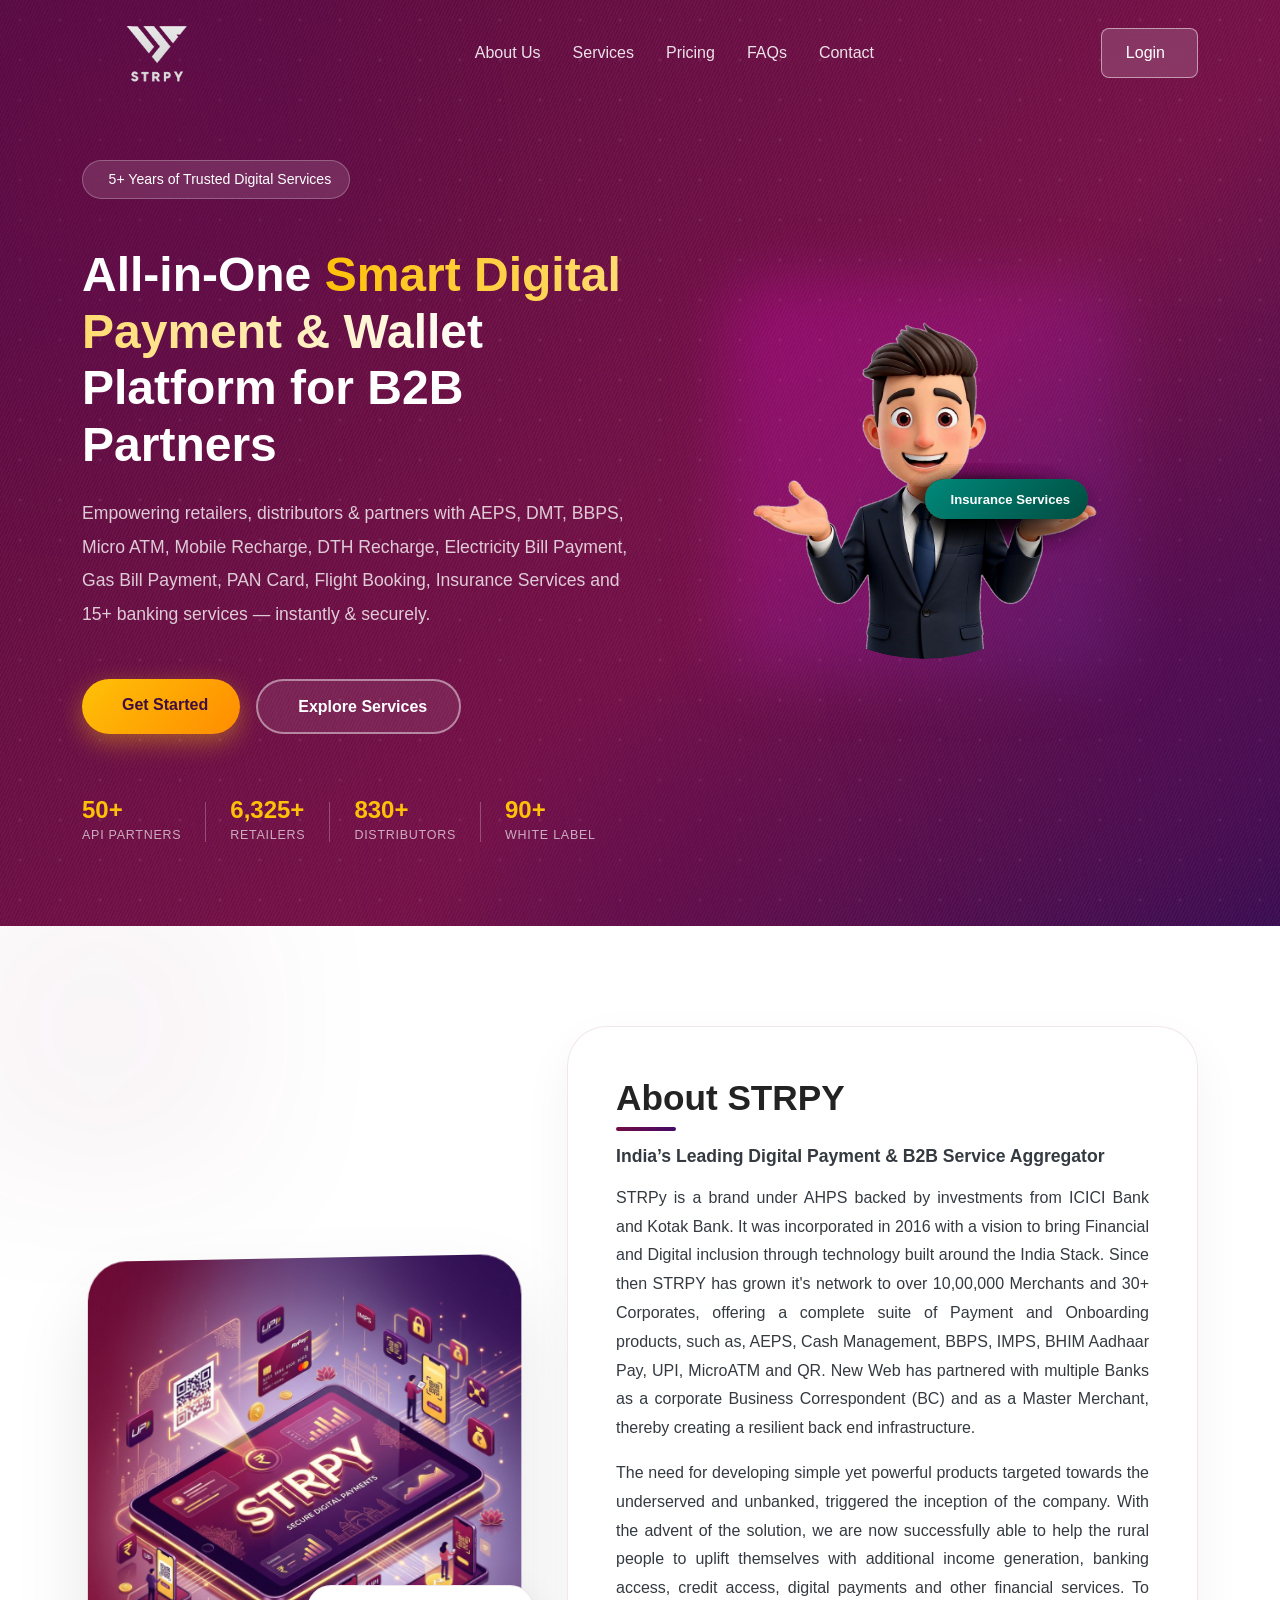
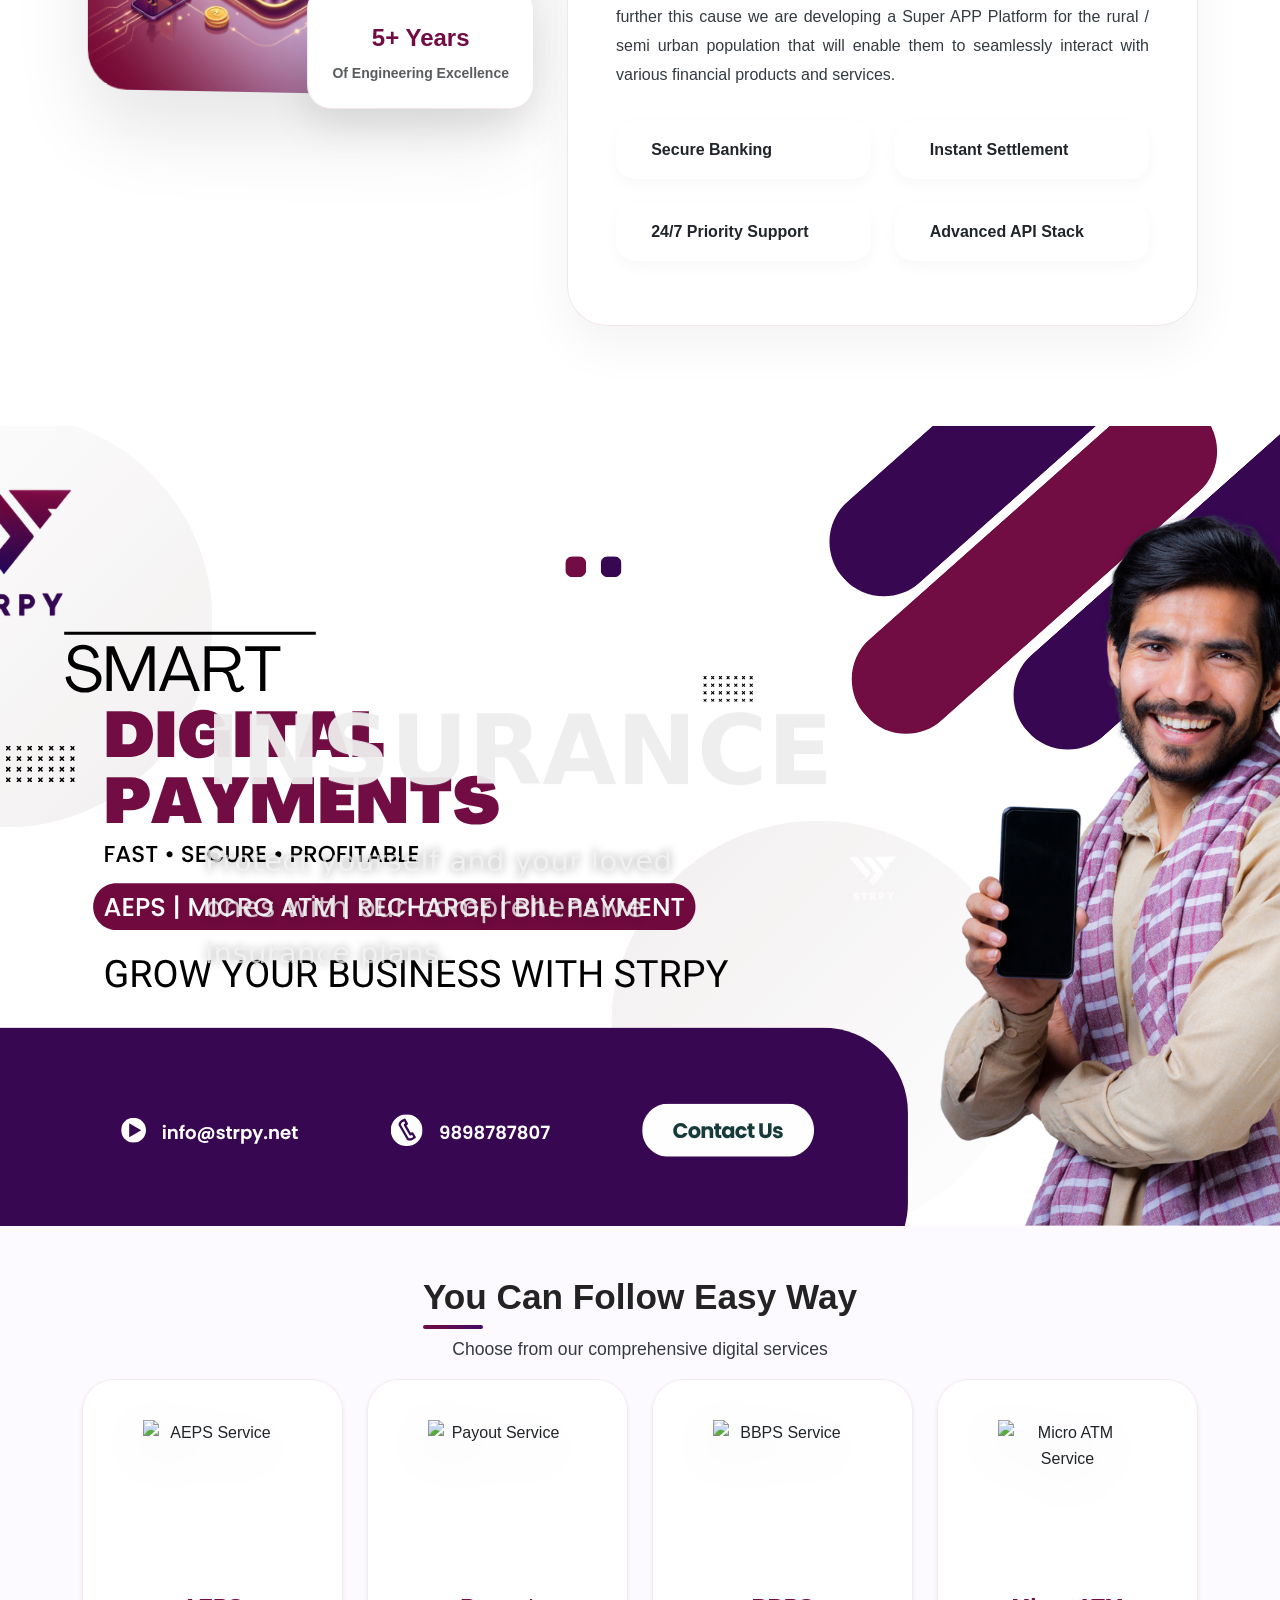
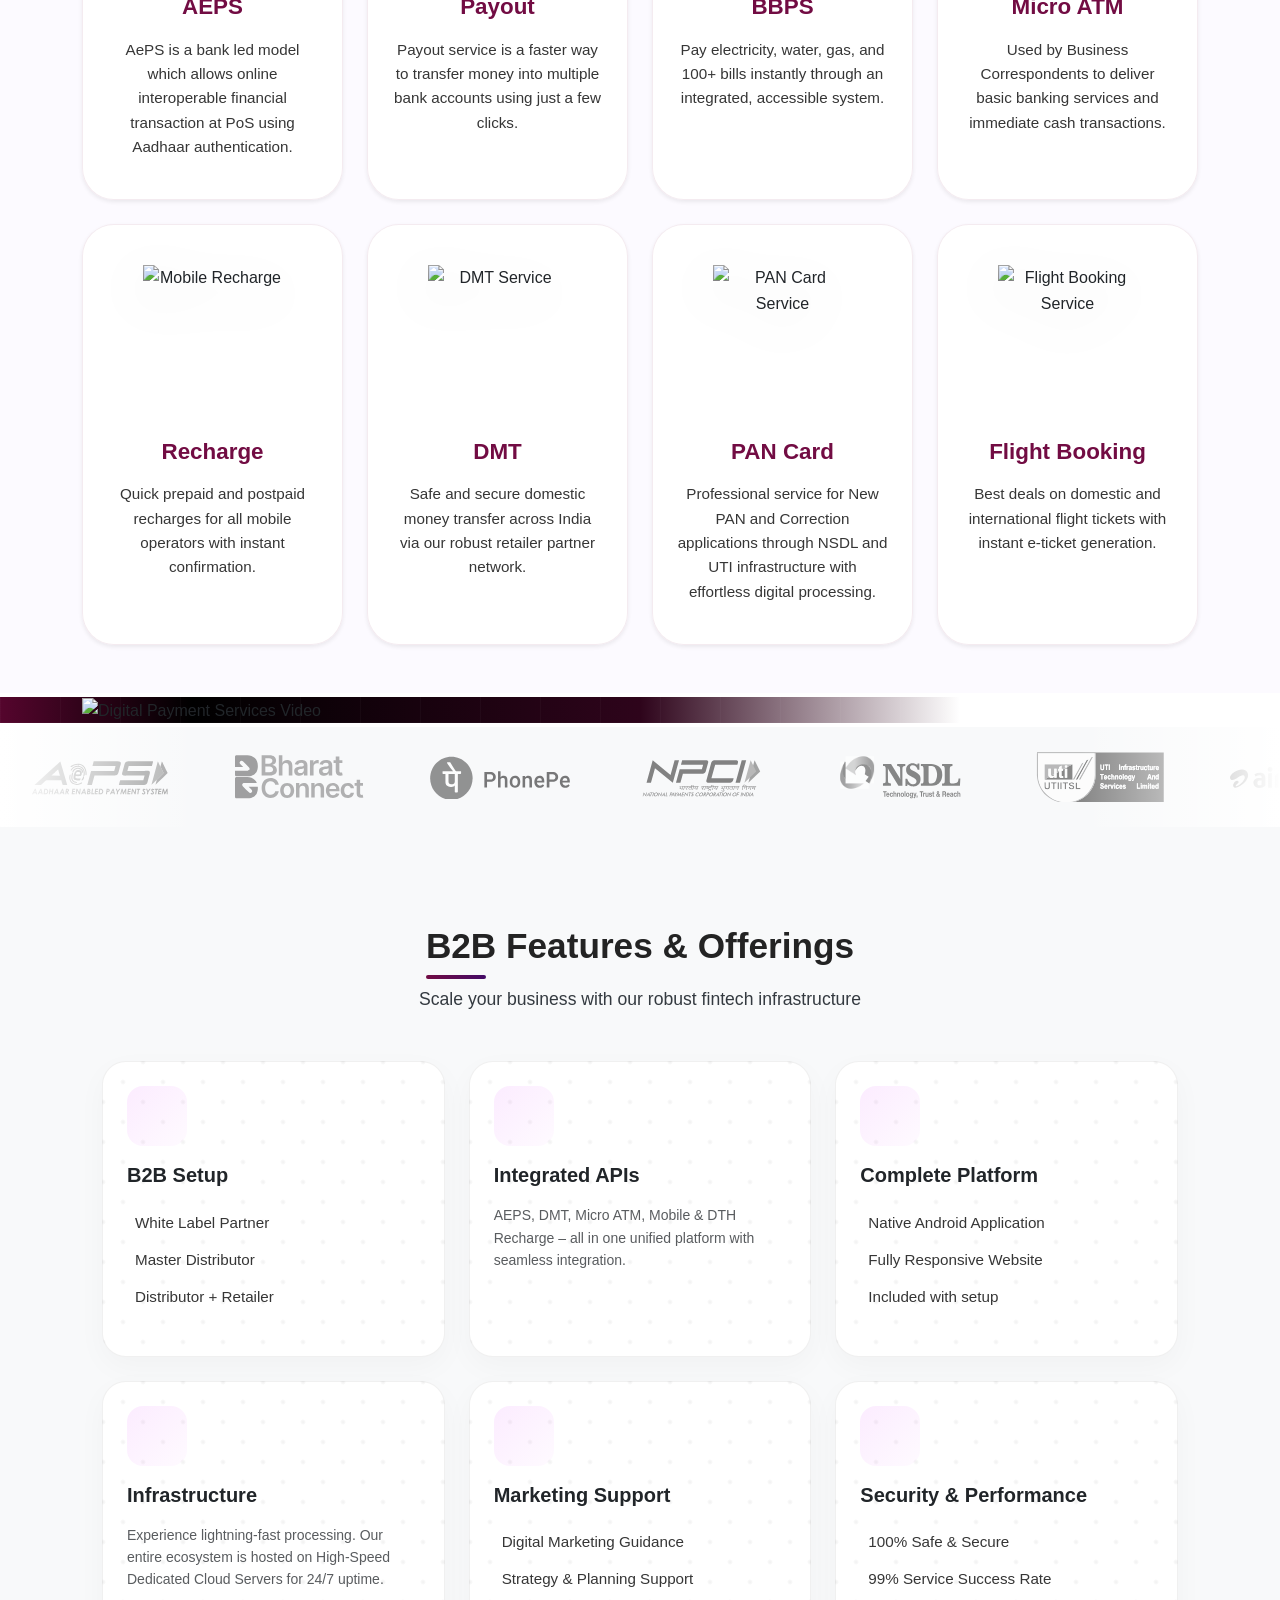
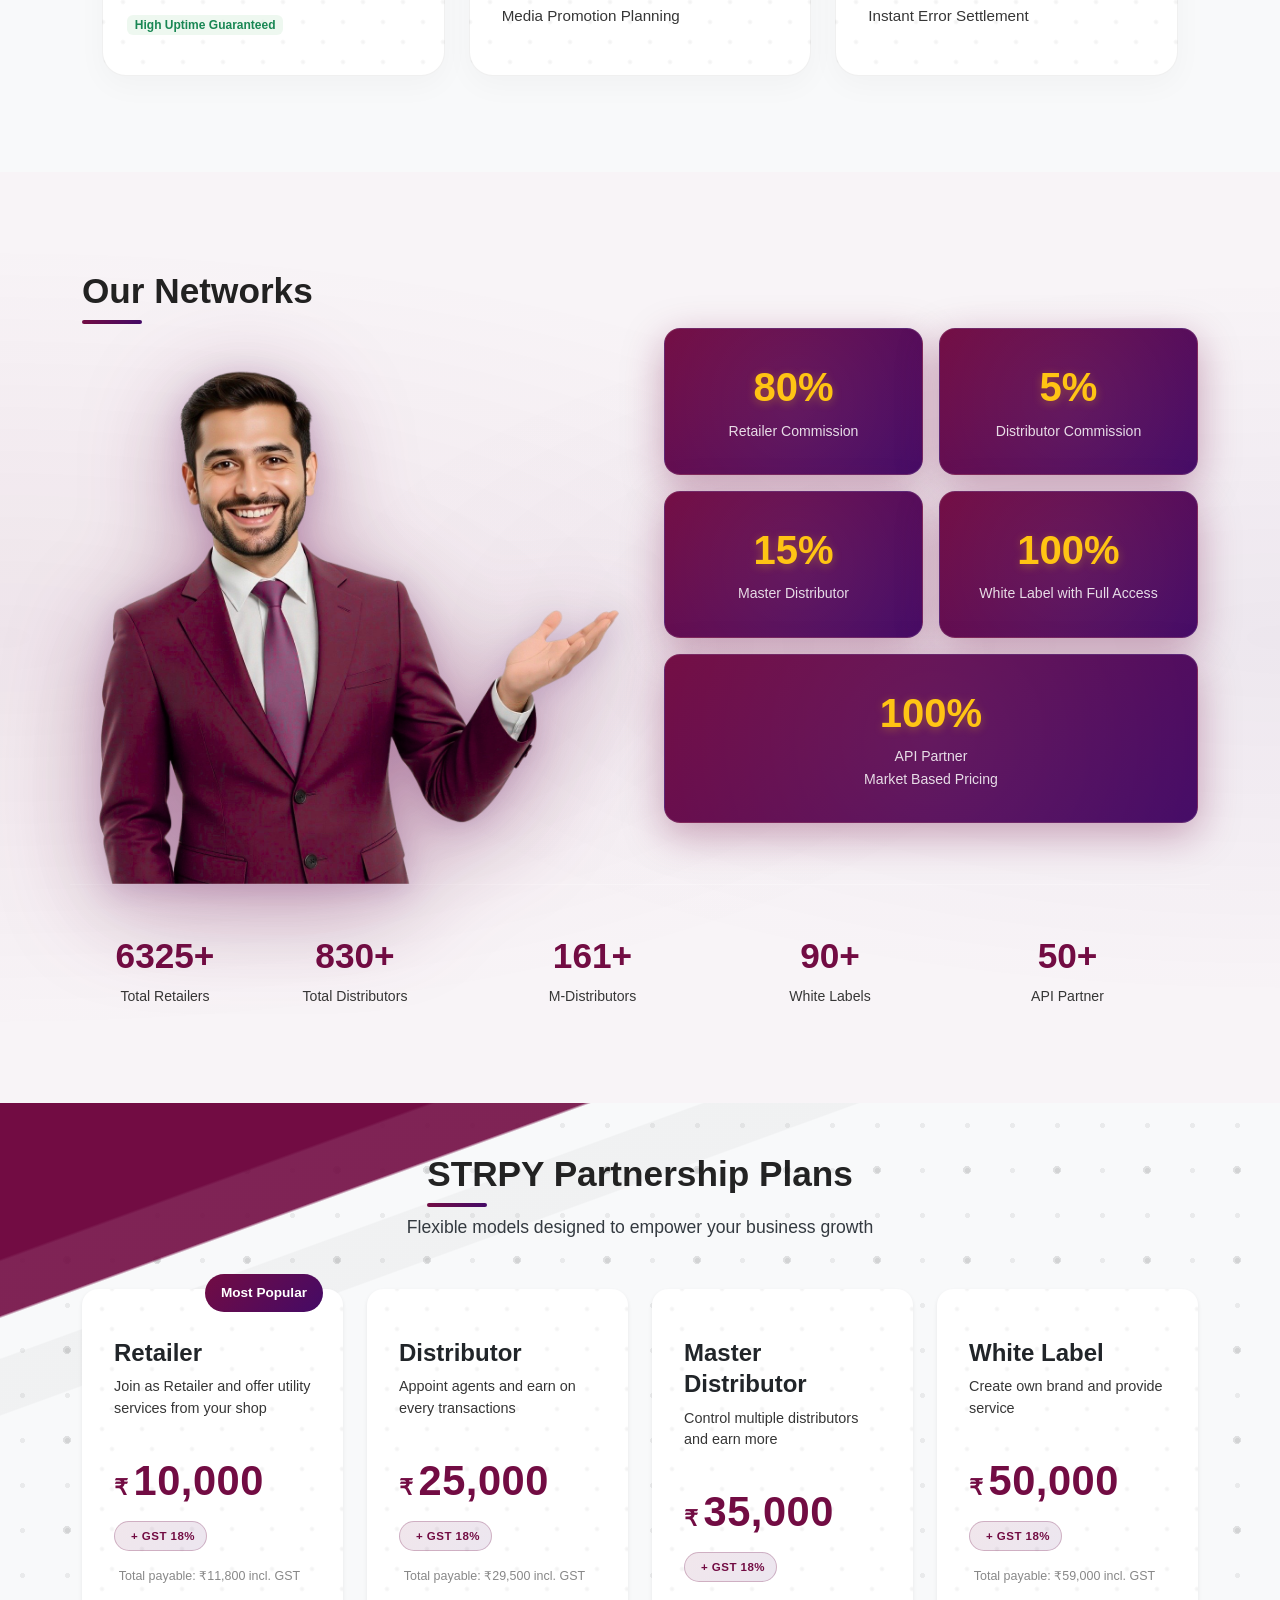
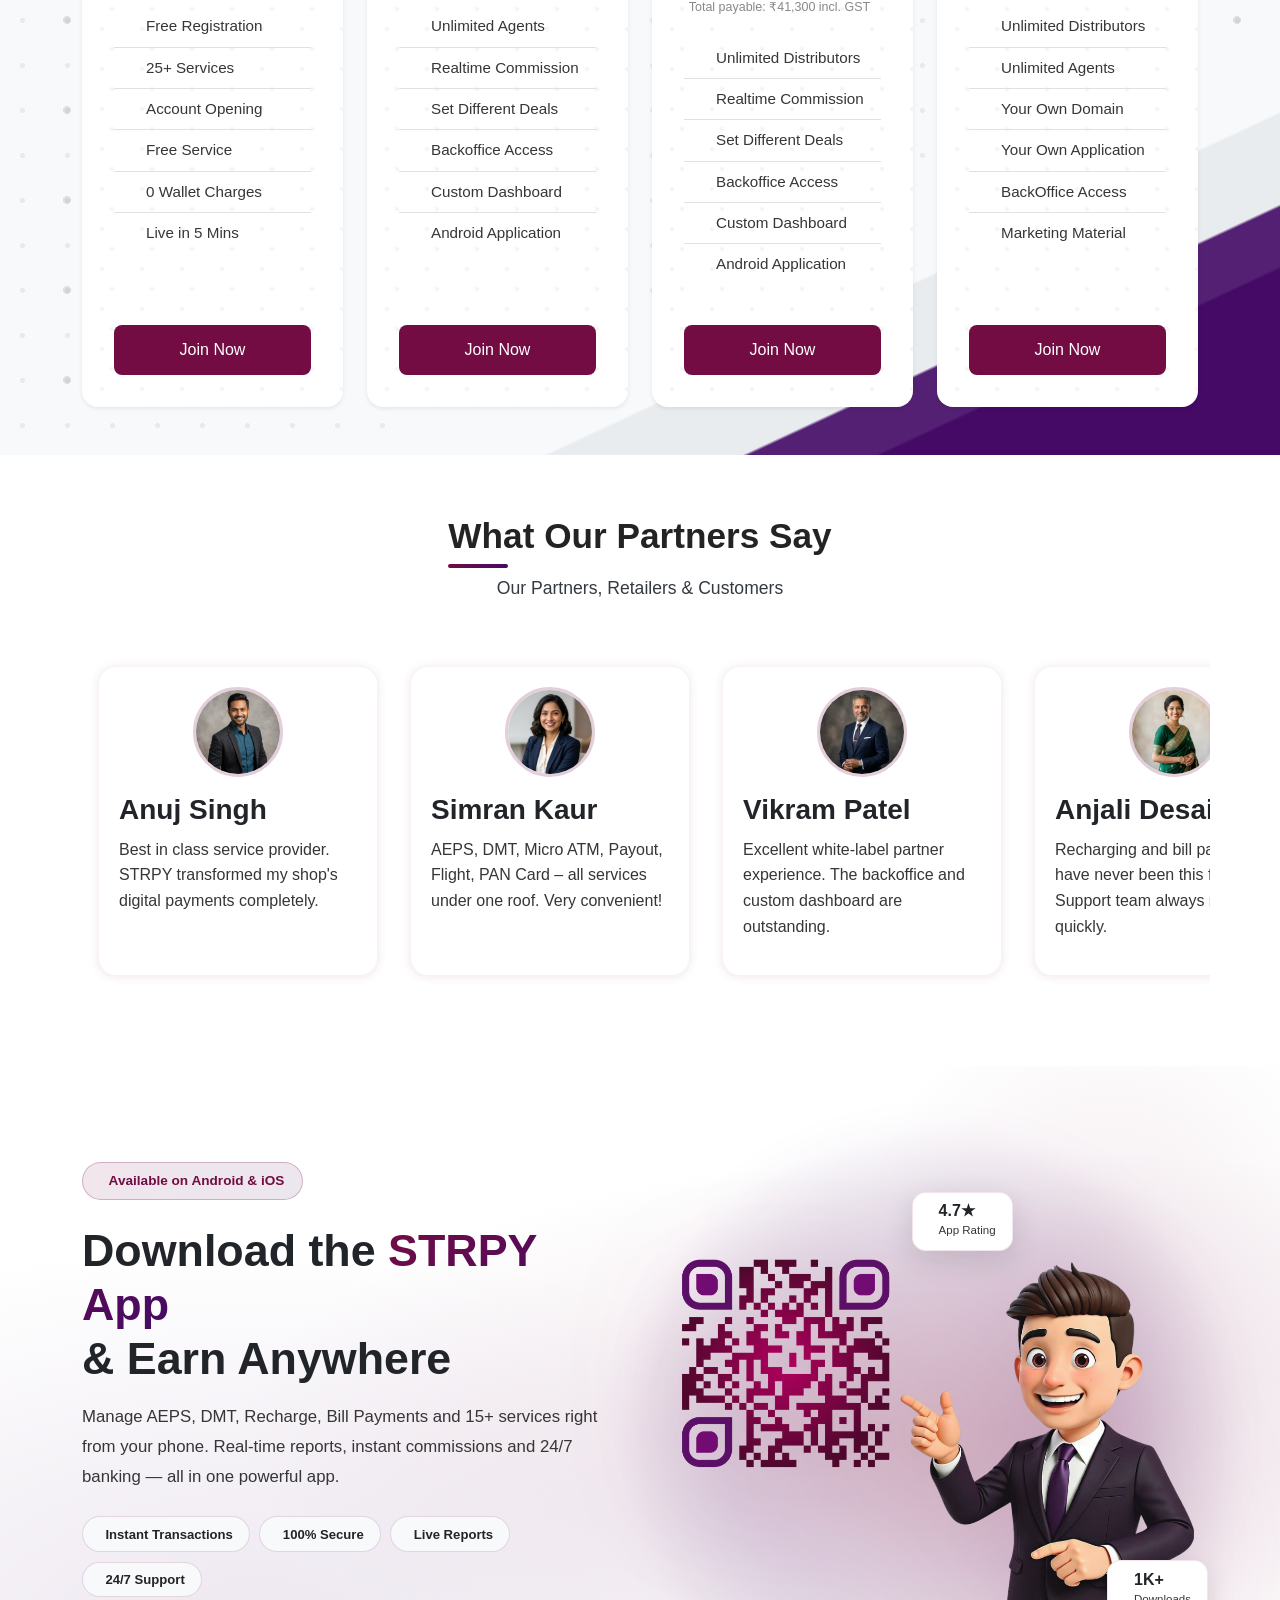
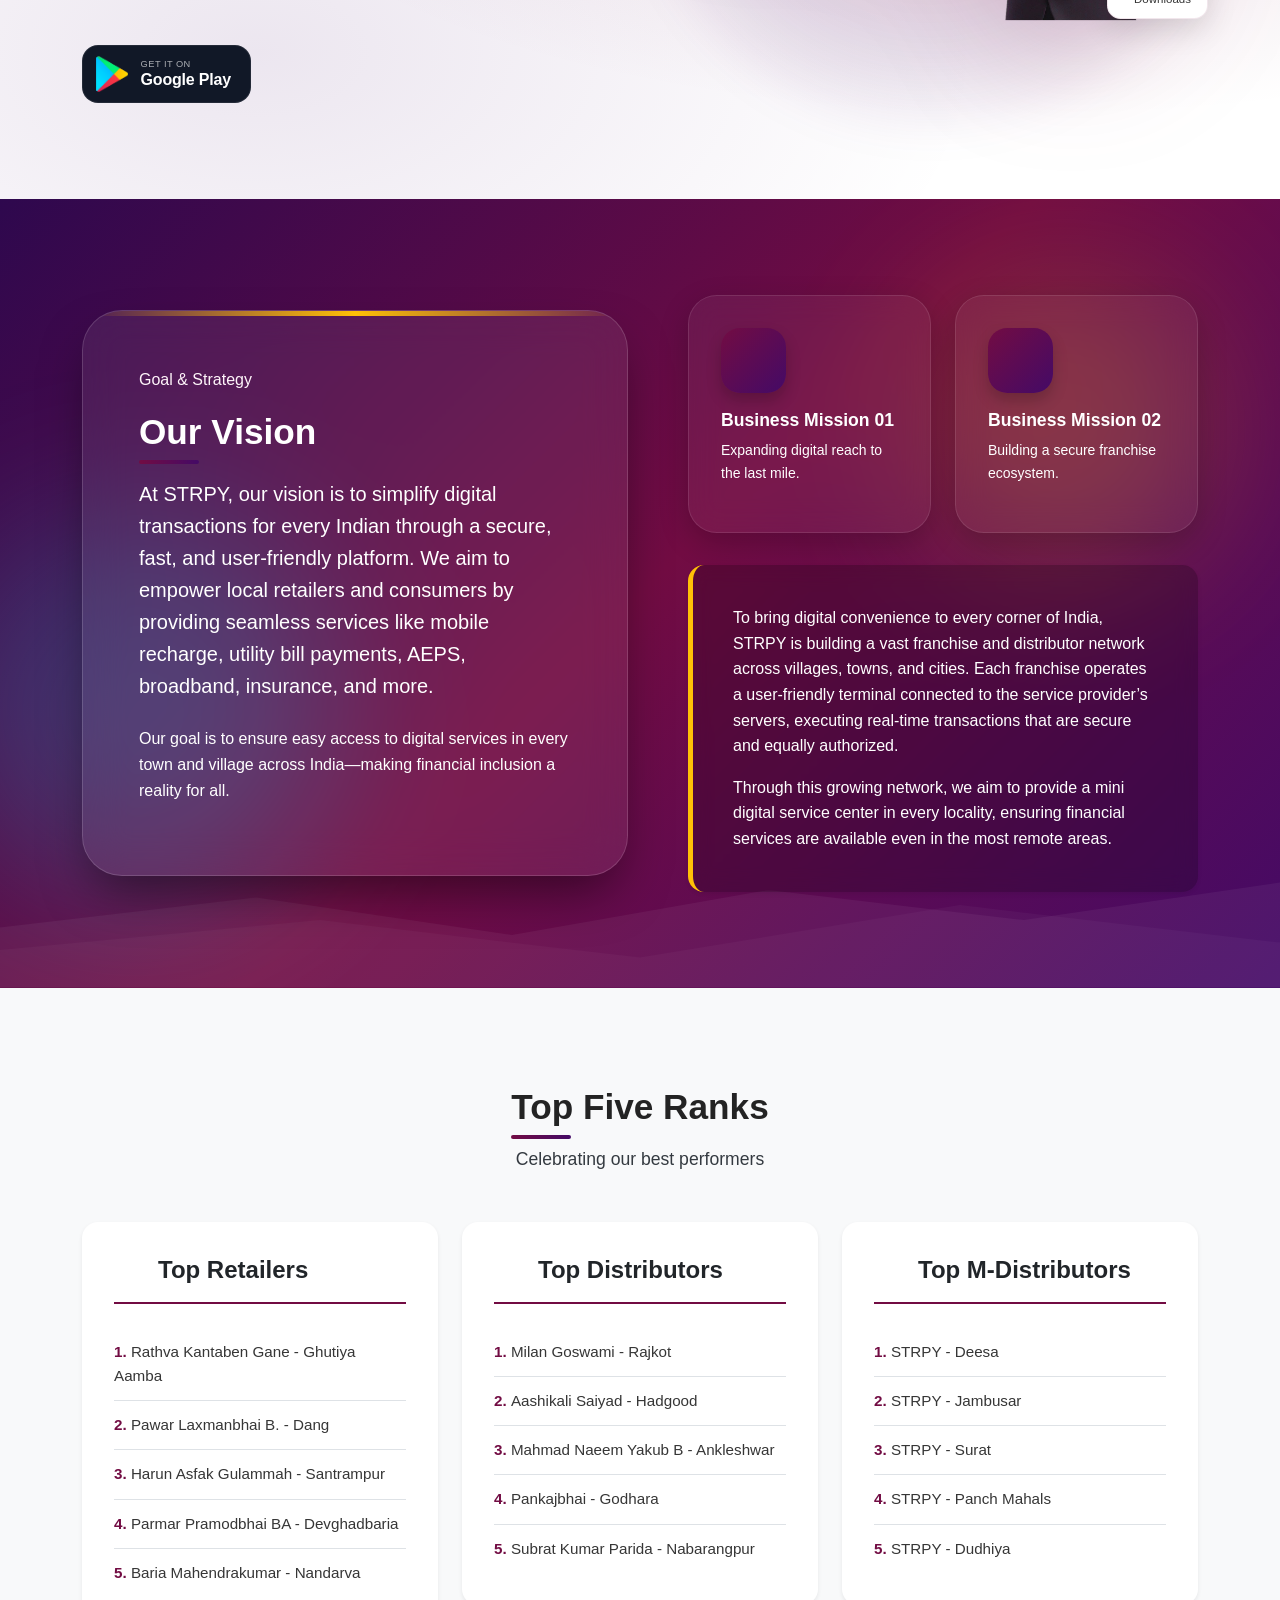
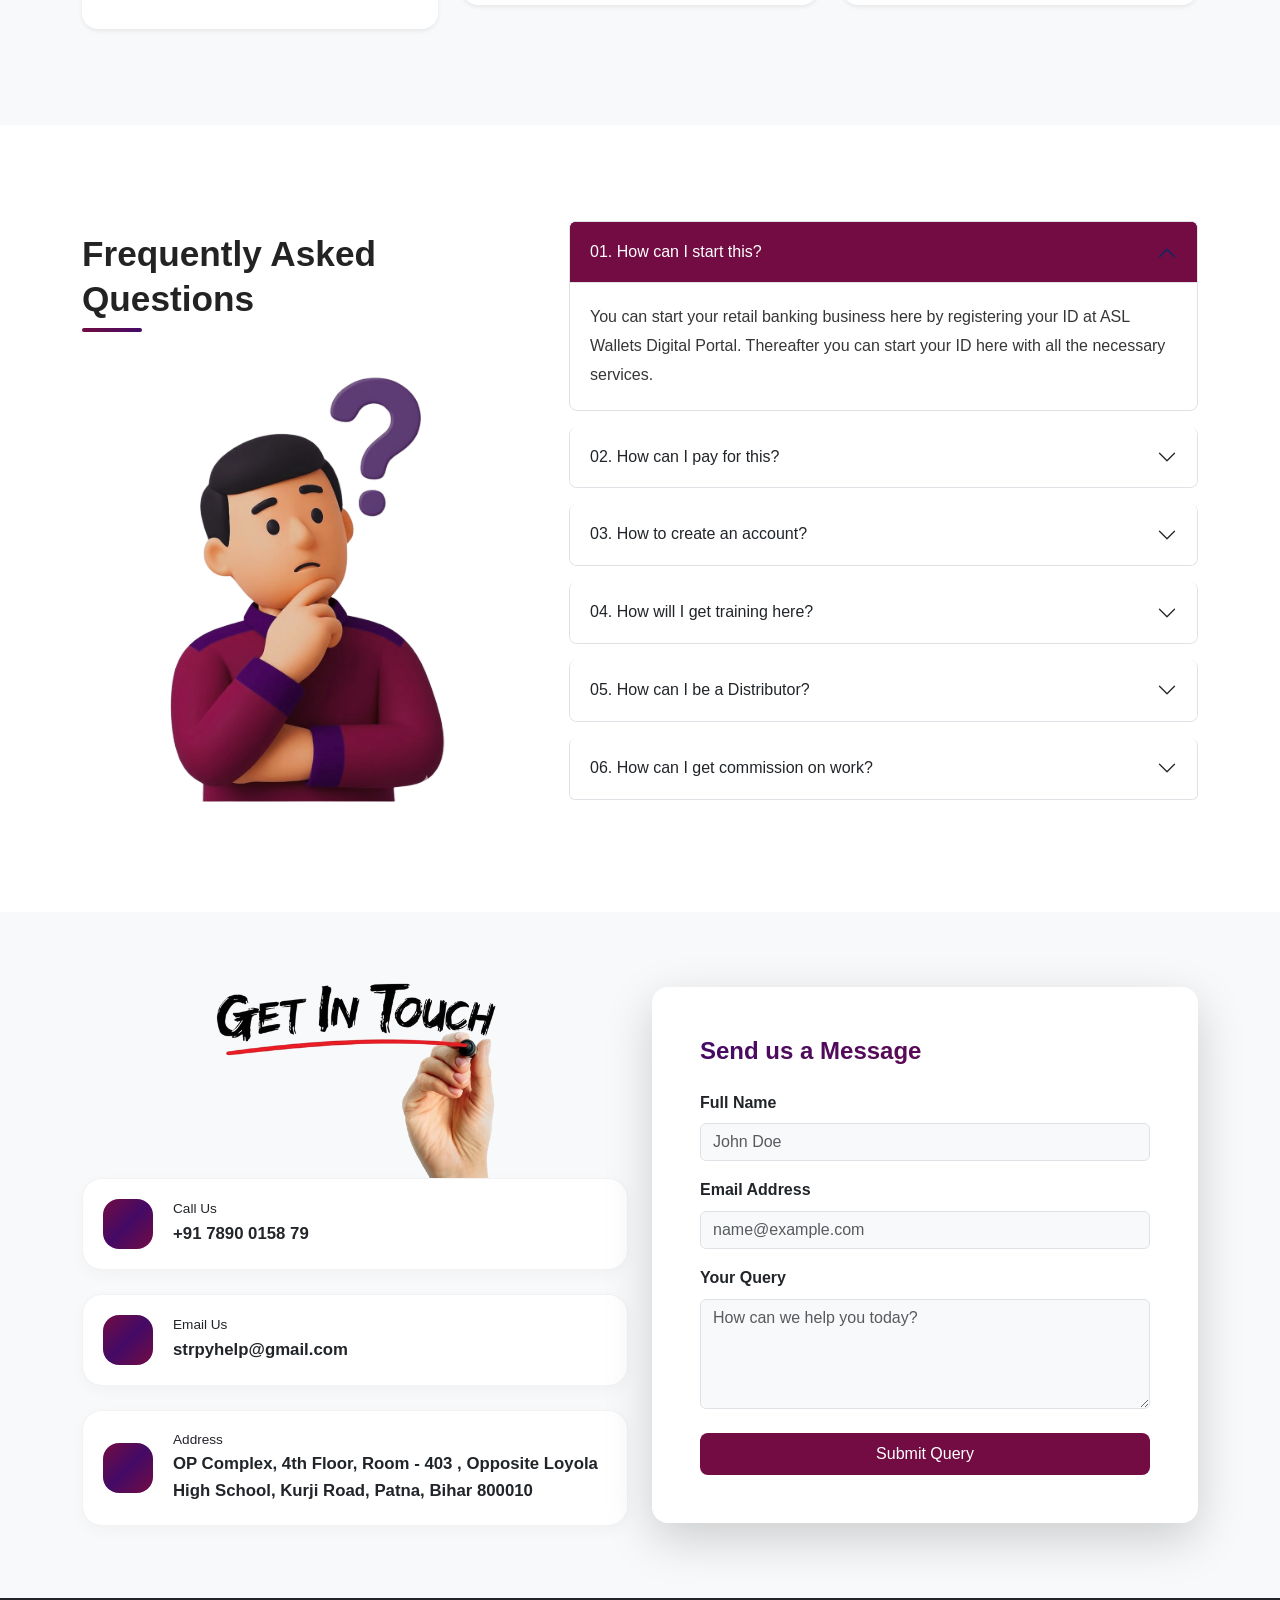
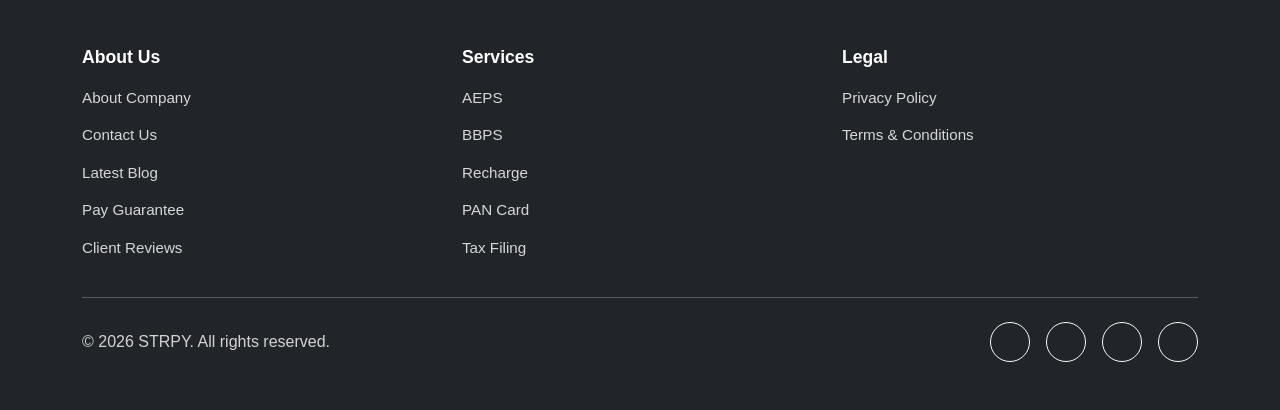
==== index.html @ 4ec5fd1d "changes added for mobile view" ====
<!DOCTYPE html>
<html lang="en">

<head>
    <meta charset="UTF-8">
    <meta name="viewport" content="width=device-width, initial-scale=1.0">
    <title>STRPY - Digital Payments Service Provider</title>

    <!-- Bootstrap 5 CSS -->
    <link href="https://cdn.jsdelivr.net/npm/bootstrap@5.3.0/dist/css/bootstrap.min.css" rel="stylesheet">

    <!-- bootstrap Icons -->
    <link rel="stylesheet" href="https://cdnjs.cloudflare.com/ajax/libs/font-awesome/7.0.1/css/all.min.css"
        integrity="sha512-2SwdPD6INVrV/lHTZbO2nodKhrnDdJK9/kg2XD1r9uGqPo1cUbujc+IYdlYdEErWNu69gVcYgdxlmVmzTWnetw=="
        crossorigin="anonymous" referrerpolicy="no-referrer" />

    <!-- Custom CSS -->
    <link rel="stylesheet" href="index.css">
</head>

<body>
    <!-- ==================== NAVBAR SECTION ==================== -->
    <nav id="mainNavbar" class="navbar navbar-expand-lg navbar-dark navbar-transparent">
        <div class="container-lg position-relative">
            <a class="navbar-brand fw-bold text-primary" href="#home">
                <img src="./assets/logo.png" alt="Logo" class="brand-logo">

            </a>
            <button class="navbar-toggler border-0" type="button" data-bs-toggle="collapse" data-bs-target="#navbarNav">
                <span class="navbar-toggler-icon"></span>
            </button>

            <div class="collapse navbar-collapse" id="navbarNav">
                <ul class="navbar-nav mx-auto text-center mt-3 mt-lg-0">
                    <li class="nav-item"><a class="nav-link" href="#about">About Us</a></li>
                    <li class="nav-item"><a class="nav-link" href="#services">Services</a></li>
                    <li class="nav-item"><a class="nav-link" href="#pricing">Pricing</a></li>
                    <li class="nav-item"><a class="nav-link" href="#faq">FAQs</a></li>
                    <li class="nav-item"><a class="nav-link" href="#contact">Contact</a></li>
                </ul>
                <div class="d-flex justify-content-center mt-3 mt-lg-0">
                    <a href="#" class="btn btn-primary px-4">Login<i
                            class="fa-solid fa-up-right-from-square ms-2"></i></a>
                </div>
            </div>
        </div>
    </nav>

    <!-- ==================== HERO SECTION ==================== -->
    <section id="home" class="hero-section ">
        <!-- Decorative background orbs -->
        <div class="hero-orb hero-orb-1"></div>
        <div class="hero-orb hero-orb-2"></div>
        <div class="hero-orb hero-orb-3"></div>

        <div class="container-lg hero-container">
            <div class="row align-items-center md-g-5">
                <!-- Left: Text -->
                <div class="col-lg-6 pt-lg-0">
                    <div class="hero-badge mt-5 my-lg-5">
                        <i class="fa-solid fa-bolt"></i>
                        <span>5+ Years of Trusted Digital Services</span>
                    </div>
                    <h1 class="hero-title mb-4">
                        All-in-One <span class="hero-highlight">Smart Digital Payment & Wallet</span> Platform for B2B
                        Partners
                    </h1>
                    <p class="hero-subtitle mb-5 text-justify">
                        Empowering retailers, distributors &amp; partners with AEPS, DMT, BBPS, Micro ATM, Mobile
                        Recharge, DTH Recharge, Electricity Bill Payment, Gas Bill Payment, PAN Card, Flight Booking,
                        Insurance Services and
                        15+ banking services — instantly &amp; securely.
                    </p>
                    <div class="hero-cta-group mb-5">
                        <a href="#pricing" class="btn btn-primary btn-hero-primary">
                            <i class="fa-solid fa-rocket me-2"></i>Get Started
                        </a>
                        <a href="#services" class="btn btn-hero-outline">
                            <i class="fa-solid fa-circle-play me-2"></i>Explore Services
                        </a>
                    </div>
                    <!-- Trust stats -->
                    <div class="hero-trust-row">
                        <div class="hero-trust-item">
                            <span class="hero-trust-num">50+</span>
                            <span class="hero-trust-label">API Partners</span>
                        </div>
                        <div class="hero-trust-divider"></div>
                        <div class="hero-trust-item">
                            <span class="hero-trust-num">6,325+</span>
                            <span class="hero-trust-label">Retailers</span>
                        </div>
                        <div class="hero-trust-divider"></div>
                        <div class="hero-trust-item">
                            <span class="hero-trust-num">830+</span>
                            <span class="hero-trust-label">Distributors</span>
                        </div>
                       
                        <!-- <div class="hero-trust-item">
                            <span class="hero-trust-num">20+</span>
                            <span class="hero-trust-label">Admins</span>
                        </div> -->
                        <div class="hero-trust-divider"></div>
                        <div class="hero-trust-item">
                            <span class="hero-trust-num">90+</span>
                            <span class="hero-trust-label">White Label</span>
                        </div>
                    </div>
                </div>

                <!-- Right: Visual -->
                <div class="col-lg-6 d-flex justify-content-center position-relative">
                    <div class="hero-img-wrapper">
                        <img src="./assets/p1.png" alt="Digital Banking Services" class="hero-main-img">
                        <!-- Floating service badges -->
                        <div class="hero-float-badge badge-aeps">
                            <i class="fa-solid fa-fingerprint"></i> AEPS
                        </div>
                        <div class="hero-float-badge badge-dmt">
                            <i class="fa-solid fa-paper-plane"></i> DMT
                        </div>
                        <div class="hero-float-badge badge-bbps">
                            <i class="fa-solid fa-file-invoice"></i> BBPS
                        </div>
                        <div class="hero-float-badge badge-micro-atm">
                            <i class="fa-solid fa-tablet"></i> Micro ATM
                        </div>
                        <div class="hero-float-badge badge-recharge">
                            <i class="fa-solid fa-mobile"></i> Mobile Recharge
                        </div>
                        <div class="hero-float-badge badge-dth-recharge">
                            <i class="fa-solid fa-tv"></i> DTH Recharge
                        </div>
                        <div class="hero-float-badge badge-electricity">
                            <i class="fa-solid fa-bolt"></i> Electricity Bill
                        </div>
                        <div class="hero-float-badge badge-gas">
                            <i class="fa-solid fa-fire"></i> Gas Bill
                        </div>
                        <div class="hero-float-badge badge-pan">
                            <i class="fa-solid fa-pen"></i> PAN Card
                        </div>
                        <div class="hero-float-badge badge-flight">
                            <i class="fa-solid fa-plane"></i> Flight Booking
                        </div>
                        <div class="hero-float-badge badge-insurance">
                            <i class="fa-solid fa-shield"></i> Insurance Services
                        </div>

                        <!-- Glow ring -->
                        <div class="hero-glow-ring"></div>
                    </div>
                </div>
            </div>
        </div>
    </section>

    <!-- ==================== ABOUT SECTION ==================== -->
    <section id="about" class="about-section px-2 px-md-0">
        <div class="about-orb"></div>
        <div class="container-lg">
            <div class="row align-items-center justify-content-between g-5">
                <div class="col-lg-5">
                    <div class="about-img-container">
                        <div class="about-img-wrapper">
                            <img src="./assets/about_strpy.png" alt="About STRPY" class="about-img">
                        </div>
                        <!-- Floating Badge -->
                        <div class="about-stat-badge">
                            <i class="fa-solid fa-award text-warning mb-1" style="font-size: 1.5rem;"></i>
                            <span class="about-stat-num">5+ Years</span>
                            <small class="text-muted fw-bold">Of Engineering Excellence</small>
                        </div>
                    </div>
                </div>
                <div class="col-lg-7">
                    <div class="about-content-card">
                        <h2 class="section-title mb-4">About STRPY</h2>
                        <h5 class="section-subtitle">India’s Leading Digital Payment & B2B Service Aggregator</h5>
                        <p class="section-text">
                            STRPy is a brand under AHPS backed by investments from ICICI Bank and Kotak Bank. It was incorporated in 2016 with a vision to bring Financial and Digital inclusion through technology built around the India Stack. Since then STRPY has grown it's network to over 10,00,000 Merchants and 30+ Corporates, offering a complete suite of Payment and Onboarding products, such as, AEPS, Cash Management, BBPS, IMPS, BHIM Aadhaar Pay, UPI, MicroATM and QR. New Web has partnered with multiple Banks as a corporate Business Correspondent (BC) and as a Master Merchant, thereby creating a resilient back end infrastructure.
                        </p>
                        <p class="section-text">
                            The need for developing simple yet powerful products targeted towards the underserved and unbanked, triggered the inception of the company. With the advent of the solution, we are now successfully able to help the rural people to uplift themselves with additional income generation, banking access, credit access, digital payments and other financial services. To further this cause we are developing a Super APP Platform for the rural / semi urban population that will enable them to seamlessly interact with various financial products and services.
                        </p>
                        <ul class="about-features list-unstyled">
                            <li><i class="fa-solid fa-shield-halved"></i> Secure Banking</li>
                            <li><i class="fa-solid fa-bolt"></i> Instant Settlement</li>
                            <li><i class="fa-solid fa-headset"></i> 24/7 Priority Support</li>
                            <li><i class="fa-solid fa-microchip"></i> Advanced API Stack</li>
                        </ul>
                    </div>
                </div>
            </div>
        </div>
    </section>

    <!-- ====================== Carousel ======================== -->
    <section id="carousel" class="py-5 container-slider mx-auto">
        <div class="container-lg">

            <div class="slide">
                <div class="item" style="
            background-image: url('/assets/carousel1.png');
          ">
                    <div class="content">
                        <!-- <div class="name">Flight Booking</div>
                    <div class="des">
                        Book your flights with STRPY and get the best deals on domestic and international flights.
                    </div> -->
                    </div>
                </div>

                <div class="item" style="
            background-image: url('/assets/insurance_carousel.png');
          ">
                    <div class="content">
                        <div class="name">Insurance</div>
                        <div class="des">
                            Protect yourself and your loved ones with our comprehensive insurance plans.
                        </div>
                    </div>
                </div>

                <div class="item" style="
            background-image: url('/assets/insurance_carousel.png');
          ">
                    <div class="content">
                        <div class="name">Insurance</div>
                        <div class="des">
                            Protect yourself and your loved ones with our comprehensive insurance plans.
                        </div>
                    </div>
                </div>

                <div class="item" style="
            background-image: url('https://images.unsplash.com/photo-1477346611705-65d1883cee1e?q=80&w=2070&auto=format&fit=crop&ixlib=rb-4.1.0&ixid=M3wxMjA3fDB8MHxwaG90by1wYWdlfHx8fGVufDB8fHx8fA%3D%3D');
          ">
                    <div class="content">
                        <div class="name">Japan</div>
                        <div class="des">
                            Discover serene mountain temples shrouded in dusk and ancient forest trails.
                        </div>
                    </div>
                </div>
            </div>

        </div>
    </section>

    <!-- ==================== SERVICES SECTION ==================== -->
    <section id="services" class="services-section py-5">
        <div class="container-lg">
            <div class="text-center md-mb-5">
                <h2 class="section-title mb-3">You Can Follow Easy Way</h2>
                <p class="section-subtitle">Choose from our comprehensive digital services</p>
            </div>
            <div
                class="row row-cols-1 row-cols-sm-2 row-cols-md-3 row-cols-lg-4 row-cols-xl-4 justify-content-center g-4">
                <!-- Service Card 1: AEPS -->
                <div class="col">
                    <div class="service-card shadow-sm">
                        <div class="service-icon"><i class="fa-solid fa-fingerprint"></i></div>
                        <div class="service-images">
                            <img src="https://img.icons8.com/3d-fluency/200/touch-id.png" alt="AEPS Service">
                        </div>
                        <div class="card-body px-0">
                            <h4 class="service-title">AEPS</h4>
                            <p class="service-text">AePS is a bank led model which allows online interoperable financial transaction at PoS using Aadhaar authentication.</p>
                        </div>
                    </div>
                </div>

                <!-- Service Card 2: Payout -->
                <div class="col">
                    <div class="service-card shadow-sm">
                        <div class="service-icon"><i class="fa-solid fa-wallet"></i></div>
                        <div class="service-images">
                            <img src="https://img.icons8.com/3d-fluency/200/cash-in-hand.png" alt="Payout Service">
                        </div>
                        <div class="card-body px-0">
                            <h4 class="service-title">Payout</h4>
                            <p class="service-text">Payout service is a faster way to transfer money into multiple bank accounts using just a few clicks.</p>
                        </div>
                    </div>
                </div>

                <!-- Service Card 3: BBPS -->
                <div class="col">
                    <div class="service-card shadow-sm">
                        <div class="service-icon"><i class="fa-solid fa-file-invoice"></i></div>
                        <div class="service-images">
                            <img src="https://img.icons8.com/3d-fluency/200/bill.png" alt="BBPS Service">
                        </div>
                        <div class="card-body px-0">
                            <h4 class="service-title">BBPS</h4>
                            <p class="service-text">Pay electricity, water, gas, and 100+ bills instantly through an integrated, accessible system.</p>
                        </div>
                    </div>
                </div>

                <!-- Service Card 4: Micro ATM -->
                <div class="col">
                    <div class="service-card shadow-sm">
                        <div class="service-icon"><i class="fa-solid fa-tablet"></i></div>
                        <div class="service-images">
                            <img src="https://img.icons8.com/3d-fluency/200/pos-terminal.png" alt="Micro ATM Service">
                        </div>
                        <div class="card-body px-0">
                            <h4 class="service-title">Micro ATM</h4>
                            <p class="service-text">Used by Business Correspondents to deliver basic banking services and immediate cash transactions.</p>
                        </div>
                    </div>
                </div>

                <!-- Service Card 5: Mobile Recharge -->
                <div class="col">
                    <div class="service-card shadow-sm">
                        <div class="service-icon"><i class="fa-solid fa-mobile-screen"></i></div>
                        <div class="service-images">
                            <img src="https://img.icons8.com/3d-fluency/200/smartphone.png" alt="Mobile Recharge">
                        </div>
                        <div class="card-body px-0">
                            <h4 class="service-title">Recharge</h4>
                            <p class="service-text">Quick prepaid and postpaid recharges for all mobile operators with instant confirmation.</p>
                        </div>
                    </div>
                </div>

                <!-- Service Card 6: DMT -->
                <div class="col">
                    <div class="service-card shadow-sm">
                        <div class="service-icon"><i class="fa-solid fa-money-bill-transfer"></i></div>
                        <div class="service-images">
                            <img src="https://img.icons8.com/3d-fluency/200/money-transfer.png" alt="DMT Service">
                        </div>
                        <div class="card-body px-0">
                            <h4 class="service-title">DMT</h4>
                            <p class="service-text">Safe and secure domestic money transfer across India via our robust retailer partner network.</p>
                        </div>
                    </div>
                </div>

                <!-- Service Card 7: PAN Card -->
                <div class="col">
                    <div class="service-card shadow-sm">
                        <div class="service-icon"><i class="fa-solid fa-id-card"></i></div>
                        <div class="service-images">
                            <img src="https://img.icons8.com/3d-fluency/200/debit-card.png" alt="PAN Card Service">
                        </div>
                        <div class="card-body px-0">
                            <h4 class="service-title">PAN Card</h4>
                            <p class="service-text">Professional service for New PAN and Correction applications through NSDL and UTI infrastructure with effortless digital processing.</p>
                        </div>
                    </div>
                </div>

                <!-- Service Card 8: Flight Booking -->
                <div class="col">
                    <div class="service-card shadow-sm">
                        <div class="service-icon"><i class="fa-solid fa-plane-departure"></i></div>
                        <div class="service-images">
                            <img src="https://img.icons8.com/3d-fluency/200/airplane-take-off.png" alt="Flight Booking Service">
                        </div>
                        <div class="card-body px-0">
                            <h4 class="service-title">Flight Booking</h4>
                            <p class="service-text">Best deals on domestic and international flight tickets with instant e-ticket generation.</p>
                        </div>
                    </div>
                </div>

                <!-- Service Card 11: Insurance Services -->
                <!-- <div class="col">
                    <div class="service-card">
                        <div class="service-icon">
                            <i class="fa-solid fa-shield-heart"></i>
                        </div>
                        <div class="service-images">
                            <img src="assets/insurance.png" alt="Insurance" onerror="this.style.display='none'; this.nextElementSibling.style.display='block'">
                            <i class="fa-solid fa-user-shield" style="display:none"></i>
                        </div>
                        <div class="service-overlay">
                            <h5 class="service-title">Insurance Services</h5>
                            <p class="service-text">Life, Health, and Motor insurance with leading providers.</p>
                        </div>
                    </div>
                </div> -->
            </div>
        </div>
    </section>


    <!-- ==================== VGIF SECTION ==================== -->
    <section class="vgif-img-section py-1">
        <div class="vgif-section-bg">
            <div class="container-lg">
                <div class="row align-items-center justify-content-center">
                    <div class="video-mockup-frame">
                        <img src="./assets/vid.gif" alt="Digital Payment Services Video" class="img-fluid">
                    </div>
                </div>
            </div>
        </div>
    </section>

    <!-- ==================== SLIDER COMPANY PARTNER SECTION  ==================== -->
    <section class="slider bg-light">
        <div class="slide-track">
            <!-- 11 Partner Logos -->
            <div class="slide"><img src="assets/aeps.svg" alt="AEPS" /></div>
            <div class="slide"><img src="assets/bharat_connect.svg" alt="Bharat Connect" /></div>
            <div class="slide"><img src="assets/phonepe.svg" alt="PhonePe" /></div>
            <div class="slide"><img src="assets/npci.svg" alt="NPCI" /></div>
            <div class="slide"><img src="assets/nsdl.svg" alt="NSDL" /></div>
            <div class="slide"><img src="assets/uti.svg" alt="UTI" /></div>
            <div class="slide"><img src="assets/airtel-payment.svg" alt="Airtel" /></div>
            <div class="slide"><img src="assets/hdfc.svg" alt="HDFC" /></div>
            <div class="slide"><img src="assets/yesbank.svg" alt="Yes Bank" /></div>
            <div class="slide"><img src="assets/idfc.svg" alt="IDFC" /></div>
            <div class="slide"><img src="assets/dbs.svg" alt="DBS" /></div>

            <!-- Duplicates for seamless scroll -->
            <div class="slide"><img src="assets/aeps.svg" alt="AEPS" /></div>
            <div class="slide"><img src="assets/bharat_connect.svg" alt="Bharat Connect" /></div>
            <div class="slide"><img src="assets/phonepe.svg" alt="PhonePe" /></div>
            <div class="slide"><img src="assets/npci.svg" alt="NPCI" /></div>
            <div class="slide"><img src="assets/nsdl.svg" alt="NSDL" /></div>
            <div class="slide"><img src="assets/uti.svg" alt="UTI" /></div>
            <div class="slide"><img src="assets/airtel-payment.svg" alt="Airtel" /></div>
            <div class="slide"><img src="assets/hdfc.svg" alt="HDFC" /></div>
            <div class="slide"><img src="assets/yesbank.svg" alt="Yes Bank" /></div>
            <div class="slide"><img src="assets/idfc.svg" alt="IDFC" /></div>
            <div class="slide"><img src="assets/dbs.svg" alt="DBS" /></div>
        </div>
    </section>

    <!-- ==================== B2B FEATURES & OFFERINGS ==================== -->
    <section id="b2b-offerings" class="b2b-section py-4 py-md-7 bg-light">
        <div class="container-lg">
            <div class="text-center mb-md-5">
                <h2 class="section-title mb-3">B2B Features & Offerings</h2>
                <p class="section-subtitle">Scale your business with our robust fintech infrastructure</p>
            </div>

            <div class="row g-4 mx-2">
                <!-- Card 1: B2B -->
                <div class="col-md-6 col-lg-4">
                    <div class="b2b-card h-100 p-4">
                        <div class="b2b-icon-box mb-3">
                            <i class="fa-solid fa-users-gear"></i>
                        </div>
                        <h5 class="b2b-card-title">B2B Setup</h5>
                        <ul class="b2b-list list-unstyled mt-3">
                            <!-- <li><i class="fa-solid fa-check-circle text-success me-2"></i> Master Admin</li> -->
                            <li><i class="fa-solid fa-check-circle text-success me-2"></i> White Label Partner</li>
                            <li><i class="fa-solid fa-check-circle text-success me-2"></i> Master Distributor</li>
                            <li><i class="fa-solid fa-check-circle text-success me-2"></i> Distributor + Retailer</li>
                        </ul>
                    </div>
                </div>

                <!-- Card 2: APIs -->
                <div class="col-md-6 col-lg-4">
                    <div class="b2b-card h-100 p-4">
                        <div class="b2b-icon-box mb-3">
                            <i class="fa-solid fa-code-branch"></i>
                        </div>
                        <h5 class="b2b-card-title">Integrated APIs</h5>
                        <p class="text-muted small mt-3">AEPS, DMT, Micro ATM, Mobile & DTH Recharge – all in one
                            unified platform with seamless integration.</p>
                    </div>
                </div>

                <!-- Card 3: Platform -->
                <div class="col-md-6 col-lg-4">
                    <div class="b2b-card h-100 p-4">
                        <div class="b2b-icon-box mb-3">
                            <i class="fa-solid fa-display"></i>
                        </div>
                        <h5 class="b2b-card-title">Complete Platform</h5>
                        <ul class="b2b-list list-unstyled mt-3">
                            <li><i class="fa-solid fa-check-circle text-success me-2"></i> Native Android Application
                            </li>
                            <li><i class="fa-solid fa-check-circle text-success me-2"></i> Fully Responsive Website</li>
                            <li><i class="fa-solid fa-check-circle text-success me-2"></i> Included with setup</li>
                        </ul>
                    </div>
                </div>

                <!-- Card 4: Infrastructure -->
                <div class="col-md-6 col-lg-4">
                    <div class="b2b-card h-100 p-4">
                        <div class="b2b-icon-box mb-3">
                            <i class="fa-solid fa-server"></i>
                        </div>
                        <h5 class="b2b-card-title">Infrastructure</h5>
                        <p class="text-muted small mt-3">Experience lightning-fast processing. Our entire ecosystem is
                            hosted on High-Speed Dedicated Cloud Servers for 24/7 uptime.</p>
                        <div class="badge bg-success-soft text-success mt-2">High Uptime Guaranteed</div>
                    </div>
                </div>

                <!-- Card 5: Marketing Support -->
                <div class="col-md-6 col-lg-4">
                    <div class="b2b-card h-100 p-4">
                        <div class="b2b-icon-box mb-3">
                            <i class="fa-solid fa-bullhorn"></i>
                        </div>
                        <h5 class="b2b-card-title">Marketing Support</h5>
                        <ul class="b2b-list list-unstyled mt-3">
                            <li><i class="fa-solid fa-check-circle text-success me-2"></i> Digital Marketing Guidance
                            </li>
                            <li><i class="fa-solid fa-check-circle text-success me-2"></i> Strategy & Planning Support
                            </li>
                            <li><i class="fa-solid fa-check-circle text-success me-2"></i> Media Promotion Planning</li>
                        </ul>
                    </div>
                </div>

                <!-- Card 6: Security -->
                <div class="col-md-6 col-lg-4">
                    <div class="b2b-card h-100 p-4">
                        <div class="b2b-icon-box mb-3">
                            <i class="fa-solid fa-shield-halved"></i>
                        </div>
                        <h5 class="b2b-card-title">Security & Performance</h5>
                        <ul class="b2b-list list-unstyled mt-3">
                            <li><i class="fa-solid fa-check-circle text-success me-2"></i> 100% Safe & Secure</li>
                            <li><i class="fa-solid fa-check-circle text-success me-2"></i> 99% Service Success Rate</li>
                            <li><i class="fa-solid fa-check-circle text-success me-2"></i> Instant Error Settlement</li>
                        </ul>
                    </div>
                </div>
            </div>
        </div>
    </section>

    <!-- ==================== STATISTICS SECTION ==================== -->
    <section class="stats-section py-4 py-md-7">
        <div class="container-lg">
            <div class="row justify-content-between align-items-center">
                <div class="col-md-6 mb-4 mb-lg-0">
                    <h2 class="section-title mb-4">Our Networks</h2>
                    <img src="./assets/works.png" alt="User Network" class="stats-network-img">
                </div>
                <div class="col-md-6 ps-md-4">
                    <div class="row g-3">
                        <!-- Stat Card 1 -->
                        <div class="col-sm-6">
                            <div class="stat-card">
                                <h3 class="stat-number">80%</h3>
                                <p class="stat-label">Retailer Commission</p>
                            </div>
                        </div>
                        <!-- Stat Card 2 -->
                        <div class="col-sm-6">
                            <div class="stat-card">
                                <h3 class="stat-number">5%</h3>
                                <p class="stat-label">Distributor Commission</p>
                            </div>
                        </div>
                        <!-- Stat Card 3 -->
                        <div class="col-sm-6">
                            <div class="stat-card">
                                <h3 class="stat-number">15%</h3>
                                <p class="stat-label">Master Distributor</p>
                            </div>
                        </div>
                        <!-- Stat Card 4 -->
                        <div class="col-sm-6">
                            <div class="stat-card">
                                <h3 class="stat-number">100%</h3>
                                <p class="stat-label">White Label with Full Access</p>
                            </div>
                        </div>
                        <!-- Stat Card 5 -->
                        <!-- <div class="col-sm-6">
                            <div class="stat-card">
                                <h3 class="stat-number">45%</h3>
                                <p class="stat-label">Admin Commission</p>
                            </div>
                        </div> -->
                        <!-- Stat Card 5 -->
                        <div class="col-sm-6 col-md-12">
                            <div class="stat-card">
                                <h3 class="stat-number">100%</h3>
                                <p class="stat-label">API Partner</p>
                                <p class="stat-label">Market Based Pricing</p>
                            </div>
                        </div>
                    </div>
                </div>
            </div>

            <!-- User Count Summary -->
            <div class="row pt-5 border-top border-white border-opacity-25">
                <div class="col-6 col-sm-4 col-lg-2 mb-3 mb-lg-0 text-center">
                    <h4 class="counter">6325+</h4>
                    <p class="counter-label">Total Retailers</p>
                </div>
                <div class="col-6 col-sm-4 col-lg-2 mb-3 mb-lg-0 text-center">
                    <h4 class="counter">830+</h4>
                    <p class="counter-label">Total Distributors</p>
                </div>
                <div class="col-6 col-sm-4 col-lg-3 mb-3 mb-lg-0 text-center">
                    <h4 class="counter">161+</h4>
                    <p class="counter-label">M-Distributors</p>
                </div>
                <div class="col-6 col-sm-4 col-lg-2 mb-3 mb-lg-0 text-center">
                    <h4 class="counter">90+</h4>
                    <p class="counter-label">White Labels</p>
                </div>
                <div class="col-sm-4 col-lg-3 mb-3 mb-lg-0 text-center">
                    <h4 class="counter">50+</h4>
                    <p class="counter-label">API Partner</p>
                </div>
                <!-- <div class="col-sm-6 col-lg-2 text-center">
                    <h4 class="counter">18</h4>
                    <p class="counter-label">Sub Admins</p>
                </div> -->
            </div>
        </div>
    </section>

    <!-- ==================== PRICING SECTION ==================== -->
    <section id="pricing" class="pricing-section py-4 py-md-5 bg-light mx-1 mx-md-auto">
        <div class="container-lg">
            <div class="text-center mb-5">
                <h2 class="section-title mb-3">STRPY Partnership Plans</h2>
                <p class="section-subtitle">Flexible models designed to empower your business growth</p>
            </div>

            <div class="row g-4">
                <!-- Pricing Card 1: Retailer -->
                <div class="col-md-6 col-lg-3">
                    <div class="pricing-card">
                        <div class="pricing-badge">Most Popular</div>
                        <h4 class="pricing-title">Retailer</h4>
                        <p class="pricing-subtitle mb-md-3">Join as Retailer and offer utility services from your shop</p>
                        <div class="pricing-amount">
                            <div class="pricing-amount-row">
                                <span class="currency">₹</span>
                                <span class="amount">10,000</span>
                            </div>
                            <div class="gst-wrapper">
                                <span class="gst"><i class="gst-icon fa-solid fa-receipt"></i> + GST 18%</span>
                                <div class="gst-tooltip">
                                    <div class="tooltip-row"><span>Base Price</span><span>₹10,000</span></div>
                                    <div class="tooltip-row"><span>GST (18%)</span><span>₹1,800</span></div>
                                    <div class="tooltip-row"><span>Total Payable</span><span>₹11,800</span></div>
                                </div>
                            </div>
                        </div>
                        <p class="pricing-total-note"><i class="fa-solid fa-circle-info"></i> Total payable: ₹11,800 incl. GST</p>
                        <ul class="pricing-features list-unstyled">
                            <li><i class="feature-check fa-solid fa-check"></i> Free Registration</li>
                            <li><i class="feature-check fa-solid fa-check"></i> 25+ Services</li>
                            <li><i class="feature-check fa-solid fa-check"></i> Account Opening</li>
                            <li><i class="feature-check fa-solid fa-check"></i> Free Service</li>
                            <li><i class="feature-check fa-solid fa-check"></i> 0 Wallet Charges</li>
                            <li><i class="feature-check fa-solid fa-check"></i> Live in 5 Mins</li>
                        </ul>
                        <a href="#" class="btn btn-anchor w-100 mt-md-4 mt-1">Join Now</a>
                    </div>
                </div>

                <!-- Pricing Card 2: Distributor -->
                <div class="col-md-6 col-lg-3">
                    <div class="pricing-card">
                        <h4 class="pricing-title">Distributor</h4>
                        <p class="pricing-subtitle mb-3">Appoint agents and earn on every transactions</p>
                        <div class="pricing-amount">
                            <div class="pricing-amount-row">
                                <span class="currency">₹</span>
                                <span class="amount">25,000</span>
                            </div>
                            <div class="gst-wrapper">
                                <span class="gst"><i class="gst-icon fa-solid fa-receipt"></i> + GST 18%</span>
                                <div class="gst-tooltip">
                                    <div class="tooltip-row"><span>Base Price</span><span>₹25,000</span></div>
                                    <div class="tooltip-row"><span>GST (18%)</span><span>₹4,500</span></div>
                                    <div class="tooltip-row"><span>Total Payable</span><span>₹29,500</span></div>
                                </div>
                            </div>
                        </div>
                        <p class="pricing-total-note"><i class="fa-solid fa-circle-info"></i> Total payable: ₹29,500 incl. GST</p>
                        <ul class="pricing-features list-unstyled">
                            <li><i class="feature-check fa-solid fa-check"></i> Unlimited Agents</li>
                            <li><i class="feature-check fa-solid fa-check"></i> Realtime Commission</li>
                            <li><i class="feature-check fa-solid fa-check"></i> Set Different Deals</li>
                            <li><i class="feature-check fa-solid fa-check"></i> Backoffice Access</li>
                            <li><i class="feature-check fa-solid fa-check"></i> Custom Dashboard</li>
                            <li><i class="feature-check fa-solid fa-check"></i> Android Application</li>
                        </ul>
                        <a href="#" class="btn btn-anchor w-100 mt-md-4 mt-1">Join Now</a>
                    </div>
                </div>

                <!-- Pricing Card 3: Master Distributor -->
                <div class="col-md-6 col-lg-3">
                    <div class="pricing-card">
                        <h4 class="pricing-title">Master Distributor</h4>
                        <p class="pricing-subtitle mb-3">Control multiple distributors and earn more</p>
                        <div class="pricing-amount">
                            <div class="pricing-amount-row">
                                <span class="currency">₹</span>
                                <span class="amount">35,000</span>
                            </div>
                            <div class="gst-wrapper">
                                <span class="gst"><i class="gst-icon fa-solid fa-receipt"></i> + GST 18%</span>
                                <div class="gst-tooltip">
                                    <div class="tooltip-row"><span>Base Price</span><span>₹35,000</span></div>
                                    <div class="tooltip-row"><span>GST (18%)</span><span>₹6,300</span></div>
                                    <div class="tooltip-row"><span>Total Payable</span><span>₹41,300</span></div>
                                </div>
                            </div>
                        </div>
                        <p class="pricing-total-note"><i class="fa-solid fa-circle-info"></i> Total payable: ₹41,300 incl. GST</p>
                        <ul class="pricing-features list-unstyled">
                            <li><i class="feature-check fa-solid fa-check"></i> Unlimited Distributors</li>
                            <li><i class="feature-check fa-solid fa-check"></i> Realtime Commission</li>
                            <li><i class="feature-check fa-solid fa-check"></i> Set Different Deals</li>
                            <li><i class="feature-check fa-solid fa-check"></i> Backoffice Access</li>
                            <li><i class="feature-check fa-solid fa-check"></i> Custom Dashboard</li>
                            <li><i class="feature-check fa-solid fa-check"></i> Android Application</li>
                        </ul>
                        <a href="#" class="btn btn-anchor w-100 mt-md-4 mt-1">Join Now</a>
                    </div>
                </div>

                <!-- Pricing Card 4: White Label -->
                <div class="col-md-6 col-lg-3">
                    <div class="pricing-card">
                        <h4 class="pricing-title">White Label</h4>
                        <p class="pricing-subtitle mb-3">Create own brand and provide service</p>
                        <div class="pricing-amount">
                            <div class="pricing-amount-row">
                                <span class="currency">₹</span>
                                <span class="amount">50,000</span>
                            </div>
                            <div class="gst-wrapper">
                                <span class="gst"><i class="gst-icon fa-solid fa-receipt"></i> + GST 18%</span>
                                <div class="gst-tooltip">
                                    <div class="tooltip-row"><span>Base Price</span><span>₹50,000</span></div>
                                    <div class="tooltip-row"><span>GST (18%)</span><span>₹9,000</span></div>
                                    <div class="tooltip-row"><span>Total Payable</span><span>₹59,000</span></div>
                                </div>
                            </div>
                        </div>
                        <p class="pricing-total-note"><i class="fa-solid fa-circle-info"></i> Total payable: ₹59,000 incl. GST</p>
                        <ul class="pricing-features list-unstyled">
                            <li><i class="feature-check fa-solid fa-check"></i> Unlimited Distributors</li>
                            <li><i class="feature-check fa-solid fa-check"></i> Unlimited Agents</li>
                            <li><i class="feature-check fa-solid fa-check"></i> Your Own Domain</li>
                            <li><i class="feature-check fa-solid fa-check"></i> Your Own Application</li>
                            <li><i class="feature-check fa-solid fa-check"></i> BackOffice Access</li>
                            <li><i class="feature-check fa-solid fa-check"></i> Marketing Material</li>
                        </ul>
                        <a href="#" class="btn btn-anchor w-100 mt-md-4 mt-1">Join Now</a>
                    </div>
                </div>
            </div>
        </div>
    </section>

    <!-- ==================== TESTIMONIALS =================== -->
    <section class="testimonials-section py-4 py-md-5">
        <div class="container-lg">
            <div class="text-center mb-md-5 mb-1">
                <h2 class="section-title mb-3">What Our Partners Say</h2>
                <p class="section-subtitle">Our Partners, Retailers &amp; Customers</p>
            </div>
        </div>
        <main class="carousel-wrapper container-lg ">
            <ul class="carousel">

                <!-- Testimonial 1: Anuj Singh -->
                <li class="card">
                    <div class="img-wrapper">
                        <img src="assets/t1.png" alt="Anuj Singh">
                    </div>
                    <div class="card-content">
                        <h3>Anuj Singh</h3>
                        <div class="rating mb-2">
                            <i class="fa-solid fa-star"></i>
                            <i class="fa-solid fa-star"></i>
                            <i class="fa-solid fa-star"></i>
                            <i class="fa-solid fa-star"></i>
                            <i class="fa-solid fa-star"></i>
                        </div>
                        <p>Best in class service provider. STRPY transformed my shop's digital payments
                            completely.</p>
                    </div>
                </li>

                <!-- Testimonial 2: Simran Kaur -->
                <li class="card">
                    <div class="img-wrapper">
                        <img src="assets/t2.png" alt="Simran Kaur">
                    </div>
                    <div class="card-content">
                        <h3>Simran Kaur</h3>
                        <div class="rating mb-2">
                            <i class="fa-solid fa-star"></i>
                            <i class="fa-solid fa-star"></i>
                            <i class="fa-solid fa-star"></i>
                            <i class="fa-solid fa-star"></i>
                            <i class="fa-regular fa-star"></i>
                        </div>
                        <p>AEPS, DMT, Micro ATM, Payout, Flight, PAN Card – all services under one roof. Very
                            convenient!</p>
                    </div>
                </li>

                <!-- Testimonial 3: Vikram Patel -->
                <li class="card">
                    <div class="img-wrapper">
                        <img src="assets/t3.png" alt="Vikram Patel">
                    </div>
                    <div class="card-content">
                        <h3>Vikram Patel</h3>
                        <div class="rating mb-2">
                            <i class="fa-solid fa-star"></i>
                            <i class="fa-solid fa-star"></i>
                            <i class="fa-solid fa-star"></i>
                            <i class="fa-solid fa-star"></i>
                            <i class="fa-solid fa-star"></i>
                        </div>
                        <p>Excellent white-label partner experience. The backoffice and custom dashboard are
                            outstanding.</p>
                    </div>
                </li>

                <!-- Testimonial 4: Anjali Desai -->
                <li class="card">
                    <div class="img-wrapper">
                        <img src="assets/t4.png" alt="Anjali Desai">
                    </div>
                    <div class="card-content">
                        <h3>Anjali Desai</h3>
                        <div class="rating mb-2">
                            <i class="fa-solid fa-star"></i>
                            <i class="fa-solid fa-star"></i>
                            <i class="fa-solid fa-star"></i>
                            <i class="fa-solid fa-star"></i>
                            <i class="fa-regular fa-star"></i>
                        </div>
                        <p>Recharging and bill payments have never been this fast. Support team always responds quickly.
                        </p>
                    </div>
                </li>

                <!-- Testimonial 5: Amit Kumar -->
                <li class="card">
                    <div class="img-wrapper">
                        <img src="assets/t5.png" alt="Amit Kumar">
                    </div>
                    <div class="card-content">
                        <h3>Amit Kumar</h3>
                        <div class="rating mb-2">
                            <i class="fa-solid fa-star"></i>
                            <i class="fa-solid fa-star"></i>
                            <i class="fa-solid fa-star"></i>
                            <i class="fa-solid fa-star"></i>
                            <i class="fa-solid fa-star"></i>
                        </div>
                        <p>The best digital service company. Their uninterrupted system makes banking work a total
                            breeze.</p>
                    </div>
                </li>

            </ul>
        </main>
    </section>

    <!-- ==================== DOWNLOAD APP SECTION ==================== -->
    <section id="download-app" class="download-app-section py-4 py-md-7">
        <div class="app-section-bg"></div>
        <div class="container-lg position-relative">
            <div class="row align-items-center g-5 download-app-img-wrapper">
                <!-- Left: Text Content -->
                <div class="col-lg-6">
                    <div class="app-text-content">
                        <div class="app-badge mb-4">
                            <i class="fa-solid fa-mobile-screen-button"></i>
                            <span>Available on Android & iOS</span>
                        </div>
                        <h2 class="app-heading mb-3">
                            Download the <span class="app-heading-highlight">STRPY App</span><br>
                            & Earn Anywhere
                        </h2>
                        <p class="app-subtext mb-4">
                            Manage AEPS, DMT, Recharge, Bill Payments and 15+ services right from your phone.
                            Real-time reports, instant commissions and 24/7 banking — all in one powerful app.
                        </p>
                        <!-- Feature pills -->
                        <div class="app-features mb-5">
                            <span class="app-pill"><i class="fa-solid fa-bolt"></i> Instant Transactions</span>
                            <span class="app-pill"><i class="fa-solid fa-shield-halved"></i> 100% Secure</span>
                            <span class="app-pill"><i class="fa-solid fa-chart-line"></i> Live Reports</span>
                            <span class="app-pill"><i class="fa-solid fa-headset"></i> 24/7 Support</span>
                        </div>
                        <!-- Store Buttons -->
                        <div class="app-store-btns">
                            <a href="https://play.google.com/store/apps/details?id=com.tech.aslwallet&pcampaignid=web_share" target="_blank" class="store-badge-link" id="playstore-link" aria-label="Get it on Google Play">
                                <div class="store-card">
                                    <img src="./assets/playstore.png" alt="Get it on Google Play" class="store-card-img">
                                    <div class="store-card-text">
                                        <span class="store-card-label">GET IT ON</span>
                                        <span class="store-card-name">Google Play</span>
                                    </div>
                                </div>
                            </a>
                            <!-- <a href="#" target="_blank" class="store-badge-link" id="appstore-link" aria-label="Download on the App Store">
                                <div class="store-card">
                                    <img src="./assets/ios.png" alt="Download on the App Store" class="store-card-img">
                                    <div class="store-card-text">
                                        <span class="store-card-label">DOWNLOAD ON THE</span>
                                        <span class="store-card-name">App Store</span>
                                    </div>
                                </div>
                            </a> -->
                        </div>
                    </div>
                </div>
                <!-- Right: Phone Mockup Image -->
                <div class="col-lg-6 d-flex justify-content-center align-items-center">
                    <div class="app-img-wrapper">
                        <div class="app-img-glow"></div>
                        <img src="./assets/pointLeft.png" alt="STRPY Mobile App" class="app-phone-img">
                        <!-- Floating stat badges -->
                        <div class="app-float-stat app-float-stat-1">
                            <i class="fa-solid fa-star text-warning"></i>
                            <div>
                                <span class="app-stat-val">4.7★</span>
                                <span class="app-stat-lbl">App Rating</span>
                            </div>
                        </div>
                        <div class="app-float-stat app-float-stat-2">
                            <i class="fa-solid fa-download"></i>
                            <div>
                                <span class="app-stat-val">1K+</span>
                                <span class="app-stat-lbl">Downloads</span>
                            </div>
                        </div>
                    </div>
                </div>
            </div>
        </div>
    </section>

    <!-- ==================== MISSION & VISION SECTION ==================== -->
    <section id="mission-vision" class="mission-vision-section py-3 py-md-7">
        <!-- Floating Decorative Orbs -->
        <div class="mv-orb mv-orb-1"></div>
        <div class="mv-orb mv-orb-2"></div>
        
        <!-- Liquid Waves -->
        <div class="mv-wave mv-wave-1"></div>
        <div class="mv-wave mv-wave-2"></div>

        <div class="container-lg position-relative" style="z-index: 2;">

            <div class="row align-items-center">
                <!-- Vision Column -->
                <div class="col-lg-6 mb-5 mb-lg-0">
                    <div class="vision-box p-4 p-md-5">
                        <div class="section-badge mb-3" style="color: hsl(330, 100%, 98%);">Goal & Strategy</div>
                        <h2 class="section-title mb-4" style="color: hsl(330, 100%, 98%);">Our Vision</h2>
                        <p class="vision-text lead mb-4">
                            At STRPY, our vision is to simplify digital transactions for every Indian through a secure,
                            fast, and user-friendly platform. We aim to empower local retailers and consumers by
                            providing seamless services like mobile recharge, utility bill payments, AEPS, broadband,
                            insurance, and more.
                        </p>
                        <p class="vision-text">
                            Our goal is to ensure easy access to digital services in every town and village across
                            India—making financial inclusion a reality for all.
                        </p>
                    </div>
                </div>

                <!-- Mission Column -->
                <div class="col-lg-6 ps-lg-5">
                    <div class="row g-4 mb-4 px-2 px-md-0">
                        <div class="col-sm-6">
                            <div class="mission-card p-4">
                                <div class="mission-icon mb-3">
                                    <i class="fa-solid fa-bullseye"></i>
                                </div>
                                <h4 class="mission-title">Business Mission 01</h4>
                                <p class="mission-desc small">Expanding digital reach to the last mile.</p>
                            </div>
                        </div>
                        <div class="col-sm-6">
                            <div class="mission-card p-4">
                                <div class="mission-icon mb-3">
                                    <i class="fa-solid fa-rocket"></i>
                                </div>
                                <h4 class="mission-title">Business Mission 02</h4>
                                <p class="mission-desc small">Building a secure franchise ecosystem.</p>
                            </div>
                        </div>
                    </div>

                    <div class="mission-detail-box rounded-4 border-start border-primary border-4 shadow-sm mx-2 mx-md-0">
                        <p class="mb-3">
                            To bring digital convenience to every corner of India, STRPY is building a vast franchise
                            and distributor network across villages, towns, and cities. Each franchise operates a
                            user-friendly terminal connected to the service provider’s servers, executing real-time
                            transactions that are secure and equally authorized.
                        </p>
                        <p class="mb-0">
                            Through this growing network, we aim to provide a mini digital service center in every
                            locality, ensuring financial services are available even in the most remote areas.
                        </p>
                    </div>
                </div>
            </div>
        </div>
    </section>

    <!-- ==================== RANKINGS SECTION ==================== -->
    <section class="rankings-section py-4 py-md-7 bg-light px-3 px-md-auto">
        <div class="container-lg">
            <div class="text-center mb-5">
                <h2 class="section-title mb-3">Top Five Ranks</h2>
                <p class="section-subtitle">Celebrating our best performers</p>
            </div>

            <div class="row g-4">
                <!-- Top Retailers -->
                <div class="col-lg-4">
                    <div class="ranking-card">
                        <div class="ranking-header">
                            <i class="fa-solid fa-award"></i>
                            <h4 class="top-retailers">Top Retailers</h4>
                        </div>
                        <ol class="ranking-list">
                            <li>Rathva Kantaben Gane - Ghutiya Aamba</li>
                            <li>Pawar Laxmanbhai B. - Dang</li>
                            <li>Harun Asfak Gulammah - Santrampur</li>
                            <li>Parmar Pramodbhai BA - Devghadbaria</li>
                            <li>Baria Mahendrakumar - Nandarva</li>
                        </ol>
                    </div>
                </div>

                <!-- Top Distributors -->
                <div class="col-lg-4">
                    <div class="ranking-card">
                        <div class="ranking-header">
                            <i class="fa-solid fa-trophy"></i>
                            <h4 class="top-retailers">Top Distributors</h4>
                        </div>
                        <ol class="ranking-list">
                            <li>Milan Goswami - Rajkot</li>
                            <li>Aashikali Saiyad - Hadgood</li>
                            <li>Mahmad Naeem Yakub B - Ankleshwar</li>
                            <li>Pankajbhai - Godhara</li>
                            <li>Subrat Kumar Parida - Nabarangpur</li>
                        </ol>
                    </div>
                </div>

                <!-- Top Master Distributors -->
                <div class="col-lg-4">
                    <div class="ranking-card">
                        <div class="ranking-header">
                            <i class="fa-solid fa-star"></i>
                            <h4 class="top-retailers">Top M-Distributors</h4>
                        </div>
                        <ol class="ranking-list">
                            <li>STRPY - Deesa</li>
                            <li>STRPY - Jambusar</li>
                            <li>STRPY - Surat</li>
                            <li>STRPY - Panch Mahals</li>
                            <li>STRPY - Dudhiya</li>
                        </ol>
                    </div>
                </div>
            </div>
        </div>
    </section>

    <!-- ==================== FAQ SECTION ==================== -->
    <section id="faq" class="faq-section py-4 py-md-7">
        <div class="container-lg">
            <div class="row align-items-center">
                <div class="col-lg-5 mb-4 mb-lg-0">
                    <h2 class="section-title mb-4">Frequently Asked Questions</h2>
                    <img src="assets/p2.svg" alt="FAQ" class="img-fluid rounded-3 faq-main-img">
                </div>
                <div class="col-lg-7 ps-lg-4">
                    <div class="accordion" id="faqAccordion">
                        <!-- FAQ Item 1 -->
                        <div class="accordion-item">
                            <h2 class="accordion-header">
                                <button class="accordion-button" type="button" data-bs-toggle="collapse"
                                    data-bs-target="#faq1">
                                    01. How can I start this?
                                </button>
                            </h2>
                            <div id="faq1" class="accordion-collapse collapse show" data-bs-parent="#faqAccordion">
                                <div class="accordion-body">
                                    You can start your retail banking business here by registering your ID at ASL
                                    Wallets Digital Portal.
                                    Thereafter you can start your ID here with all the necessary services.
                                </div>
                            </div>
                        </div>

                        <!-- FAQ Item 2 -->
                        <div class="accordion-item">
                            <h2 class="accordion-header">
                                <button class="accordion-button collapsed" type="button" data-bs-toggle="collapse"
                                    data-bs-target="#faq2">
                                    02. How can I pay for this?
                                </button>
                            </h2>
                            <div id="faq2" class="accordion-collapse collapse" data-bs-parent="#faqAccordion">
                                <div class="accordion-body">
                                    After registering your ID at portal, for activation of all services you will need to
                                    pay for services.
                                    You have to call your sales person or given helpline number for payment details.
                                </div>
                            </div>
                        </div>

                        <!-- FAQ Item 3 -->
                        <div class="accordion-item">
                            <h2 class="accordion-header">
                                <button class="accordion-button collapsed" type="button" data-bs-toggle="collapse"
                                    data-bs-target="#faq3">
                                    03. How to create an account?
                                </button>
                            </h2>
                            <div id="faq3" class="accordion-collapse collapse" data-bs-parent="#faqAccordion">
                                <div class="accordion-body">
                                    You can easily create your account by visiting our portal and thereafter: Register →
                                    Fill
                                    Details → Submit Details → Receive Password via SMS.
                                </div>
                            </div>
                        </div>

                        <!-- FAQ Item 4 -->
                        <div class="accordion-item">
                            <h2 class="accordion-header">
                                <button class="accordion-button collapsed" type="button" data-bs-toggle="collapse"
                                    data-bs-target="#faq4">
                                    04. How will I get training here?
                                </button>
                            </h2>
                            <div id="faq4" class="accordion-collapse collapse" data-bs-parent="#faqAccordion">
                                <div class="accordion-body">
                                    Once your ID has been created and work has been started, you will be provided
                                    complete training
                                    about our services and how to work at portal. Our team will guide you through every
                                    step.
                                </div>
                            </div>
                        </div>

                        <!-- FAQ Item 5 -->
                        <div class="accordion-item">
                            <h2 class="accordion-header">
                                <button class="accordion-button collapsed" type="button" data-bs-toggle="collapse"
                                    data-bs-target="#faq5">
                                    05. How can I be a Distributor?
                                </button>
                            </h2>
                            <div id="faq5" class="accordion-collapse collapse" data-bs-parent="#faqAccordion">
                                <div class="accordion-body">
                                    Same procedure for distributor, to become our distributor you have to pay the
                                    required charges
                                    and thereafter contact your sales person for further details.
                                </div>
                            </div>
                        </div>

                        <!-- FAQ Item 6 -->
                        <div class="accordion-item">
                            <h2 class="accordion-header">
                                <button class="accordion-button collapsed" type="button" data-bs-toggle="collapse"
                                    data-bs-target="#faq6">
                                    06. How can I get commission on work?
                                </button>
                            </h2>
                            <div id="faq6" class="accordion-collapse collapse" data-bs-parent="#faqAccordion">
                                <div class="accordion-body">
                                    The commission will be distributed as per given slabs, and will automatically be
                                    credited to
                                    your ID wallet. You can withdraw it anytime from your dashboard.
                                </div>
                            </div>
                        </div>
                    </div>
                </div>
            </div>
        </div>
    </section>


    <!-- ==================== CONTACT SECTION ==================== -->
    <section id="contact" class="contact-section py-md-5 bg-light">
        <div class="container-lg">
            <div class="row align-items-center">
                <div class="col-lg-6 mb- mb-lg-0">
                    <img src="./assets/get-in-touch.png" alt="contact us" class="img-fluid rounded-3 get-in-touch-img">

                    <div class="contact-info mb-4">
                        <div class="contact-item mb-3">
                            <i class="fa-solid fa-phone"></i>
                            <div>
                                <h6 class="contact-label">Call Us</h6>
                                <p class="contact-value">+91 7890 0158 79</p>
                            </div>
                        </div>
                        <div class="contact-item mb-3">
                            <i class="fa-solid fa-envelope"></i>
                            <div>
                                <h6 class="contact-label">Email Us</h6>
                                <p class="contact-value">strpyhelp@gmail.com</p>
                            </div>
                        </div>
                        <div class="contact-item">
                            <i class="fa-solid fa-location-dot"></i>
                            <div>
                                <h6 class="contact-label">Address</h6>
                                <p class="contact-value">OP Complex, 4th Floor, Room - 403 , Opposite Loyola High School, Kurji Road, Patna, Bihar 800010</p>
                            </div>
                        </div>
                    </div>
                </div>
                <div class="col-lg-6 contact-form-section">
                    <div class="card border-0 shadow-lg p-4 p-md-5 rounded-4 mt-4 mt-lg-0 ">
                        <h4 class="mb-4 text-contact fw-bold ">Send us a Message</h4>
                        <form id="contactForm">
                            <div class="mb-3">
                                <label for="userName" class="form-label fw-semibold">Full Name</label>
                                <input type="text" class="form-control bg-light" id="userName" placeholder="John Doe"
                                    required>
                            </div>
                            <div class="mb-3">
                                <label for="userEmail" class="form-label fw-semibold">Email Address</label>
                                <input type="email" class="form-control bg-light" id="userEmail"
                                    placeholder="name@example.com" required>
                            </div>
                            <div class="mb-4">
                                <label for="userQuery" class="form-label fw-semibold">Your Query</label>
                                <textarea class="form-control bg-light" id="userQuery" rows="4"
                                    placeholder="How can we help you today?" required></textarea>
                            </div>
                            <button type="submit" class="btn btn-anchor w-100 py-2">Submit Query</button>
                        </form>
                    </div>
                </div>
            </div>
        </div>
    </section>

    <!-- ==================== FOOTER SECTION ==================== -->
    <footer class="footer-section py-5 mx-auto bg-dark text-white">
        <div class="container-lg">
            <div class="row mb-4">
                <div class="col-md-4 col-6 mb-4 mb-md-0">
                    <h5 class="footer-title mb-3">About Us</h5>
                    <ul class="footer-links">
                        <li><a href="#about">About Company</a></li>
                        <li><a href="#contact">Contact Us</a></li>
                        <li><a href="#">Latest Blog</a></li>
                        <li><a href="#">Pay Guarantee</a></li>
                        <li><a href="#">Client Reviews</a></li>
                    </ul>
                </div>
                <div class="col-md-4 col-6 mb-4 mb-md-0">
                    <h5 class="footer-title mb-3">Services</h5>
                    <ul class="footer-links">
                        <li><a href="#services">AEPS</a></li>
                        <li><a href="#services">BBPS</a></li>
                        <li><a href="#services">Recharge</a></li>
                        <li><a href="#services">PAN Card</a></li>
                        <li><a href="#services">Tax Filing</a></li>
                    </ul>
                </div>
                <div class="col-md-4 col-6">
                    <h5 class="footer-title mb-3">Legal</h5>
                    <ul class="footer-links">
                        <li><a href="p&p.html">Privacy Policy</a></li>
                        <li><a href="t&c.html">Terms & Conditions</a></li>
                    </ul>
                </div>
            </div>

            <hr class="bg-white bg-opacity-25 my-4">

            <div class="row align-items-center">
                <div class="col-md-6 text-center text-md-start mb-3 mb-md-0">
                    <p class="mb-0">&copy; 2026 STRPY. All rights reserved.</p>
                </div>
                <div class="col-md-6 text-center text-md-end">
                    <div class="social-icons d-flex justify-content-center justify-content-md-end gap-3">
                        <a href="#"
                            class="btn btn-outline-light rounded-circle p-2 d-flex align-items-center justify-content-center"
                            style="width: 40px; height: 40px; transition: all 0.3s ease;"
                            onmouseover="this.style.backgroundColor='#1877F2'; this.style.borderColor='#1877F2'"
                            onmouseout="this.style.backgroundColor='transparent'; this.style.borderColor='var(--bs-light)'"
                            aria-label="Facebook">
                            <i class="fa-brands fa-facebook-f" style="font-size: 18px;"></i>
                        </a>
                        <a href="#"
                            class="btn btn-outline-light rounded-circle p-2 d-flex align-items-center justify-content-center"
                            style="width: 40px; height: 40px; transition: all 0.3s ease;"
                            onmouseover="this.style.backgroundColor='#1DA1F2'; this.style.borderColor='#1DA1F2'"
                            onmouseout="this.style.backgroundColor='transparent'; this.style.borderColor='var(--bs-light)'"
                            aria-label="Twitter">
                            <i class="fa-brands fa-x-twitter" style="font-size: 18px;"></i>
                        </a>
                        <a href="#"
                            class="btn btn-outline-light rounded-circle p-2 d-flex align-items-center justify-content-center"
                            style="width: 40px; height: 40px; transition: all 0.3s ease;"
                            onmouseover="this.style.backgroundColor='#E1306C'; this.style.borderColor='#E1306C'"
                            onmouseout="this.style.backgroundColor='transparent'; this.style.borderColor='var(--bs-light)'"
                            aria-label="Instagram">
                            <i class="fa-brands fa-instagram" style="font-size: 18px;"></i>
                        </a>
                        <a href="#"
                            class="btn btn-outline-light rounded-circle p-2 d-flex align-items-center justify-content-center"
                            style="width: 40px; height: 40px; transition: all 0.3s ease;"
                            onmouseover="this.style.backgroundColor='#0A66C2'; this.style.borderColor='#0A66C2'"
                            onmouseout="this.style.backgroundColor='transparent'; this.style.borderColor='var(--bs-light)'"
                            aria-label="LinkedIn">
                            <i class="fa-brands fa-linkedin-in" style="font-size: 18px;"></i>
                        </a>
                    </div>
                </div>
            </div>
        </div>
    </footer>

    <!-- Scroll to Top Button -->
    <button id="scrollTopBtn" class="scroll-top-btn1" aria-label="Scroll to top">
        <i class="fa-solid fa-arrow-up"></i>
    </button>

    <!-- Bootstrap 5 JS -->
    <script src="https://cdn.jsdelivr.net/npm/bootstrap@5.3.0/dist/js/bootstrap.bundle.min.js"></script>

    <!-- GSAP -->
    <script src="https://cdnjs.cloudflare.com/ajax/libs/gsap/3.10.4/gsap.min.js"></script>
    <script src="https://cdnjs.cloudflare.com/ajax/libs/gsap/3.10.4/ScrollTrigger.min.js"></script>

    <!-- Custom JS -->
    <script src="index.js"></script>
</body>

</html>
---- index.css ----
/* ==================== ROOT & GENERAL STYLES ==================== */
:root {
    --primary-color: #720c43;
    --secondary-color: #440a66;
    --gradient-main: linear-gradient(135deg, #440a66 0%, #720c43 100%);
    --gradient-accent: linear-gradient(135deg, #720c43 0%, #a21b61 100%);
    --info-color: #17a2b8;
    --light-color: #f8f9fa;
    --dark-color: #343a40;
    --white-color: #ffffff;
    --text-primary: #212529;
    --text-secondary: #363636;
    --border-color: #dee2e6;
    --shadow-sm: 0 0.125rem 0.25rem rgba(0, 0, 0, 0.075);
    --shadow-md: 0 0.5rem 1rem rgba(0, 0, 0, 0.15);
    --shadow-lg: 0 1rem 3rem rgba(0, 0, 0, 0.175);
    --transition: all 0.3s ease;
}

* {
    margin: 0;
    padding: 0;
    box-sizing: border-box;
}

html {
    scroll-behavior: smooth;
    scroll-padding-top: 80px;
    overflow-x: hidden;
}

body {
    font-family: 'Segoe UI', Tahoma, Geneva, Verdana, sans-serif;
    color: var(--text-primary);
    line-height: 1.6;
    overflow-x: hidden;
    background-color: var(--white-color);
}

/* ==================== TYPOGRAPHY ==================== */
h1,
h2,
h3,
h4,
h5,
h6 {
    font-weight: 600;
    line-height: 1.3;
}

h1 {
    font-size: 3rem;
}

h2 {
    font-size: 2.2rem;
}

h3 {
    font-size: 1.75rem;
}

h4 {
    font-size: 1.5rem;
}

h5 {
    font-size: 1.25rem;
}

p {
    color: var(--text-secondary);
    margin-bottom: 1rem;
}

/* ==================== BUTTONS ==================== */
.btn {
    padding: 0.75rem 1.5rem;
    font-weight: 500;
    border-radius: 0.5rem;
    transition: var(--transition);
}

.btn-primary {
    background-color: var(--primary-color);
    border-color: var(--primary-color);
}

.btn-primary:hover {
    background-color: #5d0936;
    border-color: #5d0936;
    transform: translateY(-2px);
    box-shadow: var(--shadow-lg);
}

.btn-outline-primary {
    color: var(--primary-color);
    border: 2px solid var(--primary-color);
}

.btn-outline-primary:hover {
    background-color: var(--primary-color);
    color: var(--white-color);
}

.btn-lg {
    padding: 0.875rem 2rem;
    font-size: 1.1rem;
}


/* ==================== SPACING ==================== */
.py-7 {
    padding-top: 6rem !important;
    padding-bottom: 6rem !important;
}

.py-md-7 {
    padding-top: 6rem !important;
    padding-bottom: 6rem !important;
}

@media (max-width: 768px) {
    .py-7 {
        padding-top: 3rem !important;
        padding-bottom: 3rem !important;
    }
}

@media (max-width: 576px) {
    .btn {
        padding: 0.6rem 1.2rem;
        font-size: 0.9rem;
    }
     .py-4 {
        padding-top: 1rem !important;
        padding-bottom: 1rem !important;
    }
    
}

/* ==================== NAVBAR STYLES ==================== */
.navbar {
    position: absolute;
    top: 0;
    left: 0;
    right: 0;
    z-index: 1050;
    transition: background 0.4s ease, box-shadow 0.4s ease, padding 0.3s ease, transform 0.4s ease;
    padding-top: 1.1rem;
    padding-bottom: 1.1rem;
}

/* --- Transparent state (over dark hero) --- */
.navbar.navbar-transparent {
    background: transparent !important;
    box-shadow: none;
}

.navbar.navbar-transparent .brand-logo {
    color: #ffffff !important;
    height: 60px;
    width: 150px;
    object-fit: contain;
}

@media (max-width: 991px) {
    .navbar.navbar-transparent .brand-logo {
        height: 48px;
        width: 130px;
    }
    
    .navbar .container-lg {
        padding-left: 20px;
        padding-right: 20px;
    }

    /* Modern Dropdown styles */
    .navbar .navbar-collapse {
        background: linear-gradient(135deg, #24021f 0%, #3d0628 100%);
        backdrop-filter: blur(20px);
        -webkit-backdrop-filter: blur(20px);
        border-radius: 1.5rem;
        padding: 2rem;
        margin-top: 1.5rem;
        border: 1px solid rgba(255, 255, 255, 0.1);
        box-shadow: 0 25px 50px -12px rgba(0, 0, 0, 0.5);
    }

    .navbar-scrolled .navbar-collapse {
        background: #ffffff !important;
        border: 1px solid rgba(0, 0, 0, 0.05);
    }

    .navbar-scrolled .navbar-collapse .nav-link {
        color: var(--text-primary) !important;
        border-bottom: 1px solid rgba(0, 0, 0, 0.05);
    }

    .navbar-scrolled .navbar-collapse .nav-link:hover {
        color: var(--primary-color) !important;
    }

}

.navbar.navbar-transparent .navbar-nav .nav-link {
    color: rgba(255, 255, 255, 0.88) !important;
}

.navbar.navbar-transparent .navbar-nav .nav-link:hover {
    color: #ffc107 !important;
}

.navbar.navbar-transparent .btn-primary {
    background: rgba(255, 255, 255, 0.15);
    border-color: rgba(255, 255, 255, 0.5);
    color: #fff;
    backdrop-filter: blur(8px);
}

.navbar.navbar-transparent .btn-primary:hover {
    background: #fff;
    color: var(--primary-color);
    border-color: #fff;
}

.navbar.navbar-transparent .navbar-toggler {
    border-color: rgba(255, 255, 255, 0.5);
}

.navbar.navbar-transparent .navbar-toggler-icon {
    filter: invert(1);
}

/* --- Scrolled state (over light sections) --- */
.navbar.navbar-scrolled {
    position: fixed;
    background: rgba(255, 255, 255, 0.8) !important;
    backdrop-filter: blur(10px);
    -webkit-backdrop-filter: blur(10px);
    box-shadow: 0 2px 20px rgba(0, 0, 0, 0.1);
    padding-top: 0.65rem;
    padding-bottom: 0.65rem;
    animation: slideDown 0.4s ease forwards;
}

@keyframes slideDown {
    from {
        transform: translateY(-100%);
    }

    to {
        transform: translateY(0);
    }
}

.navbar.navbar-scrolled .brand-logo {
    color: var(--primary-color) !important;
}

.navbar.navbar-scrolled .navbar-nav .nav-link {
    color: var(--text-primary) !important;
}

.navbar.navbar-scrolled .navbar-nav .nav-link:hover {
    color: var(--primary-color) !important;
}

.navbar.navbar-scrolled .btn-primary {
    background-color: var(--primary-color);
    border-color: var(--primary-color);
    color: #fff;
}

.navbar.navbar-scrolled .btn-primary:hover {
    background-color: #5d0936;
    border-color: #5d0936;
}

.navbar.navbar-scrolled .navbar-toggler {
    border-color: var(--border-color);
}

.navbar.navbar-scrolled .navbar-toggler-icon {
    filter: none;
}

/* Active nav link */
.navbar-nav .nav-link.active {
    color: #ffc107 !important;
    font-weight: 600;
}

.navbar-scrolled .navbar-nav .nav-link.active {
    color: var(--primary-color) !important;
}

.brand-logo {
    font-size: 1.5rem;
    font-weight: 700;
    transition: color 0.4s ease;
}

.navbar.navbar-transparent .navbar-nav .nav-link:hover {
    color: #ffc107 !important;
}

.navbar-nav .nav-link {
    margin: 0 0.5rem;
    font-weight: 500;
    transition: color 0.3s ease;
}


@media (max-width: 576px) {
    .navbar.navbar-transparent .navbar-collapse.show,
    .navbar.navbar-transparent .navbar-collapse.collapsing {
        padding: 1.5rem;
    }
    
    .navbar-nav .nav-link {
        font-size: 1rem !important;
    }
}

/* Mobile collapsed menu styles consolidated above */



/* ==================== HERO SECTION ==================== */
.hero-section {
    position: relative;
    min-height: 100vh;
    background:
        repeating-linear-gradient(115deg,
            rgba(255, 255, 255, 0.05) 0px,
            rgba(255, 255, 255, 0.05) 1px,
            rgba(0, 0, 0, 0) 3px,
            rgba(0, 0, 0, 0) 1px),
        radial-gradient(circle, rgba(255, 255, 255, 0.08) 1px, transparent 2px) 0 0 / 40px 40px,
        linear-gradient(135deg, #55053a 0%, #720c43 60%, #35084e 100%);
    display: flex;
    align-items: center;
    overflow: hidden;
    padding: 7rem 0 5rem;
}

/* Animated background orbs */
.hero-orb {
    position: absolute;
    border-radius: 50%;
    filter: blur(80px);
    opacity: 0.35;
    animation: orbFloat 8s ease-in-out infinite;
    pointer-events: none;
}

.hero-orb-1 {
    width: 500px;
    height: 500px;
    background: radial-gradient(circle, #720c43, #440a66);
    top: -100px;
    left: -150px;
    animation-delay: 0s;
}

.hero-orb-2 {
    width: 400px;
    height: 400px;
    background: radial-gradient(circle, #440a66, #720c43);
    top: 50%;
    right: -100px;
    animation-delay: 3s;
}

.hero-orb-3 {
    width: 300px;
    height: 300px;
    background: radial-gradient(circle, #720c43, #440a66);
    bottom: -80px;
    left: 40%;
    animation-delay: 5s;
}

@keyframes orbFloat {

    0%,
    100% {
        transform: translateY(0) scale(1);
    }

    50% {
        transform: translateY(-30px) scale(1.07);
    }
}

.hero-container {
    position: relative;
    z-index: 2;
}

/* Pill badge */
.hero-badge {
    display: inline-flex;
    align-items: center;
    gap: 0.5rem;
    background: rgba(255, 255, 255, 0.12);
    border: 1px solid rgba(255, 255, 255, 0.25);
    color: #fff;
    padding: 0.45rem 1.1rem;
    border-radius: 50px;
    font-size: 0.88rem;
    font-weight: 500;
    backdrop-filter: blur(10px);
    animation: fadeSlideDown 0.7s ease both;
}

.hero-badge i {
    color: #ffc107;
    font-size: 0.9rem;
}

/* Title */
.hero-title {
    font-size: clamp(2rem, 5vw, 3rem);
    color: #ffffff;
    line-height: 1.18;
    font-weight: 800;
    animation: fadeSlideUp 0.8s ease 0.1s both;
}

.hero-highlight {
    background: linear-gradient(90deg, #ffc107, #fff);
    -webkit-background-clip: text;
    -webkit-text-fill-color: transparent;
    background-clip: text;
}

/* Subtitle */
.hero-subtitle {
    font-size: 1.1rem;
    color: rgba(255, 255, 255, 0.78);
    line-height: 1.9;
    animation: fadeSlideUp 0.8s ease 0.2s both;
}

/* CTA buttons */
.hero-cta-group {
    display: flex;
    gap: 1rem;
    flex-wrap: wrap;
    animation: fadeSlideUp 0.8s ease 0.3s both;
}

.btn-hero-primary {
    background: linear-gradient(135deg, #ffc107, #ff8c00);
    border: none;
    color: #400d3d;
    font-weight: 700;
    padding: 0.85rem 2rem;
    border-radius: 50px;
    font-size: 1rem;
    box-shadow: 0 8px 25px rgba(255, 193, 7, 0.4);
    transition: all 0.3s ease;
}

.btn-hero-primary:hover {
    transform: translateY(-3px);
    box-shadow: 0 14px 35px rgba(255, 193, 7, 0.55);
    color: #0d1440;
}

.btn-hero-outline {
    border: 2px solid rgba(255, 255, 255, 0.45);
    color: #fff;
    font-weight: 600;
    padding: 0.85rem 2rem;
    border-radius: 50px;
    font-size: 1rem;
    background: rgba(255, 255, 255, 0.08);
    backdrop-filter: blur(8px);
    transition: all 0.3s ease;
}

.btn-hero-outline:hover {
    background: rgba(255, 255, 255, 0.18);
    border-color: #fff;
    color: #fff;
    transform: translateY(-3px);
}

/* Trust stats bar */
.hero-trust-row {
    display: flex;
    align-items: center;
    gap: 1.5rem;
    padding-top: 1rem;
    animation: fadeSlideUp 0.8s ease 0.4s both;
}

.hero-trust-item {
    display: flex;
    flex-direction: column;
    gap: 4px;
}

.hero-trust-num {
    font-size: 1.5rem;
    font-weight: 800;
    color: #ffc107;
    line-height: 1;
}

.hero-trust-label {
    font-size: 0.78rem;
    color: rgba(255, 255, 255, 0.65);
    text-transform: uppercase;
    letter-spacing: 0.06em;
}

.hero-trust-divider {
    width: 1px;
    height: 40px;
    background: rgba(255, 255, 255, 0.25);
}

/* Image wrapper */
.hero-img-wrapper {
    position: relative;
    display: inline-block;
    animation: fadeSlideUp 0.9s ease 0.2s both;

}

.hero-main-img {
    width: 100%;
    height: 360px;
    max-width: 360px;
    border-radius: 100%;
    display: block;
    object-fit: contain;
    aspect-ratio: 1/1;
    /* Soft edge blending using mask */
    -webkit-mask-image: radial-gradient(circle, rgb(53, 0, 49) 85%, transparent 100%);
    mask-image: radial-gradient(circle, rgb(34, 1, 20) 85%, transparent 100%);
    /* Remove harsh edge shadow */
    box-shadow: none;
    transition: all 0.5s cubic-bezier(0.4, 0, 0.2, 1);
    cursor: pointer;
}

.hero-main-img:hover {
    transform: scale(1.05) perspective(1000px) rotateX(4deg) rotateY(-4deg) translateY(-10px);
    filter: drop-shadow(0 40px 60px rgba(0, 0, 0, 0.1));
}

/* Glow ring behind image */
.hero-glow-ring {
    position: absolute;
    inset: -20px;
    border-radius: 2.5rem;
    background: linear-gradient(135deg, rgba(255, 0, 221, 0.25), rgba(111, 66, 193, 0.2));
    filter: blur(30px);
    z-index: -1;
}

/* Circular orbital animation for hero badges */
.hero-float-badge {
    position: absolute;
    top: 50%;
    left: 50%;
    display: flex;
    align-items: center;
    gap: 0.5rem;
    padding: 0.6rem 1.1rem;
    border-radius: 50px;
    font-size: 0.82rem;
    font-weight: 700;
    color: #fff;
    backdrop-filter: blur(12px);
    box-shadow: 0 10px 25px rgba(0, 0, 0, 0.3);
    white-space: nowrap;
    z-index: 10;
    pointer-events: auto;
    transition: transform 0.3s ease;
    /* Shared orbital animation */
    animation: badgeOrbit 40s linear infinite;
}

.hero-float-badge:hover {
    animation-play-state: running;
    z-index: 100;
    transform: translate(-50%, -50%) rotate(var(--start-angle)) translate(var(--radius)) scale(1.15);
}

@keyframes badgeOrbit {
    from {
        transform: translate(-50%, -50%) rotate(var(--start-angle)) translateX(var(--radius)) rotate(calc(-1 * var(--start-angle)));
    }

    to {
        transform: translate(-50%, -50%) rotate(calc(var(--start-angle) + 360deg)) translateX(var(--radius)) rotate(calc(-1 * (var(--start-angle) + 360deg)));
    }
}

/* Base orbital radius */
.hero-float-badge {
    --radius: 240px;
}

/* Individual angles (360 / 11 items = ~32.7deg) */
.badge-aeps {
    background: linear-gradient(135deg, #7e1a71, #521ca8);
    --start-angle: 0deg;
}

.badge-dmt {
    background: linear-gradient(135deg, #1a6f7e, #2c0d40);
    --start-angle: 32.7deg;
}

.badge-bbps {
    background: linear-gradient(135deg, #7b1fa2, #4a148c);
    --start-angle: 65.4deg;
}

.badge-micro-atm {
    background: linear-gradient(135deg, #ff8c00, #ff5b00);
    --start-angle: 98.1deg;
}

.badge-recharge {
    background: linear-gradient(135deg, #ffb300, #ff6f00);
    --start-angle: 130.8deg;
}

.badge-dth-recharge {
    background: linear-gradient(135deg, #7cb342, #33691e);
    --start-angle: 163.5deg;
}

.badge-electricity {
    background: linear-gradient(135deg, #0ec076, #115e91);
    --start-angle: 196.2deg;
}

.badge-gas {
    background: linear-gradient(135deg, #fb8c00, #e65100);
    --start-angle: 228.9deg;
}

.badge-pan {
    background: linear-gradient(135deg, #d81b60, #880e4f);
    --start-angle: 261.6deg;
}

.badge-flight {
    background: linear-gradient(135deg, #18360a, #48771b);
    --start-angle: 294.3deg;
}

.badge-insurance {
    background: linear-gradient(135deg, #00897b, #004d40);
    --start-angle: 327deg;
}

/* Mobile adjustments (smaller orbit or hide) */
@media (max-width: 991px) {
    .hero-float-badge {
        --radius: 180px;
        font-size: 0.72rem;
        padding: 0.4rem 0.75rem;
    }

    .hero-main-img {
        max-width: 300px;
        height: 300px;
        margin-top: 2rem;
    }
}

@media (max-width: 576px) {
    .hero-float-badge {
        --radius: 170px;
    }
}

/* Entrance animations */
@keyframes fadeSlideUp {
    from {
        opacity: 0;
        transform: translateY(30px);
    }

    to {
        opacity: 1;
        transform: translateY(0);
    }
}

@keyframes fadeSlideDown {
    from {
        opacity: 0;
        transform: translateY(-20px);
    }

    to {
        opacity: 1;
        transform: translateY(0);
    }
}

/* Responsive */
@media (max-width: 991px) {
    .hero-section {
        padding: 6rem 0 4rem;
        min-height: auto;
    }

    .hero-main-img {
        max-width: 100%;
    }

    .hero-float-badge {
        font-size: 0.75rem;
        padding: 0.4rem 0.75rem;
    }

    .badge-aeps {
        left: 0;
    }

    .badge-dmt {
        right: 0;
    }

    .badge-bbps {
        left: 0;
    }

    .badge-recharge {
        right: 0;
    }
}

@media (max-width: 576px) {
    .hero-section {
        padding: 6rem 0 3rem;
    }

    .hero-title {
        font-size: 1.85rem !important;
        line-height: 1.3;
        margin-top: 1rem;
    }

    .hero-subtitle {
        font-size: 0.95rem;
        line-height: 1.6;
        margin-bottom: 2rem !important;
    }

    .hero-cta-group {
        flex-direction: column;
        width: 100%;
    }

    .hero-cta-group .btn {
        width: 100%;
        text-align: center;
    }

    .hero-trust-row {
        flex-wrap: wrap;
        justify-content: center;
        gap: 1.5rem;
    }

    .hero-trust-item {
        align-items: center;
        text-align: center;
        flex: 1 1 35%;
        padding: 0.5rem;
    }

    .hero-trust-divider {
        display: none;
    }

    .hero-float-badge {
        display: none;
    }

    .hero-main-img {
        max-width: 340px;
        height: 380px;
        margin: 0;
        padding: 0;
    }
}



/* ==================== SECTION STYLES ==================== */
.section-title {
    color: #050505e0;
    font-weight: 700;
    margin-bottom: 1rem;
    position: relative;
    display: inline-block;
}

.section-title::after {
    content: '';
    position: absolute;
    bottom: -10px;
    left: 0;
    width: 60px;
    height: 4px;
    background: linear-gradient(90deg, var(--primary-color), var(--secondary-color));
    border-radius: 2px;
}

.section-subtitle {
    font-size: 1.1rem;
    color: var(--dark-color) !important;
    margin-bottom: 1rem;
}

.section-text {
    font-size: 1rem;
    color: var(--dark-color);
    line-height: 1.8;
    text-align: justify;
}

.about-section {
    position: relative;
    padding: 100px 0;
    background: #ffffff;
    overflow: hidden;
    z-index: 1;
}

.about-orb {
    position: absolute;
    width: 400px;
    height: 400px;
    background: radial-gradient(circle, rgba(114, 12, 67, 0.05), transparent);
    top: -100px;
    left: -100px;
    filter: blur(50px);
    z-index: -1;
}

.about-img-container {
    position: relative;
    padding: 1px;
    perspective: 1000px;
}

.about-img-wrapper {
    position: relative;
    z-index: 10;
    border-radius: 2.5rem;
    overflow: hidden;
    box-shadow: 0 40px 80px rgba(0,0,0,0.1);
    transform: rotateY(-5deg);
    transition: all 0.6s cubic-bezier(0.4, 0, 0.2, 1);
}

.about-img-wrapper:hover {
    transform: rotateY(0deg) translateY(-10px);
    box-shadow: 0 50px 100px rgba(114, 12, 67, 0.2);
}

.about-img {
    width: 100%;
    height: auto;
    display: block;
    object-fit: cover;
}

.about-stat-badge {
    position: absolute;
    bottom: -15px;
    right: -15px;
    background: #ffffff;
    padding: 1.5rem;
    border-radius: 1.5rem;
    box-shadow: 0 15px 40px rgba(0,0,0,0.1);
    z-index: 20;
    border: 1px solid rgba(114,12,67,0.1);
    display: flex;
    flex-direction: column;
    align-items: center;
    gap: 0.3rem;
}

.about-stat-num {
    font-size: 1.5rem;
    font-weight: 800;
    color: var(--primary-color);
}

.about-content-card {
    background: rgba(255, 255, 255, 0.7);
    backdrop-filter: blur(20px);
    border: 1px solid rgba(114,12,67,0.1);
    border-radius: 2.5rem;
    padding: 3rem !important;
    position: relative;
    box-shadow: 0 20px 50px rgba(0,0,0,0.05);
}

@media (max-width: 991px) {
    .about-section {
        padding: 60px 0;
    }

    .about-img-wrapper {
        transform: rotateY(0);
        border-radius: 1.5rem;
    }

    .about-content-card {
        padding: 2rem !important;
        border-radius: 1.5rem;
        margin-top: 2rem;
    }

    .about-stat-badge {
        right: 10px;
        bottom: 10px;
        padding: 1rem;
    }

    .section-text {
        text-align: left;
    }
}

.about-features {
    display: grid;
    grid-template-columns: repeat(auto-fit, minmax(200px, 1fr));
    gap: 1.5rem;
    margin-top: 2rem;
}

.about-features li {
    display: flex;
    align-items: center;
    gap: 1rem;
    font-weight: 600;
    color: var(--text-primary);
    background: white;
    padding: 1rem 1.2rem;
    border-radius: 1.2rem;
    box-shadow: 0 5px 15px rgba(0,0,0,0.03);
    transition: all 0.3s ease;
}

.about-features li:hover {
    transform: translateX(8px);
    background: var(--primary-color);
    color: white;
}

.about-features i {
    font-size: 1.2rem;
    color: var(--primary-color);
    transition: color 0.3s ease;
}

.about-features li:hover i {
    color: white;
}

/* ==================== SERVICE CARDS REDESIGN ==================== */
.services-section {
    padding: 100px 0;
    background: #fcfaff;
    position: relative;
}

.service-card {
    background: rgba(255, 255, 255, 0.9);
    border-radius: 2rem;
    padding: 2.5rem 1.5rem;
    text-align: center;
    transition: all 0.5s cubic-bezier(0.175, 0.885, 0.32, 1.275);
    border: 1px solid rgba(114, 12, 67, 0.08);
    height: 100%;
    position: relative;
    overflow: hidden;
    cursor: pointer;
    display: flex;
    flex-direction: column;
    align-items: center;
    box-shadow: 0 10px 30px rgba(0, 0, 0, 0.03);
}

.service-card:hover {
    transform: translateY(-15px) scale(1.02);
    background: #ffffff;
    box-shadow: 0 40px 90px rgba(114, 12, 67, 0.12);
    border-color: rgba(114, 12, 67, 0.2);
}

.service-images {
    width: 140px;
    height: 140px;
    margin-bottom: 2rem;
    display: flex;
    align-items: center;
    justify-content: center;
    transition: transform 0.6s cubic-bezier(0.165, 0.84, 0.44, 1);
    position: relative;
    z-index: 10;
}

.service-images img {
    width: 100%;
    height: 100%;
    object-fit: contain;
    filter: drop-shadow(0 15px 25px rgba(0,0,0,0.1));
    transition: all 0.5s ease;
}

.service-card:hover .service-images {
    transform: scale(1.15) rotate(5deg);
}

.service-card:hover .service-images img {
    filter: drop-shadow(0 15px 15px rgba(0,0,0,0.15)) 
            drop-shadow(0 30px 45px rgba(114, 12, 67, 0.25));
    transform: translateY(-5px);
}

.service-icon {
    position: absolute;
    top: 20px;
    right: 20px;
    font-size: 1.5rem;
    color: var(--primary-color);
    opacity: 0.15;
    transition: all 0.4s ease;
}

.service-card:hover .service-icon {
    opacity: 1;
    transform: scale(1.2);
}

.service-title {
    font-size: 1.4rem;
    font-weight: 800;
    color: var(--primary-color);
    margin-bottom: 1rem;
    transition: all 0.3s ease;
}

.service-text {
    font-size: 0.95rem;
    color: var(--text-secondary);
    line-height: 1.6;
    margin: 0;
    transition: all 0.3s ease;
}

.service-card::after {
    content: '';
    position: absolute;
    bottom: 0;
    left: 0;
    width: 100%;
    height: 4px;
    background: linear-gradient(90deg, var(--primary-color), var(--secondary-color));
    transform: scaleX(0);
    transition: transform 0.4s ease;
    transform-origin: right;
}

.service-card:hover::after {
    transform: scaleX(1);
    transform-origin: left;
}


/* --- VGIF SECTION --- */
.vgif-section-bg {
    background:
        linear-gradient(to right, #55052d 0%, #000000 15%, #2e041b 50%, #ffffff 75%, #ffffff 100%),
        repeating-linear-gradient(0deg, rgba(255, 255, 255, 0.06) 0px, transparent 1px, transparent 60px),
        repeating-linear-gradient(90deg, rgba(255, 255, 255, 0.06) 0px, transparent 1px, transparent 60px);
    background-blend-mode: overlay;
    position: relative;
    overflow: hidden;
}

.video-glow {
    position: absolute;
    inset: 50px;
    background: var(--primary-color);
    filter: blur(80px);
    opacity: 0.3;
    z-index: -1;
}


@media (max-width: 768px) {
    .video-play-overlay {
        width: 60px;
        height: 60px;
        font-size: 1.5rem;
    }

    .video-mockup-frame {
        border-width: 4px;
    }
}

/* ==================== STATISTICS SECTION ==================== */
.stats-section {
    background:
        radial-gradient(ellipse at 0% 50%, rgba(114, 12, 67, 0.07) 0%, transparent 60%),
        radial-gradient(ellipse at 100% 50%, rgba(68, 10, 102, 0.06) 0%, transparent 55%),
        #f8f4f7;
    color: var(--text-primary);
}

/* Image shadow/glow effect */
.stats-network-img {
    width: 100%;
    border-radius: 1.25rem;
    display: block;
    filter:
        drop-shadow(0 20px 50px rgba(114, 12, 67, 0.35))
        drop-shadow(0 6px 15px rgba(68, 10, 102, 0.2));
    transition: filter 0.4s ease, transform 0.4s ease;
}

.stats-network-img:hover {
    filter:
        drop-shadow(0 28px 70px rgba(114, 12, 67, 0.5))
        drop-shadow(0 10px 25px rgba(68, 10, 102, 0.3));
    transform: translateY(-6px) scale(1.01);
}

.stat-card {
    background: linear-gradient(135deg, #720c43, #440a66);
    padding: 2rem;
    border-radius: 1rem;
    border: 1px solid rgba(255, 255, 255, 0.12);
    box-shadow: 0 12px 40px rgba(114, 12, 67, 0.35);
    text-align: center;
    backdrop-filter: blur(10px);
    transition: var(--transition);
    position: relative;
    overflow: hidden;
    cursor: pointer;
}

.stat-card::before {
    content: '';
    position: absolute;
    top: -50%;
    left: -50%;
    width: 200%;
    height: 200%;
    background: radial-gradient(circle, rgba(255,255,255,0.06) 0%, transparent 60%);
    pointer-events: none;
}

.stat-card:hover {
    background: linear-gradient(135deg, #5d0936, #35084e);
    transform: translateY(-6px);
    box-shadow: 0 20px 50px rgba(114, 12, 67, 0.5);
}

.stat-number {
    font-size: 2.5rem;
    font-weight: 800;
    margin-bottom: 0.4rem;
    color: #ffc107;
    text-shadow: 0 2px 10px rgba(255, 193, 7, 0.3);
}

.stat-label {
    font-size: 0.88rem;
    opacity: 1;
    color: rgba(255, 255, 255, 0.85);
    margin: 0;
    font-weight: 500;
}

.counter {
    font-size: 2.2rem;
    font-weight: 800;
    margin-bottom: 0.4rem;
    color: var(--primary-color);
}

.counter-label {
    font-size: 0.88rem;
    font-weight: 500;
    margin: 0;
    color: var(--text-secondary);
}

.section-title.text-white::after {
    background: linear-gradient(90deg, var(--primary-color), var(--secondary-color));
}

/* ==================== PRICING SECTION ==================== */
.pricing-section {
    background-color: #ffffff;
    position: relative;
    overflow: hidden;
    z-index: 1;
}

.pricing-section::before {
    content: '';
    position: absolute;
    top: 0;
    left: 0;
    width: 100%;
    height: 100%;
    z-index: -1;
    background: 
        /* Top Left Corner Shapes (Listed first to be ON TOP of dots) */
        linear-gradient(160deg, var(--primary-color) 11%, transparent 11.2%),
        linear-gradient(160deg, rgba(114, 12, 67, 0.9) 15%, transparent 15.2%),
        /* Bottom Right Corner Shapes (The multi-layered ribbons) */
        linear-gradient(-25deg, var(--secondary-color) 12%, transparent 12.2%),
        linear-gradient(-25deg, rgba(68, 10, 102, 0.9) 16%, transparent 16.2%),
        linear-gradient(-25deg, #e9ecef 22%, transparent 22.2%),
        linear-gradient(-25deg, #f8f9fa 28%, transparent 28.2%),
        /* Top Left Accent Stripe */
        linear-gradient(160deg, transparent 18%, rgba(0,0,0,0.03) 18.1%, rgba(0,0,0,0.03) 22%, transparent 22.1%),
        /* Big Gray Dot Pattern (Moved to bottom of stack) */
        radial-gradient(rgba(0, 0, 0, 0.06) 2.5px, transparent 0) 0 0 / 45px 45px,
        /* Overlapping offset large dots (Moved to bottom of stack) */
        radial-gradient(rgba(0, 0, 0, 0.1) 4px, transparent 0) 22px 22px / 90px 90px;
}

.pricing-section .container-lg {
    position: relative;
    z-index: 2;
}

.pricing-card {
    background: radial-gradient(circle, rgba(163, 163, 163, 0.12) 1px, transparent 3px) 0 0 / 40px 40px,
        radial-gradient(circle, rgba(163, 163, 163, 0.12) 1px, transparent 3px) 210px 20px / 40px 40px,
        #ffffff;
    padding: 2rem;
    border-radius: 1rem;
    transition: var(--transition);
    box-shadow: var(--shadow-sm);
    position: relative;
    height: 100%;
    display: flex;
    flex-direction: column;
}

.btn-anchor {
    background-color: var(--primary-color);
    color: var(--white-color);
    text-decoration: none;
}

.btn-anchor:hover {
    background-color: #5d0936 !important;
    color: var(--white-color) !important;
    text-decoration: none !important;
}

.btn-anchor:active {
    background-color: var(--secondary-color) !important;
    color: var(--white-color) !important;
    text-decoration: none !important;
    transition: scale(1.1) !important;
}

.pricing-card:hover {
    transform: translateY(-15px);
    box-shadow: var(--shadow-lg);
}

.pricing-badge {
    position: absolute;
    top: -15px;
    right: 20px;
    background: linear-gradient(135deg, var(--primary-color), var(--secondary-color));
    color: var(--white-color);
    padding: 0.5rem 1rem;
    border-radius: 2rem;
    font-size: 0.85rem;
    font-weight: 600;
}

.pricing-title {
    color: var(--text-primary);
    font-weight: 600;
    margin-bottom: 0.5rem;
    margin-top: 1rem;
}

.pricing-subtitle {
    color: var(--text-secondary);
    font-size: 0.9rem;
    line-height: 1.5;
}

.pricing-amount {
    margin: 1.5rem 0 0.5rem;
    display: flex;
    flex-direction: column;
    gap: 0.25rem;
}

.pricing-amount-row {
    display: flex;
    align-items: baseline;
    gap: 0.25rem;
    flex-wrap: wrap;
}

.currency {
    font-size: 1.4rem;
    font-weight: 700;
    color: var(--primary-color);
    line-height: 1;
    margin-right: 0.1rem;
}

.amount {
    font-size: 2.6rem;
    font-weight: 700;
    color: var(--primary-color);
    line-height: 1;
    letter-spacing: 0.5px;
}

/* ---- GST Badge (Professional) ---- */
.gst {
    display: inline-flex;
    align-items: center;
    gap: 0.3rem;
    font-size: 0.72rem;
    font-weight: 700;
    letter-spacing: 0.04em;
    text-transform: uppercase;
    padding: 0.28rem 0.7rem;
    border-radius: 50px;
    background: linear-gradient(135deg, rgba(114,12,67,0.1), rgba(68,10,102,0.1));
    color: var(--primary-color);
    border: 1px solid rgba(114,12,67,0.25);
    position: relative;
    transition: all 0.3s ease;
    cursor: default;
    white-space: nowrap;
    margin-top: 1rem;
    align-self: flex-start;
}

.gst::before {
    content: '%';
    display: none;
}

.gst-icon {
    font-size: 0.7rem;
    color: var(--primary-color);
    opacity: 0.85;
}

/* Tooltip on hover showing GST breakup */
.gst-wrapper {
    position: relative;
    display: inline-block;
}

.gst-tooltip {
    visibility: hidden;
    opacity: 0;
    position: absolute;
    bottom: calc(100% + 10px);
    left: 50%;
    transform: translateX(-50%) translateY(5px);
    width: 200px;
    background: #1a0a2e;
    color: #fff;
    border-radius: 0.75rem;
    padding: 0.85rem 1rem;
    font-size: 0.78rem;
    line-height: 1.6;
    z-index: 100;
    pointer-events: none;
    transition: all 0.25s ease;
    box-shadow: 0 8px 25px rgba(0,0,0,0.3);
    border: 1px solid rgba(255,255,255,0.1);
}

.gst-tooltip::after {
    content: '';
    position: absolute;
    top: 100%;
    left: 50%;
    transform: translateX(-50%);
    border: 7px solid transparent;
    border-top-color: #1a0a2e;
}

.gst-tooltip .tooltip-row {
    display: flex;
    justify-content: space-between;
    padding: 0.2rem 0;
    border-bottom: 1px solid rgba(255,255,255,0.08);
}

.gst-tooltip .tooltip-row:last-child {
    border-bottom: none;
    font-weight: 700;
    color: #ffc107;
    padding-top: 0.4rem;
    margin-top: 0.2rem;
    border-top: 1px solid rgba(255,255,255,0.15);
}

.gst-wrapper:hover .gst-tooltip {
    visibility: visible;
    opacity: 1;
    transform: translateX(-50%) translateY(0);
}

.gst-wrapper:hover .gst {
    background: linear-gradient(135deg, var(--primary-color), var(--secondary-color));
    color: #fff;
    border-color: transparent;
    box-shadow: 0 4px 12px rgba(114,12,67,0.35);
}

.pricing-total-note {
    font-size: 0.78rem;
    color: #888;
    margin-top: 0.5rem;
    margin-bottom: 0;
    display: flex;
    align-items: center;
    gap: 0.3rem;
}

.pricing-total-note i {
    color: var(--primary-color);
    font-size: 0.75rem;
}

.pricing-features {
    flex-grow: 1;
    margin-top: 1.25rem;
}

.pricing-features li {
    display: flex;
    align-items: center;
    gap: 0.75rem;
    color: var(--text-secondary);
    font-size: 0.95rem;
    padding: 0.5rem 0;
    border-bottom: 1px solid var(--border-color);
}

.pricing-features li:last-child {
    border-bottom: none;
}

.feature-check {
    width: 20px;
    height: 20px;
    color: var(--success-color);
    flex-shrink: 0;
}

/* ==================== FAQ SECTION ==================== */
.faq-section {
    padding-top: 5rem;
    padding-bottom: 5rem;
    margin: auto;
}

.faq-main-img {
    width: 100%;
    height: 460px;
    max-width: 460px;
    border-radius: 100%;
    display: block;
    object-fit: contain;
    aspect-ratio: 1/1;
     animation: statBobble 3.5s ease-in-out infinite;

}

.faq-main-img:hover {
    transform: perspective(1000px) rotateY(10deg);

    transition: all 1s ease;
    box-shadow: 0 12px 30px rgba(255, 255, 255, 0.15);
}

.accordion-item {
    border: 1px solid var(--border-color);
    border-radius: 0.5rem;
    margin-bottom: 1rem;
    overflow: hidden;
}

.accordion-button {
    background-color: var(--white-color);
    color: var(--text-primary);
    font-weight: 500;
    padding: 1.25rem;
}

.accordion-button:not(.collapsed) {
    background-color: var(--primary-color);
    color: var(--white-color);
}

.accordion-button:focus {
    box-shadow: 0 0 0 0.25rem rgba(114, 12, 67, 0.25);
}

.accordion-body {
    padding: 1.25rem;
    color: var(--text-secondary);
    line-height: 1.8;
}

@keyframes statBobble {
    0%, 100% {
        transform: translateY(0);
    }

    50% {
        transform: translateY(-8px);
    }
}

/* ==================== RANKINGS SECTION ==================== */
.rankings-section {
    background-color: transparent;
    background-image: url("./assets/bg-2.png");
    /* background-blend-mode: soft-light; */
    background-size: cover;
    background-position: center;
    background-attachment: fixed;
}

.ranking-card {
    background: var(--white-color);
    padding: 2rem;
    border-radius: 1rem;
    box-shadow: var(--shadow-sm);
    transition: var(--transition);
}

.ranking-card:hover {
    transform: translateY(-10px);
    box-shadow: var(--shadow-lg);
}

.ranking-header {
    display: flex;
    align-items: center;
    gap: 0.75rem;
    margin-bottom: 1.5rem;
    padding-bottom: 1rem;
    border-bottom: 2px solid var(--primary-color);
}

.ranking-header i {
    width: 32px;
    height: 32px;
    color: var(--primary-color);
}

.ranking-header h4 {
    margin: 0;
    color: var(--text-primary);
}

.ranking-list {
    list-style-position: inside;
    margin: 0;
    padding: 0;
}

.ranking-list li {
    color: var(--text-secondary);
    padding: 0.75rem 0;
    border-bottom: 1px solid var(--border-color);
    font-size: 0.95rem;
}

.ranking-list li:last-child {
    border-bottom: none;
}

.ranking-list li::marker {
    color: var(--primary-color);
    font-weight: 600;
}

/* ==================== CONTACT SECTION ==================== */
.contact-section {
    padding: 3rem 0;
    position: relative;
    background-color: var(--light-color);
}

.get-in-touch-img {
    width: 60%;
    max-width: 500px;
    margin: 0 auto 0rem;
    display: block;
    border-radius: 1.5rem;
    position: relative;
    /* No longer absolute */
    z-index: 2;
    transition: all 0.5s ease;
}

.get-in-touch-img:hover {
    transform: perspective(1000px) rotateY(5deg) scale(1);
}

.contact-info {
    display: flex;
    flex-direction: column;
    gap: 0.5rem;
}

.contact-item {
    display: flex;
    gap: 1.25rem;
    align-items: center;
    background: #ffffff;
    padding: 1.25rem;
    border-radius: 1.25rem;
    box-shadow: 0 5px 15px rgba(0, 0, 0, 0.03);
    transition: all 0.3s ease;
    border: 1px solid rgba(0, 0, 0, 0.05);
}

.contact-item:hover {
    transform: translateX(4px);
    border-color: var(--primary-color);
    box-shadow: 0 8px 25px rgba(0, 0, 0, 0.08);
}

.contact-item i {
    width: 50px;
    height: 50px;
    background: linear-gradient(135deg, var(--primary-color), var(--secondary-color), var(--primary-color));
    color: var(--white-color);
    border-radius: 1rem;
    display: flex;
    align-items: center;
    justify-content: center;
    flex-shrink: 0;
    font-size: 1.25rem;
}

.text-contact {
    background: var(--gradient-main);
    background-clip: text;
    -webkit-text-fill-color: transparent;
}

.contact-label {
    /* color: var(--text-secondary); */
    font-size: 0.85rem;
    font-weight: 500;
    margin-bottom: 0.15rem;
    display: block;
}

.contact-value {
    color: var(--text-primary);
    font-weight: 600;
    font-size: 1.05rem;
    margin: 0;
}

/* ==================== FOOTER SECTION ==================== */
.footer-section {
    background-image: url("./assets/footer-bg.png");
    background-blend-mode: soft-overlay;
    background-size: cover;
    background-position: center;
    background-attachment: fixed;

    color: var(--white-color);
}

.footer-title {
    color: var(--white-color);
    font-weight: 600;
    font-size: 1.1rem;
}

.footer-links {
    list-style: none;
    margin: 0;
    padding: 0;
}

.footer-section p {
    color: #d3d3d3;
}

.footer-links li {
    margin-bottom: 0.75rem;
}

.footer-links a {
    color: rgba(255, 255, 255, 0.815);
    text-decoration: none;
    transition: var(--transition);
    font-size: 0.95rem;
}

.footer-links a:hover {
    color: var(--white-color);
    margin-left: 0.25rem;
}

/* ==================== Carousel ==================== */

.container-slider {
    position: relative;
    width: 100%;
    height: 800px;
    background: #f5f5f5;
    box-shadow: 0 30px 50px #dbdbdb;
}

.container-slider .slide .item {
    width: 200px;
    height: 250px;
    position: absolute;
    top: 50%;
    transform: translate(100%, -50%);
    border-radius: 20px;
    background-position: 50% 50%;
    background-size: cover;
    background-repeat: no-repeat;
    display: inline-block;
    transition: all 0.5s;
}

.slide .item:nth-child(1),
.slide .item:nth-child(2) {
    top: 0;
    left: 0;
    transform: translate(0, 0);
    border-radius: 0;
    width: 100%;
    height: 100%;
    transition: all .5s;
}

.slide .item:nth-child(3) {
    left: 50%;
}

.slide .item:nth-child(4) {
    left: calc(50% + 220px);
}

.slide .item:nth-child(5) {
    left: calc(50% + 440px);
}

.slide .item:nth-child(n + 6) {
    left: calc(50% + 660px);
    opacity: 0;
}

.item .content {
    position: relative;
    top: 50%;
    margin-left: 16%;
    width: 480px;
    text-align: left;
    color: #eee;
    transform: translate(0, -50%);
    font-family: system-ui;
    display: none;
}

.slide .item:nth-child(2) .content {
    display: block;
}

.content .name {
    font-size: 6rem;
    text-transform: uppercase;
    font-weight: bold;
    opacity: 0.95 !important;
    animation: animate 1s ease-in-out 1 forwards;
}

.content .des {
    margin-top: 10px;
    margin-bottom: 20px;
    text-shadow: 0 0 10px rgba(0, 0, 0, 0.5);
    font-size: 1.8rem;
    opacity: 0.8 !important;
    font-weight: 500;
    letter-spacing: 0.5px;
    animation: animate 1s ease-in-out 0.3s 1 forwards;
}


.content button {
    padding: 10px 20px;
    border: none;
    cursor: pointer;
    opacity: 0;
    border-radius: 10px;
    background-color: rgba(255, 255, 255, 0.673);
    transition: all 0.5s;
    animation: animate 1s ease-in-out 0.6s 1 forwards;
}

.content button:hover {
    background-color: rgb(255, 255, 255);
}

@keyframes animate {
    from {
        opacity: 0;
        transform: translate(0, 100px);
        filter: blur(33px);
    }

    to {
        opacity: 1;
        transform: translate(0);
        filter: blur(0);
    }
}

/* ==================== MISSION & VISION SECTION ==================== */
.mission-vision-section {
    position: relative;
    padding: 8rem 0;
    background: linear-gradient(135deg, #2e084e 0%, #720c43 50%, #440a66 100%);
    overflow: hidden;
    z-index: 1;
}

/* Background floating orbs for depth */
.mv-orb {
    position: absolute;
    border-radius: 50%;
    filter: blur(80px);
    opacity: 0.2;
    z-index: -1;
    animation: mvOrbFloat 15s ease-in-out infinite;
}
.mv-orb-1 { width: 300px; height: 300px; background: #ffc107; top: 10%; right: 5%; }
.mv-orb-2 { width: 400px; height: 400px; background: #00d2ff; bottom: 10%; left: -5%; animation-delay: -5s; }

@keyframes mvOrbFloat {
    0%, 100% { transform: translate(0, 0) scale(1); }
    50% { transform: translate(-30px, 40px) scale(1.1); }
}

/* Liquid waves at the bottom */
.mv-wave {
    position: absolute;
    bottom: 0;
    left: 0;
    width: 100%;
    height: 150px;
    z-index: -1;
}
.mv-wave-1 { background: rgba(255, 255, 255, 0.05); clip-path: polygon(0 60%, 20% 40%, 40% 65%, 60% 35%, 80% 55%, 100% 30%, 100% 100%, 0 100%); }
.mv-wave-2 { background: rgba(255, 255, 255, 0.03); clip-path: polygon(0 75%, 25% 55%, 50% 80%, 75% 45%, 100% 70%, 100% 100%, 0 100%); }

.mission-vision-section .section-title,
.mission-vision-section .vision-text,
.mission-vision-section h2, .mission-vision-section h4, .mission-vision-section p {
    color: #ffffff !important;
}

.vision-box {
    background: rgba(255, 255, 255, 0.07);
    backdrop-filter: blur(20px);
    -webkit-backdrop-filter: blur(20px);
    border: 1px solid rgba(255, 255, 255, 0.15);
    border-radius: 2.5rem;
    padding: 3.5rem !important;
    height: 100%;
    transition: all 0.5s cubic-bezier(0.175, 0.885, 0.32, 1.275);
    position: relative;
    overflow: hidden;
    box-shadow: 0 25px 50px -12px rgba(0, 0, 0, 0.5);
}

.vision-box::before {
    content: '';
    position: absolute;
    top: 0;
    left: 0;
    width: 100%;
    height: 5px;
    background: linear-gradient(90deg, transparent, #ffc107, transparent);
}

.vision-box:hover {
    transform: translateY(-12px) scale(1.02);
    border-color: rgba(255, 255, 255, 0.3);
    background: rgba(255, 255, 255, 0.1);
}

.mission-card {
    background: rgba(255, 255, 255, 0.05);
    backdrop-filter: blur(15px);
    -webkit-backdrop-filter: blur(15px);
    border: 1px solid rgba(255, 255, 255, 0.1);
    border-radius: 1.8rem;
    padding: 2rem !important;
    transition: all 0.4s ease;
    height: 100%;
    box-shadow: 0 10px 30px rgba(0, 0, 0, 0.2);
}

.mission-card:hover {
    transform: translateY(-8px);
    background: rgba(255, 255, 255, 0.1);
    border-color: #ffc107;
    box-shadow: 0 20px 40px rgba(0, 0, 0, 0.3);
}

.mission-icon {
    width: 65px;
    height: 65px;
    background: linear-gradient(135deg, #720c43, #440a66);
    border-radius: 1.2rem;
    display: flex;
    align-items: center;
    justify-content: center;
    font-size: 1.8rem;
    color: #ffc107 !important;
    margin-bottom: 1.5rem;
    box-shadow: 0 8px 15px rgba(0, 0, 0, 0.2);
}

.mission-title {
    font-weight: 700;
    font-size: 1.1rem;
    color: #ffffff !important;
}

.mission-detail-box {
    background: rgba(0, 0, 0, 0.2) !important;
    backdrop-filter: blur(10px);
    -webkit-backdrop-filter: blur(10px);
    border-left: 5px solid #ffc107 !important;
    border-radius: 1.2rem;
    padding: 2.5rem !important;
    margin-top: 2rem;
    box-shadow: 0 15px 35px rgba(0, 0, 0, 0.2);
    transition: transform 0.3s ease;
}

.mission-detail-box:hover {
    transform: perspective(1000px) rotateX(2deg);
}

/* ==================== B2B SECTION ==================== */
.b2b-section {
    background-repeat: no-repeat;
    position: relative;
    background:
        repeating-linear-gradient(60deg,
            rgba(192, 192, 192, 0.05) 0px,
            rgba(192, 192, 192, 0.05) 2px,
            transparent 2px,
            transparent 20px),
        repeating-linear-gradient(-60deg,
            rgba(192, 192, 192, 0.05) 0px,
            rgba(192, 192, 192, 0.05) 2px,
            transparent 2px,
            transparent 20px),
        linear-gradient(135deg, #fffefe, #f7f4f4 60%, #35084e 100%);
    background-size: 400% 400%, cover;
    background-position: 0% 50%, center;
    background-attachment: fixed;
    background-repeat: no-repeat;
    z-index: 1;
}

.b2b-card {
    background:
        radial-gradient(circle, rgba(163, 163, 163, 0.12) 1px, transparent 3px) 0 0 / 40px 40px,
        radial-gradient(circle, rgba(163, 163, 163, 0.12) 1px, transparent 3px) 20px 20px / 40px 40px,
        #ffffff;
    border-radius: 1.5rem;
    border: 1px solid rgba(0, 0, 0, 0.06);
    box-shadow: 0 10px 30px rgba(0, 0, 0, 0.03);
    transition: all 0.3s cubic-bezier(0.4, 0, 0.2, 1);
}

.b2b-card:hover {
    transform: translateY(-8px);
    box-shadow: 0 15px 45px rgba(114, 12, 67, 0.1);
    border-color: rgba(114, 12, 67, 0.2);
}

.b2b-icon-box {
    width: 60px;
    height: 60px;
    background: linear-gradient(135deg, rgba(213, 13, 253, 0.08), rgba(225, 13, 253, 0.02));
    border-radius: 1rem;
    display: flex;
    align-items: center;
    justify-content: center;
    font-size: 1.6rem;
    color: var(--primary-color);
}

.b2b-card-title {
    font-weight: 700;
    color: var(--text-primary);
    margin-bottom: 0;
}

.b2b-list li {
    padding: 0.4rem 0;
    font-size: 0.95rem;
    color: var(--text-secondary);
    display: flex;
    align-items: center;
}

.bg-primary-soft {
    background-color: rgba(114, 12, 67, 0.08);
}

.bg-success-soft {
    background-color: rgba(40, 167, 69, 0.08);
}

/* ==================== SLIDER COMPANY PARTNER CSS ==================== */

@keyframes scroll {
    0% {
        transform: translateX(0);
    }

    100% {
        transform: translateX(calc(-250px * 11));
        /* 11 partners x 250px */
    }
}

/* Styling */
.slider {
    background: #FFFFFF;
    /* box-shadow: 0 1px 10px -5px rgba(0, 0, 0, 0.125); */
    height: 100px;
    margin: auto;
    overflow: hidden;
    position: relative;
    width: 100%;
    max-width: 1290px;
}

.slider::before,
.slider::after {
    background: linear-gradient(to right, rgba(255, 255, 255, 1) 0%, rgba(255, 255, 255, 0) 100%);
    content: "";
    height: 100px;
    position: absolute;
    width: 200px;
    z-index: 2;
}

.slider::after {
    right: 0;
    top: 0;
    transform: rotateZ(180deg);
}

.slider::before {
    left: 0;
    top: 0;
}

.slider .slide-track {
    animation: scroll 40s linear infinite;
    display: flex;
    width: calc(200px * 22);
    /* 11 items * 2 = 22 slides */
}

.slider .slide {
    height: 100px;
    width: 250px;
    display: flex;
    align-items: center;
    justify-content: center;
    padding: 0 30px;
}

.slider .slide img {
    height: 50px;
    /* Uniform height for same-size look */
    width: auto;
    max-width: 100%;
    object-fit: contain;
    filter: grayscale(1) opacity(0.6);
    transition: all 0.4s ease;
}

.slider .slide:hover img {
    filter: grayscale(0) opacity(1);
    transform: scale(1.1);
}


/* ==================== APP DOWNLOAD CTA SECTION ==================== */
.app-cta-section {
    background: transparent;
}

.app-cta-card {
    position: relative;
    background: linear-gradient(135deg, #720c43 0%, #5a0a35 40%, #440a66 100%);
    border-radius: 2rem;
    padding: 4rem 3rem;
    overflow: hidden;
    box-shadow: 0 30px 180px rgba(114, 12, 67, 0.35);
}

/* Decorative blobs */
.app-cta-blob {
    position: absolute;
    border-radius: 50%;
    filter: blur(0px);
    pointer-events: none;
    opacity: 0.18;
}

.app-cta-blob-1 {
    width: 380px;
    height: 380px;
    background: rgba(255, 255, 255, 0.12);
    top: -120px;
    left: -80px;
    clip-path: ellipse(55% 70% at 40% 40%);
    border-radius: 62% 38% 46% 54% / 60% 44% 56% 40%;
}

.app-cta-blob-2 {
    width: 300px;
    height: 300px;
    background: rgba(255, 255, 255, 0.1);
    bottom: -100px;
    right: -60px;
    border-radius: 30% 70% 70% 30% / 30% 30% 70% 70%;
}

.app-cta-blob-3 {
    width: 180px;
    height: 180px;
    background: rgba(255, 255, 255, 0.08);
    top: 30%;
    right: 15%;
    border-radius: 50%;
}

.app-cta-content {
    position: relative;
    z-index: 2;
}

.app-cta-eyebrow {
    color: rgba(255, 255, 255, 0.75);
    font-size: 0.95rem;
    font-weight: 500;
    letter-spacing: 0.08em;
    text-transform: uppercase;
    margin-bottom: 0.5rem;
}

.app-cta-heading {
    color: #ffffff;
    font-size: clamp(2rem, 4vw, 2.8rem);
    font-weight: 800;
    margin-bottom: 1rem;
    line-height: 1.2;
}

.app-cta-desc {
    color: rgba(255, 255, 255, 0.82);
    font-size: 1rem;
    line-height: 1.8;
    max-width: 550px;
    margin: 0 auto 2.5rem;
}

.app-cta-buttons {
    display: flex;
    gap: 1rem;
    justify-content: center;
    flex-wrap: wrap;
}

.app-store-btn {
    display: flex;
    align-items: center;
    gap: 0.75rem;
    background: #0d0d0d;
    color: #ffffff;
    text-decoration: none;
    padding: 0.75rem 1.6rem;
    border-radius: 0.75rem;
    border: 1px solid rgba(255, 255, 255, 0.12);
    transition: all 0.3s ease;
    min-width: 160px;
}

.app-store-btn:hover {
    background: #1a1a1a;
    transform: translateY(-3px);
    box-shadow: 0 12px 30px rgba(0, 0, 0, 0.4);
    color: #ffffff;
    border-color: rgba(255, 255, 255, 0.25);
}

.app-btn-icon {
    font-size: 2rem;
    color: #ffffff;
    flex-shrink: 0;
}

.app-btn-text {
    display: flex;
    flex-direction: column;
    text-align: left;
}

.app-btn-label {
    font-size: 0.65rem;
    color: rgba(255, 255, 255, 0.7);
    text-transform: uppercase;
    letter-spacing: 0.05em;
    line-height: 1;
    margin-bottom: 2px;
}

.app-btn-name {
    font-size: 1.05rem;
    font-weight: 700;
    color: #ffffff;
    line-height: 1.2;
}

@media (max-width: 576px) {
    .app-cta-card {
        padding: 3rem 1.5rem;
        border-radius: 1.25rem;
    }

    .app-cta-buttons {
        flex-direction: column;
        align-items: center;
    }

    .app-store-btn {
        width: 100%;
        max-width: 220px;
        justify-content: center;
    }
}

/* ==================== SCROLL TO TOP BUTTON ==================== */

.scroll-top-btn1 {
    position: fixed;
    bottom: 30px;
    right: 30px;
    width: 50px;
    height: 50px;
    background: var(--gradient-main);
    color: var(--white-color);
    border: none;
    border-radius: 50%;
    display: flex;
    align-items: center;
    justify-content: center;
    font-size: 1.25rem;
    cursor: pointer;
    box-shadow: var(--shadow-md);
    opacity: 0;
    pointer-events: none;
    transform: translateY(20px);
    transition: all 0.3s cubic-bezier(0.175, 0.885, 0.32, 1.275);
    z-index: 1000;
}

.scroll-top-btn1.visible {
    opacity: 1;
    pointer-events: auto;
    transform: translateY(0);
}

.scroll-top-btn1:hover {
    box-shadow: var(--shadow-lg);
    transform: translateY(-5px);
}


/* =================== TESTIMONIALS CSS =================== */
.testimonials-section {
    background: #ffffff;
    margin: 10px auto !important;
}

/* Carousel wrapper */
.carousel-wrapper {
    width: 100%;
    overflow: hidden;
    position: relative;
}

/* Carousel list */
.carousel {
    display: flex;
    gap: 2rem;
    padding: 1rem;
    list-style: none;
    animation: scroll 22s linear infinite;
}

/* Pause on hover */
.carousel-wrapper:hover .carousel {
    animation-play-state: paused;
}

/* Easter Card Style */
.card {
    min-width: 280px;
    background: #fff;
    padding: 20px;
    border-radius: 18px;
    box-shadow: 0 1px 10px rgba(114, 12, 67, 0.1);
    border: 1px solid rgba(114, 12, 67, 0.05);
    transition: 0.3s ease;
}

.card:hover {
    transform: translateY(-6px);
    box-shadow: 0 4px 14px rgba(114, 12, 67, 0.2);
}

/* Image styling */
.img-wrapper {
    width: 90px;
    height: 90px;
    border-radius: 50%;
    overflow: hidden;
    margin: 0 auto 15px;
    border: 3px solid rgba(114, 12, 67, 0.2);
}

.img-wrapper img {
    width: 100%;
}

/* Carousel infinite scroll */
@keyframes scroll {
    from {
        transform: translateX(0);
    }

    to {
        transform: translateX(-50%);
    }
}

.carousel {
    animation: scroll 20s linear infinite;
}

.carousel::after {
    content: "";
    flex-shrink: 0;
    /* width: calc(280px * 10 + 2rem * 10);  */
}


/* ==================== RESPONSIVE DESIGN ==================== */
/* Consolidated Responsive Design at the bottom or via specific blocks above */
@media (max-width: 991px) {
    .navbar.navbar-scrolled .brand-logo {
        height: 45px;
        width: 120px;
    }
    
    .navbar-collapse {
        margin-top: 1rem;
    }

    .hero-section {
        padding: 5rem 0 3rem;
        text-align: center;
    }

    .hero-title {
        font-size: 2.2rem;
    }

    .hero-cta-group {
        justify-content: center;
    }

    .hero-trust-row {
        justify-content: center;
    }
}


@media (max-width: 768px) {
    .hero-section {
        padding-top: 4rem;
        padding-bottom: 2rem;
    }

    .hero-title {
        font-size: 2rem;
    }

    .service-card {
        padding: 2rem 1rem;
    }

    .pricing-card {
        padding: 1.5rem;
    }

    .stat-card {
        padding: 1.5rem;
    }

    .stat-number {
        font-size: 2rem;
    }

    .section-title {
        font-size: 1.5rem;
    }

    .contact-section {
        padding-top: 3rem;
        padding-bottom: 3rem;
    }

    .faq-section {
        padding-top: 3rem;
        padding-bottom: 3rem;
    }
    .section-text {
        text-align: justify;
    }
}

@media (max-width: 576px) {
    .hero-title {
        font-size: 1.5rem;
    }

    .section-title {
        font-size: 1.25rem;
    }

    .btn-lg {
        padding: 0.6rem 1.2rem;
        font-size: 0.9rem;
    }

    .pricing-amount {
        font-size: 2rem;
    }

    .stat-number {
        font-size: 1.75rem;
    }

    .counter {
        font-size: 2rem;
    }

    .service-icon {
        width: 60px;
        height: 60px;
        font-size: 1.5rem;
    }

    .ranking-card {
        padding: 1.5rem 1rem;
    }

    .accordion-button {
        padding: 1rem;
        font-size: 0.9rem;
    }

    .faq-section {
        padding: 2rem 0.5rem;
    }

    .faq-main-img {
        margin: auto;
        width: 100%;
        height: 100%;
        max-width: 300px;
        max-height: 300px;
    }

    .footer-section {
        padding: 2rem 1rem;
    }

    .contact-section {
        padding: 2rem 1rem;
    }

    .contact-item {
        padding: 1rem;
    }

    .contact-item:hover {
        transform: translateX(0.5px);
    }

    .section-text {
        text-align: justify;
    }
      .about-section {
        padding: 25px 0;
    }
     .about-content-card {
        margin-top: 0rem;
    }
.services-section {
    padding: 25px 0;
}
   .service-card {
       width: 90%;
       margin: auto;
       height: 100%;
   }
   

.service-card:hover {
    transform: translateY(-6px) scale(1.02);
}
.service-images {
    width: 110px;
    height: 110px;
    margin-bottom: 0.8rem;
}
.service-card:hover .service-images {
    transform: scale(1.1) rotate(2deg);
}
.slider .slide-track {
    width: calc(160px * 22);
    /* 11 items * 2 = 22 slides */
}
.stats-section{
    padding: 25px 10px;
}
.stats-network-img{
        display: none;
    }

.pricing-amount{
    margin-top: 2px;
}
.pricing-card{
    margin: 0 10px;
}
.pricing-card:hover{
    transform: translateY(-6px) scale(1.02);
}
.download-app-img-wrapper {
    padding: 0 10px !important;
}
.app-heading{
    font-size: 26px !important;
}

.app-phone-img{
    max-width:500px;
    max-height: 500px;
    margin: 0;
}
.vision-box {
    padding: 1.4rem !important;
    margin: 0 10px;
}

.vision-text{
   font-size: 16px !important;
}
.top-retailers{
    font-size: 22px !important;
    margin: auto;
}
.accordion-body {
    font-size: 0.9rem !important;
}
.contact-value{
    font-size: 0.9rem !important;
}
.contact-form-section{
    font-size: 0.9rem !important;
}

    /* ==================== UTILITY CLASSES ==================== */
    .text-primary {
        color: var(--primary-color) !important;
    }

    .text-success {
        color: var(--success-color) !important;
    }

    .bg-light {
        background-color: var(--light-color) !important;
    }

    .bg-primary {
        background-color: var(--primary-color) !important;
    }

    .shadow {
        box-shadow: var(--shadow-md) !important;
    }

    .shadow-sm {
        box-shadow: var(--shadow-sm) !important;
    }

    .shadow-lg {
        box-shadow: var(--shadow-lg) !important;
    }

    .rounded-3 {
        border-radius: 1rem !important;
    }

    .gap-3 {
        gap: 1rem !important;
    }

    .gap-4 {
        gap: 1.5rem !important;
    }

    .fw-bold {
        font-weight: 700 !important;
    }

    /* ==================== ANIMATIONS ==================== */
    @keyframes fadeInUp {
        from {
            opacity: 0;
            transform: translateY(30px);
        }

        to {
            opacity: 1;
            transform: translateY(0);
        }
    }

    @keyframes slideInRight {
        from {
            opacity: 0;
            transform: translateX(30px);
        }

        to {
            opacity: 1;
            transform: translateX(0);
        }
    }

    .fade-in-up {
        animation: fadeInUp 0.6s ease;
    }

    .slide-in-right {
        animation: slideInRight 0.6s ease;
    }

}

/* ==================== DOWNLOAD APP SECTION ==================== */
.download-app-section {
    background:
        radial-gradient(ellipse at 80% 50%, rgba(114, 12, 67, 0.12) 0%, transparent 55%),
        radial-gradient(ellipse at 20% 80%, rgba(68, 10, 102, 0.10) 0%, transparent 50%),
        #ffffff;
    position: relative;
    overflow: hidden;
}

.download-app-section::before {
    content: '';
    position: absolute;
    top: -80px;
    right: -80px;
    width: 500px;
    height: 500px;
    background: radial-gradient(circle, rgba(114, 12, 67, 0.07) 0%, transparent 70%);
    border-radius: 50%;
    pointer-events: none;
}

/* Badge */
.app-badge {
    display: inline-flex;
    align-items: center;
    gap: 0.5rem;
    background: linear-gradient(135deg, rgba(114,12,67,0.1), rgba(68,10,102,0.1));
    border: 1px solid rgba(114,12,67,0.25);
    color: var(--primary-color);
    padding: 0.45rem 1.1rem;
    border-radius: 50px;
    font-size: 0.85rem;
    font-weight: 600;
}

.app-badge i {
    font-size: 0.9rem;
}

/* Heading */
.app-heading {
    font-size: clamp(2rem, 4vw, 2.8rem);
    font-weight: 800;
    color: var(--text-primary);
    line-height: 1.2;
}

.app-heading-highlight {
    background: linear-gradient(135deg, var(--primary-color), var(--secondary-color));
    -webkit-background-clip: text;
    -webkit-text-fill-color: transparent;
    background-clip: text;
}

.app-subtext {
    font-size: 1.05rem;
    color: var(--text-secondary);
    line-height: 1.8;
    margin: 0;
}

/* Feature Pills */
.app-features {
    display: flex;
    flex-wrap: wrap;
    gap: 0.6rem;
}

.app-pill {
    display: inline-flex;
    align-items: center;
    gap: 0.4rem;
    background: #f8f9fa;
    border: 1px solid rgba(114, 12, 67, 0.15);
    color: var(--text-primary);
    font-size: 0.82rem;
    font-weight: 600;
    padding: 0.4rem 1rem;
    border-radius: 50px;
    transition: all 0.3s ease;
}

.app-pill:hover {
    background: linear-gradient(135deg, var(--primary-color), var(--secondary-color));
    color: #fff;
    border-color: transparent;
    transform: translateY(-2px);
    box-shadow: 0 6px 18px rgba(114,12,67,0.25);
}

.app-pill i {
    font-size: 0.78rem;
    color: var(--primary-color);
    transition: color 0.3s ease;
}

.app-pill:hover i {
    color: #fff;
}

/* Store Badge Buttons */
.app-store-btns {
    display: flex;
    gap: 1rem;
    flex-wrap: wrap;
    align-items: center;
}

.store-badge-link {
    display: inline-block;
    text-decoration: none;
    transition: all 0.3s ease;
    border-radius: 1rem;
}

.store-badge-link:hover {
    transform: translateY(-5px);
    box-shadow: 0 16px 40px rgba(114, 12, 67, 0.3);
}

.store-badge-link:hover .store-card {
    background: linear-gradient(135deg, var(--primary-color), var(--secondary-color));
}

/* Card Container */
.store-card {
    display: flex;
    align-items: center;
    gap: 0.65rem;
    background: #111827;
    border: 1px solid rgba(255,255,255,0.08);
    border-radius: 1rem;
    padding: 0.6rem 1.2rem 0.6rem 0.7rem;
    min-width: 155px;
    transition: background 0.3s ease;
}

.store-card:hover {
    background: linear-gradient(135deg, var(--primary-color), var(--secondary-color));
    transition-duration: 1.5s;
}

/* Image fills a fixed square box */
.store-card-img {
    width: 36px;
    height: 36px;
    object-fit: contain;
    object-position: center;
    flex-shrink: 0;
    border-radius: 0.35rem;
    background: transparent;
}

/* Text labels */
.store-card-text {
    display: flex;
    flex-direction: column;
    line-height: 1.2;
}

.store-card-label {
    font-size: 0.58rem;
    font-weight: 500;
    color: rgba(255,255,255,0.65);
    letter-spacing: 0.05em;
    text-transform: uppercase;
}

.store-card-name {
    font-size: 1rem;
    font-weight: 700;
    color: #ffffff;
    letter-spacing: -0.2px;
    white-space: nowrap;
}

/* Phone Image Wrapper */
.app-img-wrapper {
    position: relative;
    display: inline-flex;
    justify-content: center;
    align-items: center;
}

.app-img-glow {
    position: absolute;
    inset: -30px;
    background: radial-gradient(circle, rgba(114,12,67,0.2) 0%, rgba(68,10,102,0.12) 50%, transparent 80%);
    border-radius: 50%;
    filter: blur(20px);
    z-index: 0;
    animation: appGlowPulse 4s ease-in-out infinite;
}

@keyframes appGlowPulse {
    0%, 100% { opacity: 0.7; transform: scale(1); }
    50% { opacity: 1; transform: scale(1.06); }
}

.app-phone-img {
    width: 100%;
    max-width: 580px;
    height: auto;
    object-fit: contain;
    position: relative;
    z-index: 1;
    filter: drop-shadow(0 30px 60px rgba(114, 12, 67, 0.2));
    animation: appPhoneFloat 5s ease-in-out infinite;
}

@keyframes appPhoneFloat {
    0%, 100% { transform: translateY(0px); }
    50% { transform: translateY(-10px); }
}

/* Floating Stat Badges */
.app-float-stat {
    position: absolute;
    z-index: 10;
    display: flex;
    align-items: center;
    gap: 0.6rem;
    background: #fff;
    border-radius: 0.85rem;
    padding: 0.65rem 1rem;
    box-shadow: 0 10px 30px rgba(0,0,0,0.12);
    border: 1px solid rgba(114,12,67,0.1);
    animation: statBobble 3.5s ease-in-out infinite;
}

.app-float-stat-1 {
    top: 5%;
    left: 15.5rem;
    animation-delay: 0s;
}

.app-float-stat-2 {
    bottom: 15%;
    right: -10px;
    animation-delay: 1.5s;
}

@keyframes statBobble {
    0%, 100% { transform: translateY(0); }
    50% { transform: translateY(-8px); }
}

.app-float-stat i {
    font-size: 1.3rem;
    color: var(--primary-color);
}

.app-stat-val {
    display: block;
    font-size: 1rem;
    font-weight: 800;
    color: var(--text-primary);
    line-height: 1;
}

.app-stat-lbl {
    display: block;
    font-size: 0.72rem;
    color: var(--text-secondary);
    margin-top: 2px;
}

/* Responsive */
@media (max-width: 991px) {
    .app-float-stat-1 { left: 10px; top: 5%; }
    .app-float-stat-2 { right: 10px; bottom: 5%; }
    .app-phone-img { max-width: 280px; }
}

@media (max-width: 576px) {
    .app-store-btns { flex-direction: column; align-items: flex-start; }
    .store-card { min-width: 140px; }
    .app-float-stat { display: none; }
}
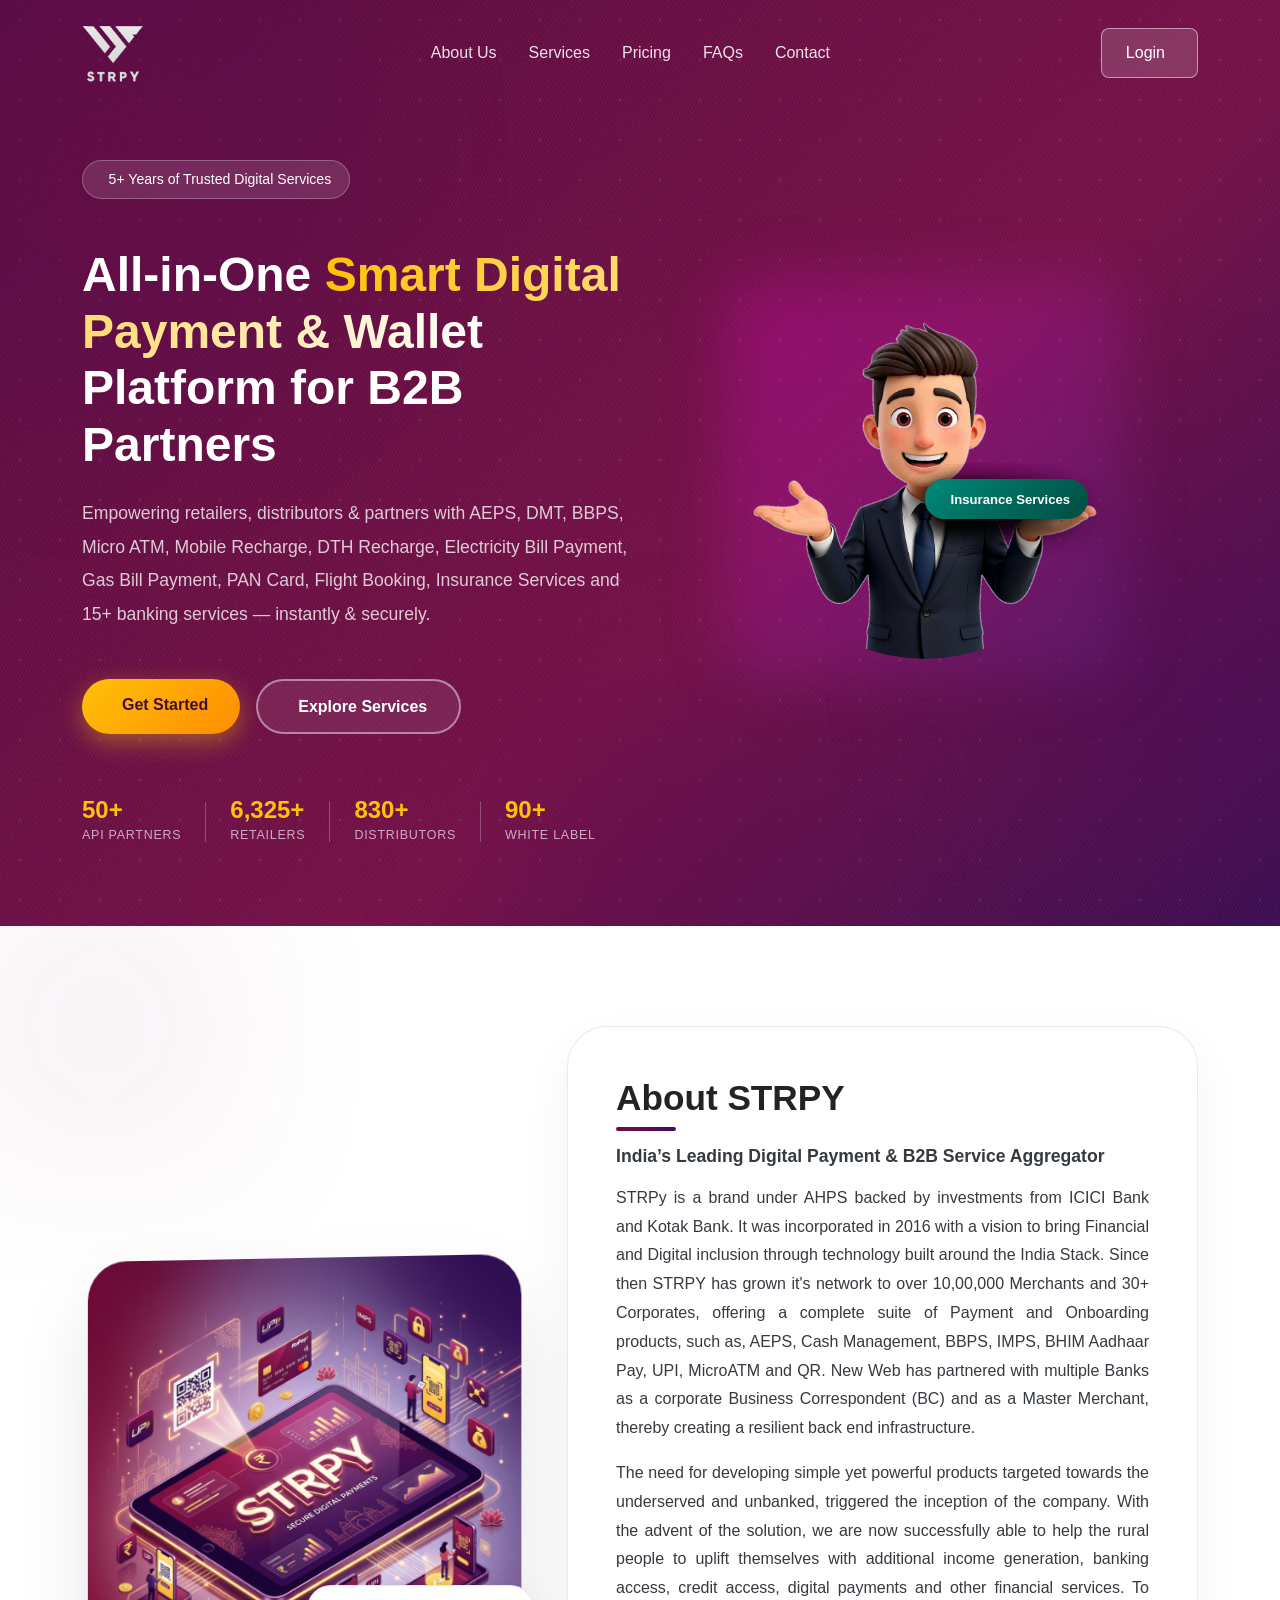
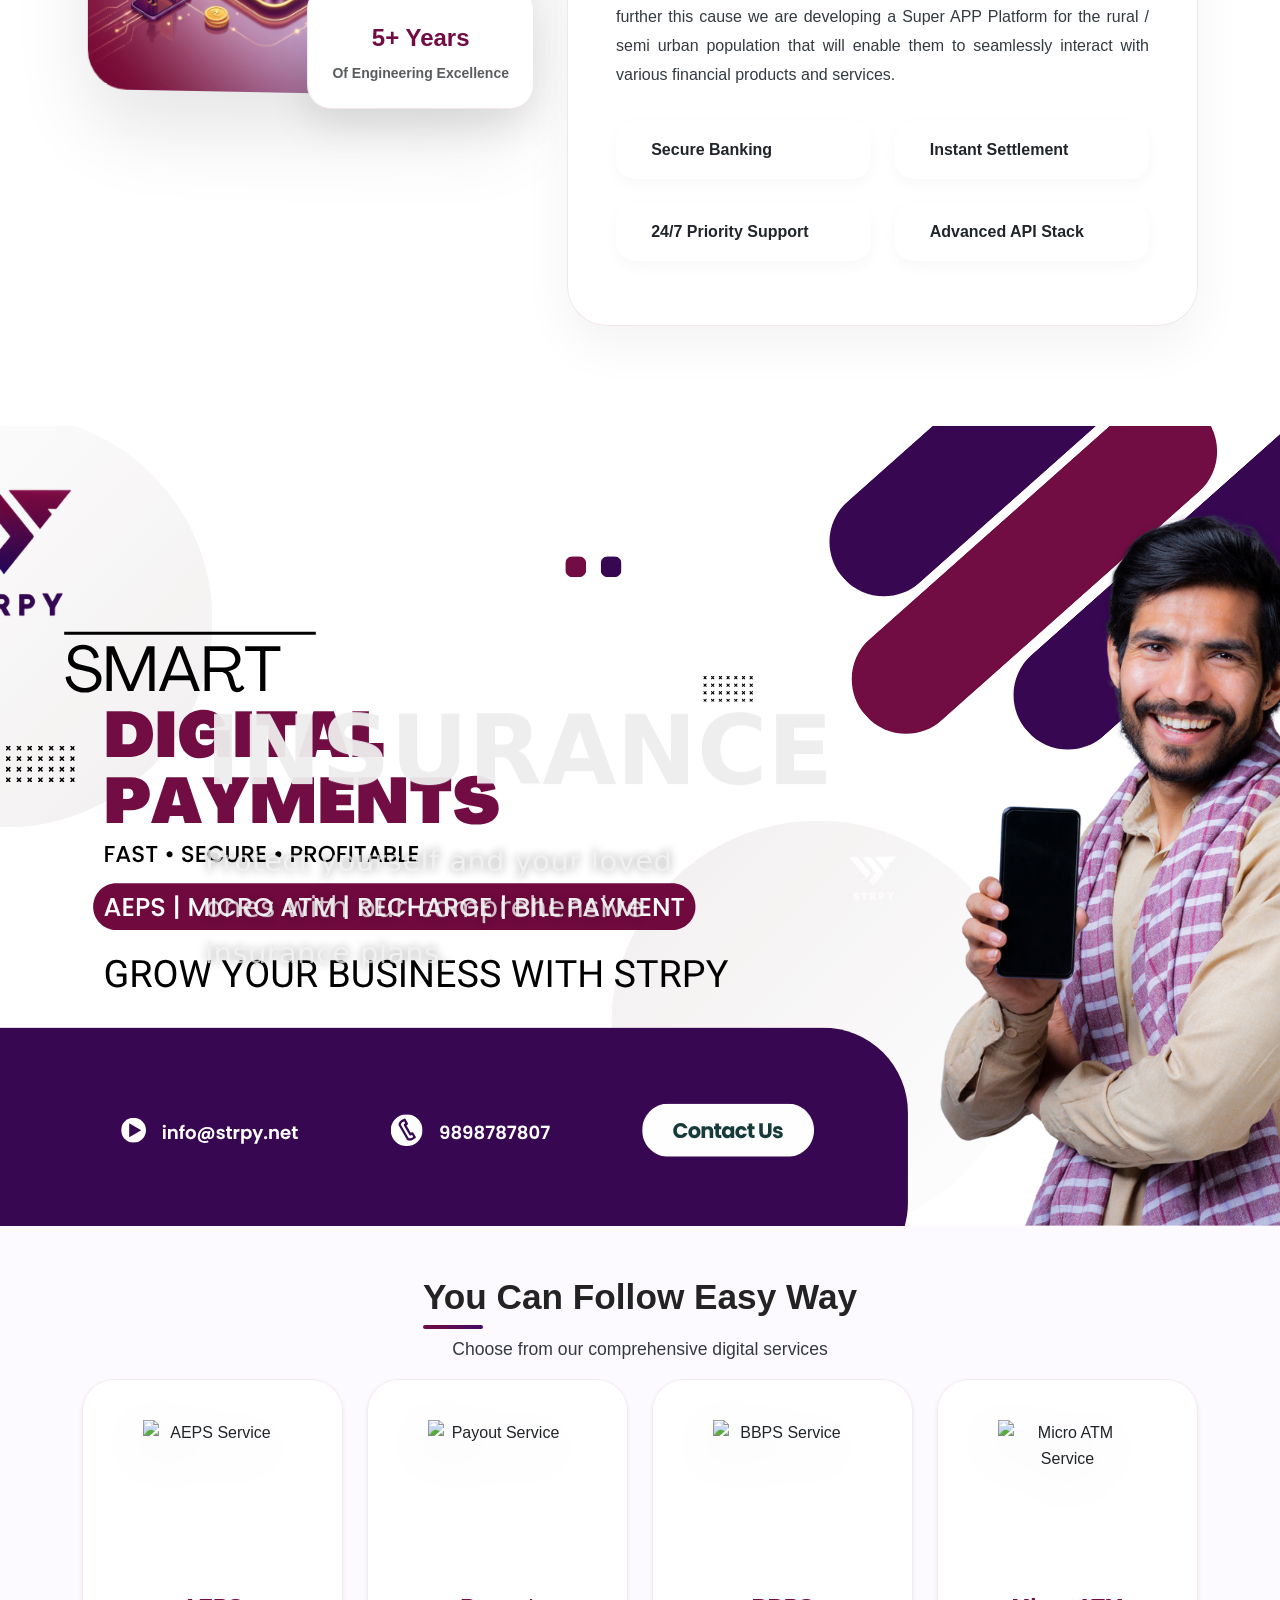
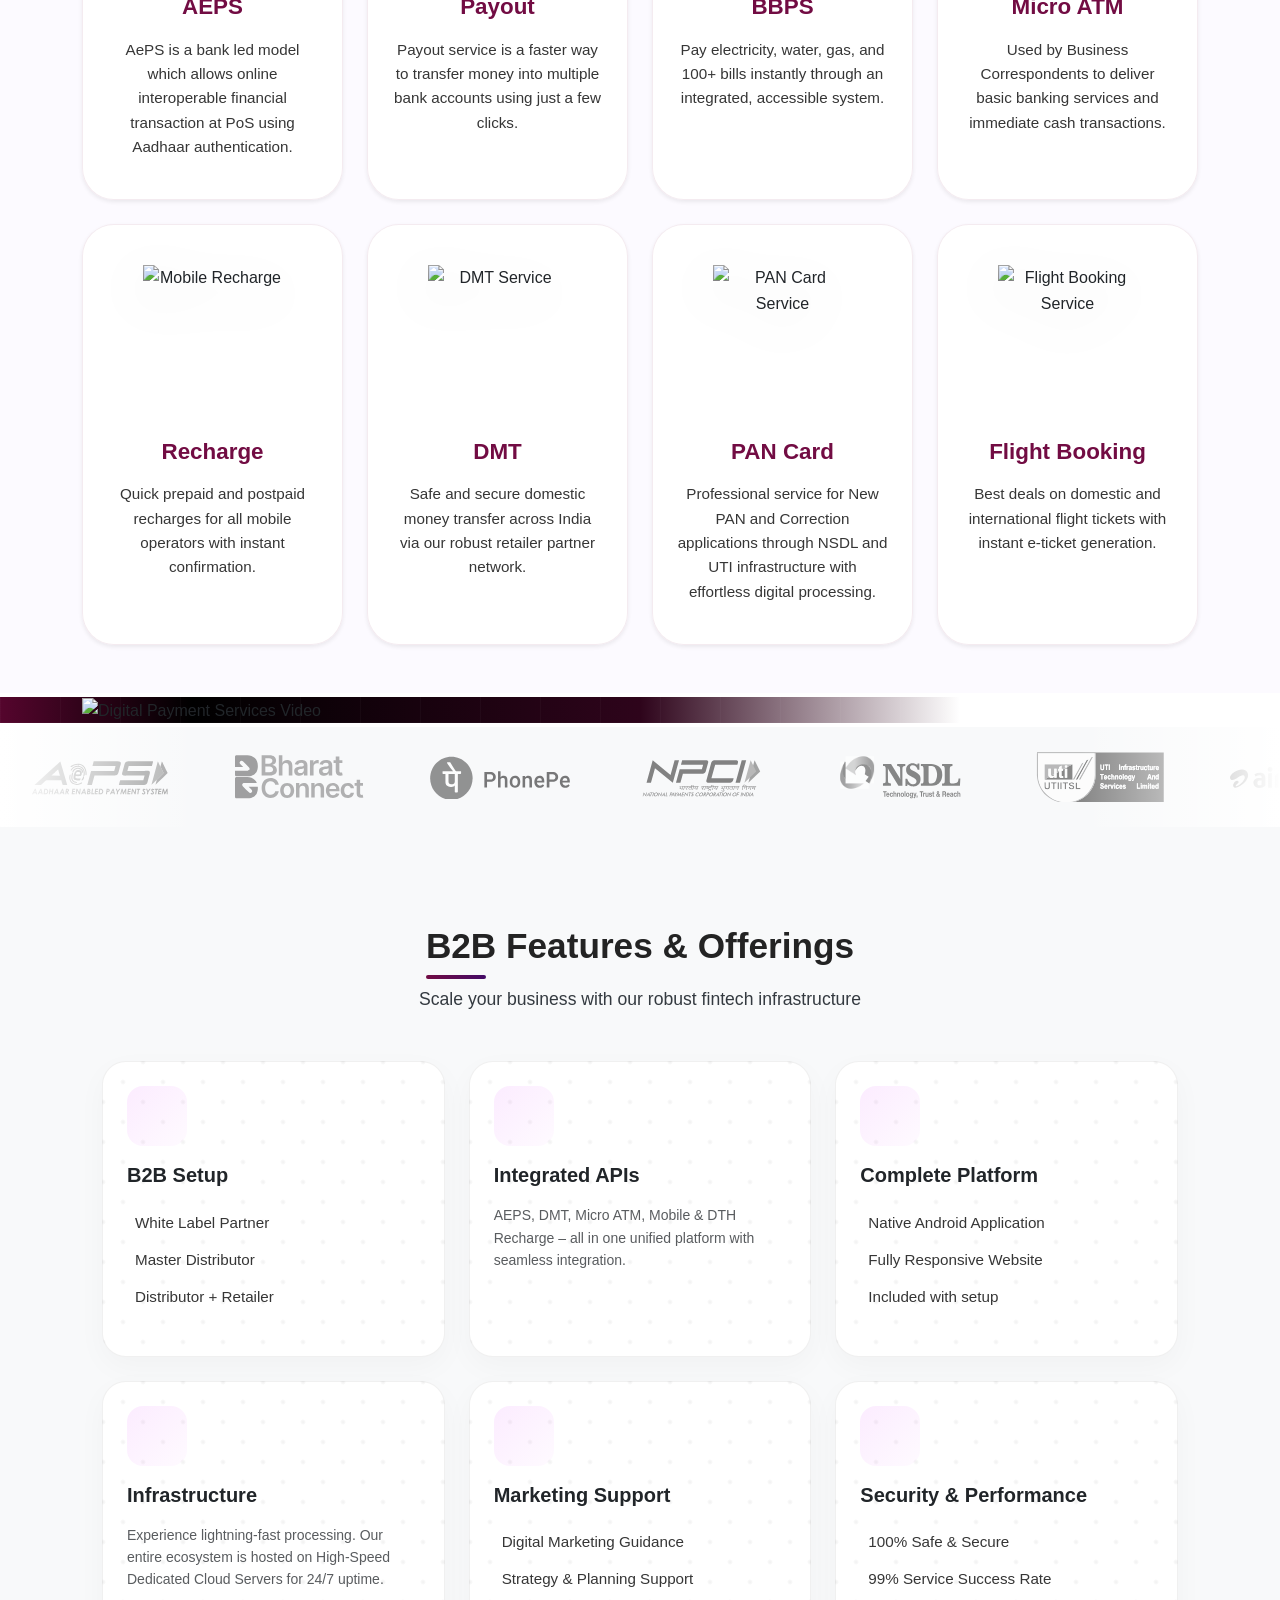
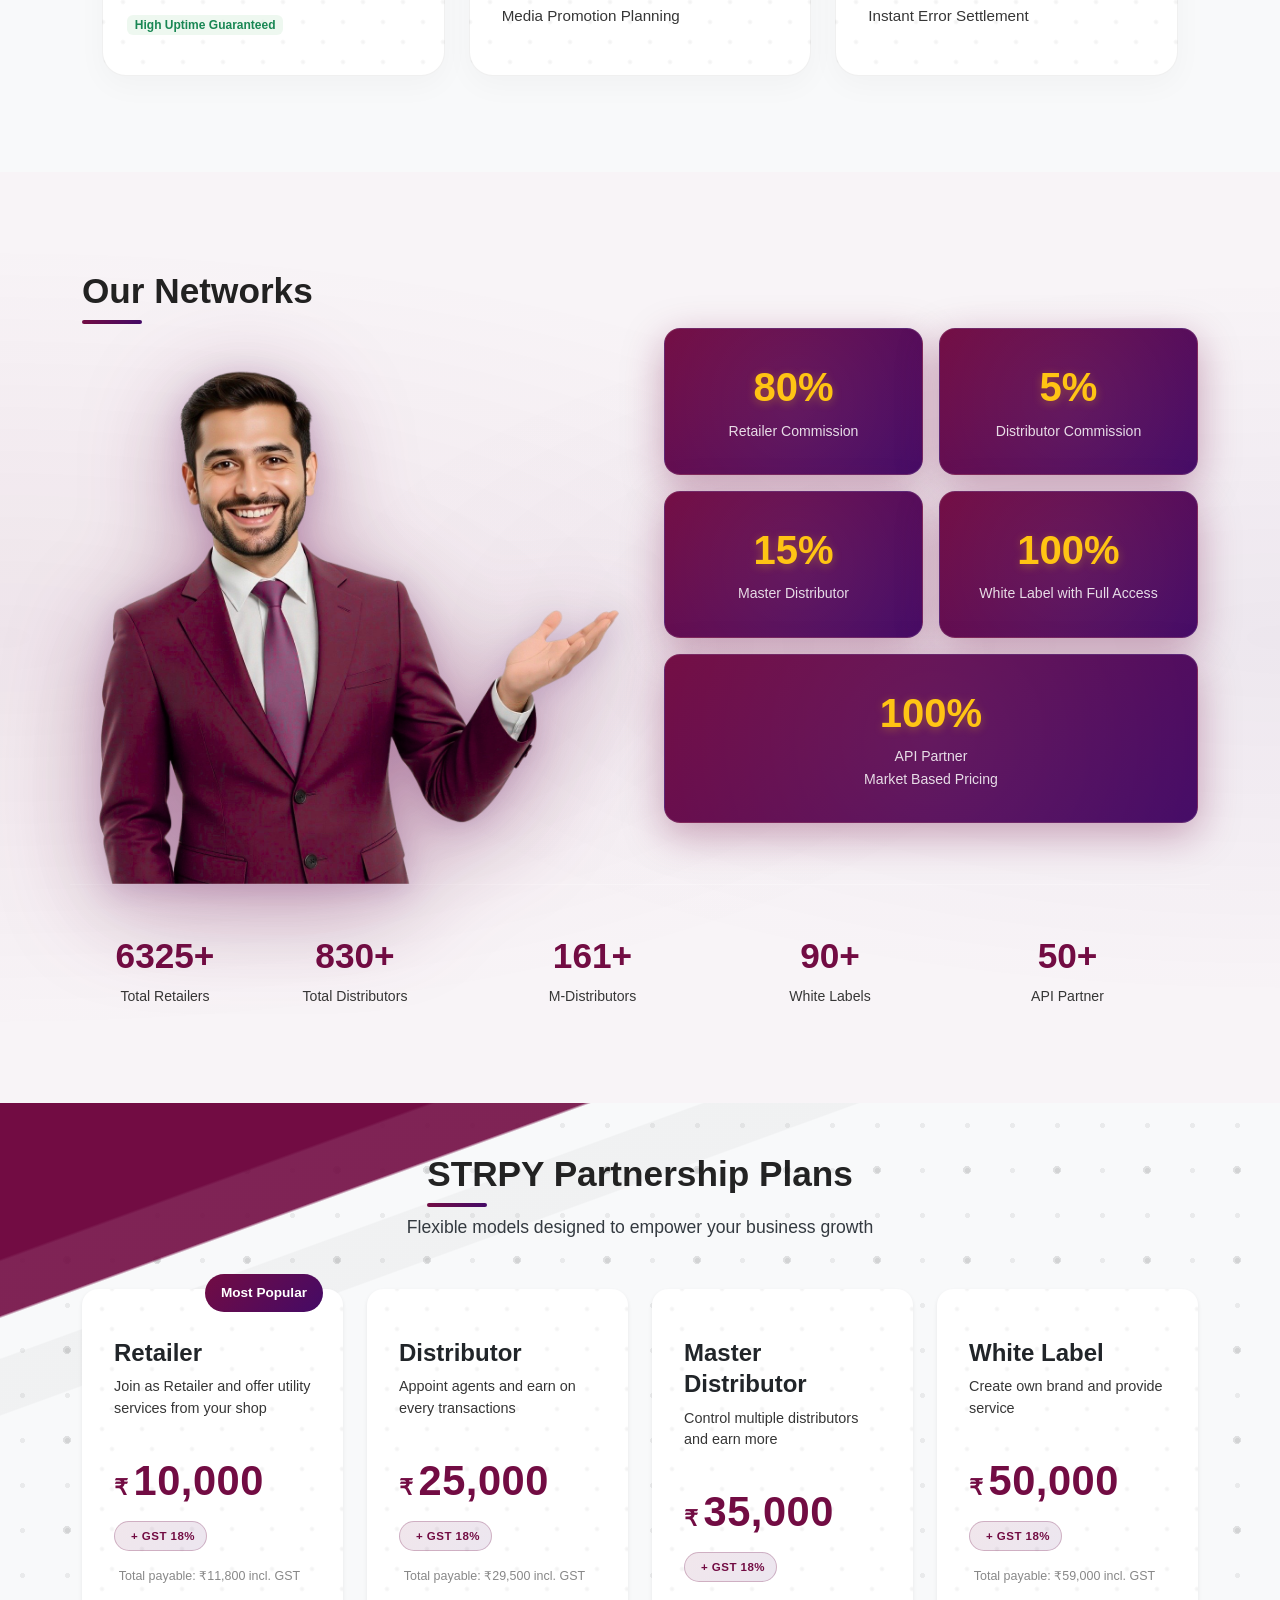
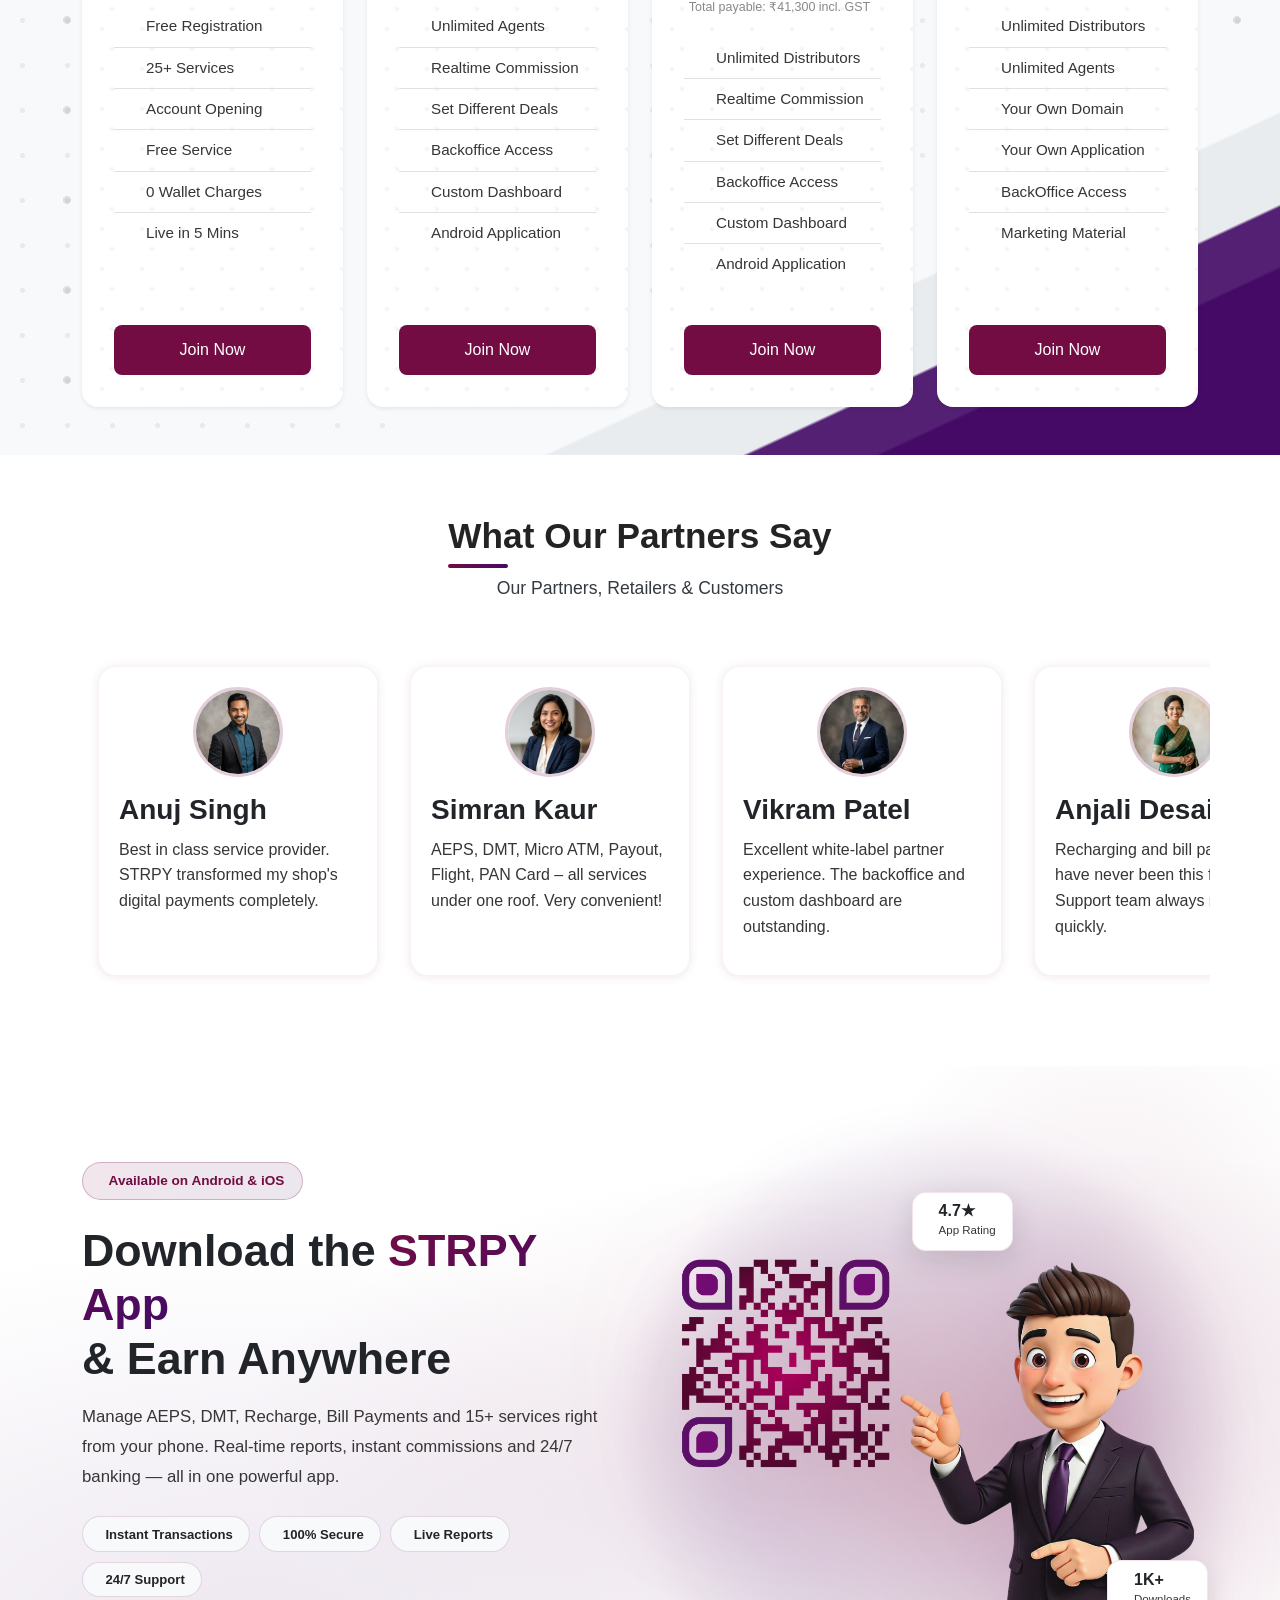
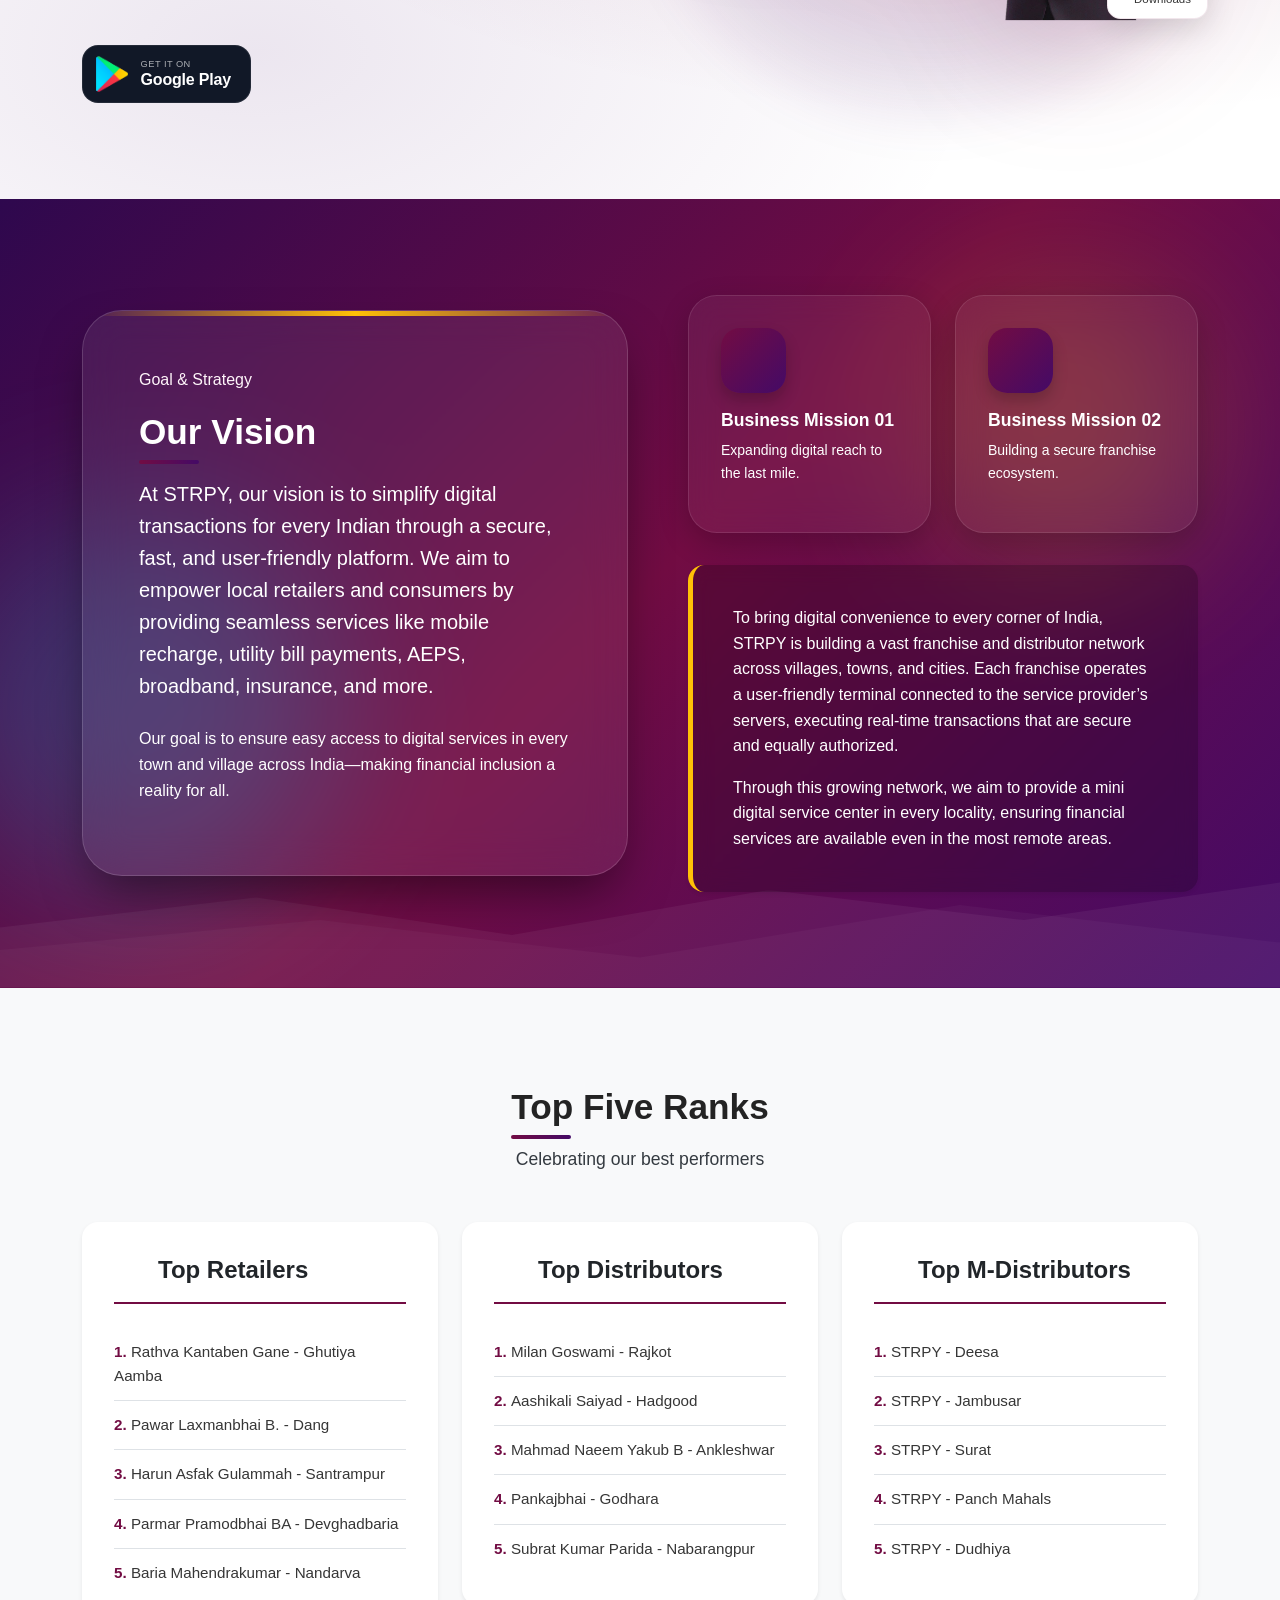
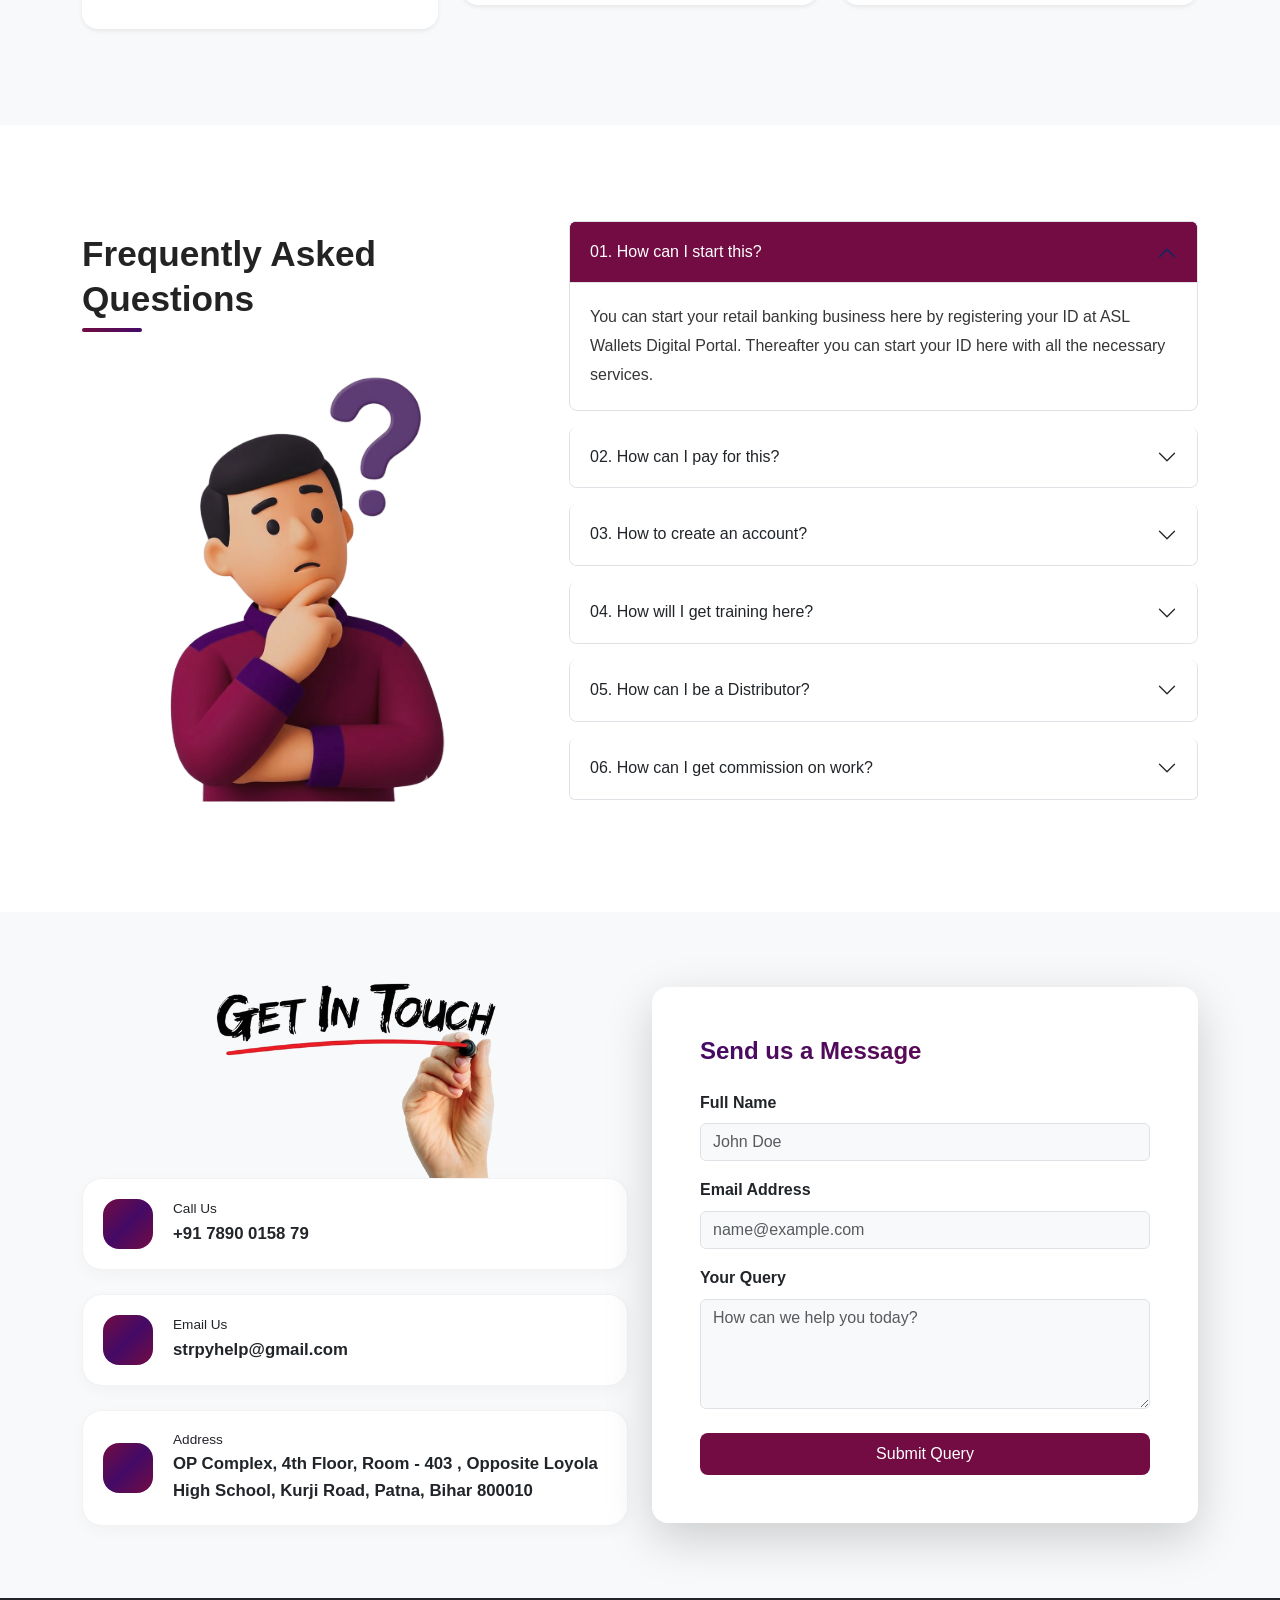
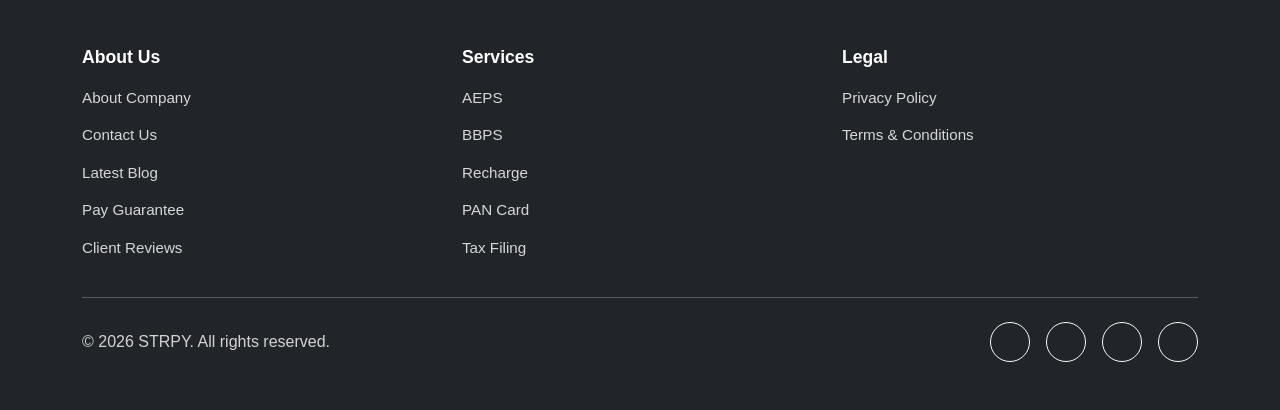
==== commit fc137187: "changes added for mobile view" ====
--- a/index.html
+++ b/index.html
@@ -65,7 +65,7 @@
                         All-in-One <span class="hero-highlight">Smart Digital Payment & Wallet</span> Platform for B2B
                         Partners
                     </h1>
-                    <p class="hero-subtitle mb-5 text-justify">
+                    <p class="hero-subtitle mb-5 text-justify mx-2 mx-md-auto">
                         Empowering retailers, distributors &amp; partners with AEPS, DMT, BBPS, Micro ATM, Mobile
                         Recharge, DTH Recharge, Electricity Bill Payment, Gas Bill Payment, PAN Card, Flight Booking,
                         Insurance Services and
--- a/index.css
+++ b/index.css
@@ -132,11 +132,12 @@
         padding: 0.6rem 1.2rem;
         font-size: 0.9rem;
     }
-     .py-4 {
+
+    .py-4 {
         padding-top: 1rem !important;
         padding-bottom: 1rem !important;
     }
-    
+
 }
 
 /* ==================== NAVBAR STYLES ==================== */
@@ -160,19 +161,13 @@
 .navbar.navbar-transparent .brand-logo {
     color: #ffffff !important;
     height: 60px;
-    width: 150px;
     object-fit: contain;
 }
 
 @media (max-width: 991px) {
     .navbar.navbar-transparent .brand-logo {
         height: 48px;
-        width: 130px;
-    }
-    
-    .navbar .container-lg {
-        padding-left: 20px;
-        padding-right: 20px;
+        width: 90px;
     }
 
     /* Modern Dropdown styles */
@@ -228,9 +223,9 @@
     border-color: rgba(255, 255, 255, 0.5);
 }
 
-.navbar.navbar-transparent .navbar-toggler-icon {
+/* .navbar.navbar-transparent .navbar-toggler-icon {
     filter: invert(1);
-}
+} */
 
 /* --- Scrolled state (over light sections) --- */
 .navbar.navbar-scrolled {
@@ -313,14 +308,17 @@
 
 
 @media (max-width: 576px) {
+
     .navbar.navbar-transparent .navbar-collapse.show,
     .navbar.navbar-transparent .navbar-collapse.collapsing {
         padding: 1.5rem;
     }
-    
+
     .navbar-nav .nav-link {
         font-size: 1rem !important;
     }
+
+    
 }
 
 /* Mobile collapsed menu styles consolidated above */
@@ -766,8 +764,9 @@
     }
 
     .hero-cta-group .btn {
-        width: 100%;
+        width: 85%;
         text-align: center;
+        margin: 0 auto;
     }
 
     .hero-trust-row {
@@ -864,7 +863,7 @@
     z-index: 10;
     border-radius: 2.5rem;
     overflow: hidden;
-    box-shadow: 0 40px 80px rgba(0,0,0,0.1);
+    box-shadow: 0 40px 80px rgba(0, 0, 0, 0.1);
     transform: rotateY(-5deg);
     transition: all 0.6s cubic-bezier(0.4, 0, 0.2, 1);
 }
@@ -888,9 +887,9 @@
     background: #ffffff;
     padding: 1.5rem;
     border-radius: 1.5rem;
-    box-shadow: 0 15px 40px rgba(0,0,0,0.1);
+    box-shadow: 0 15px 40px rgba(0, 0, 0, 0.1);
     z-index: 20;
-    border: 1px solid rgba(114,12,67,0.1);
+    border: 1px solid rgba(114, 12, 67, 0.1);
     display: flex;
     flex-direction: column;
     align-items: center;
@@ -906,11 +905,11 @@
 .about-content-card {
     background: rgba(255, 255, 255, 0.7);
     backdrop-filter: blur(20px);
-    border: 1px solid rgba(114,12,67,0.1);
+    border: 1px solid rgba(114, 12, 67, 0.1);
     border-radius: 2.5rem;
     padding: 3rem !important;
     position: relative;
-    box-shadow: 0 20px 50px rgba(0,0,0,0.05);
+    box-shadow: 0 20px 50px rgba(0, 0, 0, 0.05);
 }
 
 @media (max-width: 991px) {
@@ -956,7 +955,7 @@
     background: white;
     padding: 1rem 1.2rem;
     border-radius: 1.2rem;
-    box-shadow: 0 5px 15px rgba(0,0,0,0.03);
+    box-shadow: 0 5px 15px rgba(0, 0, 0, 0.03);
     transition: all 0.3s ease;
 }
 
@@ -1023,7 +1022,7 @@
     width: 100%;
     height: 100%;
     object-fit: contain;
-    filter: drop-shadow(0 15px 25px rgba(0,0,0,0.1));
+    filter: drop-shadow(0 15px 25px rgba(0, 0, 0, 0.1));
     transition: all 0.5s ease;
 }
 
@@ -1032,8 +1031,7 @@
 }
 
 .service-card:hover .service-images img {
-    filter: drop-shadow(0 15px 15px rgba(0,0,0,0.15)) 
-            drop-shadow(0 30px 45px rgba(114, 12, 67, 0.25));
+    filter: drop-shadow(0 15px 15px rgba(0, 0, 0, 0.15)) drop-shadow(0 30px 45px rgba(114, 12, 67, 0.25));
     transform: translateY(-5px);
 }
 
@@ -1135,15 +1133,13 @@
     border-radius: 1.25rem;
     display: block;
     filter:
-        drop-shadow(0 20px 50px rgba(114, 12, 67, 0.35))
-        drop-shadow(0 6px 15px rgba(68, 10, 102, 0.2));
+        drop-shadow(0 20px 50px rgba(114, 12, 67, 0.35)) drop-shadow(0 6px 15px rgba(68, 10, 102, 0.2));
     transition: filter 0.4s ease, transform 0.4s ease;
 }
 
 .stats-network-img:hover {
     filter:
-        drop-shadow(0 28px 70px rgba(114, 12, 67, 0.5))
-        drop-shadow(0 10px 25px rgba(68, 10, 102, 0.3));
+        drop-shadow(0 28px 70px rgba(114, 12, 67, 0.5)) drop-shadow(0 10px 25px rgba(68, 10, 102, 0.3));
     transform: translateY(-6px) scale(1.01);
 }
 
@@ -1168,7 +1164,7 @@
     left: -50%;
     width: 200%;
     height: 200%;
-    background: radial-gradient(circle, rgba(255,255,255,0.06) 0%, transparent 60%);
+    background: radial-gradient(circle, rgba(255, 255, 255, 0.06) 0%, transparent 60%);
     pointer-events: none;
 }
 
@@ -1228,7 +1224,7 @@
     width: 100%;
     height: 100%;
     z-index: -1;
-    background: 
+    background:
         /* Top Left Corner Shapes (Listed first to be ON TOP of dots) */
         linear-gradient(160deg, var(--primary-color) 11%, transparent 11.2%),
         linear-gradient(160deg, rgba(114, 12, 67, 0.9) 15%, transparent 15.2%),
@@ -1238,7 +1234,7 @@
         linear-gradient(-25deg, #e9ecef 22%, transparent 22.2%),
         linear-gradient(-25deg, #f8f9fa 28%, transparent 28.2%),
         /* Top Left Accent Stripe */
-        linear-gradient(160deg, transparent 18%, rgba(0,0,0,0.03) 18.1%, rgba(0,0,0,0.03) 22%, transparent 22.1%),
+        linear-gradient(160deg, transparent 18%, rgba(0, 0, 0, 0.03) 18.1%, rgba(0, 0, 0, 0.03) 22%, transparent 22.1%),
         /* Big Gray Dot Pattern (Moved to bottom of stack) */
         radial-gradient(rgba(0, 0, 0, 0.06) 2.5px, transparent 0) 0 0 / 45px 45px,
         /* Overlapping offset large dots (Moved to bottom of stack) */
@@ -1354,9 +1350,9 @@
     text-transform: uppercase;
     padding: 0.28rem 0.7rem;
     border-radius: 50px;
-    background: linear-gradient(135deg, rgba(114,12,67,0.1), rgba(68,10,102,0.1));
+    background: linear-gradient(135deg, rgba(114, 12, 67, 0.1), rgba(68, 10, 102, 0.1));
     color: var(--primary-color);
-    border: 1px solid rgba(114,12,67,0.25);
+    border: 1px solid rgba(114, 12, 67, 0.25);
     position: relative;
     transition: all 0.3s ease;
     cursor: default;
@@ -1399,8 +1395,8 @@
     z-index: 100;
     pointer-events: none;
     transition: all 0.25s ease;
-    box-shadow: 0 8px 25px rgba(0,0,0,0.3);
-    border: 1px solid rgba(255,255,255,0.1);
+    box-shadow: 0 8px 25px rgba(0, 0, 0, 0.3);
+    border: 1px solid rgba(255, 255, 255, 0.1);
 }
 
 .gst-tooltip::after {
@@ -1417,7 +1413,7 @@
     display: flex;
     justify-content: space-between;
     padding: 0.2rem 0;
-    border-bottom: 1px solid rgba(255,255,255,0.08);
+    border-bottom: 1px solid rgba(255, 255, 255, 0.08);
 }
 
 .gst-tooltip .tooltip-row:last-child {
@@ -1426,7 +1422,7 @@
     color: #ffc107;
     padding-top: 0.4rem;
     margin-top: 0.2rem;
-    border-top: 1px solid rgba(255,255,255,0.15);
+    border-top: 1px solid rgba(255, 255, 255, 0.15);
 }
 
 .gst-wrapper:hover .gst-tooltip {
@@ -1439,7 +1435,7 @@
     background: linear-gradient(135deg, var(--primary-color), var(--secondary-color));
     color: #fff;
     border-color: transparent;
-    box-shadow: 0 4px 12px rgba(114,12,67,0.35);
+    box-shadow: 0 4px 12px rgba(114, 12, 67, 0.35);
 }
 
 .pricing-total-note {
@@ -1498,7 +1494,7 @@
     display: block;
     object-fit: contain;
     aspect-ratio: 1/1;
-     animation: statBobble 3.5s ease-in-out infinite;
+    animation: statBobble 3.5s ease-in-out infinite;
 
 }
 
@@ -1539,7 +1535,9 @@
 }
 
 @keyframes statBobble {
-    0%, 100% {
+
+    0%,
+    100% {
         transform: translateY(0);
     }
 
@@ -1872,12 +1870,34 @@
     z-index: -1;
     animation: mvOrbFloat 15s ease-in-out infinite;
 }
-.mv-orb-1 { width: 300px; height: 300px; background: #ffc107; top: 10%; right: 5%; }
-.mv-orb-2 { width: 400px; height: 400px; background: #00d2ff; bottom: 10%; left: -5%; animation-delay: -5s; }
+
+.mv-orb-1 {
+    width: 300px;
+    height: 300px;
+    background: #ffc107;
+    top: 10%;
+    right: 5%;
+}
+
+.mv-orb-2 {
+    width: 400px;
+    height: 400px;
+    background: #00d2ff;
+    bottom: 10%;
+    left: -5%;
+    animation-delay: -5s;
+}
 
 @keyframes mvOrbFloat {
-    0%, 100% { transform: translate(0, 0) scale(1); }
-    50% { transform: translate(-30px, 40px) scale(1.1); }
+
+    0%,
+    100% {
+        transform: translate(0, 0) scale(1);
+    }
+
+    50% {
+        transform: translate(-30px, 40px) scale(1.1);
+    }
 }
 
 /* Liquid waves at the bottom */
@@ -1889,12 +1909,22 @@
     height: 150px;
     z-index: -1;
 }
-.mv-wave-1 { background: rgba(255, 255, 255, 0.05); clip-path: polygon(0 60%, 20% 40%, 40% 65%, 60% 35%, 80% 55%, 100% 30%, 100% 100%, 0 100%); }
-.mv-wave-2 { background: rgba(255, 255, 255, 0.03); clip-path: polygon(0 75%, 25% 55%, 50% 80%, 75% 45%, 100% 70%, 100% 100%, 0 100%); }
+
+.mv-wave-1 {
+    background: rgba(255, 255, 255, 0.05);
+    clip-path: polygon(0 60%, 20% 40%, 40% 65%, 60% 35%, 80% 55%, 100% 30%, 100% 100%, 0 100%);
+}
+
+.mv-wave-2 {
+    background: rgba(255, 255, 255, 0.03);
+    clip-path: polygon(0 75%, 25% 55%, 50% 80%, 75% 45%, 100% 70%, 100% 100%, 0 100%);
+}
 
 .mission-vision-section .section-title,
 .mission-vision-section .vision-text,
-.mission-vision-section h2, .mission-vision-section h4, .mission-vision-section p {
+.mission-vision-section h2,
+.mission-vision-section h4,
+.mission-vision-section p {
     color: #ffffff !important;
 }
 
@@ -2414,7 +2444,7 @@
         height: 45px;
         width: 120px;
     }
-    
+
     .navbar-collapse {
         margin-top: 1rem;
     }
@@ -2477,6 +2507,7 @@
         padding-top: 3rem;
         padding-bottom: 3rem;
     }
+
     .section-text {
         text-align: justify;
     }
@@ -2554,86 +2585,104 @@
     .section-text {
         text-align: justify;
     }
-      .about-section {
+
+    .about-section {
         padding: 25px 0;
     }
-     .about-content-card {
+
+    .about-content-card {
         margin-top: 0rem;
     }
-.services-section {
-    padding: 25px 0;
-}
-   .service-card {
-       width: 90%;
-       margin: auto;
-       height: 100%;
-   }
-   
-
-.service-card:hover {
-    transform: translateY(-6px) scale(1.02);
-}
-.service-images {
-    width: 110px;
-    height: 110px;
-    margin-bottom: 0.8rem;
-}
-.service-card:hover .service-images {
-    transform: scale(1.1) rotate(2deg);
-}
-.slider .slide-track {
-    width: calc(160px * 22);
-    /* 11 items * 2 = 22 slides */
-}
-.stats-section{
-    padding: 25px 10px;
-}
-.stats-network-img{
+
+    .services-section {
+        padding: 25px 0;
+    }
+
+    .service-card {
+        width: 90%;
+        margin: auto;
+        height: 100%;
+    }
+
+
+    .service-card:hover {
+        transform: translateY(-6px) scale(1.02);
+    }
+
+    .service-images {
+        width: 110px;
+        height: 110px;
+        margin-bottom: 0.8rem;
+    }
+
+    .service-card:hover .service-images {
+        transform: scale(1.1) rotate(2deg);
+    }
+
+    .slider .slide-track {
+        width: calc(160px * 22);
+        /* 11 items * 2 = 22 slides */
+    }
+
+    .stats-section {
+        padding: 25px 10px;
+    }
+
+    .stats-network-img {
         display: none;
     }
 
-.pricing-amount{
-    margin-top: 2px;
-}
-.pricing-card{
-    margin: 0 10px;
-}
-.pricing-card:hover{
-    transform: translateY(-6px) scale(1.02);
-}
-.download-app-img-wrapper {
-    padding: 0 10px !important;
-}
-.app-heading{
-    font-size: 26px !important;
-}
-
-.app-phone-img{
-    max-width:500px;
-    max-height: 500px;
-    margin: 0;
-}
-.vision-box {
-    padding: 1.4rem !important;
-    margin: 0 10px;
-}
-
-.vision-text{
-   font-size: 16px !important;
-}
-.top-retailers{
-    font-size: 22px !important;
-    margin: auto;
-}
-.accordion-body {
-    font-size: 0.9rem !important;
-}
-.contact-value{
-    font-size: 0.9rem !important;
-}
-.contact-form-section{
-    font-size: 0.9rem !important;
-}
+    .pricing-amount {
+        margin-top: 2px;
+    }
+
+    .pricing-card {
+        margin: 0 10px;
+    }
+
+    .pricing-card:hover {
+        transform: translateY(-6px) scale(1.02);
+    }
+
+    .download-app-img-wrapper {
+        padding: 0 10px !important;
+    }
+
+    .app-heading {
+        font-size: 26px !important;
+    }
+
+    .app-phone-img {
+        max-width: 500px;
+        max-height: 500px;
+        margin: 0;
+    }
+
+    .vision-box {
+        padding: 1.4rem !important;
+        margin: 0 10px;
+    }
+
+    .vision-text {
+        font-size: 16px !important;
+    }
+
+    .top-retailers {
+        font-size: 22px !important;
+        margin: auto;
+    }
+
+    .accordion-body {
+        font-size: 0.9rem !important;
+    }
+
+    .contact-value {
+        font-size: 0.9rem !important;
+    }
+
+    .contact-form-section {
+        font-size: 0.9rem !important;
+    }
 
     /* ==================== UTILITY CLASSES ==================== */
     .text-primary {
@@ -2742,8 +2791,8 @@
     display: inline-flex;
     align-items: center;
     gap: 0.5rem;
-    background: linear-gradient(135deg, rgba(114,12,67,0.1), rgba(68,10,102,0.1));
-    border: 1px solid rgba(114,12,67,0.25);
+    background: linear-gradient(135deg, rgba(114, 12, 67, 0.1), rgba(68, 10, 102, 0.1));
+    border: 1px solid rgba(114, 12, 67, 0.25);
     color: var(--primary-color);
     padding: 0.45rem 1.1rem;
     border-radius: 50px;
@@ -2803,7 +2852,7 @@
     color: #fff;
     border-color: transparent;
     transform: translateY(-2px);
-    box-shadow: 0 6px 18px rgba(114,12,67,0.25);
+    box-shadow: 0 6px 18px rgba(114, 12, 67, 0.25);
 }
 
 .app-pill i {
@@ -2846,7 +2895,7 @@
     align-items: center;
     gap: 0.65rem;
     background: #111827;
-    border: 1px solid rgba(255,255,255,0.08);
+    border: 1px solid rgba(255, 255, 255, 0.08);
     border-radius: 1rem;
     padding: 0.6rem 1.2rem 0.6rem 0.7rem;
     min-width: 155px;
@@ -2879,7 +2928,7 @@
 .store-card-label {
     font-size: 0.58rem;
     font-weight: 500;
-    color: rgba(255,255,255,0.65);
+    color: rgba(255, 255, 255, 0.65);
     letter-spacing: 0.05em;
     text-transform: uppercase;
 }
@@ -2903,7 +2952,7 @@
 .app-img-glow {
     position: absolute;
     inset: -30px;
-    background: radial-gradient(circle, rgba(114,12,67,0.2) 0%, rgba(68,10,102,0.12) 50%, transparent 80%);
+    background: radial-gradient(circle, rgba(114, 12, 67, 0.2) 0%, rgba(68, 10, 102, 0.12) 50%, transparent 80%);
     border-radius: 50%;
     filter: blur(20px);
     z-index: 0;
@@ -2911,8 +2960,17 @@
 }
 
 @keyframes appGlowPulse {
-    0%, 100% { opacity: 0.7; transform: scale(1); }
-    50% { opacity: 1; transform: scale(1.06); }
+
+    0%,
+    100% {
+        opacity: 0.7;
+        transform: scale(1);
+    }
+
+    50% {
+        opacity: 1;
+        transform: scale(1.06);
+    }
 }
 
 .app-phone-img {
@@ -2927,8 +2985,15 @@
 }
 
 @keyframes appPhoneFloat {
-    0%, 100% { transform: translateY(0px); }
-    50% { transform: translateY(-10px); }
+
+    0%,
+    100% {
+        transform: translateY(0px);
+    }
+
+    50% {
+        transform: translateY(-10px);
+    }
 }
 
 /* Floating Stat Badges */
@@ -2941,8 +3006,8 @@
     background: #fff;
     border-radius: 0.85rem;
     padding: 0.65rem 1rem;
-    box-shadow: 0 10px 30px rgba(0,0,0,0.12);
-    border: 1px solid rgba(114,12,67,0.1);
+    box-shadow: 0 10px 30px rgba(0, 0, 0, 0.12);
+    border: 1px solid rgba(114, 12, 67, 0.1);
     animation: statBobble 3.5s ease-in-out infinite;
 }
 
@@ -2959,8 +3024,15 @@
 }
 
 @keyframes statBobble {
-    0%, 100% { transform: translateY(0); }
-    50% { transform: translateY(-8px); }
+
+    0%,
+    100% {
+        transform: translateY(0);
+    }
+
+    50% {
+        transform: translateY(-8px);
+    }
 }
 
 .app-float-stat i {
@@ -2985,13 +3057,32 @@
 
 /* Responsive */
 @media (max-width: 991px) {
-    .app-float-stat-1 { left: 10px; top: 5%; }
-    .app-float-stat-2 { right: 10px; bottom: 5%; }
-    .app-phone-img { max-width: 280px; }
+    .app-float-stat-1 {
+        left: 10px;
+        top: 5%;
+    }
+
+    .app-float-stat-2 {
+        right: 10px;
+        bottom: 5%;
+    }
+
+    .app-phone-img {
+        max-width: 280px;
+    }
 }
 
 @media (max-width: 576px) {
-    .app-store-btns { flex-direction: column; align-items: flex-start; }
-    .store-card { min-width: 140px; }
-    .app-float-stat { display: none; }
+    .app-store-btns {
+        flex-direction: column;
+        align-items: flex-start;
+    }
+
+    .store-card {
+        min-width: 140px;
+    }
+
+    .app-float-stat {
+        display: none;
+    }
 }
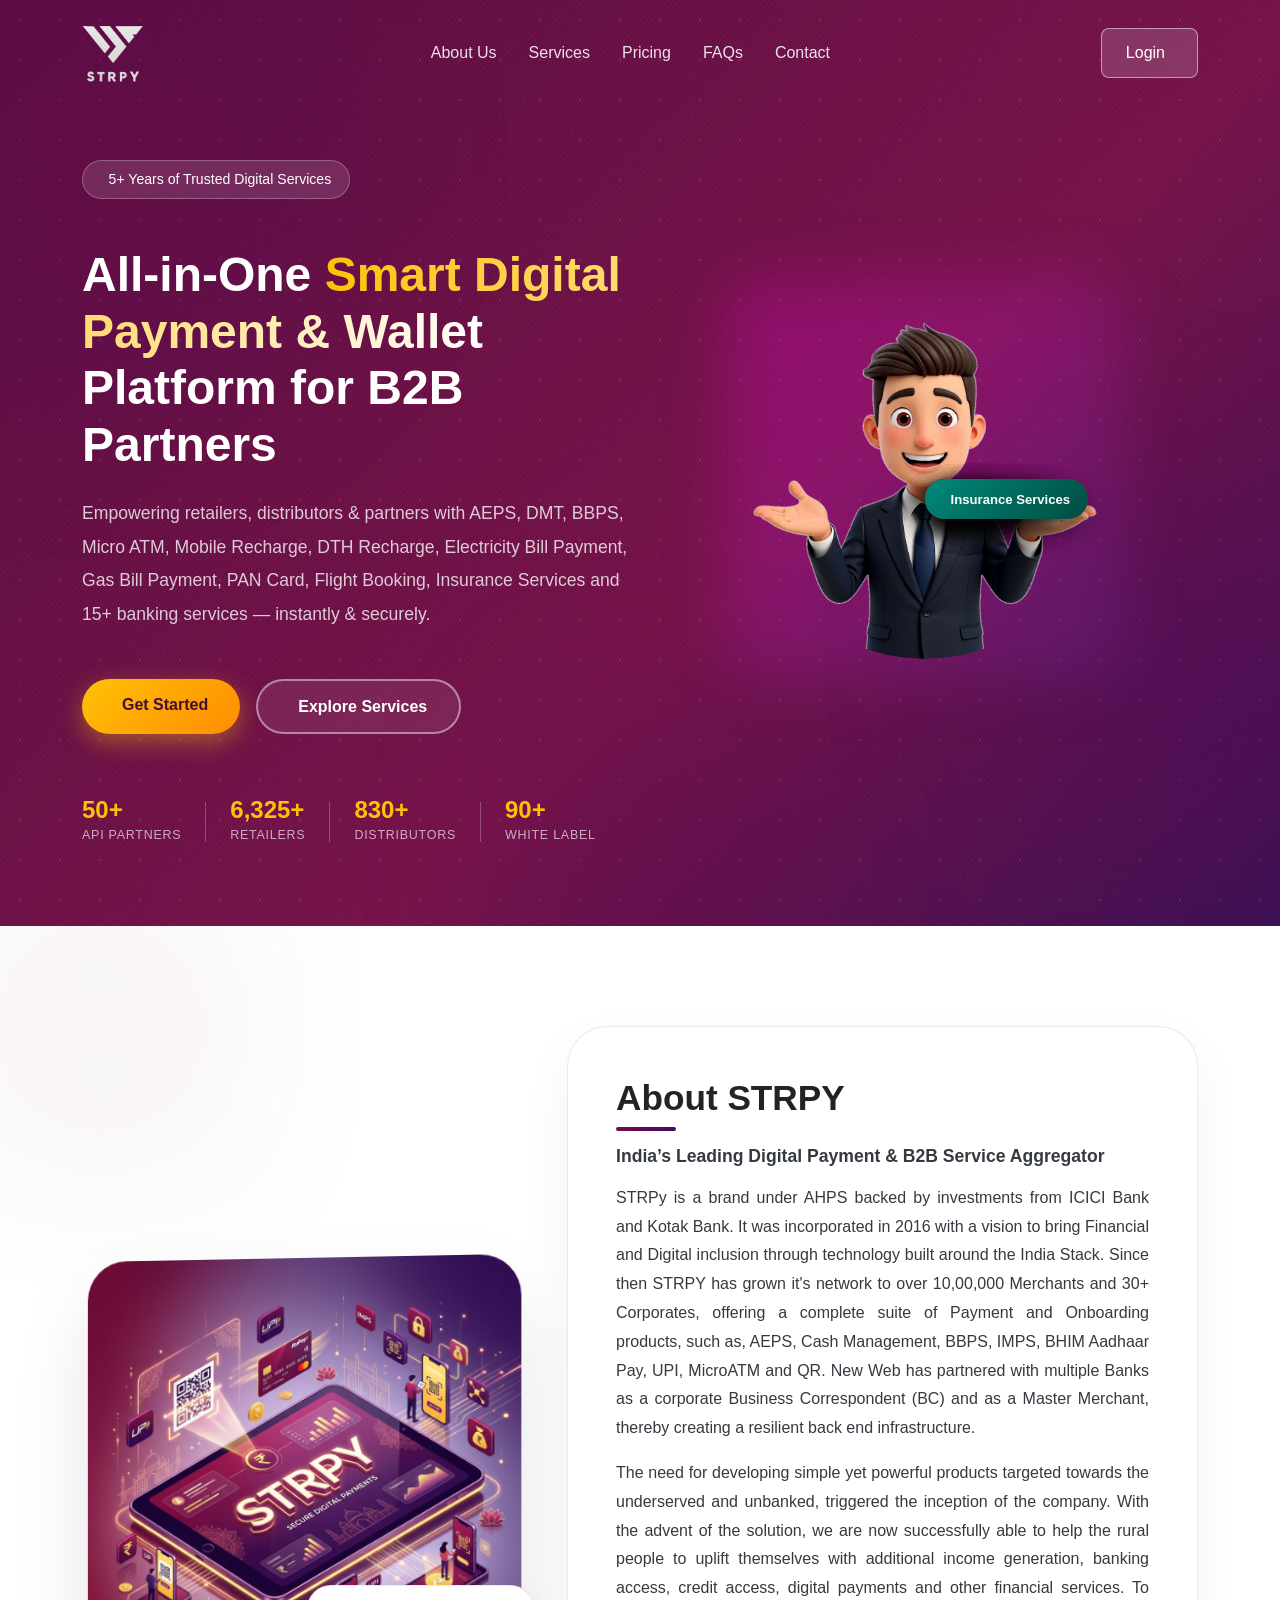
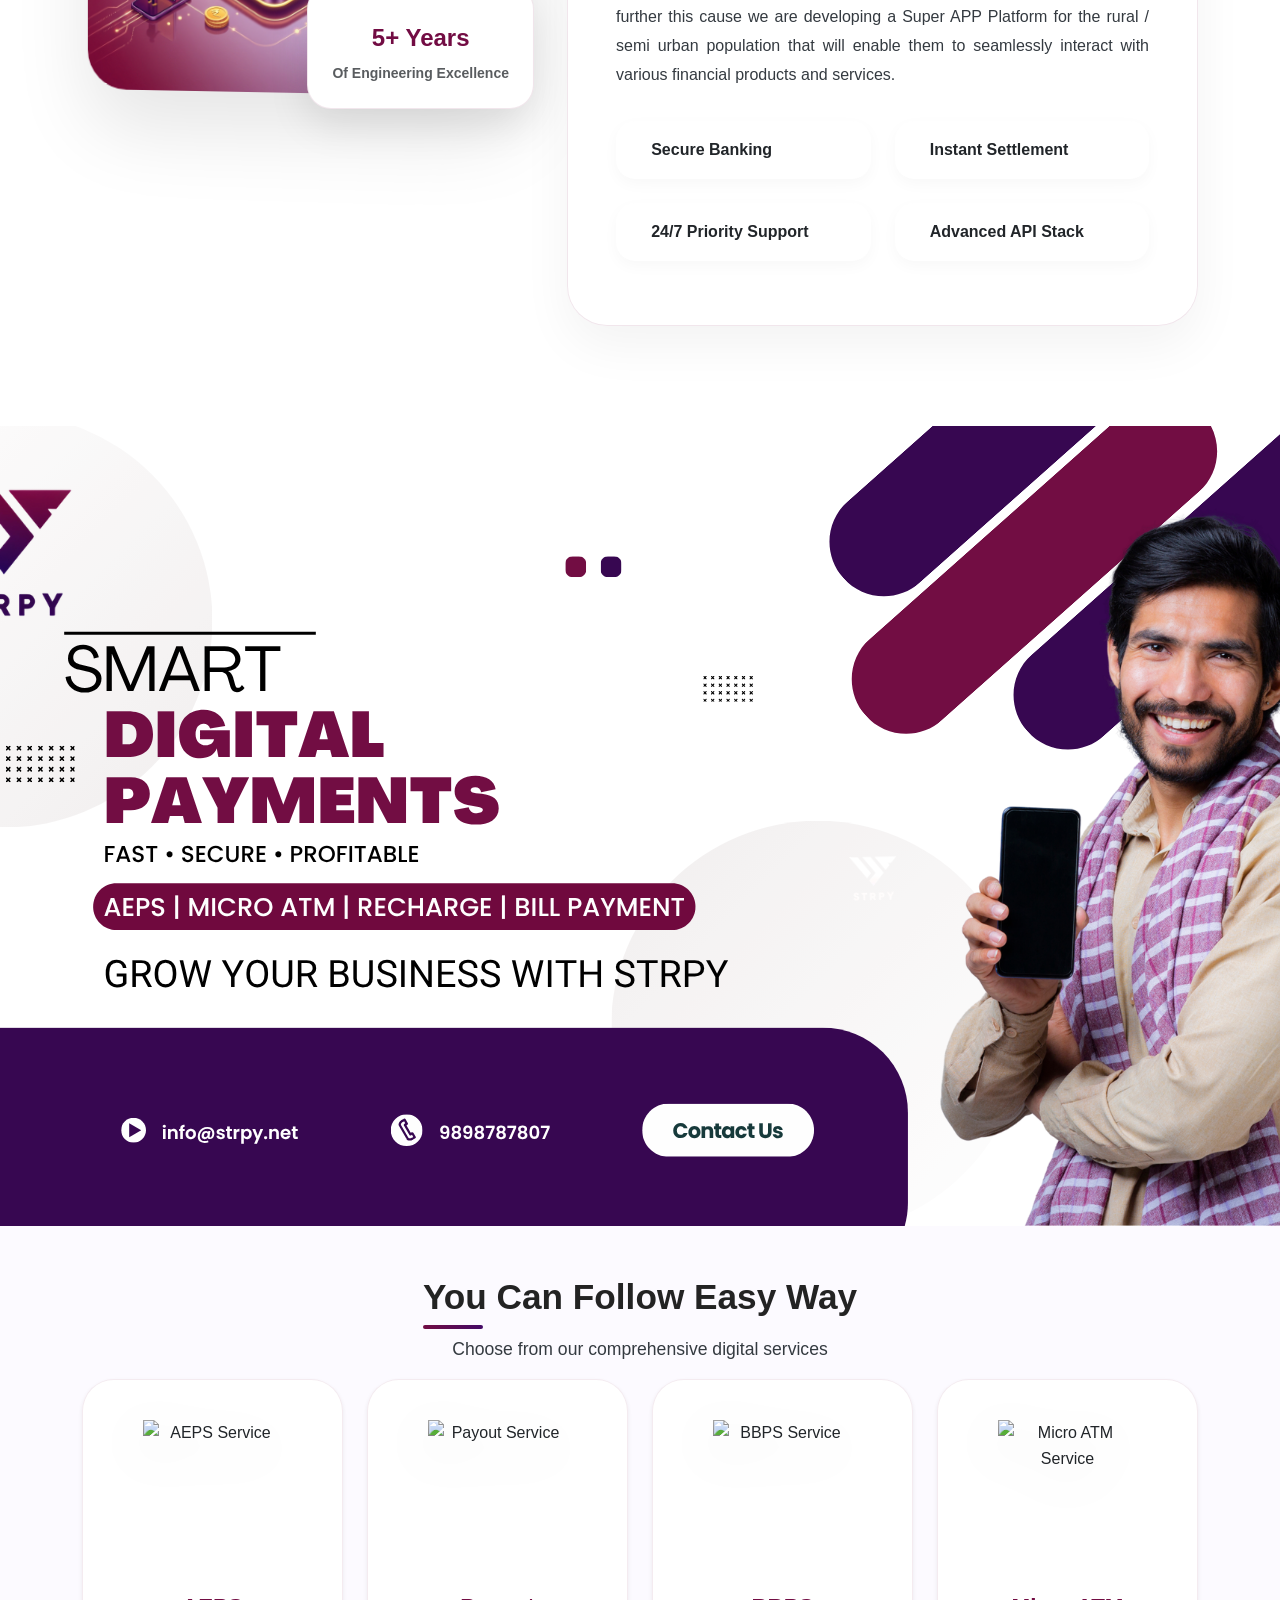
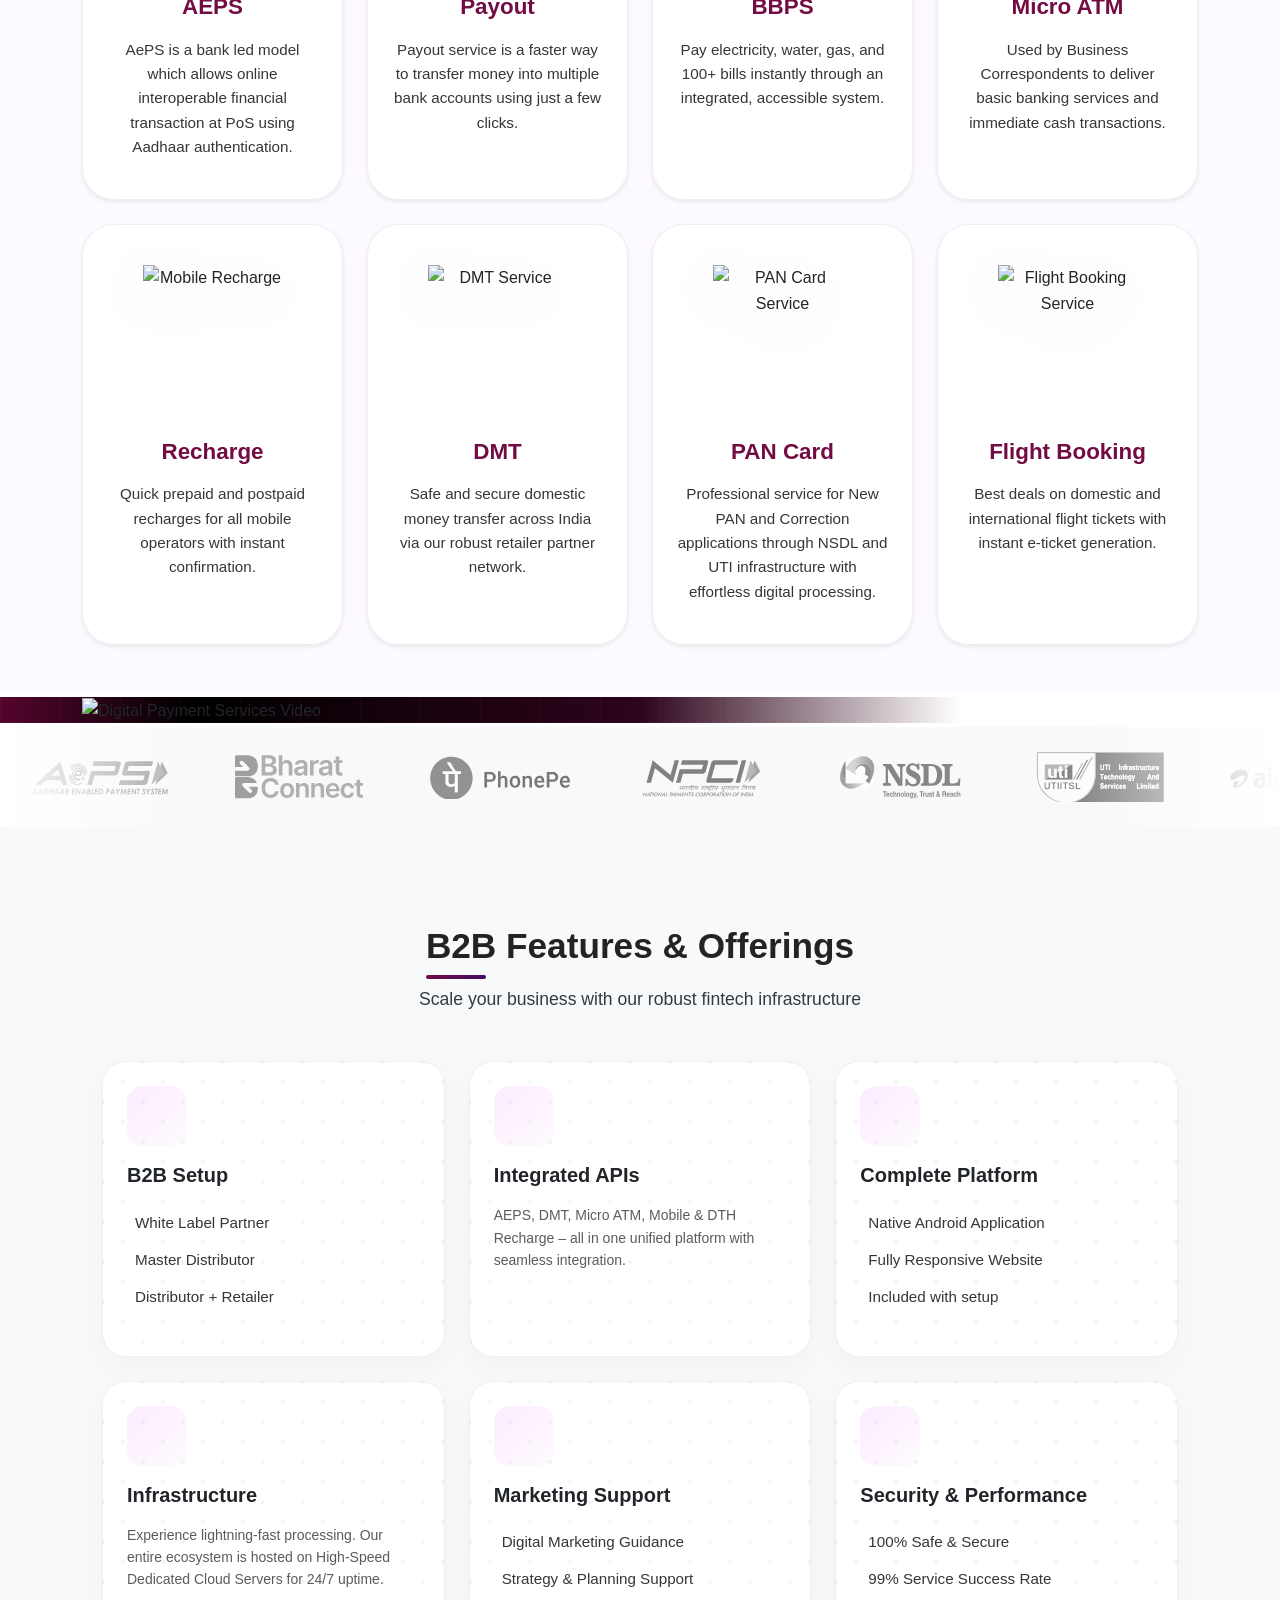
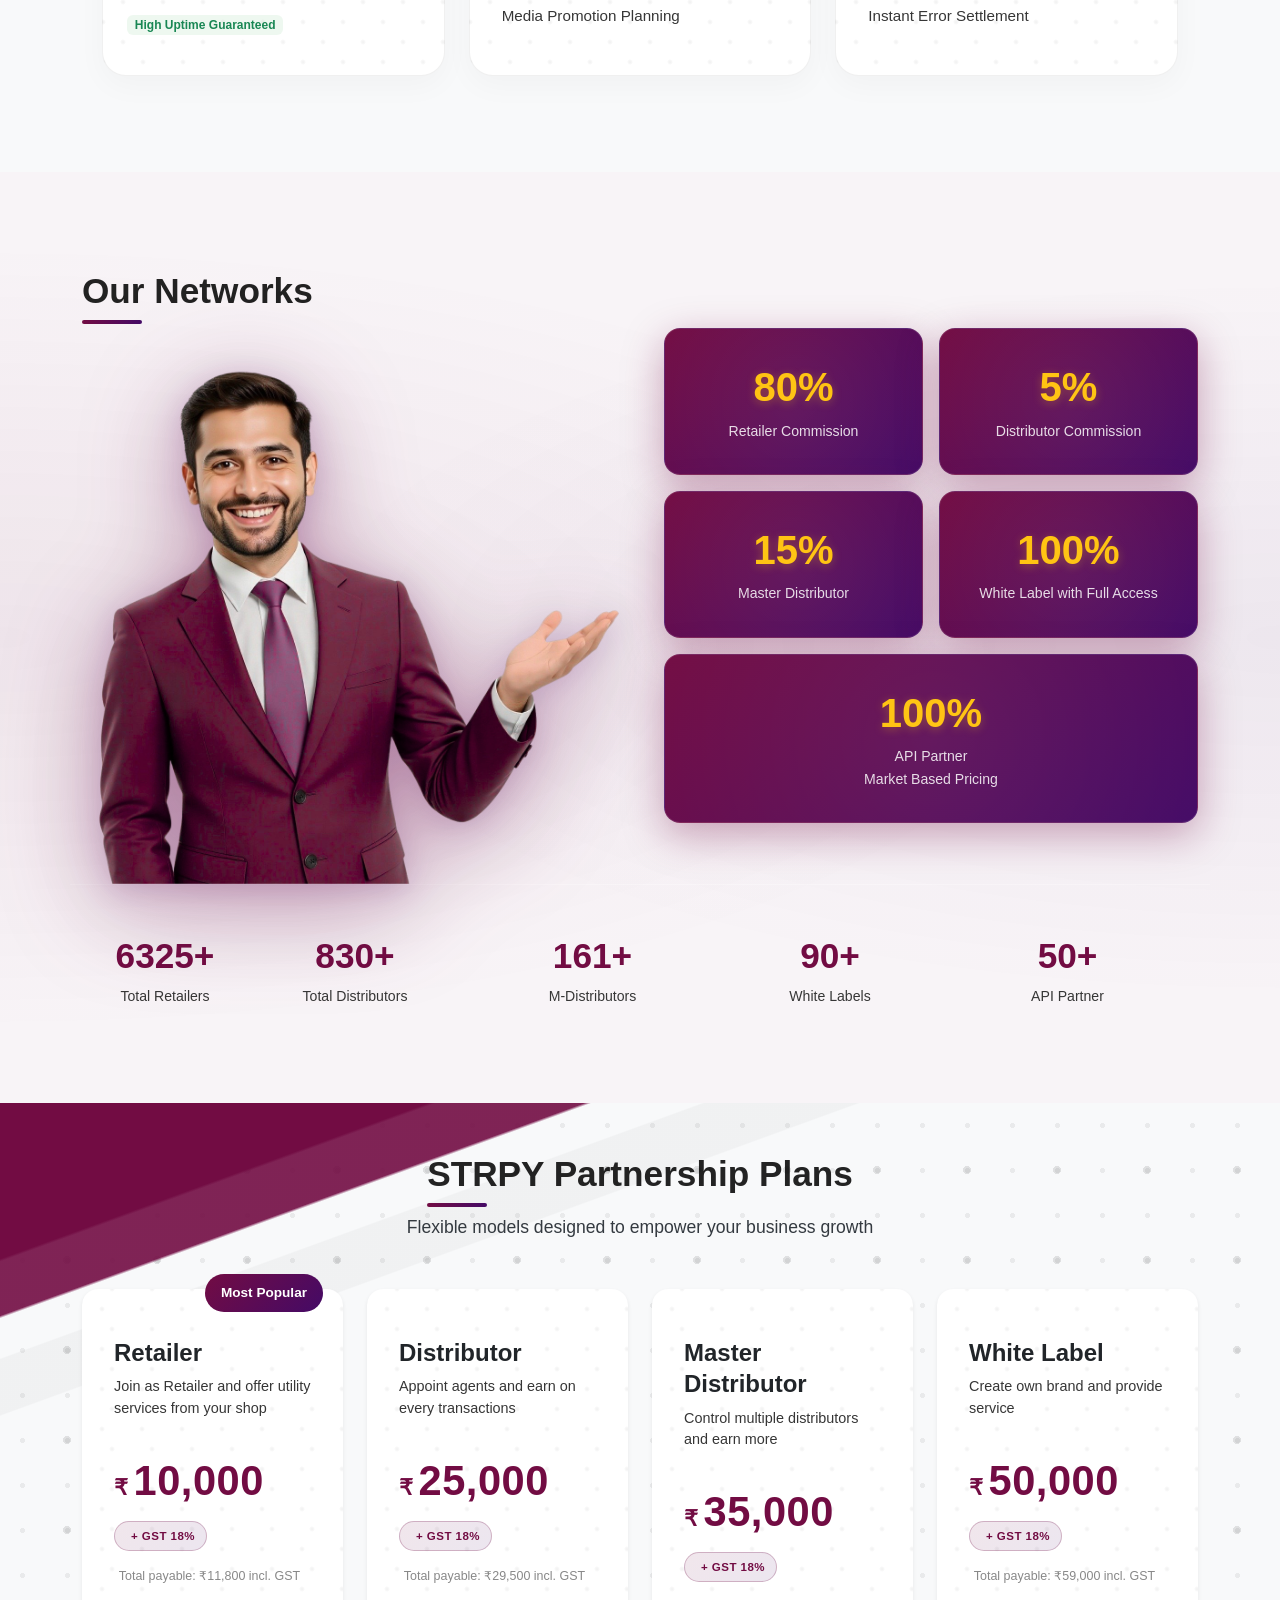
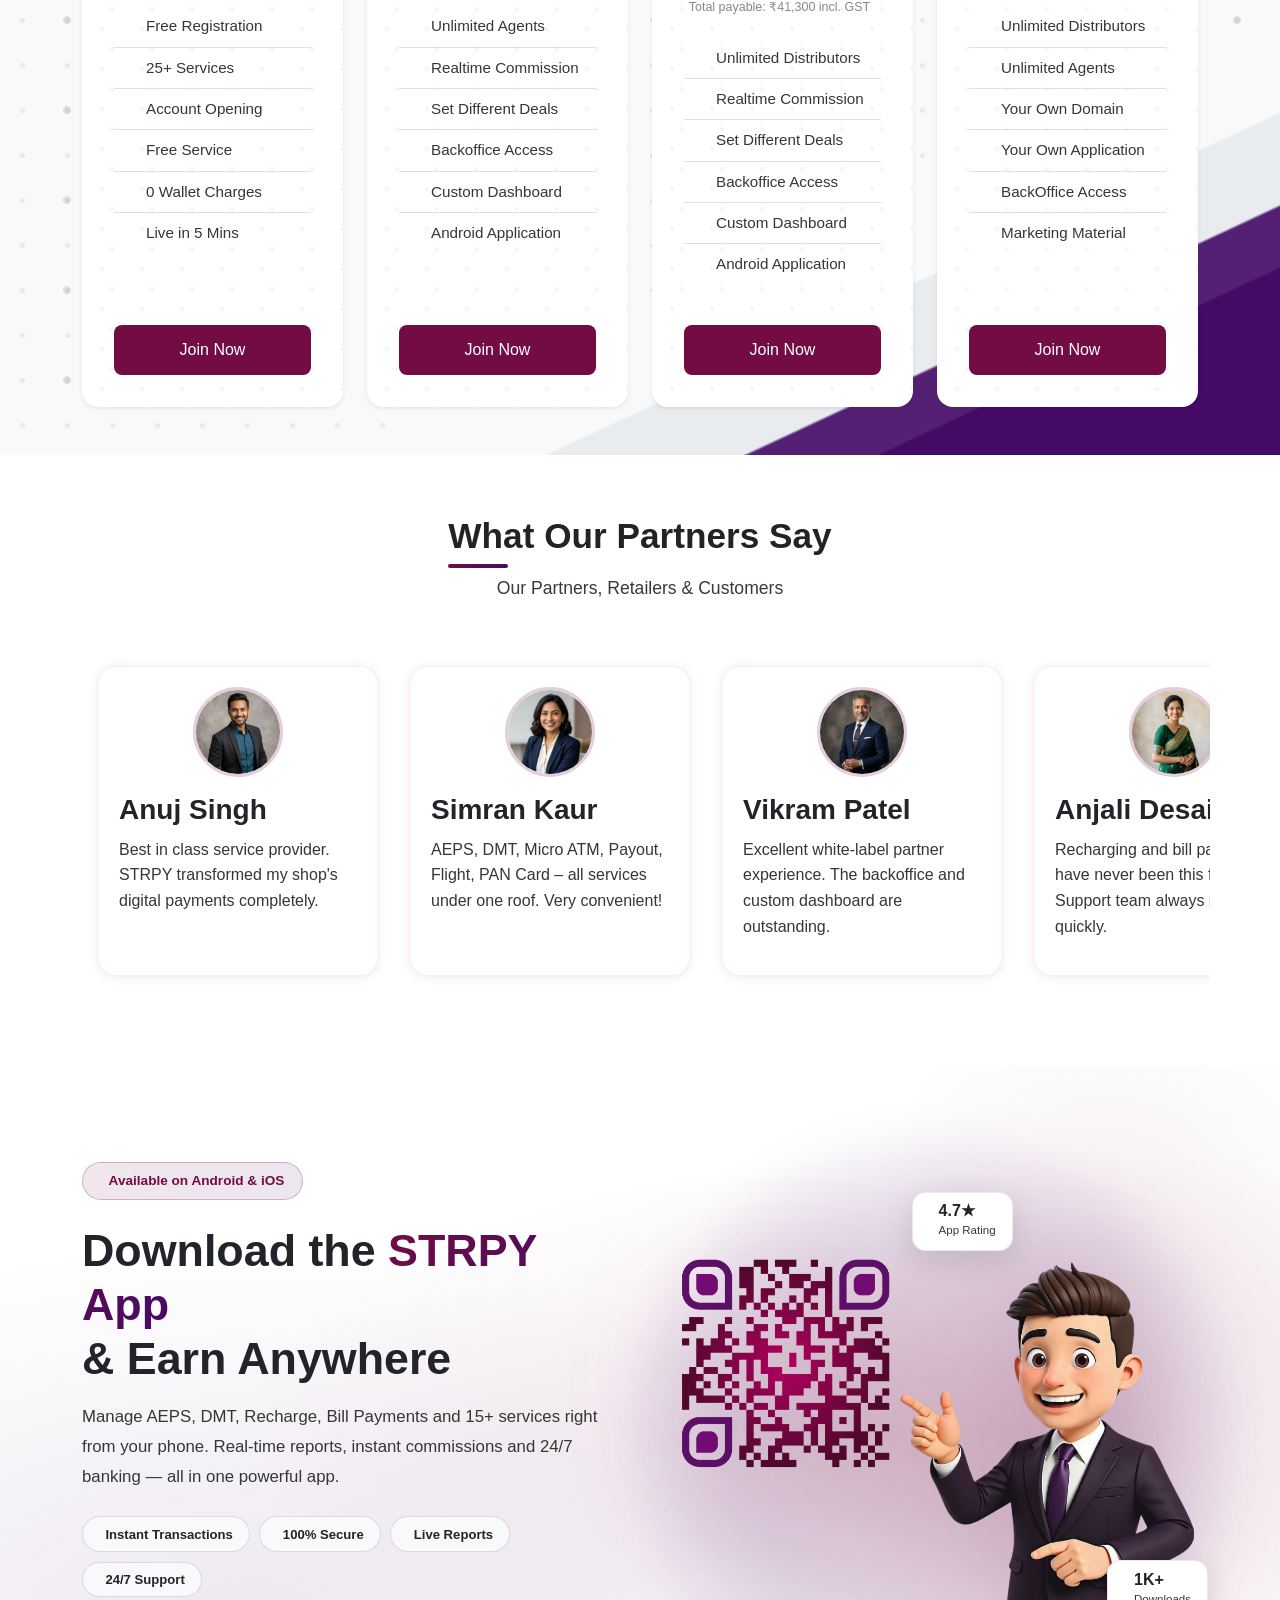
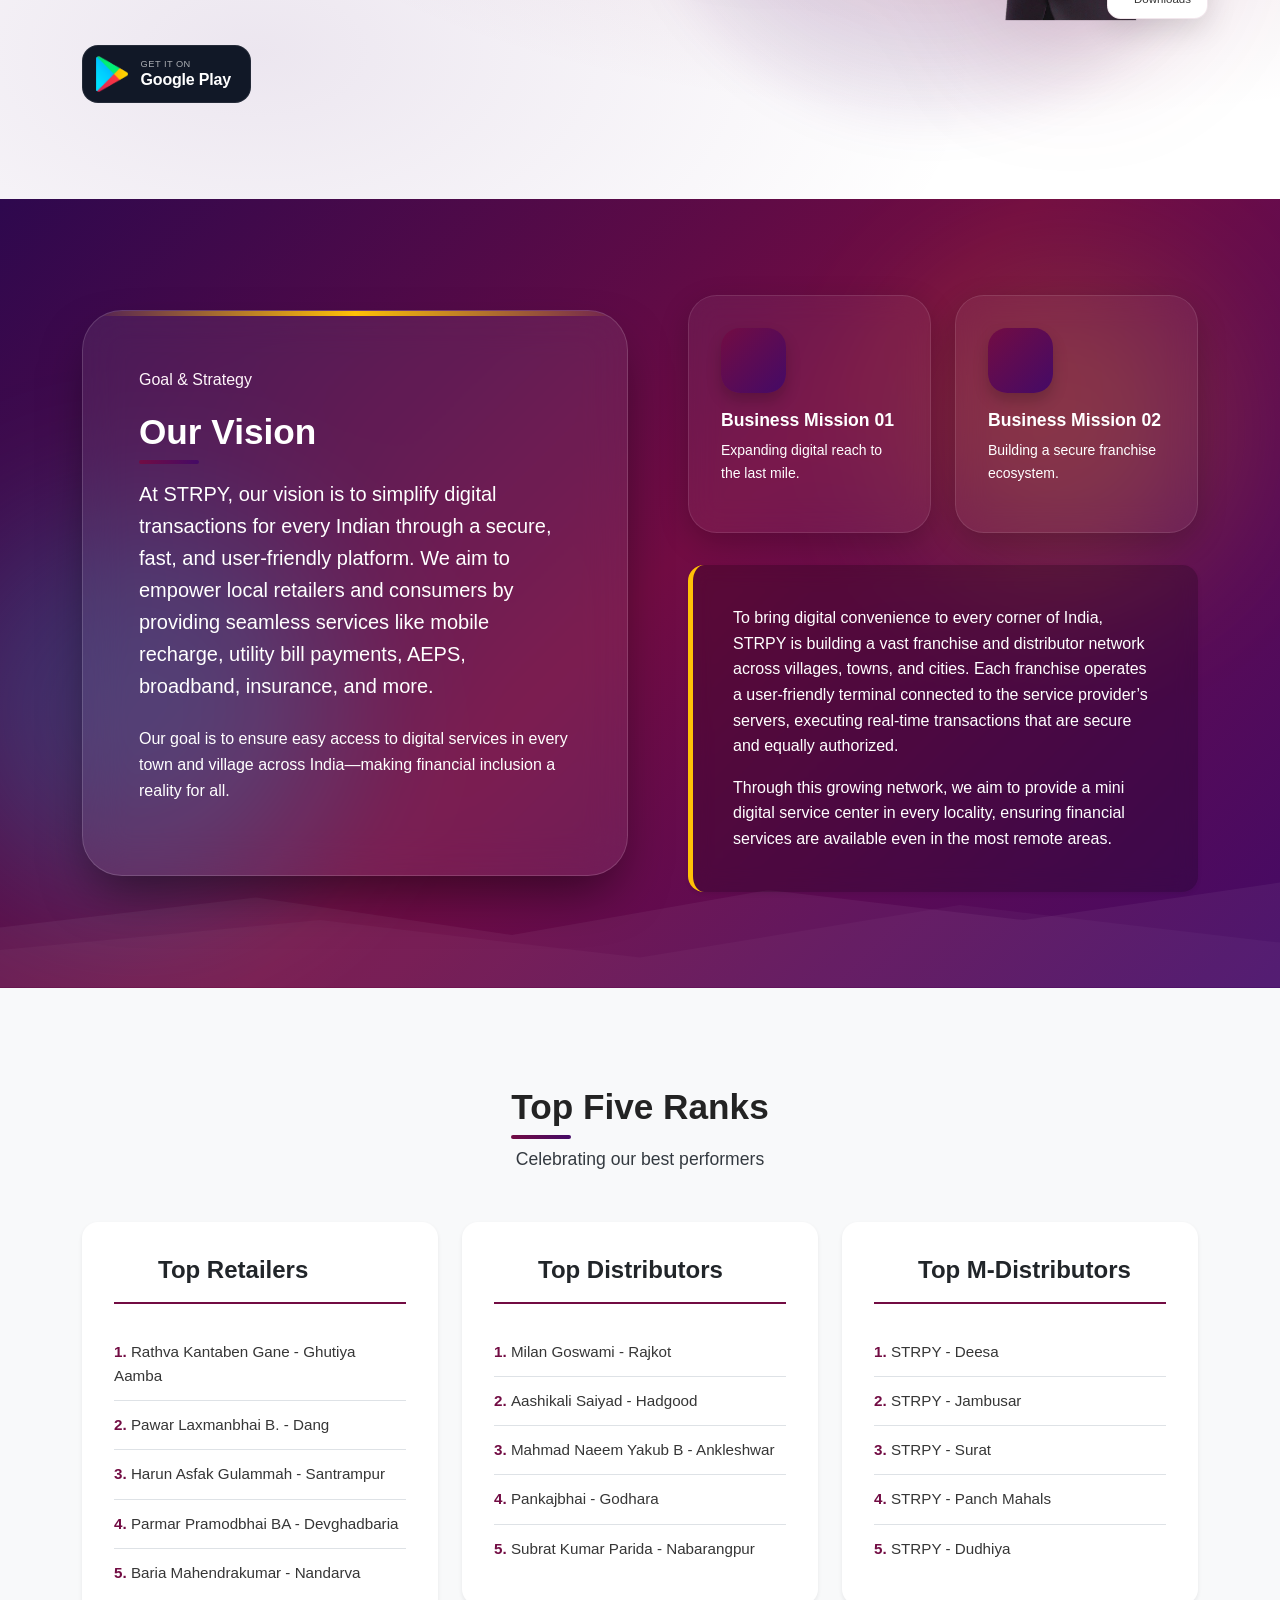
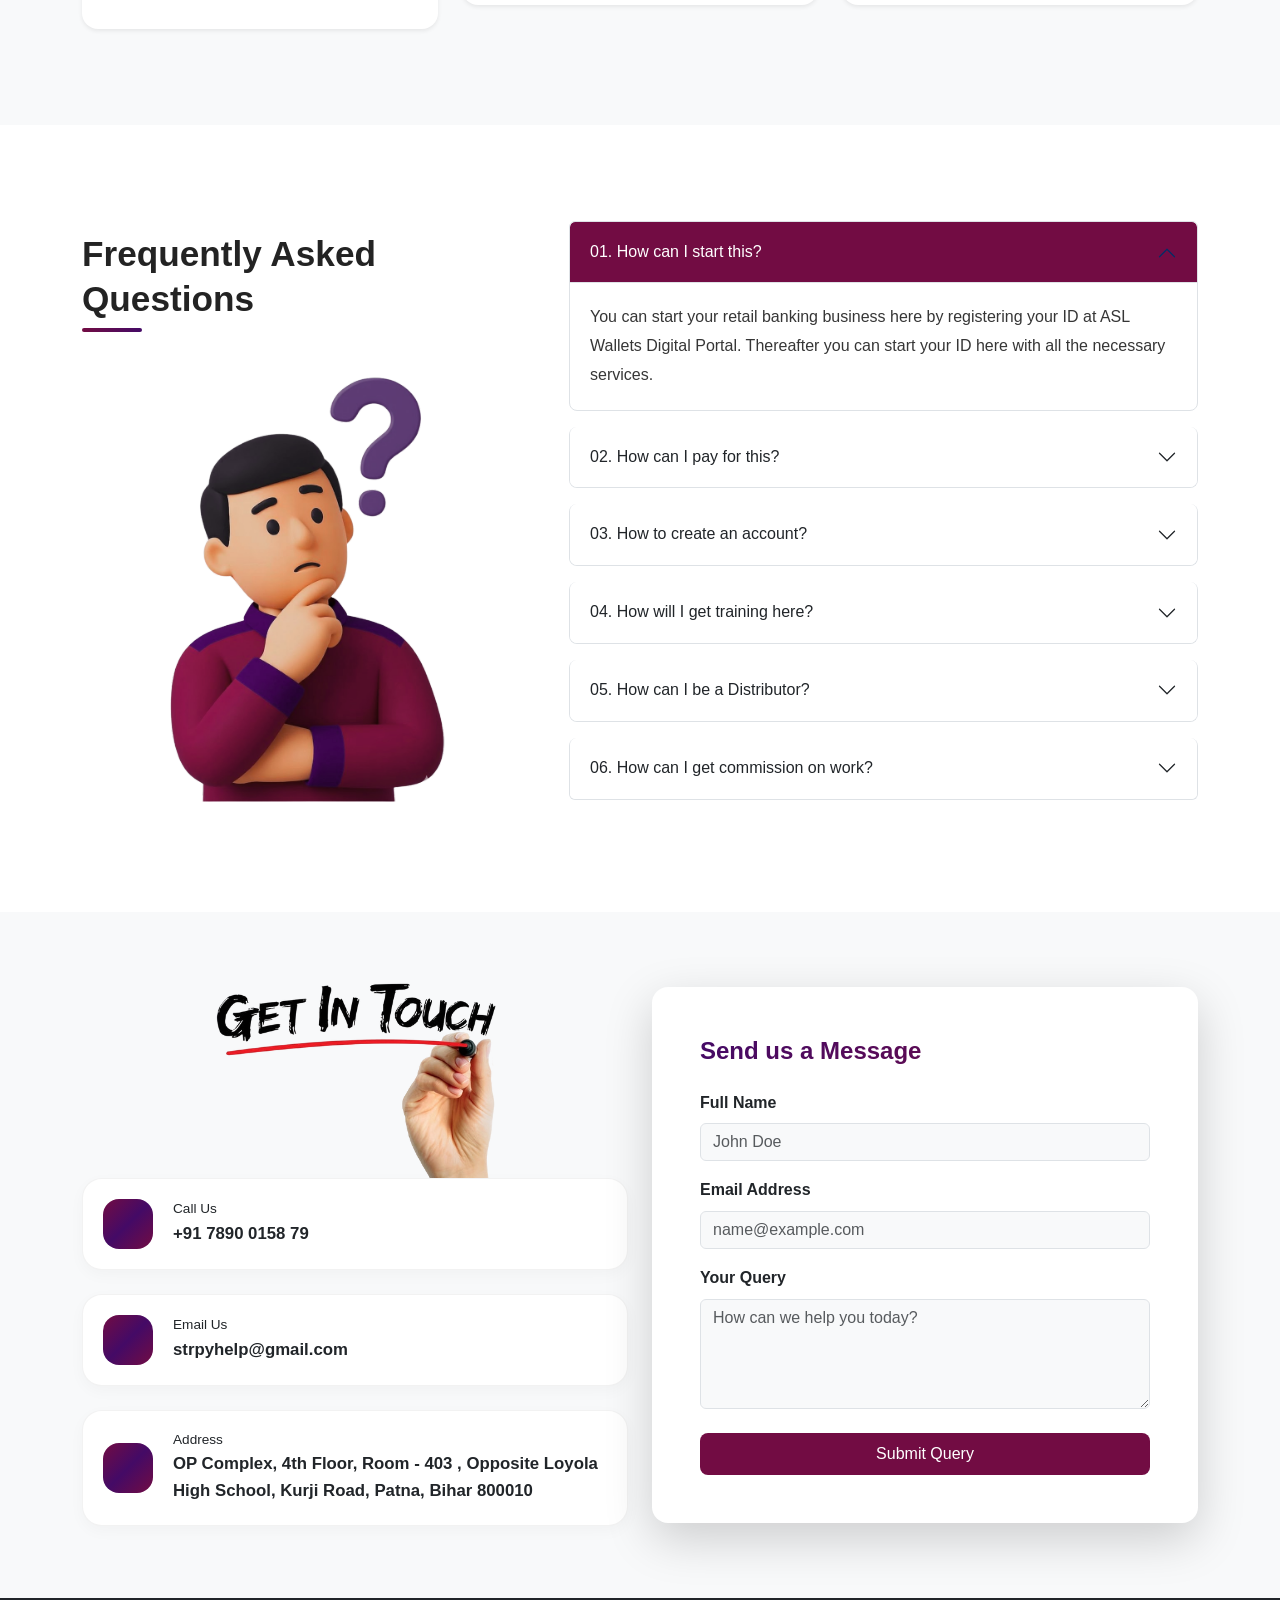
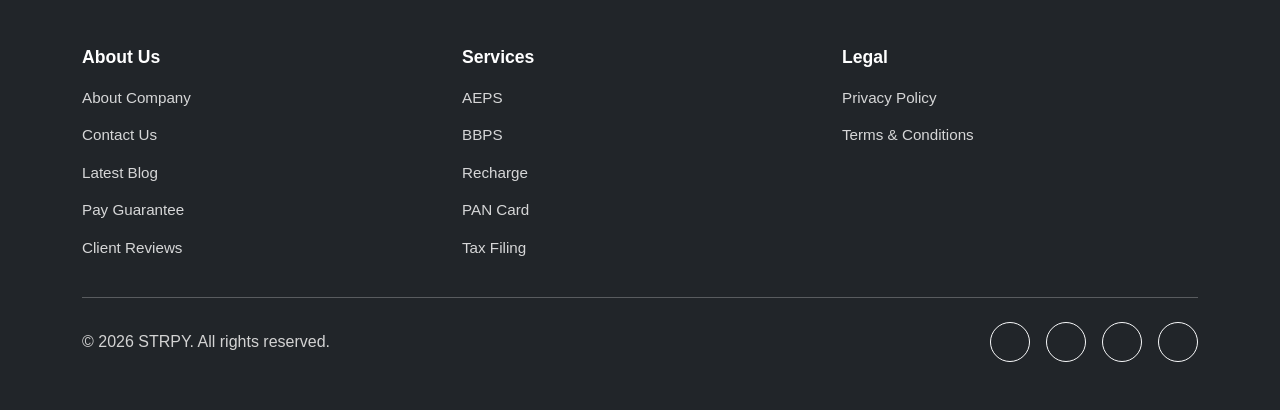
==== commit 01fb0927: "changes added for mobile view" ====
--- a/index.html
+++ b/index.html
@@ -95,7 +95,7 @@
                             <span class="hero-trust-num">830+</span>
                             <span class="hero-trust-label">Distributors</span>
                         </div>
-                       
+
                         <!-- <div class="hero-trust-item">
                             <span class="hero-trust-num">20+</span>
                             <span class="hero-trust-label">Admins</span>
@@ -178,10 +178,22 @@
                         <h2 class="section-title mb-4">About STRPY</h2>
                         <h5 class="section-subtitle">India’s Leading Digital Payment & B2B Service Aggregator</h5>
                         <p class="section-text">
-                            STRPy is a brand under AHPS backed by investments from ICICI Bank and Kotak Bank. It was incorporated in 2016 with a vision to bring Financial and Digital inclusion through technology built around the India Stack. Since then STRPY has grown it's network to over 10,00,000 Merchants and 30+ Corporates, offering a complete suite of Payment and Onboarding products, such as, AEPS, Cash Management, BBPS, IMPS, BHIM Aadhaar Pay, UPI, MicroATM and QR. New Web has partnered with multiple Banks as a corporate Business Correspondent (BC) and as a Master Merchant, thereby creating a resilient back end infrastructure.
+                            STRPy is a brand under AHPS backed by investments from ICICI Bank and Kotak Bank. It was
+                            incorporated in 2016 with a vision to bring Financial and Digital inclusion through
+                            technology built around the India Stack. Since then STRPY has grown it's network to over
+                            10,00,000 Merchants and 30+ Corporates, offering a complete suite of Payment and Onboarding
+                            products, such as, AEPS, Cash Management, BBPS, IMPS, BHIM Aadhaar Pay, UPI, MicroATM and
+                            QR. New Web has partnered with multiple Banks as a corporate Business Correspondent (BC) and
+                            as a Master Merchant, thereby creating a resilient back end infrastructure.
                         </p>
                         <p class="section-text">
-                            The need for developing simple yet powerful products targeted towards the underserved and unbanked, triggered the inception of the company. With the advent of the solution, we are now successfully able to help the rural people to uplift themselves with additional income generation, banking access, credit access, digital payments and other financial services. To further this cause we are developing a Super APP Platform for the rural / semi urban population that will enable them to seamlessly interact with various financial products and services.
+                            The need for developing simple yet powerful products targeted towards the underserved and
+                            unbanked, triggered the inception of the company. With the advent of the solution, we are
+                            now successfully able to help the rural people to uplift themselves with additional income
+                            generation, banking access, credit access, digital payments and other financial services. To
+                            further this cause we are developing a Super APP Platform for the rural / semi urban
+                            population that will enable them to seamlessly interact with various financial products and
+                            services.
                         </p>
                         <ul class="about-features list-unstyled">
                             <li><i class="fa-solid fa-shield-halved"></i> Secure Banking</li>
@@ -203,45 +215,45 @@
                 <div class="item" style="
             background-image: url('/assets/carousel1.png');
           ">
-                    <div class="content">
-                        <!-- <div class="name">Flight Booking</div>
-                    <div class="des">
-                        Book your flights with STRPY and get the best deals on domestic and international flights.
+                    <!-- <div class="content">
+                        <div class="name">Flight Booking</div>
+                        <div class="des">
+                            Book your flights with STRPY and get the best deals on domestic and international flights.
+                        </div>
                     </div> -->
-                    </div>
                 </div>
 
                 <div class="item" style="
             background-image: url('/assets/insurance_carousel.png');
           ">
-                    <div class="content">
+                    <!-- <div class="content">
                         <div class="name">Insurance</div>
                         <div class="des">
                             Protect yourself and your loved ones with our comprehensive insurance plans.
                         </div>
-                    </div>
+                    </div> -->
                 </div>
 
                 <div class="item" style="
             background-image: url('/assets/insurance_carousel.png');
           ">
-                    <div class="content">
+                    <!-- <div class="content">
                         <div class="name">Insurance</div>
                         <div class="des">
                             Protect yourself and your loved ones with our comprehensive insurance plans.
                         </div>
-                    </div>
+                    </div> -->
                 </div>
 
                 <div class="item" style="
             background-image: url('https://images.unsplash.com/photo-1477346611705-65d1883cee1e?q=80&w=2070&auto=format&fit=crop&ixlib=rb-4.1.0&ixid=M3wxMjA3fDB8MHxwaG90by1wYWdlfHx8fGVufDB8fHx8fA%3D%3D');
           ">
-                    <div class="content">
+                    <!-- <div class="content">
                         <div class="name">Japan</div>
                         <div class="des">
                             Discover serene mountain temples shrouded in dusk and ancient forest trails.
                         </div>
-                    </div>
+                    </div> -->
                 </div>
             </div>
 
@@ -266,7 +278,8 @@
                         </div>
                         <div class="card-body px-0">
                             <h4 class="service-title">AEPS</h4>
-                            <p class="service-text">AePS is a bank led model which allows online interoperable financial transaction at PoS using Aadhaar authentication.</p>
+                            <p class="service-text">AePS is a bank led model which allows online interoperable financial
+                                transaction at PoS using Aadhaar authentication.</p>
                         </div>
                     </div>
                 </div>
@@ -280,7 +293,8 @@
                         </div>
                         <div class="card-body px-0">
                             <h4 class="service-title">Payout</h4>
-                            <p class="service-text">Payout service is a faster way to transfer money into multiple bank accounts using just a few clicks.</p>
+                            <p class="service-text">Payout service is a faster way to transfer money into multiple bank
+                                accounts using just a few clicks.</p>
                         </div>
                     </div>
                 </div>
@@ -294,7 +308,8 @@
                         </div>
                         <div class="card-body px-0">
                             <h4 class="service-title">BBPS</h4>
-                            <p class="service-text">Pay electricity, water, gas, and 100+ bills instantly through an integrated, accessible system.</p>
+                            <p class="service-text">Pay electricity, water, gas, and 100+ bills instantly through an
+                                integrated, accessible system.</p>
                         </div>
                     </div>
                 </div>
@@ -308,7 +323,8 @@
                         </div>
                         <div class="card-body px-0">
                             <h4 class="service-title">Micro ATM</h4>
-                            <p class="service-text">Used by Business Correspondents to deliver basic banking services and immediate cash transactions.</p>
+                            <p class="service-text">Used by Business Correspondents to deliver basic banking services
+                                and immediate cash transactions.</p>
                         </div>
                     </div>
                 </div>
@@ -322,7 +338,8 @@
                         </div>
                         <div class="card-body px-0">
                             <h4 class="service-title">Recharge</h4>
-                            <p class="service-text">Quick prepaid and postpaid recharges for all mobile operators with instant confirmation.</p>
+                            <p class="service-text">Quick prepaid and postpaid recharges for all mobile operators with
+                                instant confirmation.</p>
                         </div>
                     </div>
                 </div>
@@ -336,7 +353,8 @@
                         </div>
                         <div class="card-body px-0">
                             <h4 class="service-title">DMT</h4>
-                            <p class="service-text">Safe and secure domestic money transfer across India via our robust retailer partner network.</p>
+                            <p class="service-text">Safe and secure domestic money transfer across India via our robust
+                                retailer partner network.</p>
                         </div>
                     </div>
                 </div>
@@ -350,7 +368,8 @@
                         </div>
                         <div class="card-body px-0">
                             <h4 class="service-title">PAN Card</h4>
-                            <p class="service-text">Professional service for New PAN and Correction applications through NSDL and UTI infrastructure with effortless digital processing.</p>
+                            <p class="service-text">Professional service for New PAN and Correction applications through
+                                NSDL and UTI infrastructure with effortless digital processing.</p>
                         </div>
                     </div>
                 </div>
@@ -360,11 +379,13 @@
                     <div class="service-card shadow-sm">
                         <div class="service-icon"><i class="fa-solid fa-plane-departure"></i></div>
                         <div class="service-images">
-                            <img src="https://img.icons8.com/3d-fluency/200/airplane-take-off.png" alt="Flight Booking Service">
+                            <img src="https://img.icons8.com/3d-fluency/200/airplane-take-off.png"
+                                alt="Flight Booking Service">
                         </div>
                         <div class="card-body px-0">
                             <h4 class="service-title">Flight Booking</h4>
-                            <p class="service-text">Best deals on domestic and international flight tickets with instant e-ticket generation.</p>
+                            <p class="service-text">Best deals on domestic and international flight tickets with instant
+                                e-ticket generation.</p>
                         </div>
                     </div>
                 </div>
@@ -636,7 +657,8 @@
                     <div class="pricing-card">
                         <div class="pricing-badge">Most Popular</div>
                         <h4 class="pricing-title">Retailer</h4>
-                        <p class="pricing-subtitle mb-md-3">Join as Retailer and offer utility services from your shop</p>
+                        <p class="pricing-subtitle mb-md-3">Join as Retailer and offer utility services from your shop
+                        </p>
                         <div class="pricing-amount">
                             <div class="pricing-amount-row">
                                 <span class="currency">₹</span>
@@ -651,7 +673,8 @@
                                 </div>
                             </div>
                         </div>
-                        <p class="pricing-total-note"><i class="fa-solid fa-circle-info"></i> Total payable: ₹11,800 incl. GST</p>
+                        <p class="pricing-total-note"><i class="fa-solid fa-circle-info"></i> Total payable: ₹11,800
+                            incl. GST</p>
                         <ul class="pricing-features list-unstyled">
                             <li><i class="feature-check fa-solid fa-check"></i> Free Registration</li>
                             <li><i class="feature-check fa-solid fa-check"></i> 25+ Services</li>
@@ -683,7 +706,8 @@
                                 </div>
                             </div>
                         </div>
-                        <p class="pricing-total-note"><i class="fa-solid fa-circle-info"></i> Total payable: ₹29,500 incl. GST</p>
+                        <p class="pricing-total-note"><i class="fa-solid fa-circle-info"></i> Total payable: ₹29,500
+                            incl. GST</p>
                         <ul class="pricing-features list-unstyled">
                             <li><i class="feature-check fa-solid fa-check"></i> Unlimited Agents</li>
                             <li><i class="feature-check fa-solid fa-check"></i> Realtime Commission</li>
@@ -715,7 +739,8 @@
                                 </div>
                             </div>
                         </div>
-                        <p class="pricing-total-note"><i class="fa-solid fa-circle-info"></i> Total payable: ₹41,300 incl. GST</p>
+                        <p class="pricing-total-note"><i class="fa-solid fa-circle-info"></i> Total payable: ₹41,300
+                            incl. GST</p>
                         <ul class="pricing-features list-unstyled">
                             <li><i class="feature-check fa-solid fa-check"></i> Unlimited Distributors</li>
                             <li><i class="feature-check fa-solid fa-check"></i> Realtime Commission</li>
@@ -747,7 +772,8 @@
                                 </div>
                             </div>
                         </div>
-                        <p class="pricing-total-note"><i class="fa-solid fa-circle-info"></i> Total payable: ₹59,000 incl. GST</p>
+                        <p class="pricing-total-note"><i class="fa-solid fa-circle-info"></i> Total payable: ₹59,000
+                            incl. GST</p>
                         <ul class="pricing-features list-unstyled">
                             <li><i class="feature-check fa-solid fa-check"></i> Unlimited Distributors</li>
                             <li><i class="feature-check fa-solid fa-check"></i> Unlimited Agents</li>
@@ -902,9 +928,12 @@
                         </div>
                         <!-- Store Buttons -->
                         <div class="app-store-btns">
-                            <a href="https://play.google.com/store/apps/details?id=com.tech.aslwallet&pcampaignid=web_share" target="_blank" class="store-badge-link" id="playstore-link" aria-label="Get it on Google Play">
+                            <a href="https://play.google.com/store/apps/details?id=com.tech.aslwallet&pcampaignid=web_share"
+                                target="_blank" class="store-badge-link" id="playstore-link"
+                                aria-label="Get it on Google Play">
                                 <div class="store-card">
-                                    <img src="./assets/playstore.png" alt="Get it on Google Play" class="store-card-img">
+                                    <img src="./assets/playstore.png" alt="Get it on Google Play"
+                                        class="store-card-img">
                                     <div class="store-card-text">
                                         <span class="store-card-label">GET IT ON</span>
                                         <span class="store-card-name">Google Play</span>
@@ -954,7 +983,7 @@
         <!-- Floating Decorative Orbs -->
         <div class="mv-orb mv-orb-1"></div>
         <div class="mv-orb mv-orb-2"></div>
-        
+
         <!-- Liquid Waves -->
         <div class="mv-wave mv-wave-1"></div>
         <div class="mv-wave mv-wave-2"></div>
@@ -1003,7 +1032,8 @@
                         </div>
                     </div>
 
-                    <div class="mission-detail-box rounded-4 border-start border-primary border-4 shadow-sm mx-2 mx-md-0">
+                    <div
+                        class="mission-detail-box rounded-4 border-start border-primary border-4 shadow-sm mx-2 mx-md-0">
                         <p class="mb-3">
                             To bring digital convenience to every corner of India, STRPY is building a vast franchise
                             and distributor network across villages, towns, and cities. Each franchise operates a
@@ -1201,7 +1231,6 @@
         </div>
     </section>
 
-
     <!-- ==================== CONTACT SECTION ==================== -->
     <section id="contact" class="contact-section py-md-5 bg-light">
         <div class="container-lg">
@@ -1228,7 +1257,8 @@
                             <i class="fa-solid fa-location-dot"></i>
                             <div>
                                 <h6 class="contact-label">Address</h6>
-                                <p class="contact-value">OP Complex, 4th Floor, Room - 403 , Opposite Loyola High School, Kurji Road, Patna, Bihar 800010</p>
+                                <p class="contact-value">OP Complex, 4th Floor, Room - 403 , Opposite Loyola High
+                                    School, Kurji Road, Patna, Bihar 800010</p>
                             </div>
                         </div>
                     </div>
--- a/index.css
+++ b/index.css
@@ -2684,6 +2684,10 @@
         font-size: 0.9rem !important;
     }
 
+    .pricing-section::before {
+        background: #fff5fa !important;
+    }
+
     /* ==================== UTILITY CLASSES ==================== */
     .text-primary {
         color: var(--primary-color) !important;
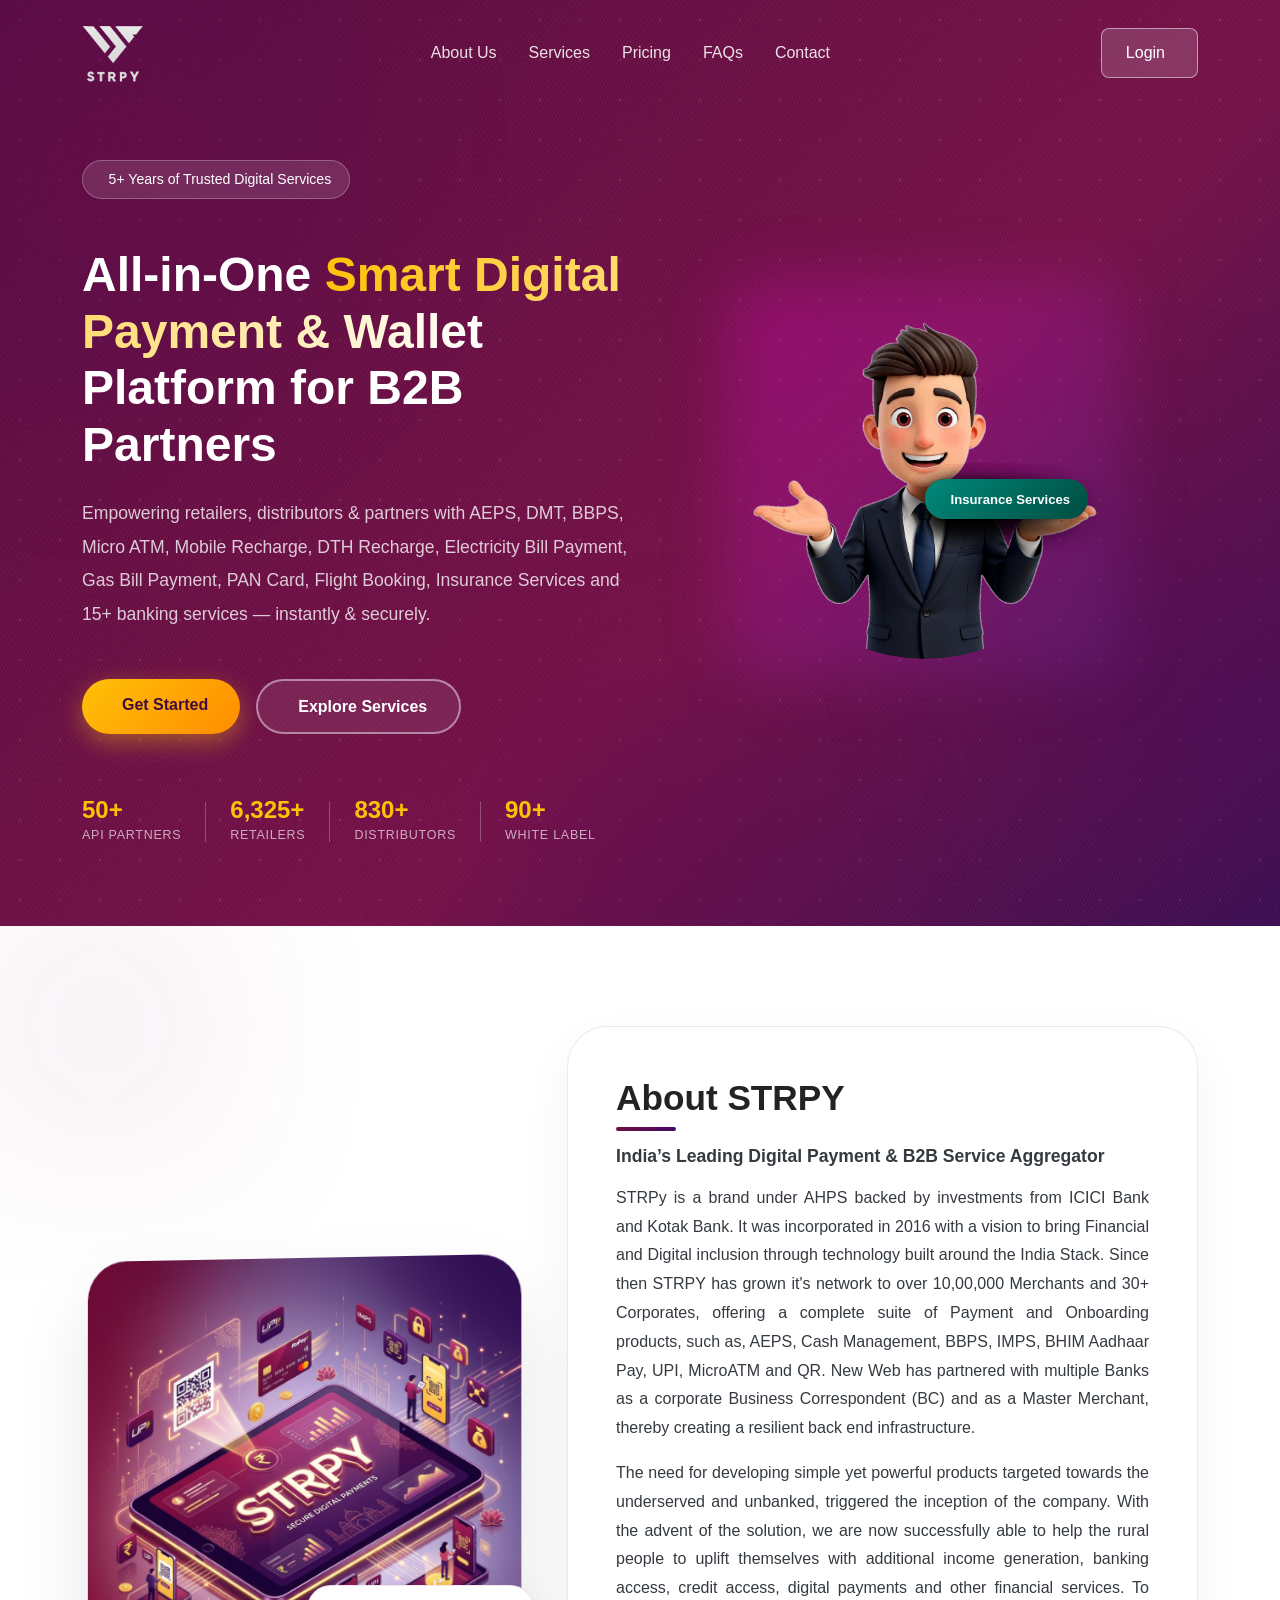
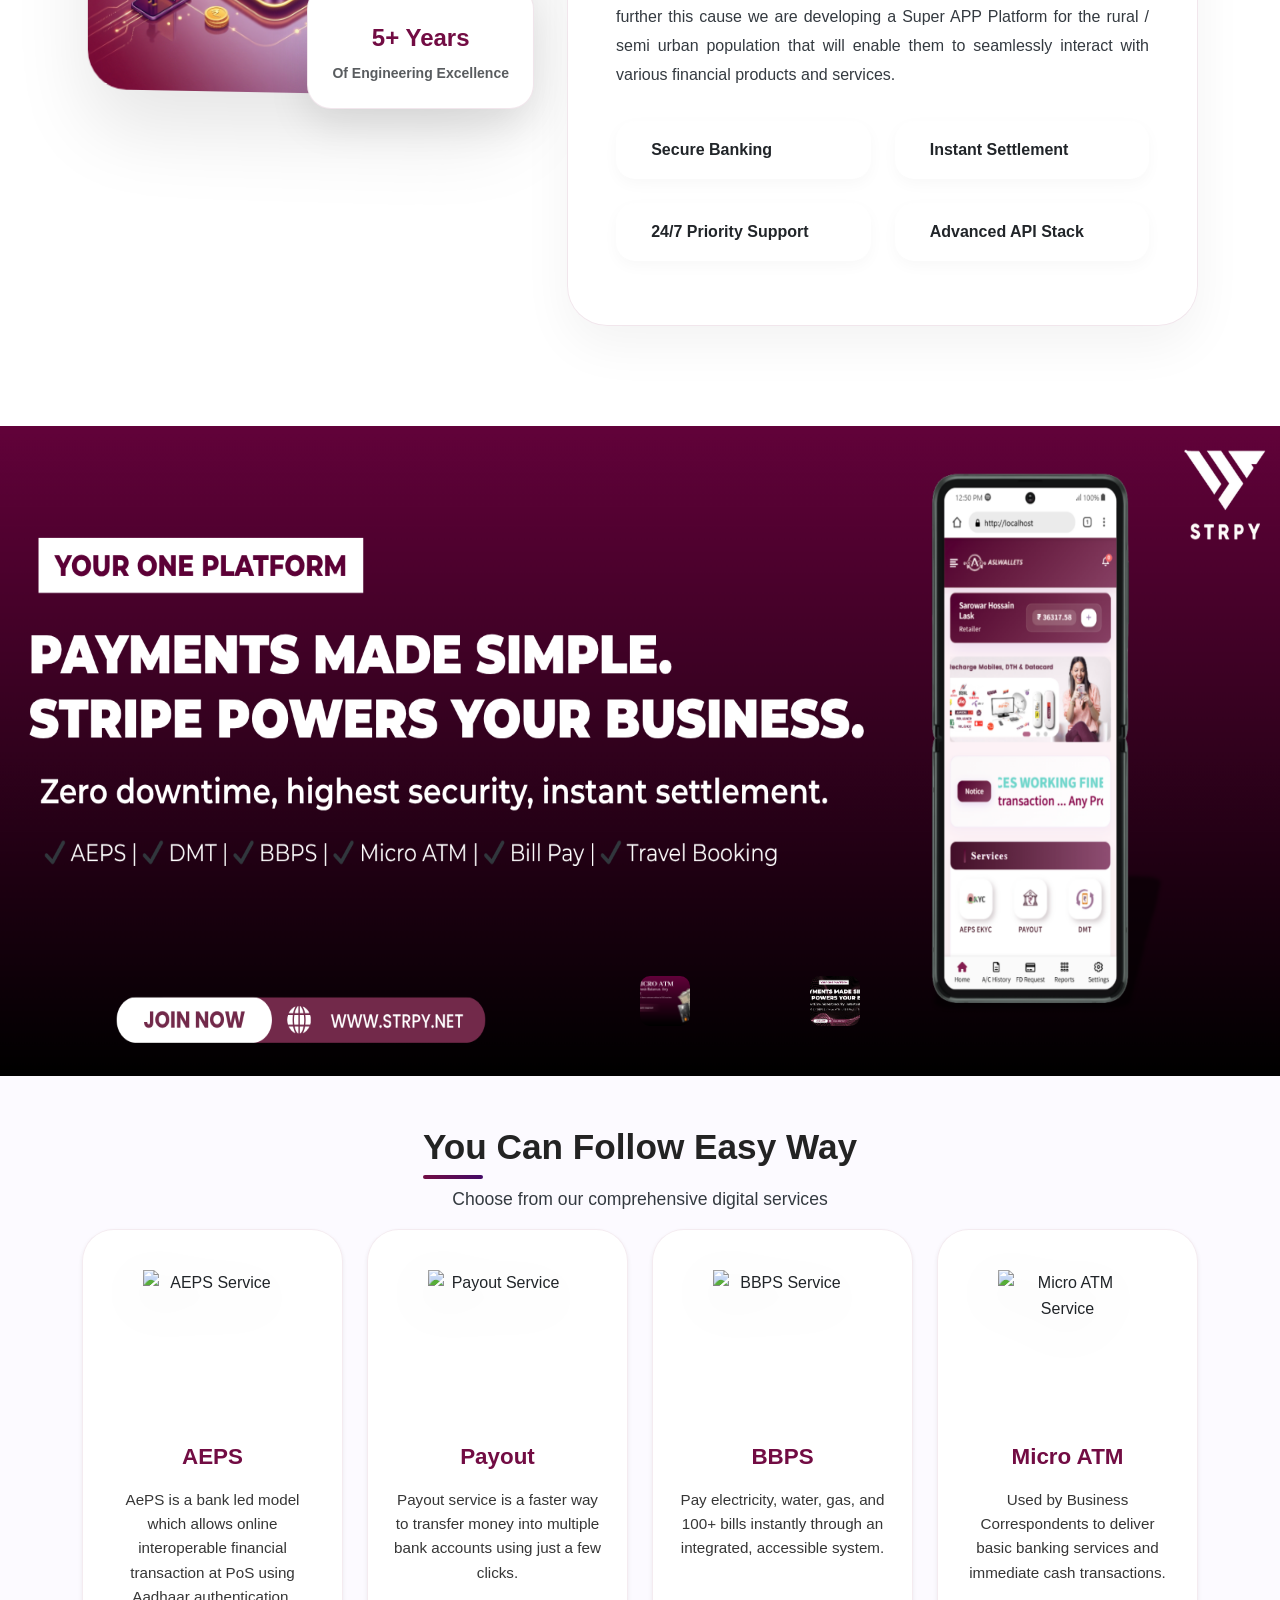
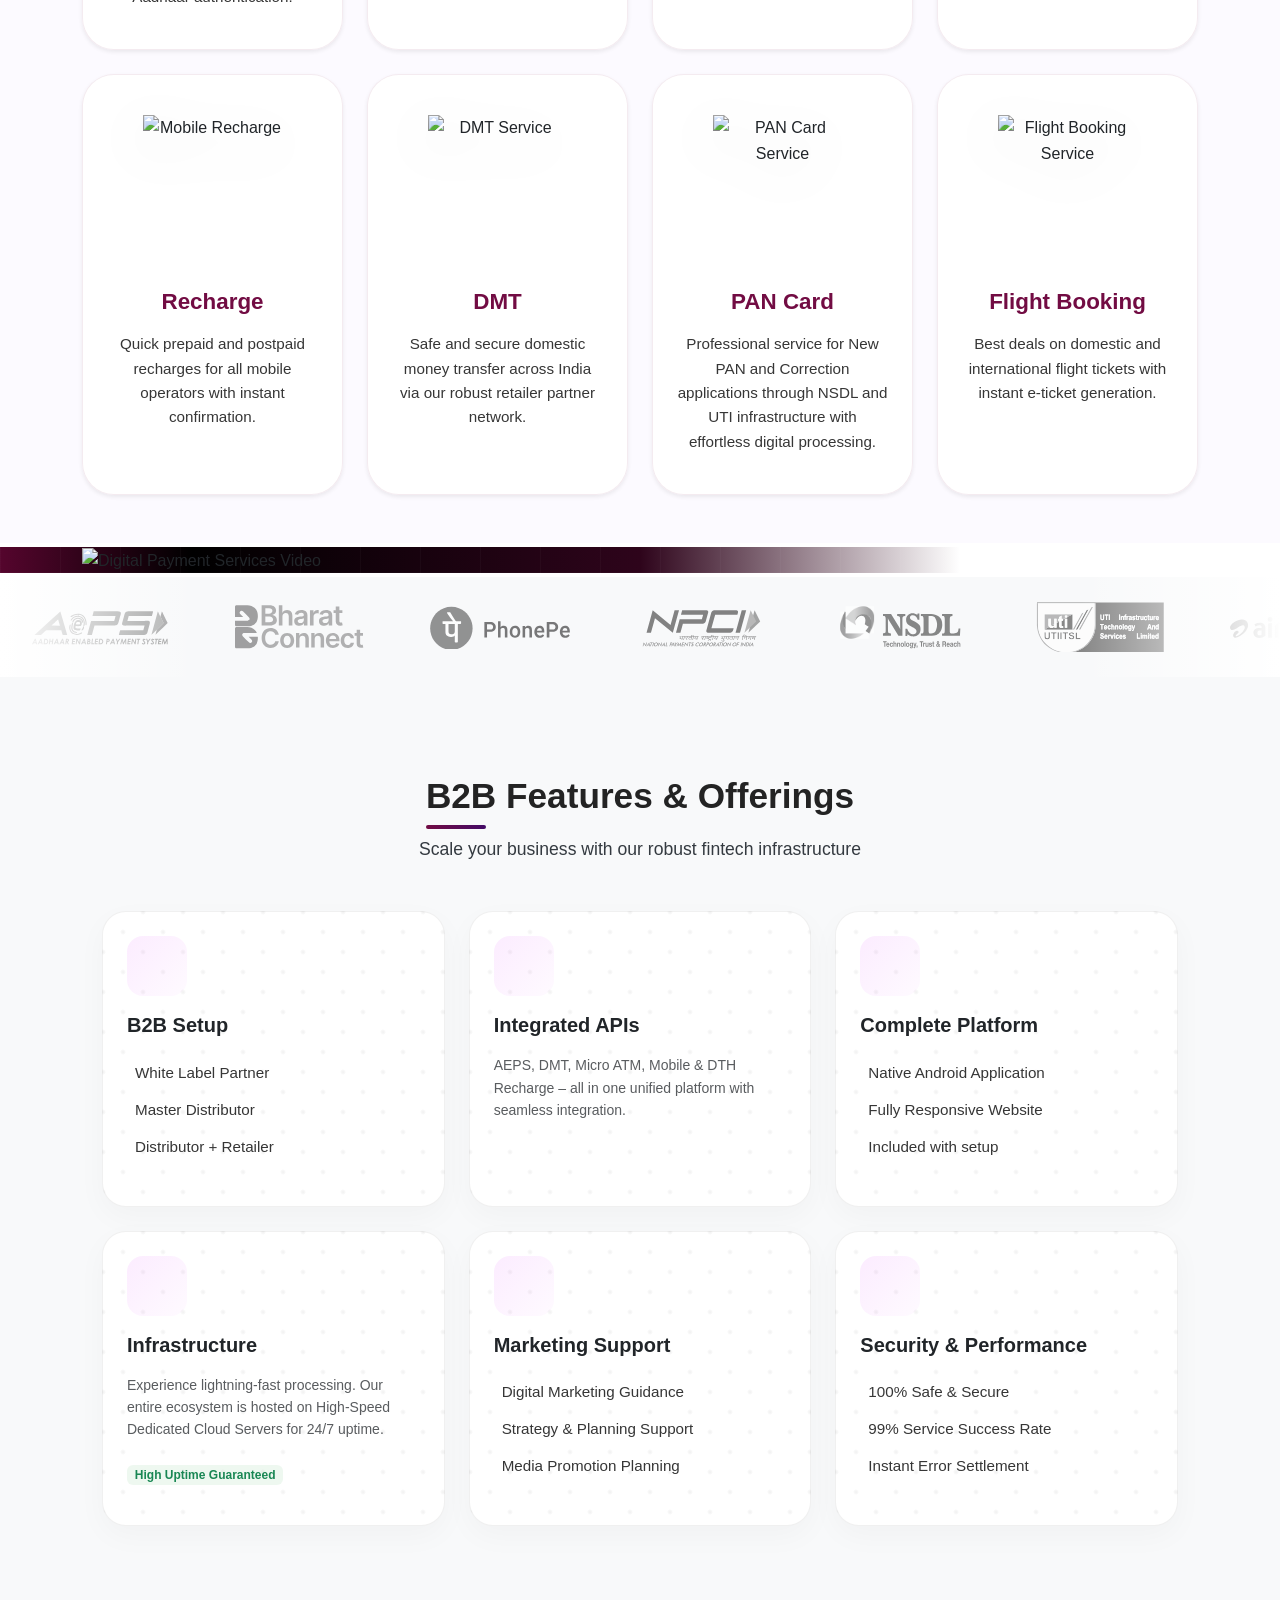
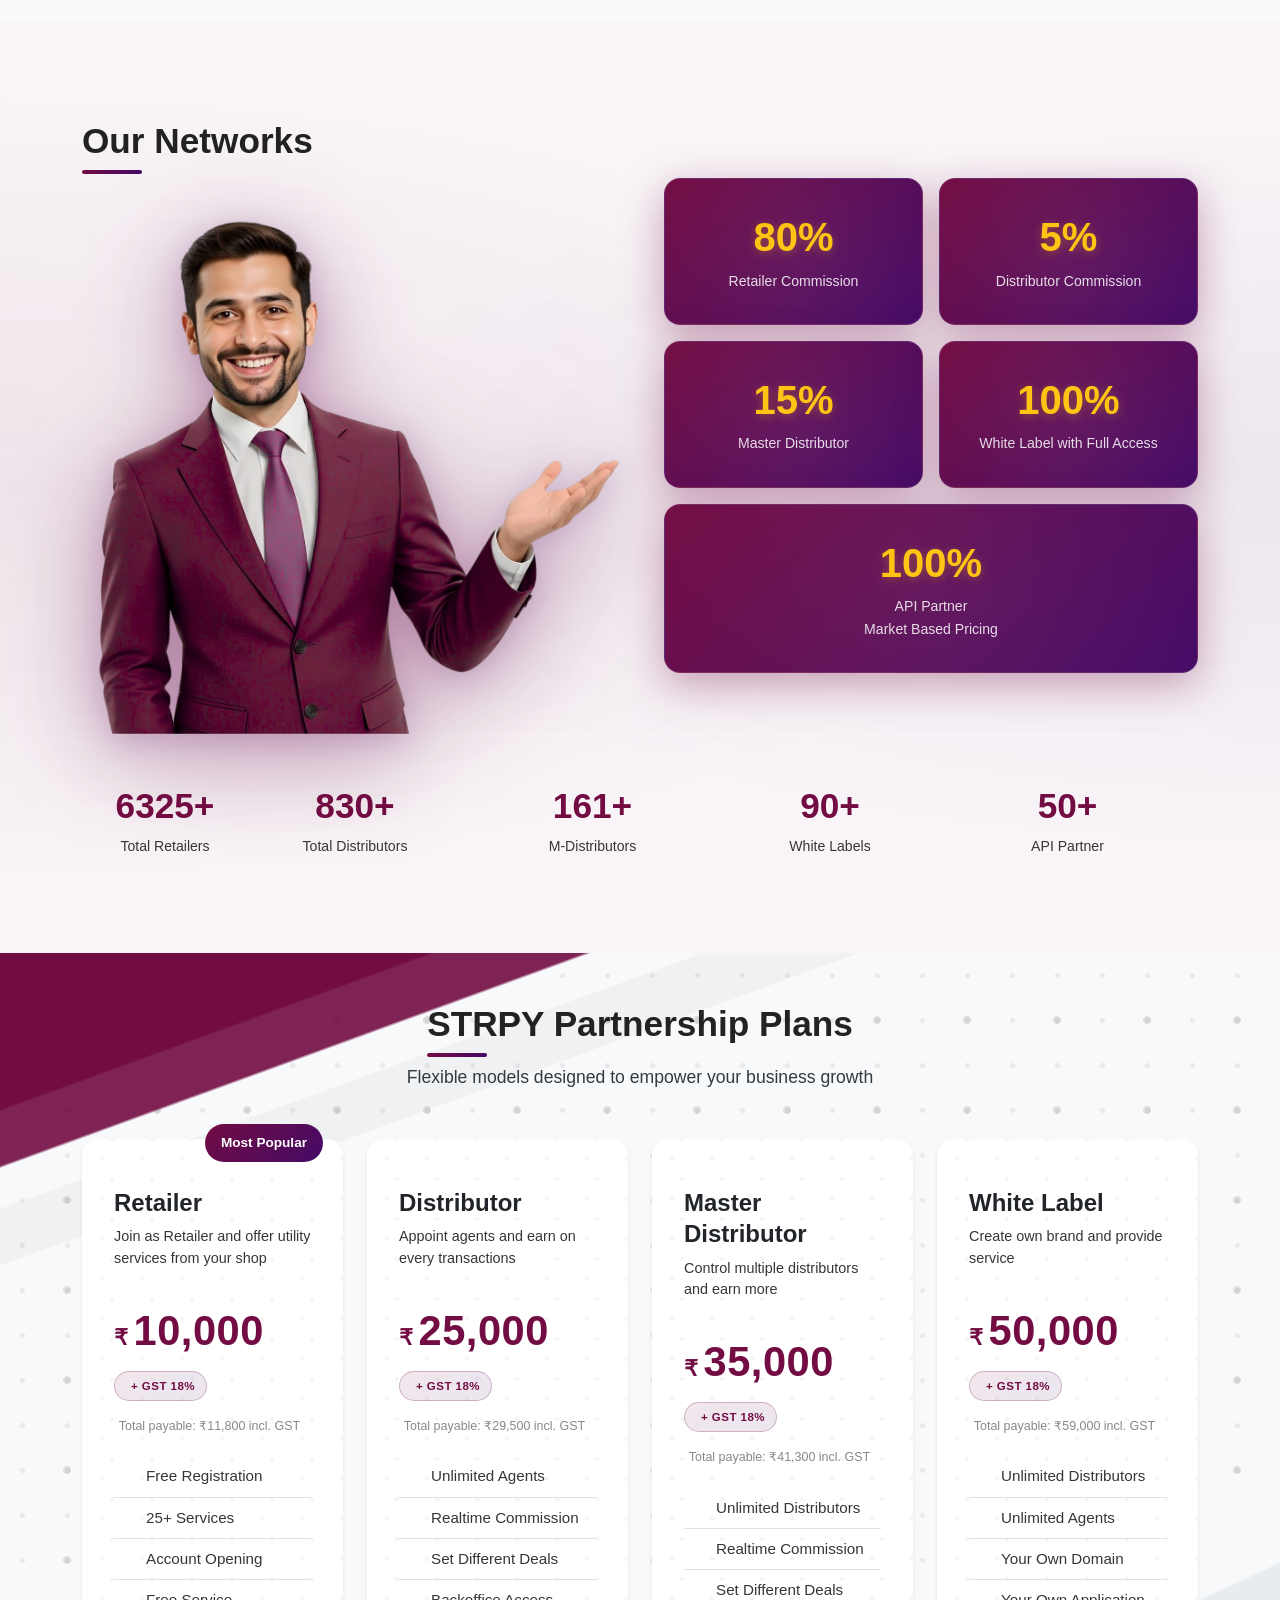
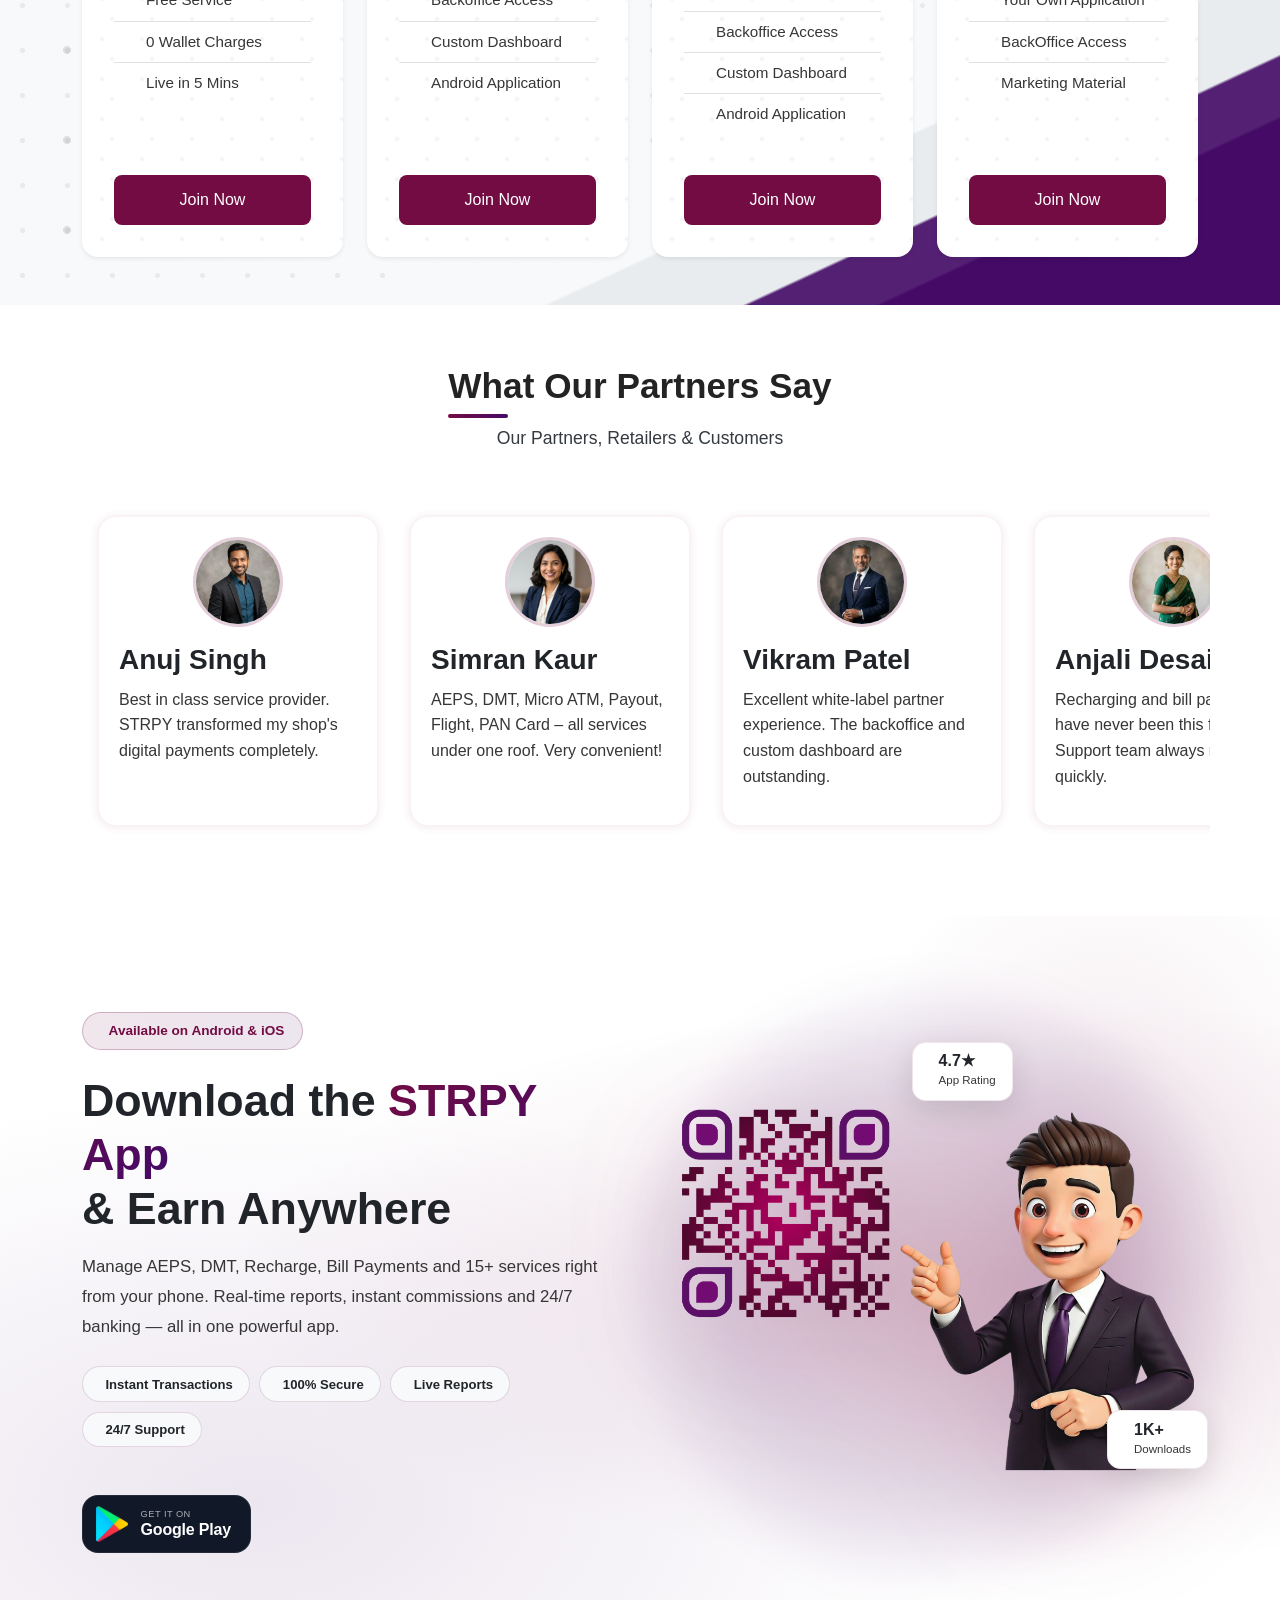
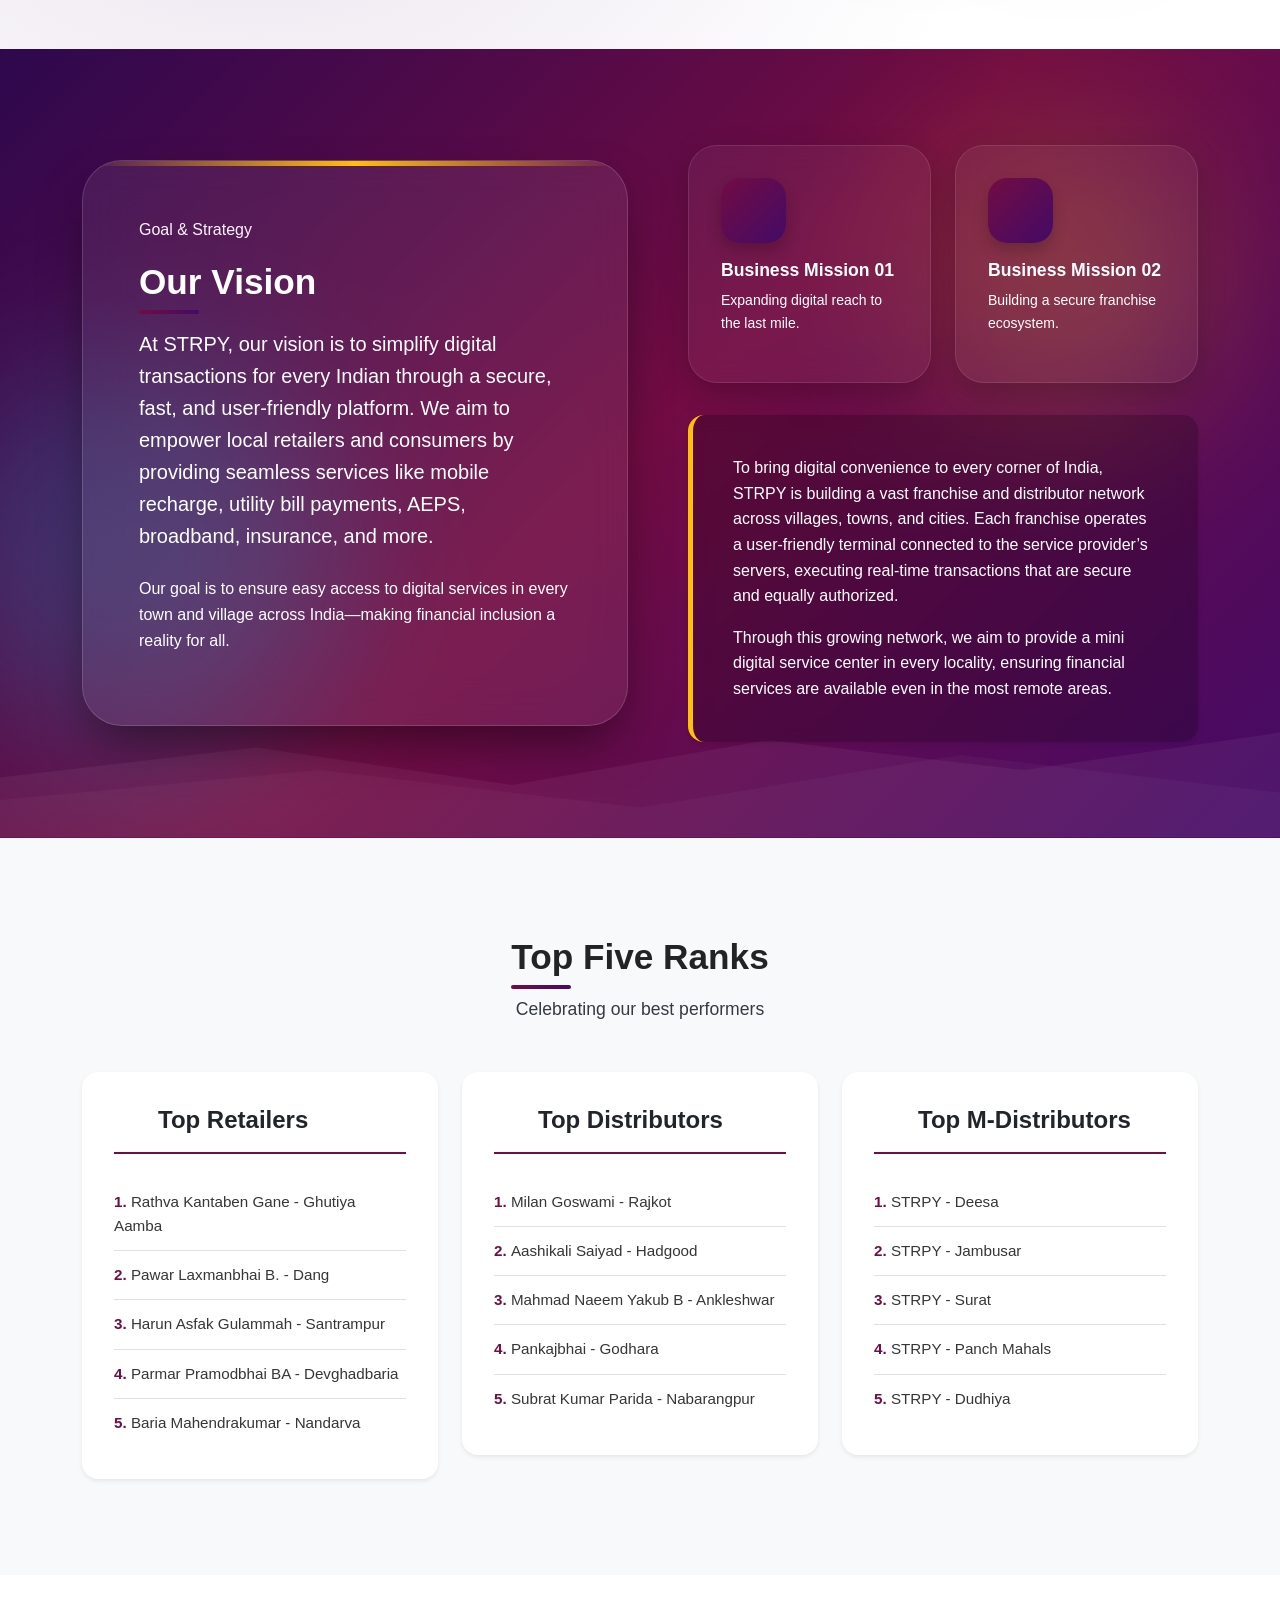
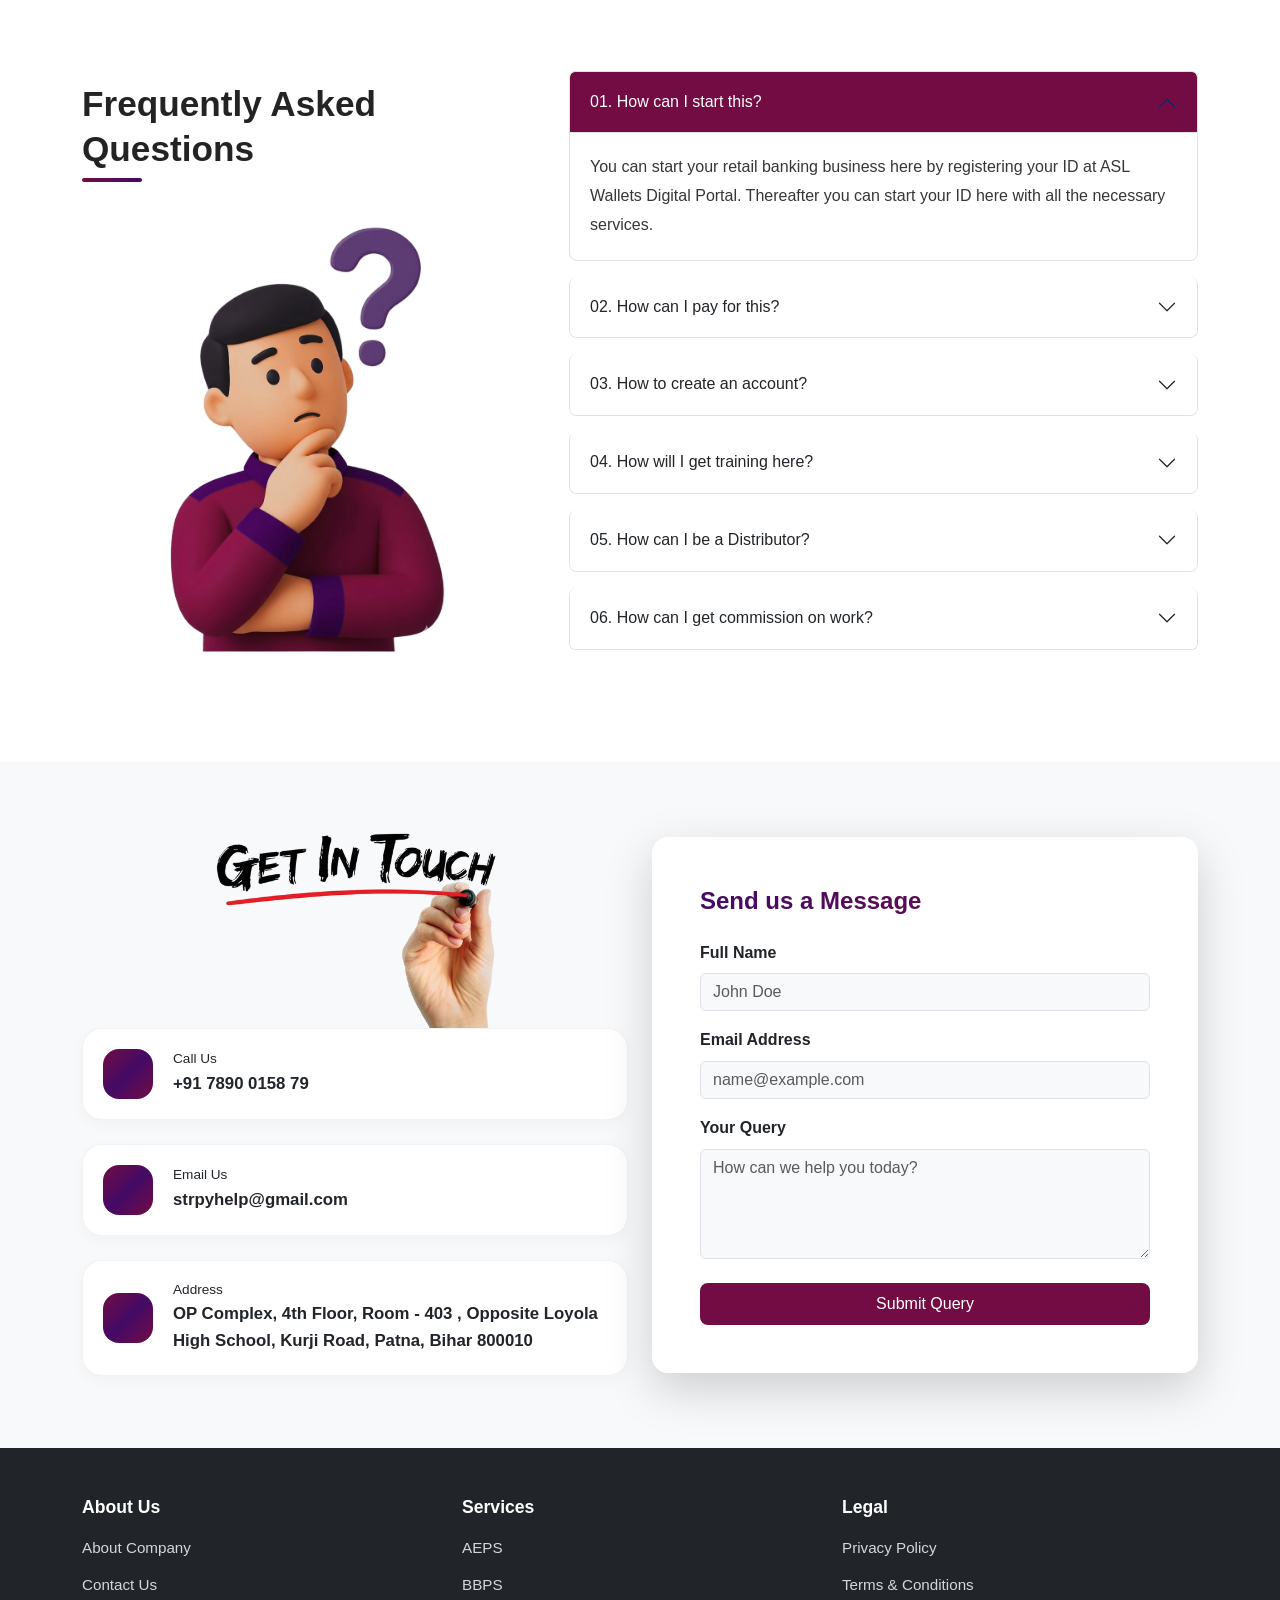
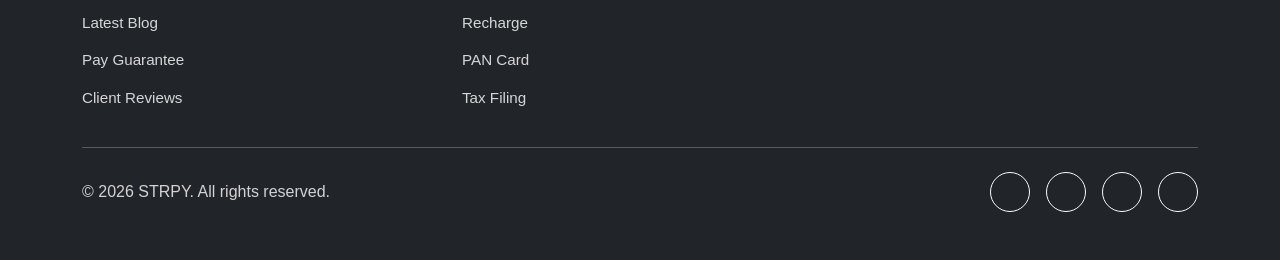
==== commit fc13acea: "added carouel" ====
--- a/index.html
+++ b/index.html
@@ -213,7 +213,7 @@
 
             <div class="slide">
                 <div class="item" style="
-            background-image: url('/assets/carousel1.png');
+            background-image: url('./assets/carousel1.png');
           ">
                     <!-- <div class="content">
                         <div class="name">Flight Booking</div>
@@ -224,7 +224,7 @@
                 </div>
 
                 <div class="item" style="
-            background-image: url('/assets/insurance_carousel.png');
+            background-image: url('./assets/carousel2.png');
           ">
                     <!-- <div class="content">
                         <div class="name">Insurance</div>
@@ -235,7 +235,7 @@
                 </div>
 
                 <div class="item" style="
-            background-image: url('/assets/insurance_carousel.png');
+            background-image: url('./assets/carousel3.png');
           ">
                     <!-- <div class="content">
                         <div class="name">Insurance</div>
@@ -246,8 +246,8 @@
                 </div>
 
                 <div class="item" style="
-            background-image: url('https://images.unsplash.com/photo-1477346611705-65d1883cee1e?q=80&w=2070&auto=format&fit=crop&ixlib=rb-4.1.0&ixid=M3wxMjA3fDB8MHxwaG90by1wYWdlfHx8fGVufDB8fHx8fA%3D%3D');
-          ">
+                    background-image: url('./assets/carousel4.png');
+                        ">
                     <!-- <div class="content">
                         <div class="name">Japan</div>
                         <div class="des">
--- a/index.css
+++ b/index.css
@@ -1740,18 +1740,18 @@
 .container-slider {
     position: relative;
     width: 100%;
-    height: 800px;
+    height: 650px;
     background: #f5f5f5;
     box-shadow: 0 30px 50px #dbdbdb;
 }
 
 .container-slider .slide .item {
-    width: 200px;
-    height: 250px;
+    width: 50px;
+    height: 50px;
     position: absolute;
-    top: 50%;
-    transform: translate(100%, -50%);
-    border-radius: 20px;
+    bottom: 50px;
+    transform: none;
+    border-radius: 10px;
     background-position: 50% 50%;
     background-size: cover;
     background-repeat: no-repeat;
@@ -1767,6 +1767,7 @@
     border-radius: 0;
     width: 100%;
     height: 100%;
+    background-size: 100% 100%;
     transition: all .5s;
 }
 
@@ -1775,15 +1776,15 @@
 }
 
 .slide .item:nth-child(4) {
-    left: calc(50% + 220px);
+    left: calc(50% + 170px);
 }
 
 .slide .item:nth-child(5) {
-    left: calc(50% + 440px);
+    left: calc(50% + 340px);
 }
 
 .slide .item:nth-child(n + 6) {
-    left: calc(50% + 660px);
+    left: calc(50% + 160px);
     opacity: 0;
 }
 
@@ -1809,6 +1810,159 @@
     font-weight: bold;
     opacity: 0.95 !important;
     animation: animate 1s ease-in-out 1 forwards;
+}
+
+@media screen and (max-width: 1200px) {
+    .container-slider {
+        height: 500px;
+    }
+
+    .slide .item {
+        width: 100px;
+        height: 150px;
+    }
+
+    .slide .item:nth-child(3) {
+        left: 55%;
+    }
+
+    .slide .item:nth-child(4) {
+        left: calc(55% + 180px);
+    }
+
+    .slide .item:nth-child(5) {
+        left: calc(55% + 360px);
+    }
+
+    .slide .item:nth-child(n + 6) {
+        left: calc(55% + 540px);
+    }
+
+    .item .content {
+        margin-left: 8%;
+        width: 400px;
+    }
+
+    .content .name {
+        font-size: 3.5rem;
+    }
+
+    .content .des {
+        font-size: 1.2rem;
+    }
+}
+
+@media screen and (max-width: 991px) {
+    .container-slider {
+        height: 400px;
+    }
+
+    .slide .item {
+        width: 110px;
+        height: 80px;
+        bottom: 3px;
+    }
+
+    .slide .item:nth-child(3) {
+        left: 40%;
+    }
+
+    .slide .item:nth-child(4) {
+        left: calc(40% + 200px);
+    }
+
+    .slide .item:nth-child(5) {
+        left: calc(40% + 100px);
+    }
+
+    .item .content {
+        margin-left: -15% !important;
+        width: 40%;
+        top: 40%;   
+    }
+
+    .content .name {
+        font-size: 2.2rem;
+    }
+
+    .content .des {
+        font-size: 0.9rem;
+    }
+}
+
+@media screen and (max-width: 768px) {
+    .container-slider {
+        height: 380px;
+    }
+
+    .slide .item {
+        width: 90px;
+        height: 70px;
+        bottom: 20px;
+    }
+
+    .slide .item:nth-child(3) {
+        left: 20%;
+    }
+
+    .slide .item:nth-child(4) {
+        left: calc(20% + 105px);
+    }
+
+    .slide .item:nth-child(5) {
+        left: calc(20% + 210px);
+    }
+
+    .item .content {
+        width: 90%;
+        top: 30%;
+    }
+
+    .content .name {
+        font-size: 1.8rem;
+    }
+
+    .content .des {
+        font-size: 0.85rem;
+    }
+}
+
+@media screen and (max-width: 576px) {
+    .container-slider {
+        height: 320px;
+        margin-top: 1rem;
+    }
+
+    .slide .item {
+        width: 70px;
+        height: 55px;
+        bottom: 15px;
+    }
+
+    .slide .item:nth-child(3) {
+        left: 10%;
+    }
+
+    .slide .item:nth-child(4) {
+        left: calc(10% + 85px);
+    }
+
+    .slide .item:nth-child(5) {
+        left: calc(10% + 210px);
+    }
+
+    .item .content {
+        width: 240px;
+        margin-left: 10px;
+    }
+
+    .content .name {
+        font-size: 1.8rem;
+    }
+
+    .content .des {
+        font-size: 0.85rem;
+    }
 }
 
 .content .des {
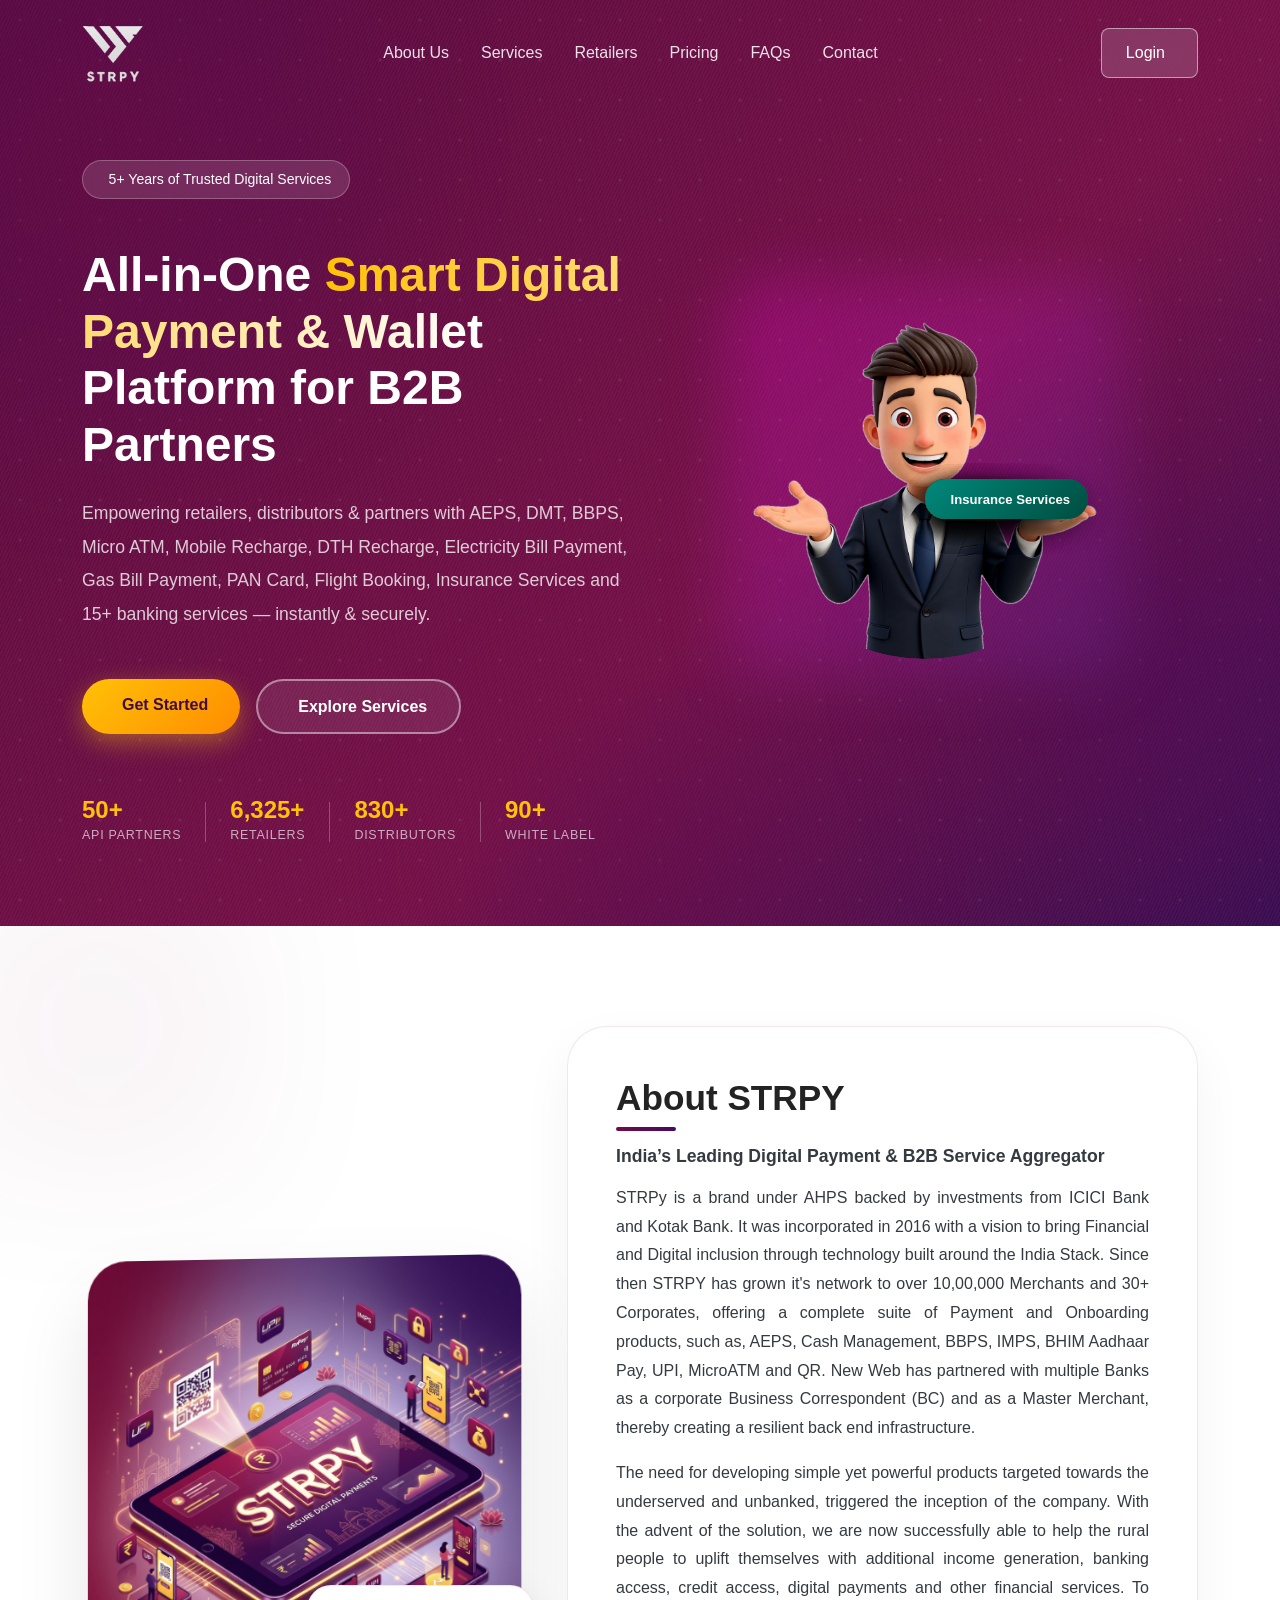
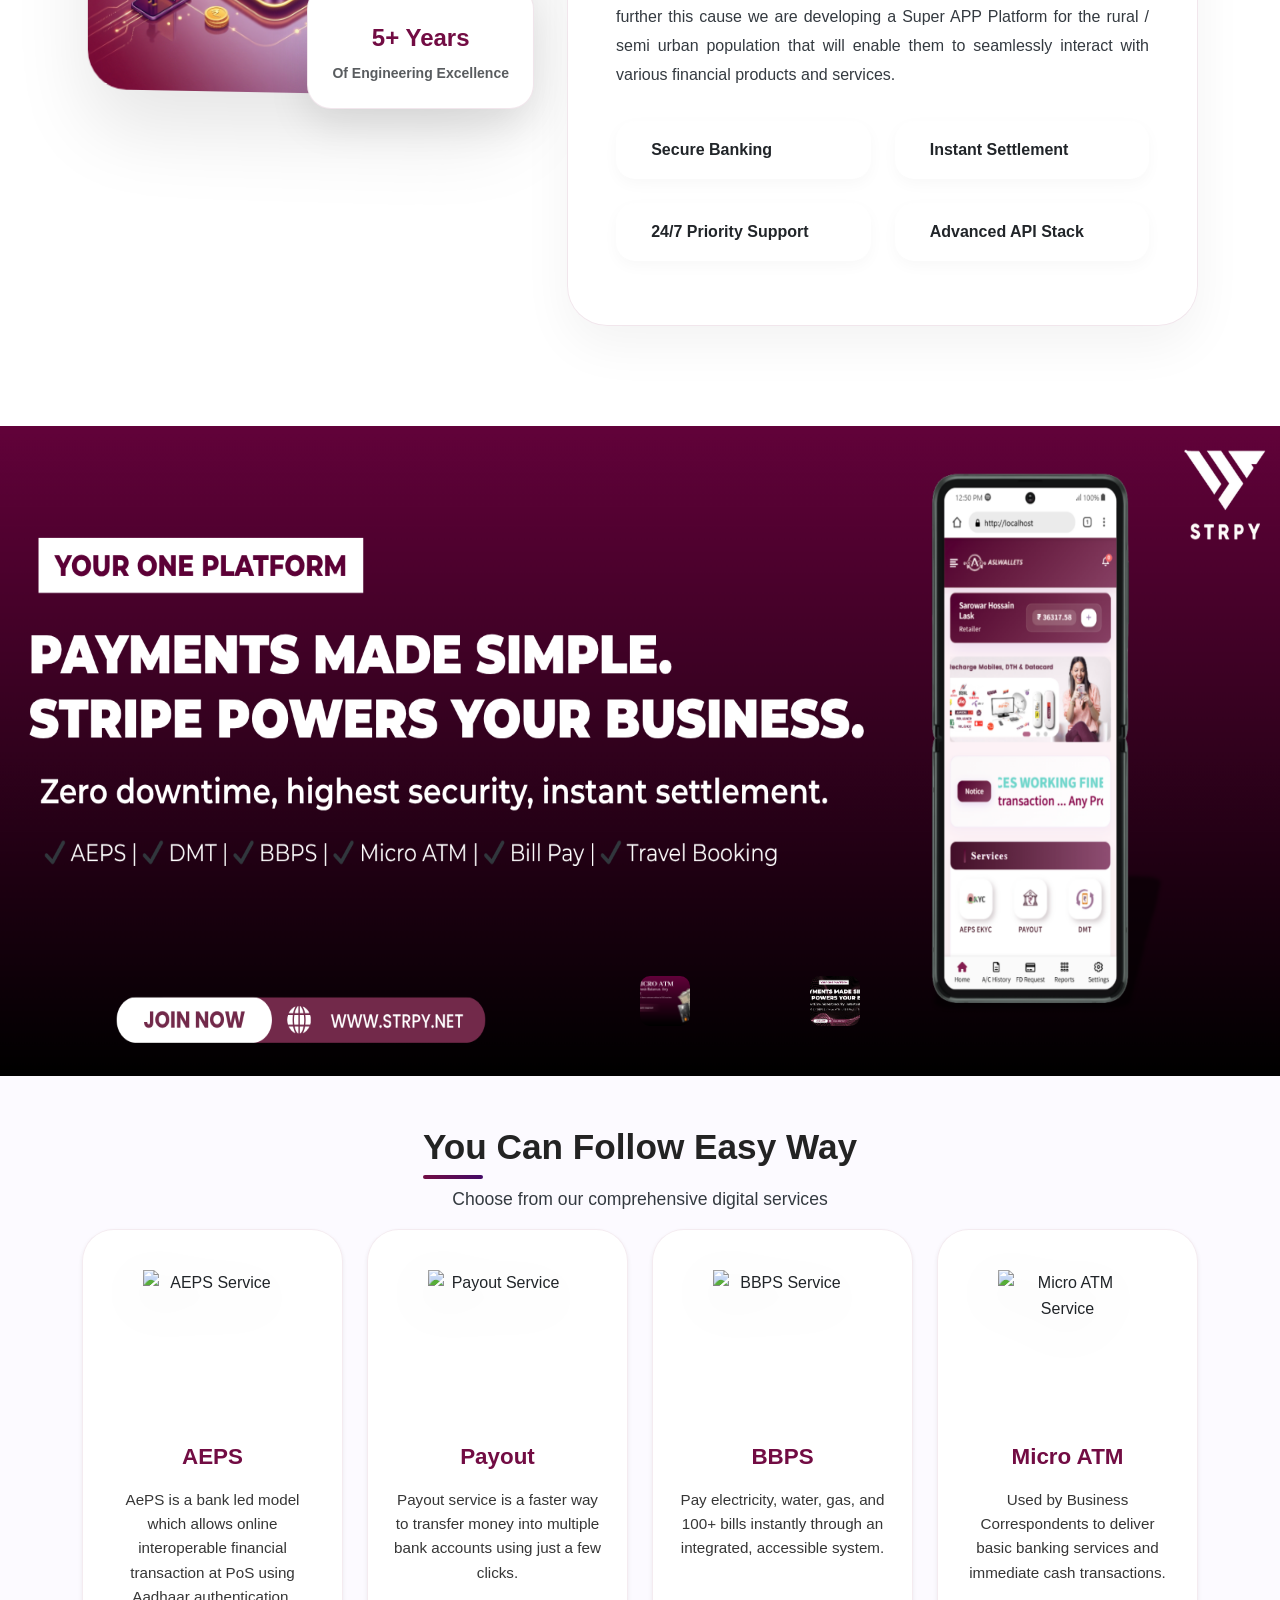
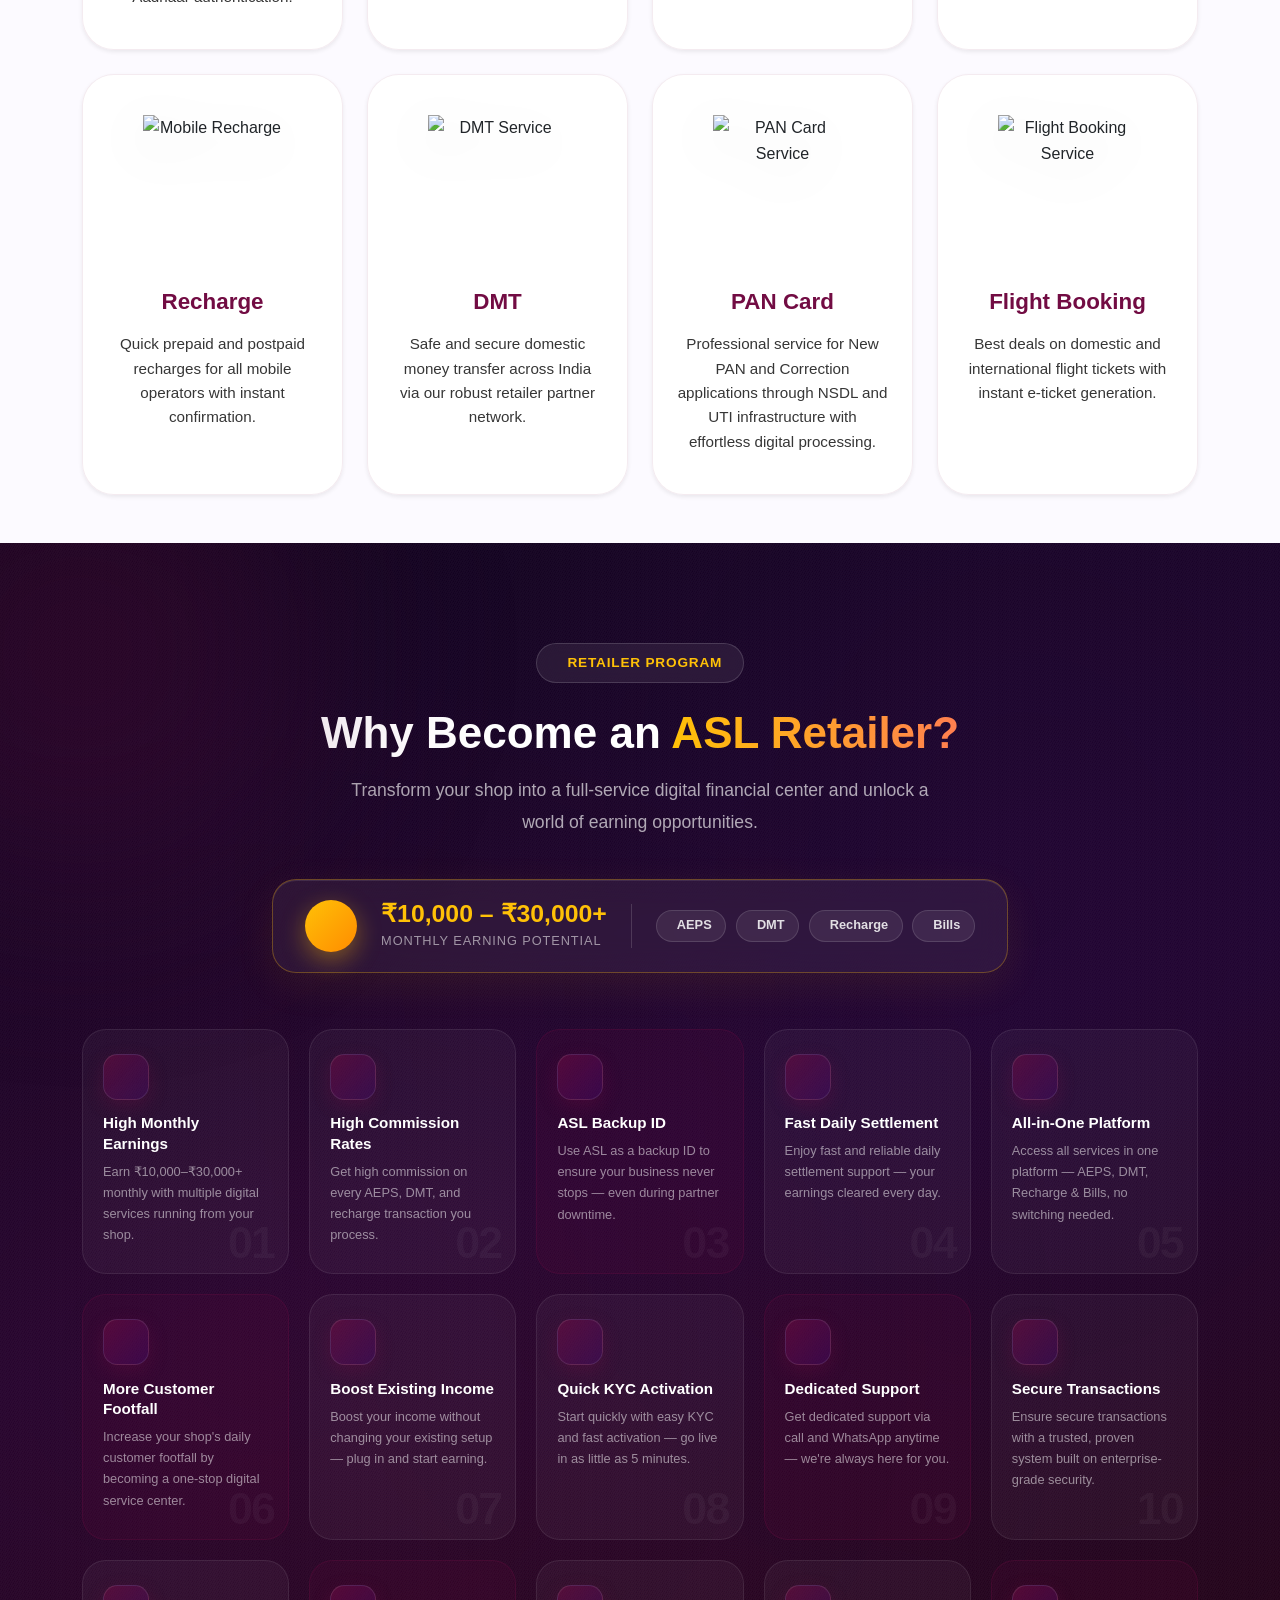
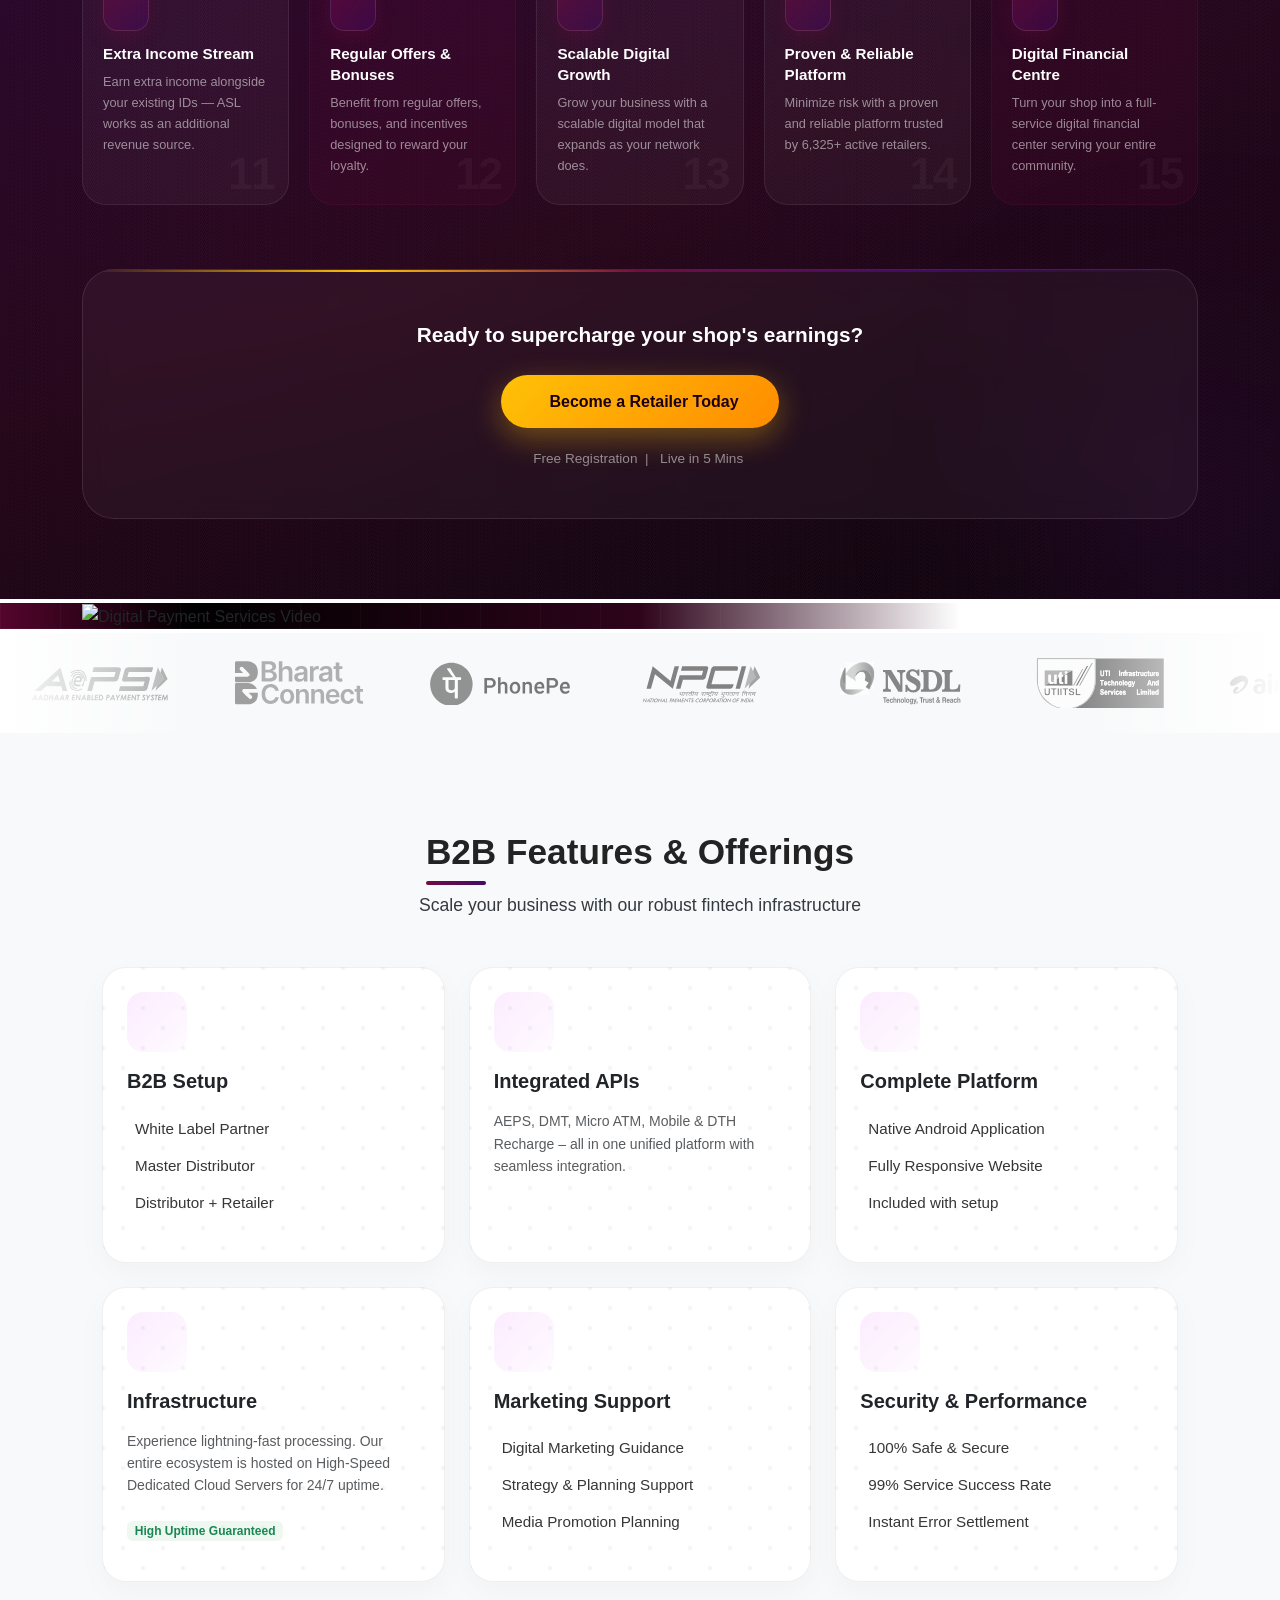
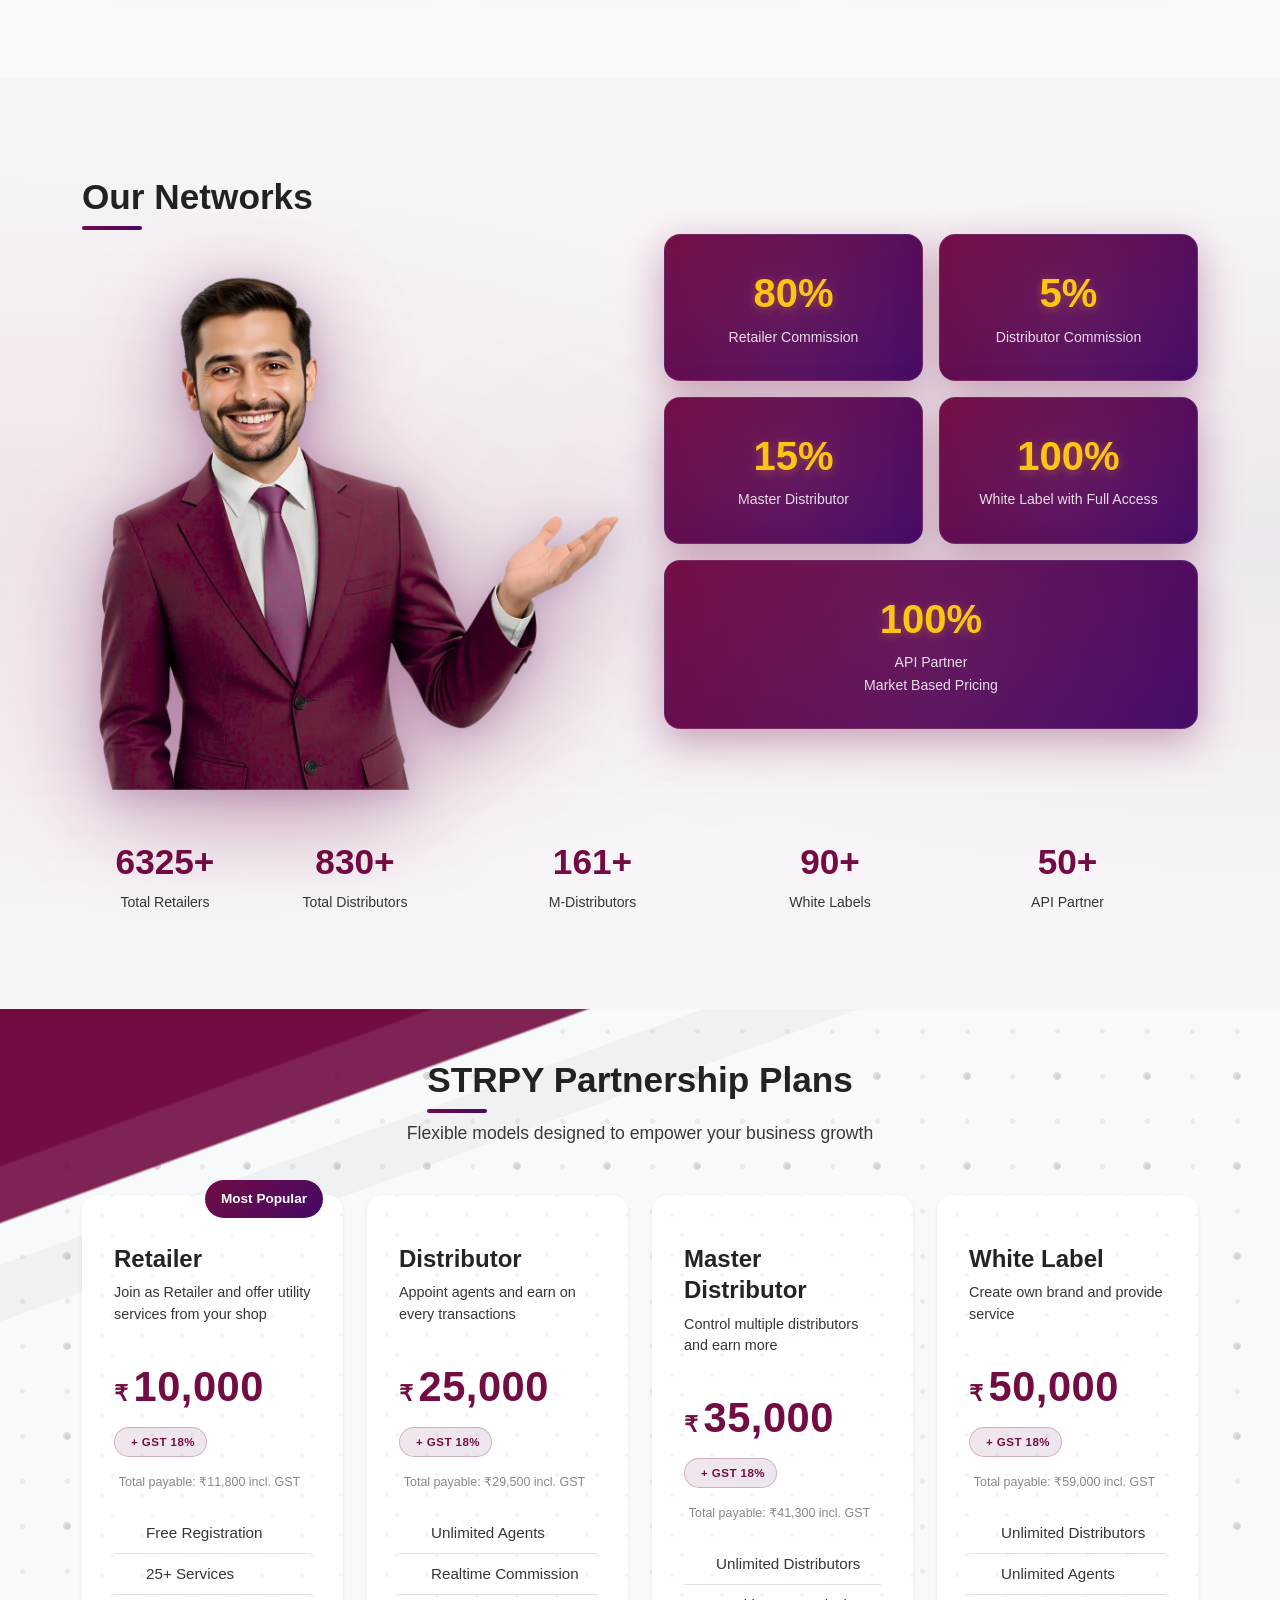
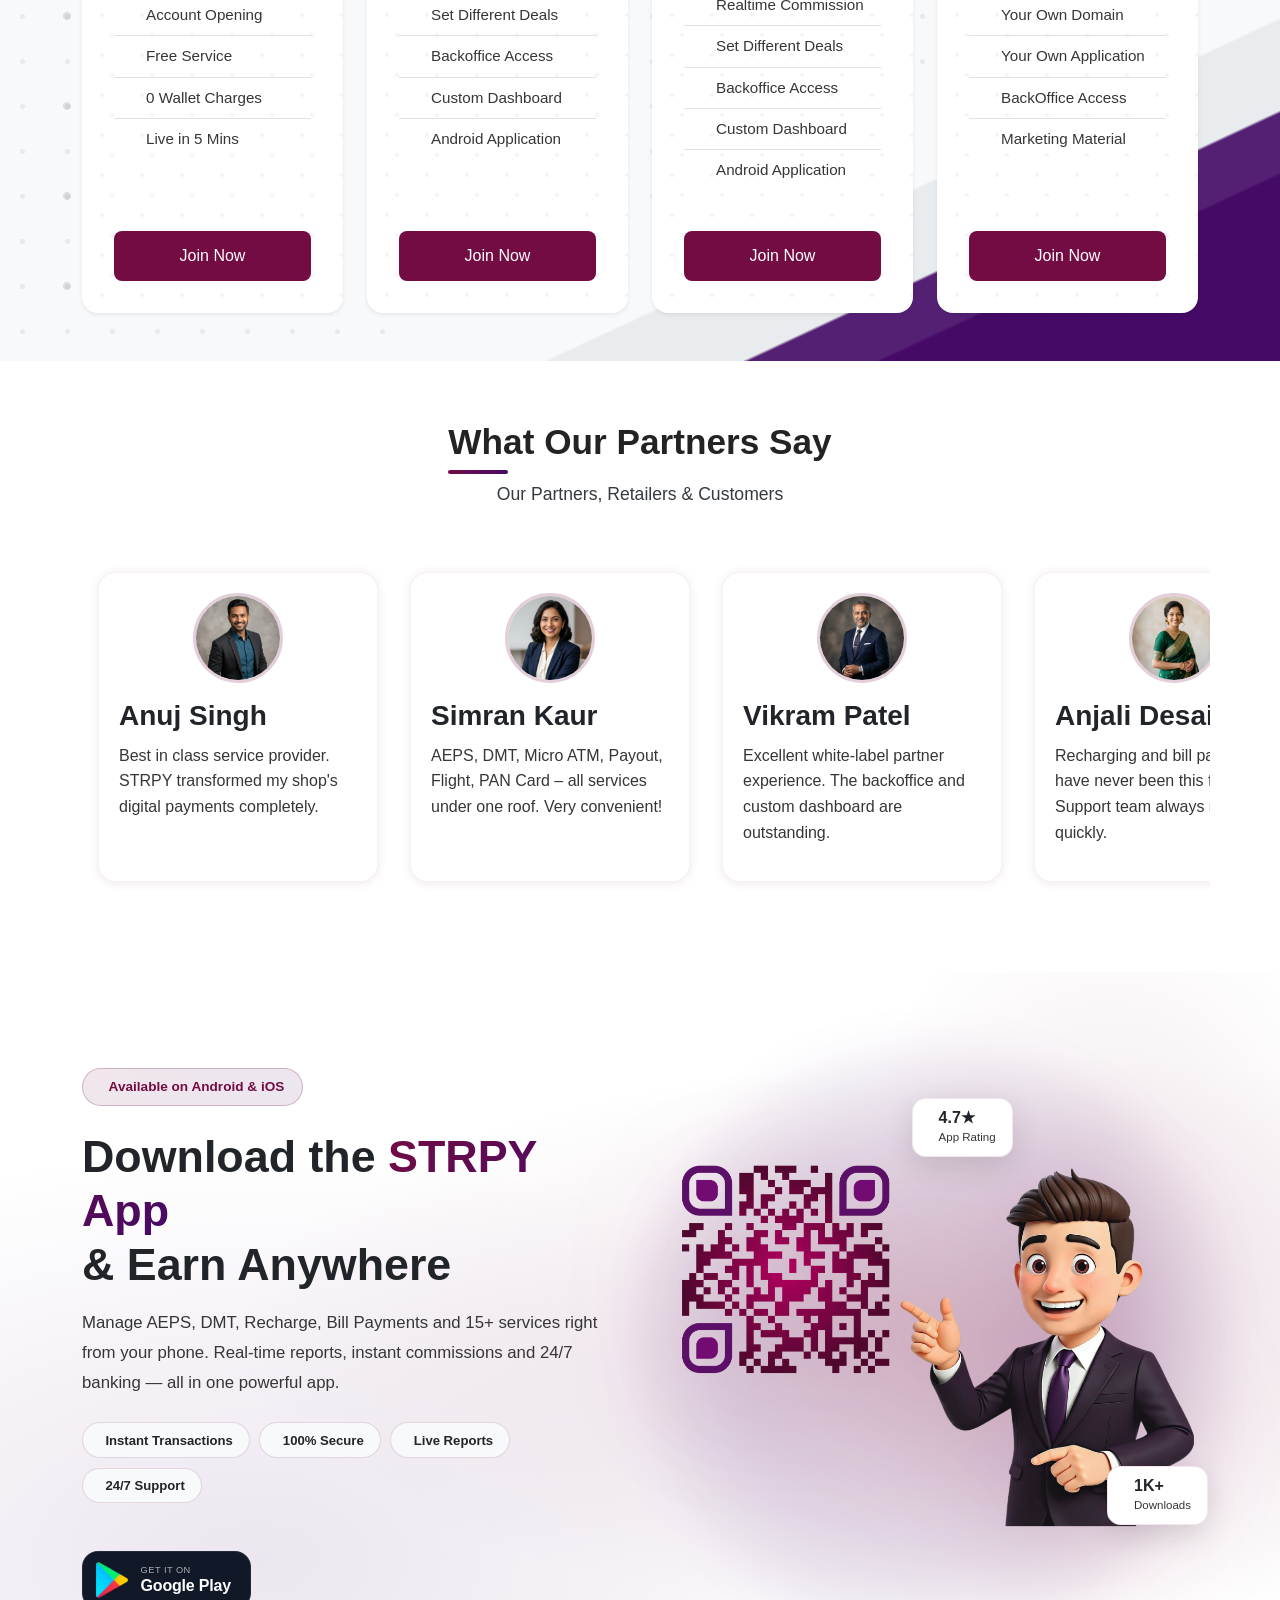
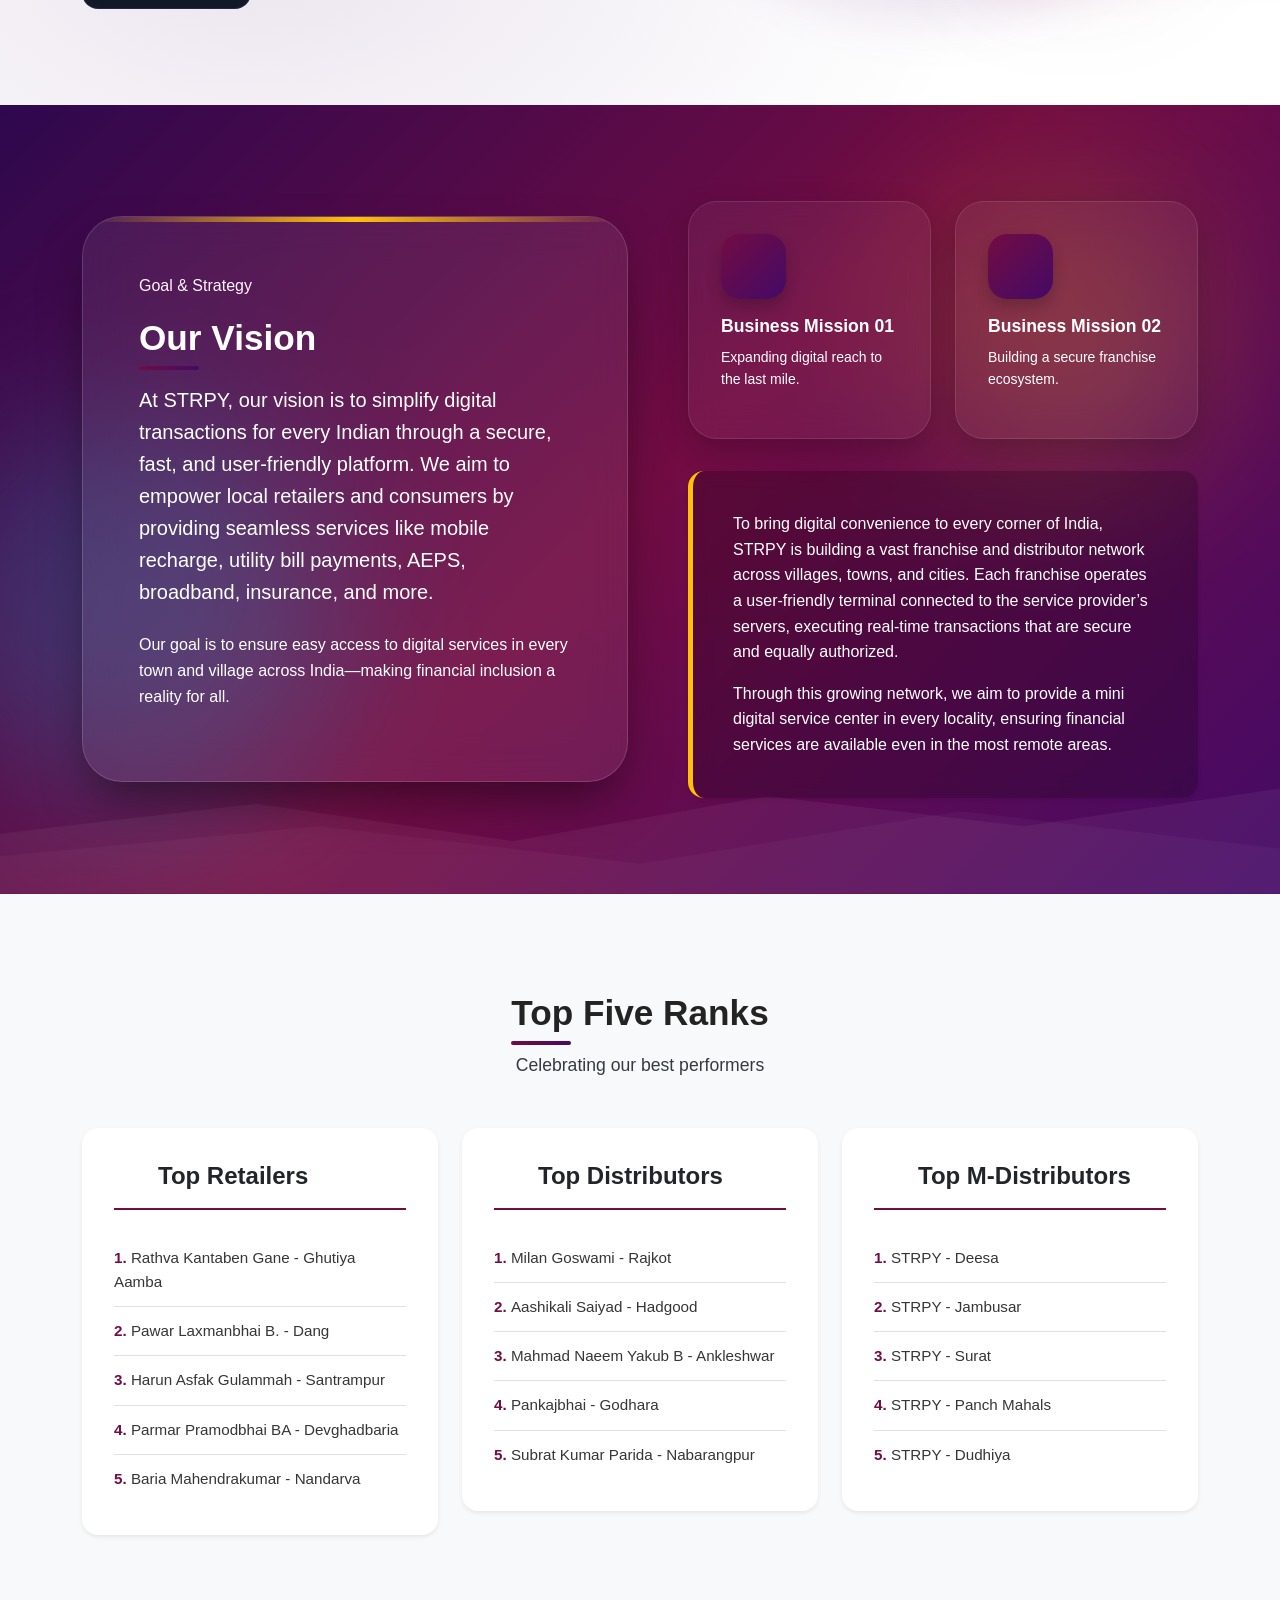
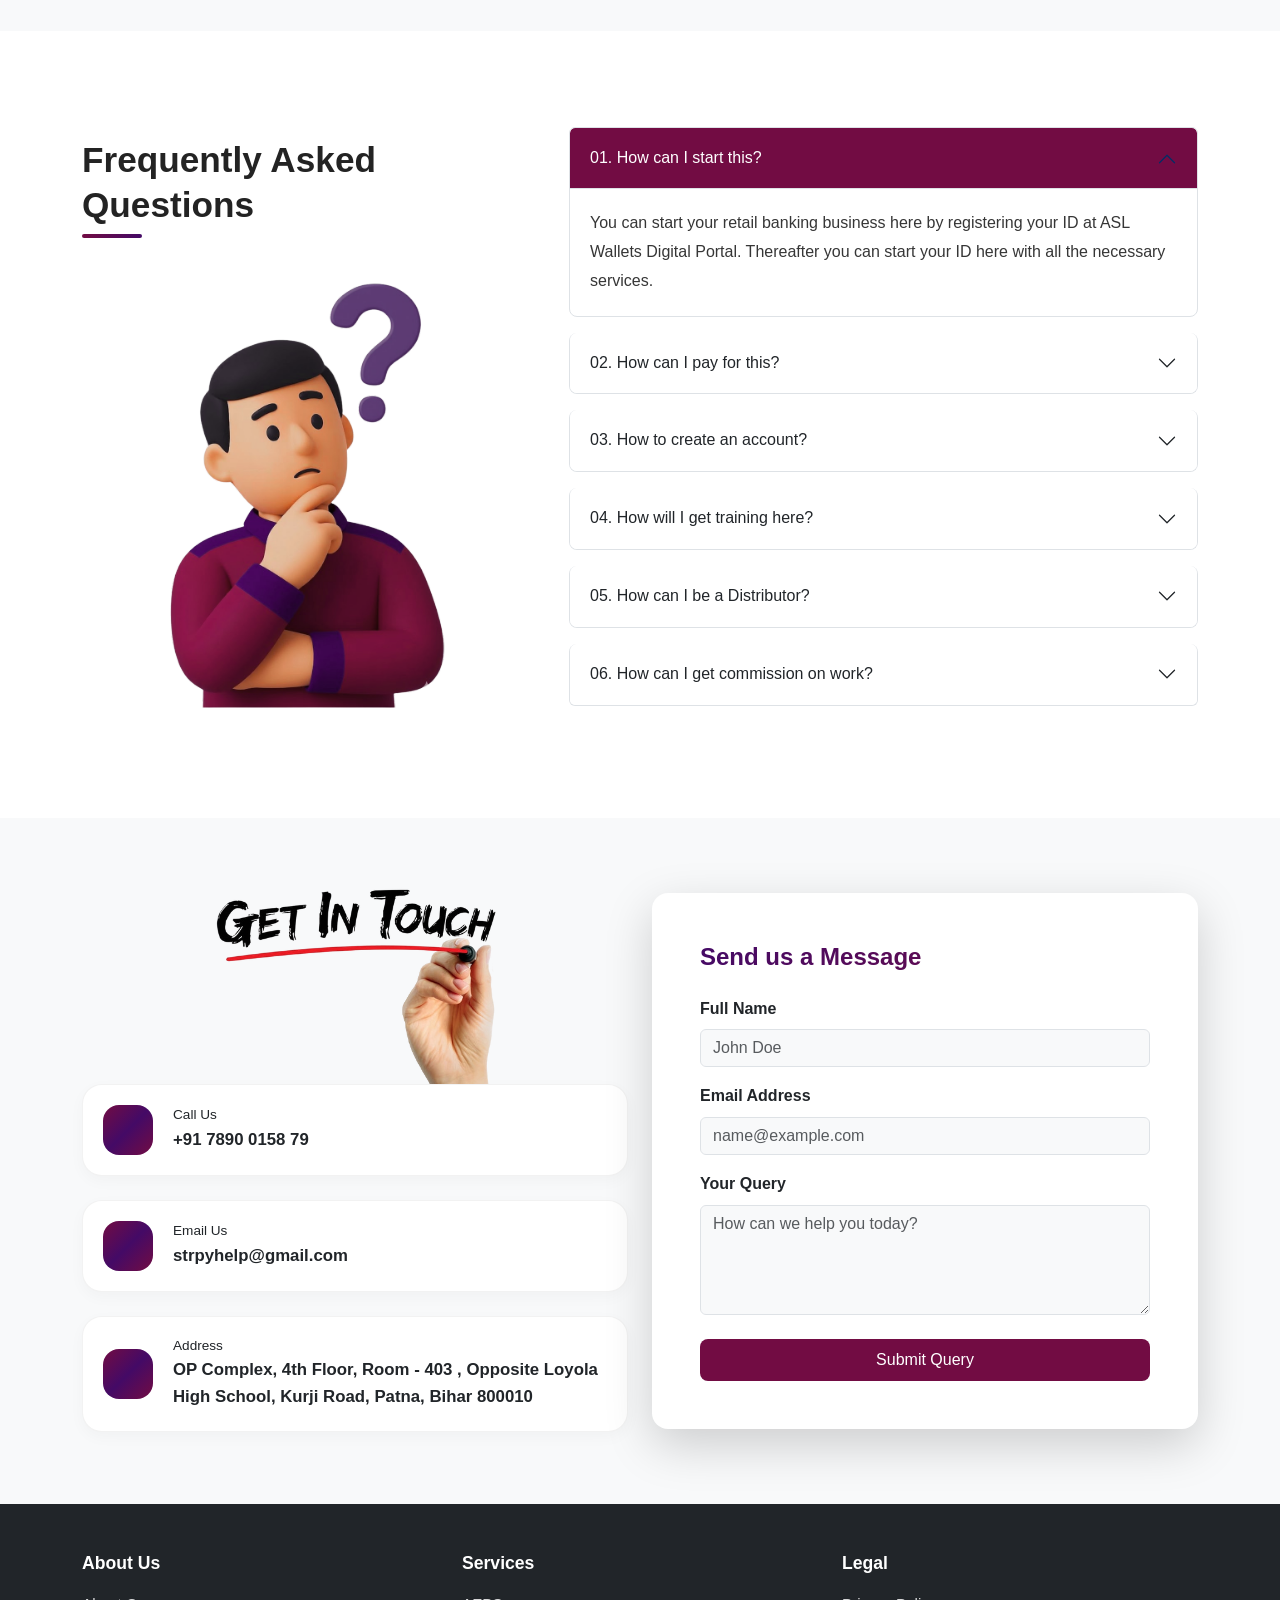
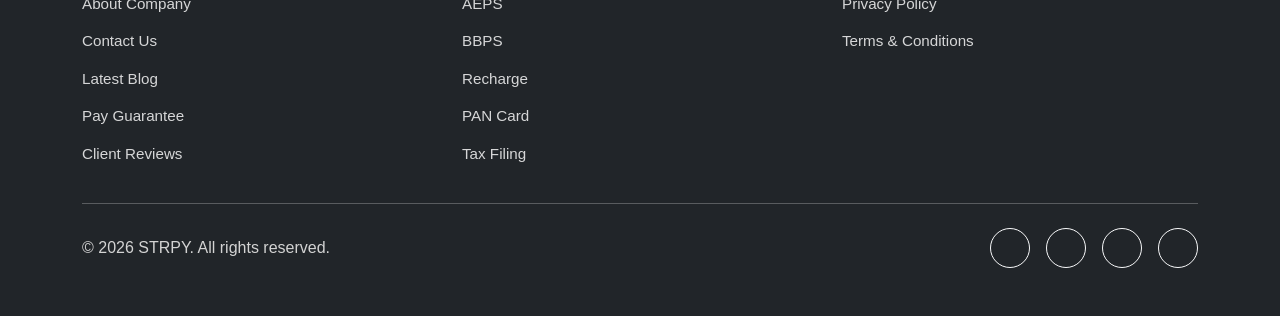
==== commit a914fabe: "retailer sections added" ====
--- a/index.html
+++ b/index.html
@@ -13,6 +13,12 @@
     <link rel="stylesheet" href="https://cdnjs.cloudflare.com/ajax/libs/font-awesome/7.0.1/css/all.min.css"
         integrity="sha512-2SwdPD6INVrV/lHTZbO2nodKhrnDdJK9/kg2XD1r9uGqPo1cUbujc+IYdlYdEErWNu69gVcYgdxlmVmzTWnetw=="
         crossorigin="anonymous" referrerpolicy="no-referrer" />
+
+    <!-- Preconnect for Performance -->
+    <link rel="preconnect" href="https://cdn.jsdelivr.net">
+    <link rel="preconnect" href="https://cdnjs.cloudflare.com">
+    <link rel="preconnect" href="https://fonts.googleapis.com">
+    <link rel="preconnect" href="https://fonts.gstatic.com" crossorigin>
 
     <!-- Custom CSS -->
     <link rel="stylesheet" href="index.css">
@@ -34,6 +40,7 @@
                 <ul class="navbar-nav mx-auto text-center mt-3 mt-lg-0">
                     <li class="nav-item"><a class="nav-link" href="#about">About Us</a></li>
                     <li class="nav-item"><a class="nav-link" href="#services">Services</a></li>
+                    <li class="nav-item"><a class="nav-link" href="#retailers">Retailers</a></li>
                     <li class="nav-item"><a class="nav-link" href="#pricing">Pricing</a></li>
                     <li class="nav-item"><a class="nav-link" href="#faq">FAQs</a></li>
                     <li class="nav-item"><a class="nav-link" href="#contact">Contact</a></li>
@@ -111,7 +118,7 @@
                 <!-- Right: Visual -->
                 <div class="col-lg-6 d-flex justify-content-center position-relative">
                     <div class="hero-img-wrapper">
-                        <img src="./assets/p1.png" alt="Digital Banking Services" class="hero-main-img">
+                        <img src="./assets/p1.png" alt="Digital Banking Services" class="hero-main-img" fetchpriority="high" decoding="sync">
                         <!-- Floating service badges -->
                         <div class="hero-float-badge badge-aeps">
                             <i class="fa-solid fa-fingerprint"></i> AEPS
@@ -163,7 +170,7 @@
                 <div class="col-lg-5">
                     <div class="about-img-container">
                         <div class="about-img-wrapper">
-                            <img src="./assets/about_strpy.png" alt="About STRPY" class="about-img">
+                            <img src="./assets/about_strpy.png" alt="About STRPY" class="about-img" loading="lazy" decoding="async">
                         </div>
                         <!-- Floating Badge -->
                         <div class="about-stat-badge">
@@ -274,7 +281,7 @@
                     <div class="service-card shadow-sm">
                         <div class="service-icon"><i class="fa-solid fa-fingerprint"></i></div>
                         <div class="service-images">
-                            <img src="https://img.icons8.com/3d-fluency/200/touch-id.png" alt="AEPS Service">
+                            <img src="https://img.icons8.com/3d-fluency/200/touch-id.png" alt="AEPS Service" loading="lazy" decoding="async">
                         </div>
                         <div class="card-body px-0">
                             <h4 class="service-title">AEPS</h4>
@@ -289,7 +296,7 @@
                     <div class="service-card shadow-sm">
                         <div class="service-icon"><i class="fa-solid fa-wallet"></i></div>
                         <div class="service-images">
-                            <img src="https://img.icons8.com/3d-fluency/200/cash-in-hand.png" alt="Payout Service">
+                            <img src="https://img.icons8.com/3d-fluency/200/cash-in-hand.png" alt="Payout Service" loading="lazy" decoding="async">
                         </div>
                         <div class="card-body px-0">
                             <h4 class="service-title">Payout</h4>
@@ -304,7 +311,7 @@
                     <div class="service-card shadow-sm">
                         <div class="service-icon"><i class="fa-solid fa-file-invoice"></i></div>
                         <div class="service-images">
-                            <img src="https://img.icons8.com/3d-fluency/200/bill.png" alt="BBPS Service">
+                            <img src="https://img.icons8.com/3d-fluency/200/bill.png" alt="BBPS Service" loading="lazy" decoding="async">
                         </div>
                         <div class="card-body px-0">
                             <h4 class="service-title">BBPS</h4>
@@ -319,7 +326,7 @@
                     <div class="service-card shadow-sm">
                         <div class="service-icon"><i class="fa-solid fa-tablet"></i></div>
                         <div class="service-images">
-                            <img src="https://img.icons8.com/3d-fluency/200/pos-terminal.png" alt="Micro ATM Service">
+                            <img src="https://img.icons8.com/3d-fluency/200/pos-terminal.png" alt="Micro ATM Service" loading="lazy" decoding="async">
                         </div>
                         <div class="card-body px-0">
                             <h4 class="service-title">Micro ATM</h4>
@@ -334,7 +341,7 @@
                     <div class="service-card shadow-sm">
                         <div class="service-icon"><i class="fa-solid fa-mobile-screen"></i></div>
                         <div class="service-images">
-                            <img src="https://img.icons8.com/3d-fluency/200/smartphone.png" alt="Mobile Recharge">
+                            <img src="https://img.icons8.com/3d-fluency/200/smartphone.png" alt="Mobile Recharge" loading="lazy" decoding="async">
                         </div>
                         <div class="card-body px-0">
                             <h4 class="service-title">Recharge</h4>
@@ -349,7 +356,7 @@
                     <div class="service-card shadow-sm">
                         <div class="service-icon"><i class="fa-solid fa-money-bill-transfer"></i></div>
                         <div class="service-images">
-                            <img src="https://img.icons8.com/3d-fluency/200/money-transfer.png" alt="DMT Service">
+                            <img src="https://img.icons8.com/3d-fluency/200/money-transfer.png" alt="DMT Service" loading="lazy" decoding="async">
                         </div>
                         <div class="card-body px-0">
                             <h4 class="service-title">DMT</h4>
@@ -364,7 +371,7 @@
                     <div class="service-card shadow-sm">
                         <div class="service-icon"><i class="fa-solid fa-id-card"></i></div>
                         <div class="service-images">
-                            <img src="https://img.icons8.com/3d-fluency/200/debit-card.png" alt="PAN Card Service">
+                            <img src="https://img.icons8.com/3d-fluency/200/debit-card.png" alt="PAN Card Service" loading="lazy" decoding="async">
                         </div>
                         <div class="card-body px-0">
                             <h4 class="service-title">PAN Card</h4>
@@ -380,7 +387,7 @@
                         <div class="service-icon"><i class="fa-solid fa-plane-departure"></i></div>
                         <div class="service-images">
                             <img src="https://img.icons8.com/3d-fluency/200/airplane-take-off.png"
-                                alt="Flight Booking Service">
+                                alt="Flight Booking Service" loading="lazy" decoding="async">
                         </div>
                         <div class="card-body px-0">
                             <h4 class="service-title">Flight Booking</h4>
@@ -410,6 +417,276 @@
         </div>
     </section>
 
+    <!-- ==================== Retailers SECTION ==================== -->
+    <section id="retailers" class="retailer-section">
+        <!-- Background decorative orbs -->
+        <div class="retailer-orb retailer-orb-1"></div>
+        <div class="retailer-orb retailer-orb-2"></div>
+
+        <div class="container-lg">
+
+            <!-- Section Header -->
+            <div class="retailer-header text-center">
+                <div class="retailer-eyebrow">
+                    <i class="fa-solid fa-store"></i>
+                    <span>Retailer Program</span>
+                </div>
+                <h2 class="retailer-main-title">
+                    Why Become an <span class="retailer-highlight">ASL Retailer?</span>
+                </h2>
+                <p class="retailer-main-subtitle">
+                    Transform your shop into a full-service digital financial center and unlock a world of earning opportunities.
+                </p>
+
+                <!-- Income Highlight Banner -->
+                <div class="retailer-income-banner">
+                    <div class="income-banner-icon">
+                        <i class="fa-solid fa-indian-rupee-sign"></i>
+                    </div>
+                    <div class="income-banner-text">
+                        <span class="income-amount">₹10,000 – ₹30,000+</span>
+                        <span class="income-label">Monthly Earning Potential</span>
+                    </div>
+                    <div class="income-banner-divider"></div>
+                    <div class="income-banner-services">
+                        <span class="income-service-tag"><i class="fa-solid fa-fingerprint"></i> AEPS</span>
+                        <span class="income-service-tag"><i class="fa-solid fa-money-bill-transfer"></i> DMT</span>
+                        <span class="income-service-tag"><i class="fa-solid fa-mobile-screen"></i> Recharge</span>
+                        <span class="income-service-tag"><i class="fa-solid fa-file-invoice"></i> Bills</span>
+                    </div>
+                </div>
+            </div>
+
+            <!-- Benefit Cards Grid -->
+            <div class="retailer-benefits-grid">
+
+                <!-- Benefit 1 -->
+                <div class="retailer-benefit-card" data-index="01">
+                    <div class="benefit-card-inner">
+                        <div class="benefit-icon-wrap">
+                            <i class="fa-solid fa-sack-dollar"></i>
+                        </div>
+                        <div class="benefit-content">
+                            <h4 class="benefit-title">High Monthly Earnings</h4>
+                            <p class="benefit-desc">Earn ₹10,000–₹30,000+ monthly with multiple digital services running from your shop.</p>
+                        </div>
+                        <span class="benefit-number">01</span>
+                    </div>
+                </div>
+
+                <!-- Benefit 2 -->
+                <div class="retailer-benefit-card" data-index="02">
+                    <div class="benefit-card-inner">
+                        <div class="benefit-icon-wrap">
+                            <i class="fa-solid fa-percent"></i>
+                        </div>
+                        <div class="benefit-content">
+                            <h4 class="benefit-title">High Commission Rates</h4>
+                            <p class="benefit-desc">Get high commission on every AEPS, DMT, and recharge transaction you process.</p>
+                        </div>
+                        <span class="benefit-number">02</span>
+                    </div>
+                </div>
+
+                <!-- Benefit 3 -->
+                <div class="retailer-benefit-card benefit-card-accent" data-index="03">
+                    <div class="benefit-card-inner">
+                        <div class="benefit-icon-wrap">
+                            <i class="fa-solid fa-shield-halved"></i>
+                        </div>
+                        <div class="benefit-content">
+                            <h4 class="benefit-title">ASL Backup ID</h4>
+                            <p class="benefit-desc">Use ASL as a backup ID to ensure your business never stops — even during partner downtime.</p>
+                        </div>
+                        <span class="benefit-number">03</span>
+                    </div>
+                </div>
+
+                <!-- Benefit 4 -->
+                <div class="retailer-benefit-card" data-index="04">
+                    <div class="benefit-card-inner">
+                        <div class="benefit-icon-wrap">
+                            <i class="fa-solid fa-bolt"></i>
+                        </div>
+                        <div class="benefit-content">
+                            <h4 class="benefit-title">Fast Daily Settlement</h4>
+                            <p class="benefit-desc">Enjoy fast and reliable daily settlement support — your earnings cleared every day.</p>
+                        </div>
+                        <span class="benefit-number">04</span>
+                    </div>
+                </div>
+
+                <!-- Benefit 5 -->
+                <div class="retailer-benefit-card" data-index="05">
+                    <div class="benefit-card-inner">
+                        <div class="benefit-icon-wrap">
+                            <i class="fa-solid fa-layer-group"></i>
+                        </div>
+                        <div class="benefit-content">
+                            <h4 class="benefit-title">All-in-One Platform</h4>
+                            <p class="benefit-desc">Access all services in one platform — AEPS, DMT, Recharge &amp; Bills, no switching needed.</p>
+                        </div>
+                        <span class="benefit-number">05</span>
+                    </div>
+                </div>
+
+                <!-- Benefit 6 -->
+                <div class="retailer-benefit-card benefit-card-accent" data-index="06">
+                    <div class="benefit-card-inner">
+                        <div class="benefit-icon-wrap">
+                            <i class="fa-solid fa-users"></i>
+                        </div>
+                        <div class="benefit-content">
+                            <h4 class="benefit-title">More Customer Footfall</h4>
+                            <p class="benefit-desc">Increase your shop's daily customer footfall by becoming a one-stop digital service center.</p>
+                        </div>
+                        <span class="benefit-number">06</span>
+                    </div>
+                </div>
+
+                <!-- Benefit 7 -->
+                <div class="retailer-benefit-card" data-index="07">
+                    <div class="benefit-card-inner">
+                        <div class="benefit-icon-wrap">
+                            <i class="fa-solid fa-arrow-trend-up"></i>
+                        </div>
+                        <div class="benefit-content">
+                            <h4 class="benefit-title">Boost Existing Income</h4>
+                            <p class="benefit-desc">Boost your income without changing your existing setup — plug in and start earning.</p>
+                        </div>
+                        <span class="benefit-number">07</span>
+                    </div>
+                </div>
+
+                <!-- Benefit 8 -->
+                <div class="retailer-benefit-card" data-index="08">
+                    <div class="benefit-card-inner">
+                        <div class="benefit-icon-wrap">
+                            <i class="fa-solid fa-rocket"></i>
+                        </div>
+                        <div class="benefit-content">
+                            <h4 class="benefit-title">Quick KYC Activation</h4>
+                            <p class="benefit-desc">Start quickly with easy KYC and fast activation — go live in as little as 5 minutes.</p>
+                        </div>
+                        <span class="benefit-number">08</span>
+                    </div>
+                </div>
+
+                <!-- Benefit 9 -->
+                <div class="retailer-benefit-card benefit-card-accent" data-index="09">
+                    <div class="benefit-card-inner">
+                        <div class="benefit-icon-wrap">
+                            <i class="fa-solid fa-headset"></i>
+                        </div>
+                        <div class="benefit-content">
+                            <h4 class="benefit-title">Dedicated Support</h4>
+                            <p class="benefit-desc">Get dedicated support via call and WhatsApp anytime — we're always here for you.</p>
+                        </div>
+                        <span class="benefit-number">09</span>
+                    </div>
+                </div>
+
+                <!-- Benefit 10 -->
+                <div class="retailer-benefit-card" data-index="10">
+                    <div class="benefit-card-inner">
+                        <div class="benefit-icon-wrap">
+                            <i class="fa-solid fa-lock"></i>
+                        </div>
+                        <div class="benefit-content">
+                            <h4 class="benefit-title">Secure Transactions</h4>
+                            <p class="benefit-desc">Ensure secure transactions with a trusted, proven system built on enterprise-grade security.</p>
+                        </div>
+                        <span class="benefit-number">10</span>
+                    </div>
+                </div>
+
+                <!-- Benefit 11 -->
+                <div class="retailer-benefit-card" data-index="11">
+                    <div class="benefit-card-inner">
+                        <div class="benefit-icon-wrap">
+                            <i class="fa-solid fa-plus-circle"></i>
+                        </div>
+                        <div class="benefit-content">
+                            <h4 class="benefit-title">Extra Income Stream</h4>
+                            <p class="benefit-desc">Earn extra income alongside your existing IDs — ASL works as an additional revenue source.</p>
+                        </div>
+                        <span class="benefit-number">11</span>
+                    </div>
+                </div>
+
+                <!-- Benefit 12 -->
+                <div class="retailer-benefit-card benefit-card-accent" data-index="12">
+                    <div class="benefit-card-inner">
+                        <div class="benefit-icon-wrap">
+                            <i class="fa-solid fa-gift"></i>
+                        </div>
+                        <div class="benefit-content">
+                            <h4 class="benefit-title">Regular Offers &amp; Bonuses</h4>
+                            <p class="benefit-desc">Benefit from regular offers, bonuses, and incentives designed to reward your loyalty.</p>
+                        </div>
+                        <span class="benefit-number">12</span>
+                    </div>
+                </div>
+
+                <!-- Benefit 13 -->
+                <div class="retailer-benefit-card" data-index="13">
+                    <div class="benefit-card-inner">
+                        <div class="benefit-icon-wrap">
+                            <i class="fa-solid fa-chart-line"></i>
+                        </div>
+                        <div class="benefit-content">
+                            <h4 class="benefit-title">Scalable Digital Growth</h4>
+                            <p class="benefit-desc">Grow your business with a scalable digital model that expands as your network does.</p>
+                        </div>
+                        <span class="benefit-number">13</span>
+                    </div>
+                </div>
+
+                <!-- Benefit 14 -->
+                <div class="retailer-benefit-card" data-index="14">
+                    <div class="benefit-card-inner">
+                        <div class="benefit-icon-wrap">
+                            <i class="fa-solid fa-circle-check"></i>
+                        </div>
+                        <div class="benefit-content">
+                            <h4 class="benefit-title">Proven &amp; Reliable Platform</h4>
+                            <p class="benefit-desc">Minimize risk with a proven and reliable platform trusted by 6,325+ active retailers.</p>
+                        </div>
+                        <span class="benefit-number">14</span>
+                    </div>
+                </div>
+
+                <!-- Benefit 15 -->
+                <div class="retailer-benefit-card benefit-card-accent" data-index="15">
+                    <div class="benefit-card-inner">
+                        <div class="benefit-icon-wrap">
+                            <i class="fa-solid fa-building-columns"></i>
+                        </div>
+                        <div class="benefit-content">
+                            <h4 class="benefit-title">Digital Financial Centre</h4>
+                            <p class="benefit-desc">Turn your shop into a full-service digital financial center serving your entire community.</p>
+                        </div>
+                        <span class="benefit-number">15</span>
+                    </div>
+                </div>
+
+            </div><!-- /.retailer-benefits-grid -->
+
+            <!-- Bottom CTA -->
+            <div class="retailer-cta-wrap text-center">
+                <p class="retailer-cta-text">Ready to supercharge your shop's earnings?</p>
+                <a href="#pricing" class="btn retailer-cta-btn">
+                    <i class="fa-solid fa-store me-2"></i>Become a Retailer Today
+                </a>
+                <div class="retailer-cta-note">
+                    <i class="fa-solid fa-circle-check text-success me-1"></i> Free Registration &nbsp;|&nbsp;
+                    <i class="fa-solid fa-circle-check text-success me-1"></i> Live in 5 Mins &nbsp;
+                    <!-- <i class="fa-solid fa-circle-check text-success me-1"></i> 0 Wallet Charges -->
+                </div>
+            </div>
+
+        </div><!-- /.container-lg -->
+    </section>
 
     <!-- ==================== VGIF SECTION ==================== -->
     <section class="vgif-img-section py-1">
@@ -417,7 +694,7 @@
             <div class="container-lg">
                 <div class="row align-items-center justify-content-center">
                     <div class="video-mockup-frame">
-                        <img src="./assets/vid.gif" alt="Digital Payment Services Video" class="img-fluid">
+                        <img src="./assets/vid.gif" alt="Digital Payment Services Video" class="img-fluid" loading="lazy">
                     </div>
                 </div>
             </div>
@@ -428,17 +705,17 @@
     <section class="slider bg-light">
         <div class="slide-track">
             <!-- 11 Partner Logos -->
-            <div class="slide"><img src="assets/aeps.svg" alt="AEPS" /></div>
-            <div class="slide"><img src="assets/bharat_connect.svg" alt="Bharat Connect" /></div>
-            <div class="slide"><img src="assets/phonepe.svg" alt="PhonePe" /></div>
-            <div class="slide"><img src="assets/npci.svg" alt="NPCI" /></div>
-            <div class="slide"><img src="assets/nsdl.svg" alt="NSDL" /></div>
-            <div class="slide"><img src="assets/uti.svg" alt="UTI" /></div>
-            <div class="slide"><img src="assets/airtel-payment.svg" alt="Airtel" /></div>
-            <div class="slide"><img src="assets/hdfc.svg" alt="HDFC" /></div>
-            <div class="slide"><img src="assets/yesbank.svg" alt="Yes Bank" /></div>
-            <div class="slide"><img src="assets/idfc.svg" alt="IDFC" /></div>
-            <div class="slide"><img src="assets/dbs.svg" alt="DBS" /></div>
+            <div class="slide"><img src="assets/aeps.svg" alt="AEPS" loading="lazy" /></div>
+            <div class="slide"><img src="assets/bharat_connect.svg" alt="Bharat Connect" loading="lazy" /></div>
+            <div class="slide"><img src="assets/phonepe.svg" alt="PhonePe" loading="lazy" /></div>
+            <div class="slide"><img src="assets/npci.svg" alt="NPCI" loading="lazy" /></div>
+            <div class="slide"><img src="assets/nsdl.svg" alt="NSDL" loading="lazy" /></div>
+            <div class="slide"><img src="assets/uti.svg" alt="UTI" loading="lazy" /></div>
+            <div class="slide"><img src="assets/airtel-payment.svg" alt="Airtel" loading="lazy" /></div>
+            <div class="slide"><img src="assets/hdfc.svg" alt="HDFC" loading="lazy" /></div>
+            <div class="slide"><img src="assets/yesbank.svg" alt="Yes Bank" loading="lazy" /></div>
+            <div class="slide"><img src="assets/idfc.svg" alt="IDFC" loading="lazy" /></div>
+            <div class="slide"><img src="assets/dbs.svg" alt="DBS" loading="lazy" /></div>
 
             <!-- Duplicates for seamless scroll -->
             <div class="slide"><img src="assets/aeps.svg" alt="AEPS" /></div>
@@ -562,7 +839,7 @@
             <div class="row justify-content-between align-items-center">
                 <div class="col-md-6 mb-4 mb-lg-0">
                     <h2 class="section-title mb-4">Our Networks</h2>
-                    <img src="./assets/works.png" alt="User Network" class="stats-network-img">
+                    <img src="./assets/works.png" alt="User Network" class="stats-network-img" loading="lazy" decoding="async">
                 </div>
                 <div class="col-md-6 ps-md-4">
                     <div class="row g-3">
@@ -803,7 +1080,7 @@
                 <!-- Testimonial 1: Anuj Singh -->
                 <li class="card">
                     <div class="img-wrapper">
-                        <img src="assets/t1.png" alt="Anuj Singh">
+                        <img src="assets/t1.png" alt="Anuj Singh" loading="lazy" decoding="async">
                     </div>
                     <div class="card-content">
                         <h3>Anuj Singh</h3>
@@ -822,7 +1099,7 @@
                 <!-- Testimonial 2: Simran Kaur -->
                 <li class="card">
                     <div class="img-wrapper">
-                        <img src="assets/t2.png" alt="Simran Kaur">
+                        <img src="assets/t2.png" alt="Simran Kaur" loading="lazy" decoding="async">
                     </div>
                     <div class="card-content">
                         <h3>Simran Kaur</h3>
@@ -841,7 +1118,7 @@
                 <!-- Testimonial 3: Vikram Patel -->
                 <li class="card">
                     <div class="img-wrapper">
-                        <img src="assets/t3.png" alt="Vikram Patel">
+                        <img src="assets/t3.png" alt="Vikram Patel" loading="lazy" decoding="async">
                     </div>
                     <div class="card-content">
                         <h3>Vikram Patel</h3>
@@ -860,7 +1137,7 @@
                 <!-- Testimonial 4: Anjali Desai -->
                 <li class="card">
                     <div class="img-wrapper">
-                        <img src="assets/t4.png" alt="Anjali Desai">
+                        <img src="assets/t4.png" alt="Anjali Desai" loading="lazy" decoding="async">
                     </div>
                     <div class="card-content">
                         <h3>Anjali Desai</h3>
@@ -879,7 +1156,7 @@
                 <!-- Testimonial 5: Amit Kumar -->
                 <li class="card">
                     <div class="img-wrapper">
-                        <img src="assets/t5.png" alt="Amit Kumar">
+                        <img src="assets/t5.png" alt="Amit Kumar" loading="lazy" decoding="async">
                     </div>
                     <div class="card-content">
                         <h3>Amit Kumar</h3>
@@ -933,7 +1210,7 @@
                                 aria-label="Get it on Google Play">
                                 <div class="store-card">
                                     <img src="./assets/playstore.png" alt="Get it on Google Play"
-                                        class="store-card-img">
+                                        class="store-card-img" loading="lazy" decoding="async">
                                     <div class="store-card-text">
                                         <span class="store-card-label">GET IT ON</span>
                                         <span class="store-card-name">Google Play</span>
@@ -956,7 +1233,7 @@
                 <div class="col-lg-6 d-flex justify-content-center align-items-center">
                     <div class="app-img-wrapper">
                         <div class="app-img-glow"></div>
-                        <img src="./assets/pointLeft.png" alt="STRPY Mobile App" class="app-phone-img">
+                        <img src="./assets/pointLeft.png" alt="STRPY Mobile App" class="app-phone-img" loading="lazy" decoding="async">
                         <!-- Floating stat badges -->
                         <div class="app-float-stat app-float-stat-1">
                             <i class="fa-solid fa-star text-warning"></i>
@@ -1119,7 +1396,7 @@
             <div class="row align-items-center">
                 <div class="col-lg-5 mb-4 mb-lg-0">
                     <h2 class="section-title mb-4">Frequently Asked Questions</h2>
-                    <img src="assets/p2.svg" alt="FAQ" class="img-fluid rounded-3 faq-main-img">
+                    <img src="assets/p2.svg" alt="FAQ" class="img-fluid rounded-3 faq-main-img" loading="lazy" decoding="async">
                 </div>
                 <div class="col-lg-7 ps-lg-4">
                     <div class="accordion" id="faqAccordion">
@@ -1236,7 +1513,7 @@
         <div class="container-lg">
             <div class="row align-items-center">
                 <div class="col-lg-6 mb- mb-lg-0">
-                    <img src="./assets/get-in-touch.png" alt="contact us" class="img-fluid rounded-3 get-in-touch-img">
+                    <img src="./assets/get-in-touch.png" alt="contact us" class="img-fluid rounded-3 get-in-touch-img" loading="lazy" decoding="async">
 
                     <div class="contact-info mb-4">
                         <div class="contact-item mb-3">
--- a/index.css
+++ b/index.css
@@ -1084,6 +1084,455 @@
     transform-origin: left;
 }
 
+
+
+/* ==================== RETAILER SECTION ==================== */
+.retailer-section {
+    position: relative;
+    padding: 100px 0 80px;
+    background:
+        repeating-linear-gradient(120deg,
+            rgba(255, 255, 255, 0.03) 0px,
+            rgba(255, 255, 255, 0.03) 1px,
+            rgba(0, 0, 0, 0) 2px,
+            rgba(0, 0, 0, 0) 1px),
+        radial-gradient(ellipse at 20% 50%, rgba(114, 12, 67, 0.18) 0%, transparent 60%),
+        radial-gradient(ellipse at 80% 20%, rgba(68, 10, 102, 0.15) 0%, transparent 60%),
+        linear-gradient(160deg, #0d0118 0%, #1a0129 40%, #210216 70%, #0a010a 100%);
+    overflow: hidden;
+}
+
+/* Decorative floating orbs */
+.retailer-orb {
+    position: absolute;
+    border-radius: 50%;
+    filter: blur(90px);
+    pointer-events: none;
+    animation: retailerOrbFloat 10s ease-in-out infinite;
+}
+
+.retailer-orb-1 {
+    width: 520px;
+    height: 520px;
+    background: radial-gradient(circle, rgba(114, 12, 67, 0.3), rgba(68, 10, 102, 0.1));
+    top: -150px;
+    left: -180px;
+    animation-delay: 0s;
+}
+
+.retailer-orb-2 {
+    width: 380px;
+    height: 380px;
+    background: radial-gradient(circle, rgba(68, 10, 102, 0.25), rgba(114, 12, 67, 0.08));
+    bottom: -100px;
+    right: -120px;
+    animation-delay: 5s;
+}
+
+@keyframes retailerOrbFloat {
+    0%, 100% { transform: translateY(0) scale(1); }
+    50%       { transform: translateY(-35px) scale(1.06); }
+}
+
+/* ---- Header ---- */
+.retailer-header {
+    margin-bottom: 3.5rem;
+}
+
+.retailer-eyebrow {
+    display: inline-flex;
+    align-items: center;
+    gap: 0.6rem;
+    background: rgba(255, 255, 255, 0.07);
+    border: 1px solid rgba(255, 255, 255, 0.15);
+    color: #ffc107;
+    padding: 0.5rem 1.3rem;
+    border-radius: 50px;
+    font-size: 0.85rem;
+    font-weight: 600;
+    letter-spacing: 0.06em;
+    text-transform: uppercase;
+    margin-bottom: 1.5rem;
+    backdrop-filter: blur(10px);
+}
+
+.retailer-eyebrow i {
+    font-size: 0.9rem;
+}
+
+.retailer-main-title {
+    font-size: clamp(2rem, 4.5vw, 2.75rem);
+    font-weight: 800;
+    color: #ffffff;
+    line-height: 1.2;
+    margin-bottom: 1rem;
+}
+
+.retailer-highlight {
+    background: linear-gradient(90deg, #ffc107, #ff7f50);
+    -webkit-background-clip: text;
+    -webkit-text-fill-color: transparent;
+    background-clip: text;
+}
+
+.retailer-main-subtitle {
+    font-size: 1.1rem;
+    color: rgba(255, 255, 255, 0.65);
+    max-width: 600px;
+    margin: 0 auto 2.5rem;
+    line-height: 1.8;
+}
+
+/* ---- Income Banner ---- */
+.retailer-income-banner {
+    display: inline-flex;
+    align-items: center;
+    gap: 1.5rem;
+    background: rgba(255, 255, 255, 0.06);
+    border: 1px solid rgba(255, 193, 7, 0.3);
+    border-radius: 1.5rem;
+    padding: 1.25rem 2rem;
+    backdrop-filter: blur(16px);
+    box-shadow: 0 12px 40px rgba(255, 193, 7, 0.08), inset 0 1px 0 rgba(255, 255, 255, 0.1);
+    flex-wrap: wrap;
+    justify-content: center;
+}
+
+.income-banner-icon {
+    width: 52px;
+    height: 52px;
+    min-width: 52px;
+    border-radius: 50%;
+    background: linear-gradient(135deg, #ffc107, #ff8c00);
+    display: flex;
+    align-items: center;
+    justify-content: center;
+    font-size: 1.3rem;
+    color: #1a0010;
+    box-shadow: 0 8px 24px rgba(255, 193, 7, 0.4);
+}
+
+.income-banner-text {
+    display: flex;
+    flex-direction: column;
+    text-align: left;
+}
+
+.income-amount {
+    font-size: 1.55rem;
+    font-weight: 800;
+    color: #ffc107;
+    line-height: 1.1;
+}
+
+.income-label {
+    font-size: 0.8rem;
+    color: rgba(255, 255, 255, 0.55);
+    text-transform: uppercase;
+    letter-spacing: 0.07em;
+    margin-top: 0.25rem;
+}
+
+.income-banner-divider {
+    width: 1px;
+    height: 44px;
+    background: rgba(255, 255, 255, 0.15);
+}
+
+.income-banner-services {
+    display: flex;
+    gap: 0.6rem;
+    flex-wrap: wrap;
+}
+
+.income-service-tag {
+    display: inline-flex;
+    align-items: center;
+    gap: 0.4rem;
+    background: rgba(255, 255, 255, 0.08);
+    border: 1px solid rgba(255, 255, 255, 0.12);
+    color: rgba(255, 255, 255, 0.85);
+    padding: 0.3rem 0.85rem;
+    border-radius: 50px;
+    font-size: 0.8rem;
+    font-weight: 600;
+    transition: all 0.3s ease;
+}
+
+.income-service-tag:hover {
+    background: rgba(255, 193, 7, 0.15);
+    border-color: rgba(255, 193, 7, 0.4);
+    color: #ffc107;
+}
+
+/* ---- Benefits Grid ---- */
+.retailer-benefits-grid {
+    display: grid;
+    grid-template-columns: repeat(5, 1fr);
+    gap: 1.25rem;
+    margin-bottom: 4rem;
+}
+
+/* --- Benefit Card --- */
+.retailer-benefit-card {
+    background: rgba(255, 255, 255, 0.04);
+    border: 1px solid rgba(255, 255, 255, 0.08);
+    border-radius: 1.5rem;
+    transition: all 0.4s cubic-bezier(0.175, 0.885, 0.32, 1.275);
+    cursor: default;
+    position: relative;
+    overflow: hidden;
+}
+
+.retailer-benefit-card::before {
+    content: '';
+    position: absolute;
+    inset: 0;
+    background: linear-gradient(135deg, rgba(114, 12, 67, 0.0) 0%, rgba(68, 10, 102, 0.0) 100%);
+    transition: opacity 0.4s ease;
+    opacity: 0;
+    border-radius: inherit;
+}
+
+.retailer-benefit-card:hover {
+    transform: translateY(-8px) scale(1.02);
+    border-color: rgba(255, 193, 7, 0.35);
+    box-shadow: 0 25px 60px rgba(0, 0, 0, 0.4), 0 0 0 1px rgba(255, 193, 7, 0.15);
+}
+
+.retailer-benefit-card:hover::before {
+    opacity: 1;
+    background: linear-gradient(135deg, rgba(114, 12, 67, 0.25) 0%, rgba(68, 10, 102, 0.2) 100%);
+}
+
+/* Accent variant (every 3rd card) */
+.retailer-benefit-card.benefit-card-accent {
+    background: rgba(114, 12, 67, 0.12);
+    border-color: rgba(114, 12, 67, 0.25);
+}
+
+.retailer-benefit-card.benefit-card-accent:hover {
+    border-color: rgba(255, 193, 7, 0.5);
+    background: rgba(114, 12, 67, 0.2);
+}
+
+/* Inner layout */
+.benefit-card-inner {
+    position: relative;
+    padding: 1.5rem 1.25rem 1.75rem;
+    display: flex;
+    flex-direction: column;
+    gap: 0.85rem;
+    height: 100%;
+    z-index: 1;
+}
+
+/* Icon */
+.benefit-icon-wrap {
+    width: 46px;
+    height: 46px;
+    min-width: 46px;
+    border-radius: 0.9rem;
+    background: linear-gradient(135deg, rgba(114, 12, 67, 0.55), rgba(68, 10, 102, 0.45));
+    border: 1px solid rgba(255, 255, 255, 0.1);
+    display: flex;
+    align-items: center;
+    justify-content: center;
+    font-size: 1.1rem;
+    color: #ffc107;
+    transition: all 0.4s ease;
+    box-shadow: 0 6px 18px rgba(114, 12, 67, 0.3);
+}
+
+.retailer-benefit-card:hover .benefit-icon-wrap {
+    background: linear-gradient(135deg, #720c43, #440a66);
+    transform: scale(1.12) rotate(-6deg);
+    box-shadow: 0 10px 28px rgba(114, 12, 67, 0.55);
+}
+
+/* Content */
+.benefit-content {
+    flex: 1;
+}
+
+.benefit-title {
+    font-size: 0.95rem;
+    font-weight: 700;
+    color: #ffffff;
+    margin-bottom: 0.4rem;
+    line-height: 1.35;
+    transition: color 0.3s ease;
+}
+
+.retailer-benefit-card:hover .benefit-title {
+    color: #ffc107;
+}
+
+.benefit-desc {
+    font-size: 0.8rem;
+    color: rgba(255, 255, 255, 0.52);
+    line-height: 1.65;
+    margin: 0;
+    transition: color 0.3s ease;
+}
+
+.retailer-benefit-card:hover .benefit-desc {
+    color: rgba(255, 255, 255, 0.72);
+}
+
+/* Number watermark */
+.benefit-number {
+    position: absolute;
+    bottom: 8px;
+    right: 14px;
+    font-size: 2.8rem;
+    font-weight: 900;
+    color: rgba(255, 255, 255, 0.04);
+    line-height: 1;
+    font-family: 'Segoe UI', sans-serif;
+    pointer-events: none;
+    transition: color 0.4s ease;
+    letter-spacing: -0.04em;
+}
+
+.retailer-benefit-card:hover .benefit-number {
+    color: rgba(255, 193, 7, 0.1);
+}
+
+/* ---- CTA Block ---- */
+.retailer-cta-wrap {
+    padding: 3rem 2rem;
+    background: rgba(255, 255, 255, 0.04);
+    border: 1px solid rgba(255, 255, 255, 0.1);
+    border-radius: 2rem;
+    backdrop-filter: blur(12px);
+    position: relative;
+    overflow: hidden;
+}
+
+.retailer-cta-wrap::before {
+    content: '';
+    position: absolute;
+    top: 0; left: 0; right: 0;
+    height: 2px;
+    background: linear-gradient(90deg, transparent, #ffc107, #720c43, #440a66, transparent);
+}
+
+.retailer-cta-text {
+    font-size: 1.3rem;
+    font-weight: 700;
+    color: #ffffff;
+    margin-bottom: 1.5rem;
+}
+
+.retailer-cta-btn {
+    display: inline-flex;
+    align-items: center;
+    background: linear-gradient(135deg, #ffc107, #ff8c00);
+    color: #1a0010;
+    font-weight: 700;
+    font-size: 1rem;
+    padding: 0.9rem 2.5rem;
+    border-radius: 50px;
+    border: none;
+    box-shadow: 0 10px 30px rgba(255, 193, 7, 0.35);
+    transition: all 0.35s ease;
+    text-decoration: none;
+    margin-bottom: 1.25rem;
+}
+
+.retailer-cta-btn:hover {
+    transform: translateY(-3px) scale(1.03);
+    box-shadow: 0 18px 45px rgba(255, 193, 7, 0.5);
+    color: #0d0010;
+}
+
+.retailer-cta-note {
+    font-size: 0.85rem;
+    color: rgba(255, 255, 255, 0.5);
+}
+
+.retailer-cta-note .text-success {
+    color: #4ade80 !important;
+}
+
+/* ---- Responsive Breakpoints ---- */
+@media (max-width: 1200px) {
+    .retailer-benefits-grid {
+        grid-template-columns: repeat(4, 1fr);
+    }
+}
+
+@media (max-width: 991px) {
+    .retailer-section {
+        padding: 70px 0 60px;
+    }
+
+    .retailer-benefits-grid {
+        grid-template-columns: repeat(3, 1fr);
+    }
+
+    .retailer-income-banner {
+        gap: 1rem;
+        padding: 1rem 1.5rem;
+    }
+
+    .income-banner-divider {
+        display: none;
+    }
+}
+
+@media (max-width: 768px) {
+    .retailer-benefits-grid {
+        grid-template-columns: repeat(2, 1fr);
+        gap: 1rem;
+    }
+
+    .retailer-main-title {
+        font-size: 1.9rem;
+    }
+
+    .income-amount {
+        font-size: 1.3rem;
+    }
+}
+
+@media (max-width: 480px) {
+    .retailer-benefits-grid {
+        grid-template-columns: 1fr;
+        gap: 0.85rem;
+    }
+
+    .benefit-card-inner {
+        flex-direction: row;
+        align-items: flex-start;
+        gap: 1rem;
+        padding: 1.25rem;
+    }
+
+    .benefit-content {
+        text-align: left;
+    }
+
+    .benefit-icon-wrap {
+        min-width: 44px;
+        height: 44px;
+    }
+
+    .benefit-number {
+        display: none;
+    }
+
+    .retailer-income-banner {
+        flex-direction: column;
+        text-align: center;
+        gap: 0.85rem;
+    }
+
+    .income-banner-text {
+        text-align: center;
+    }
+}
 
 /* --- VGIF SECTION --- */
 .vgif-section-bg {
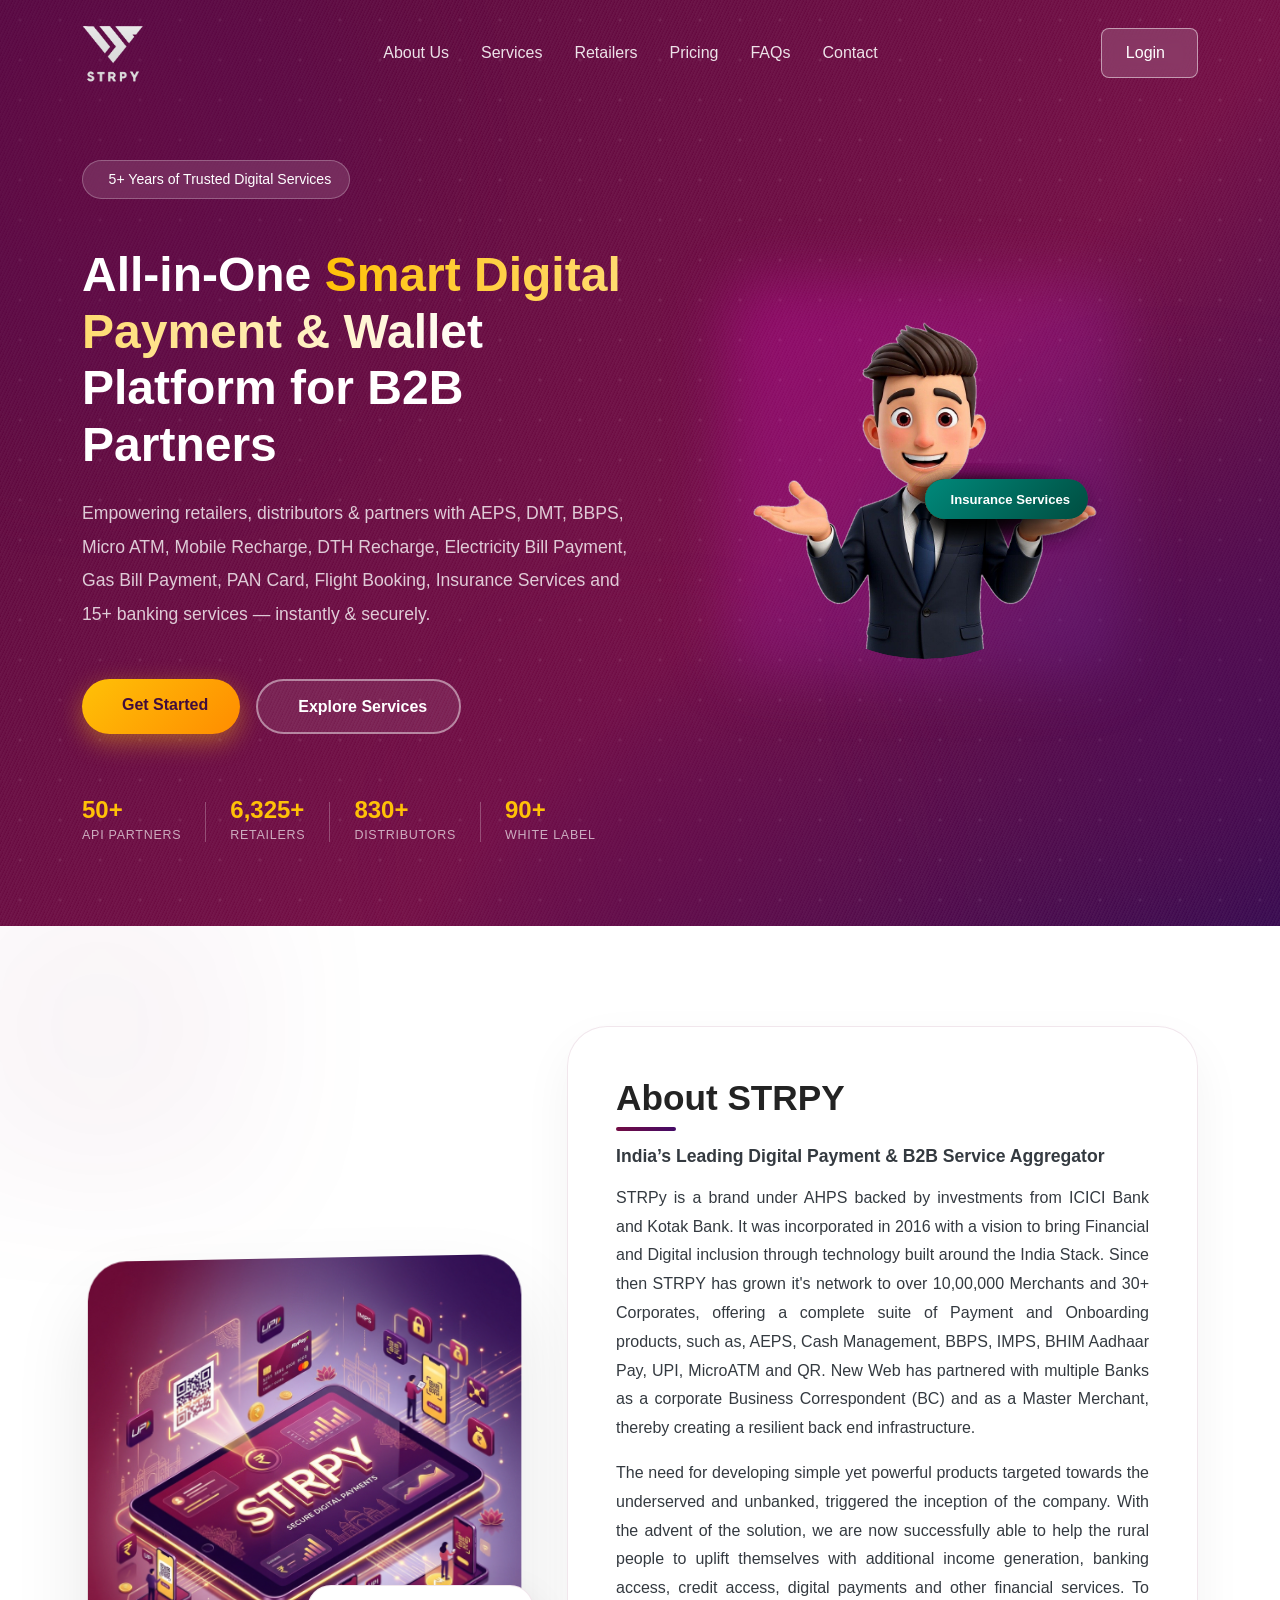
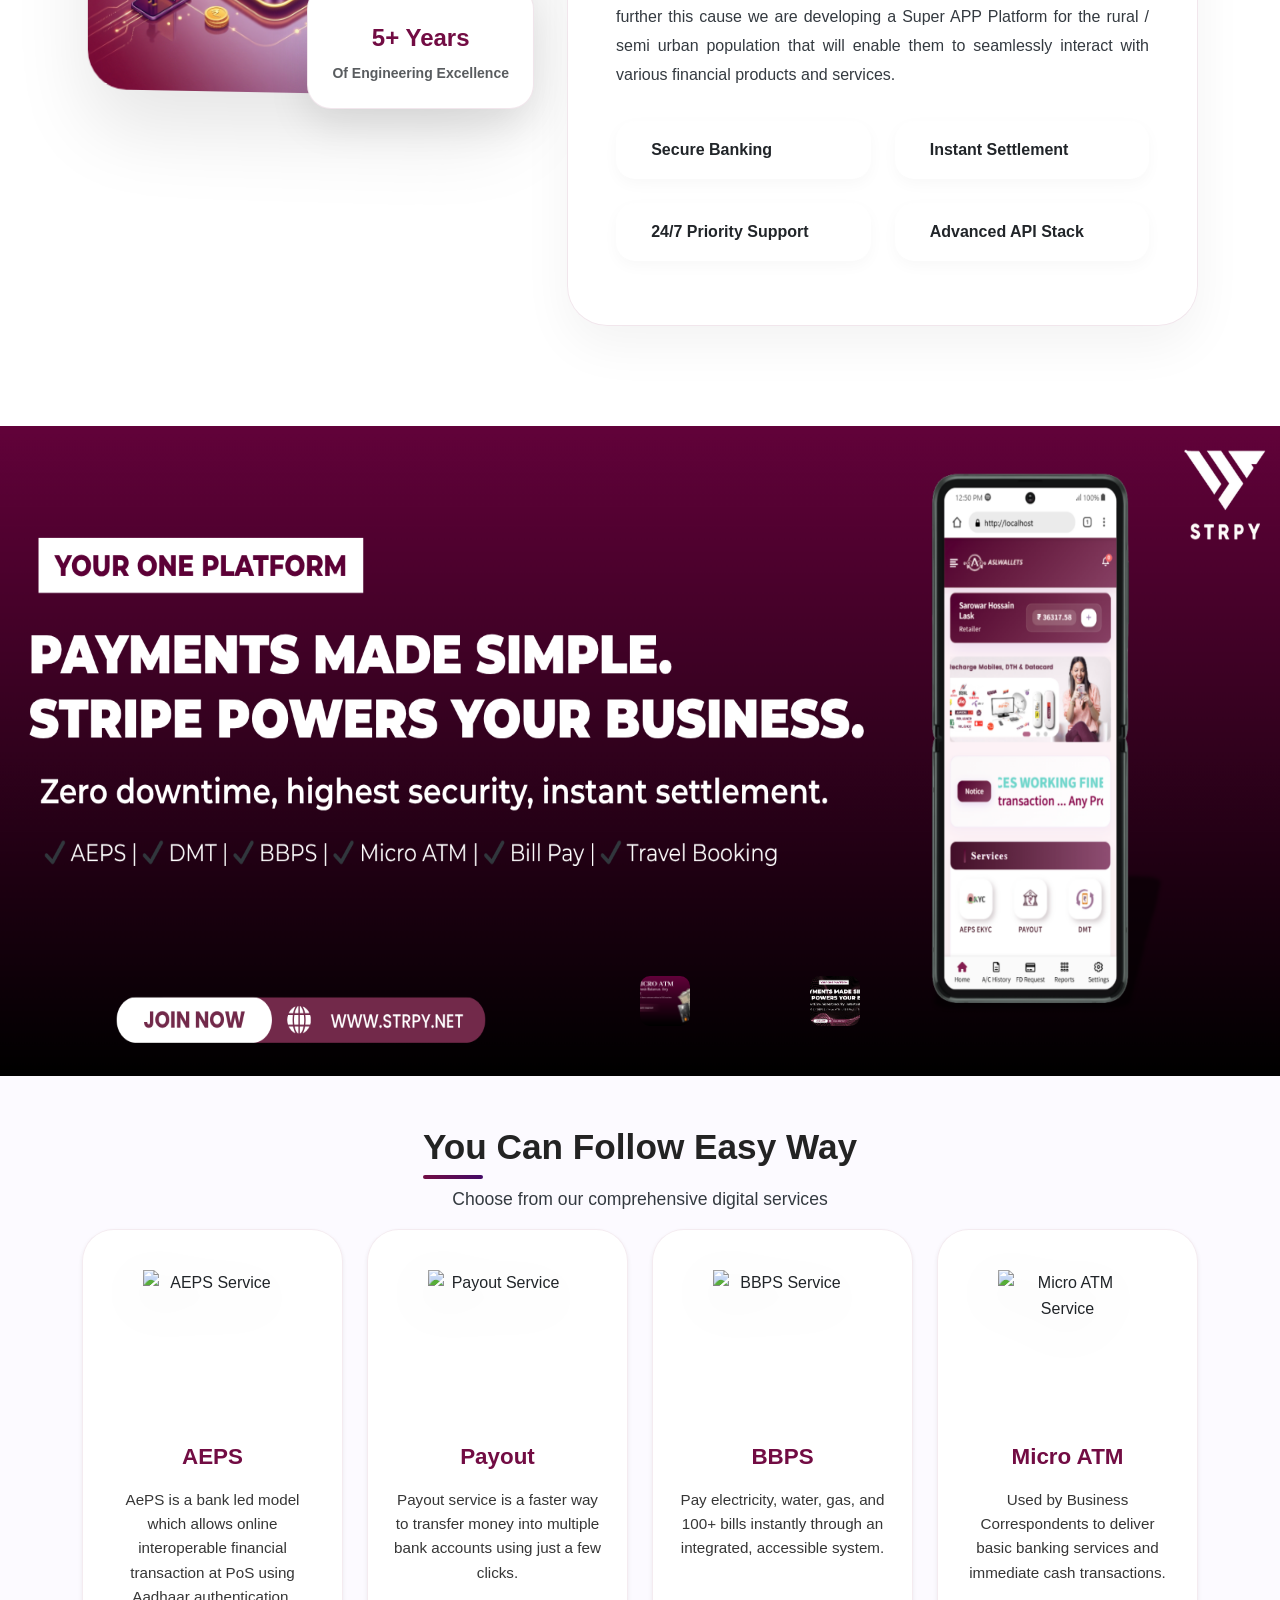
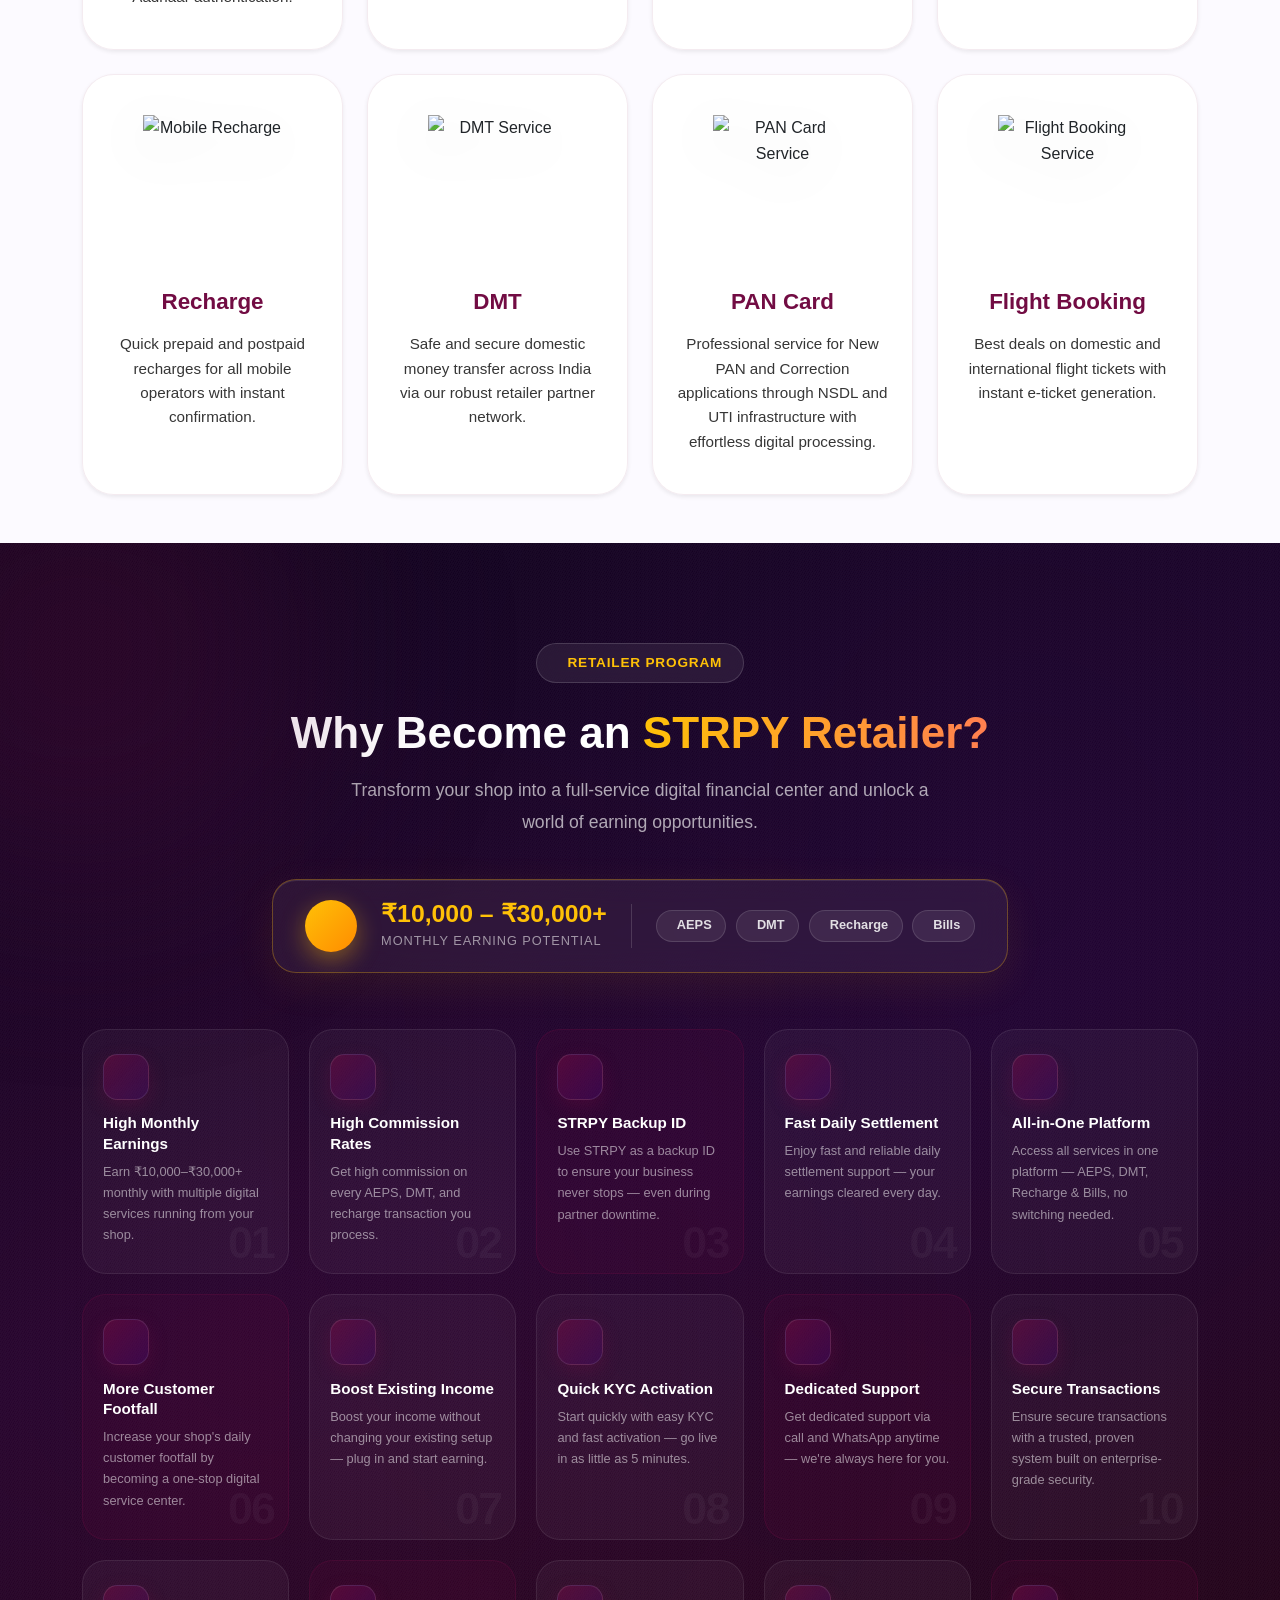
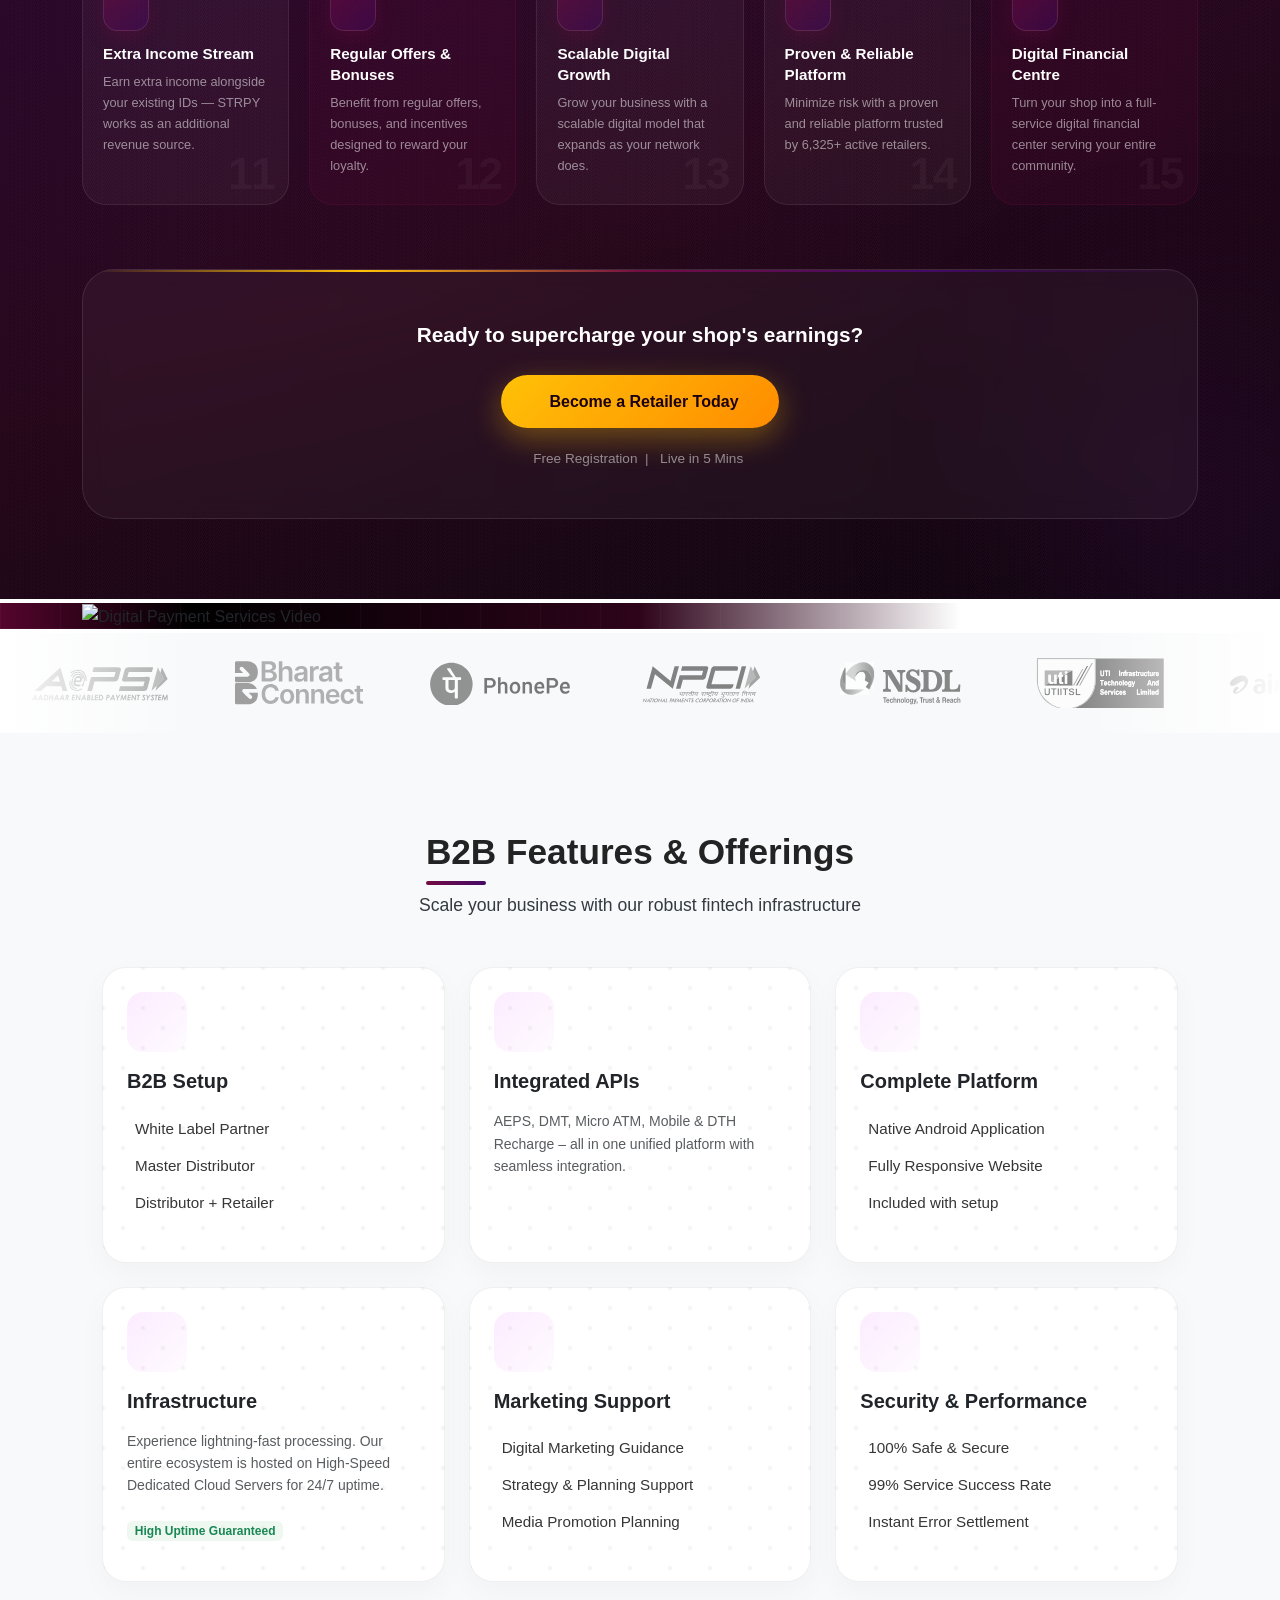
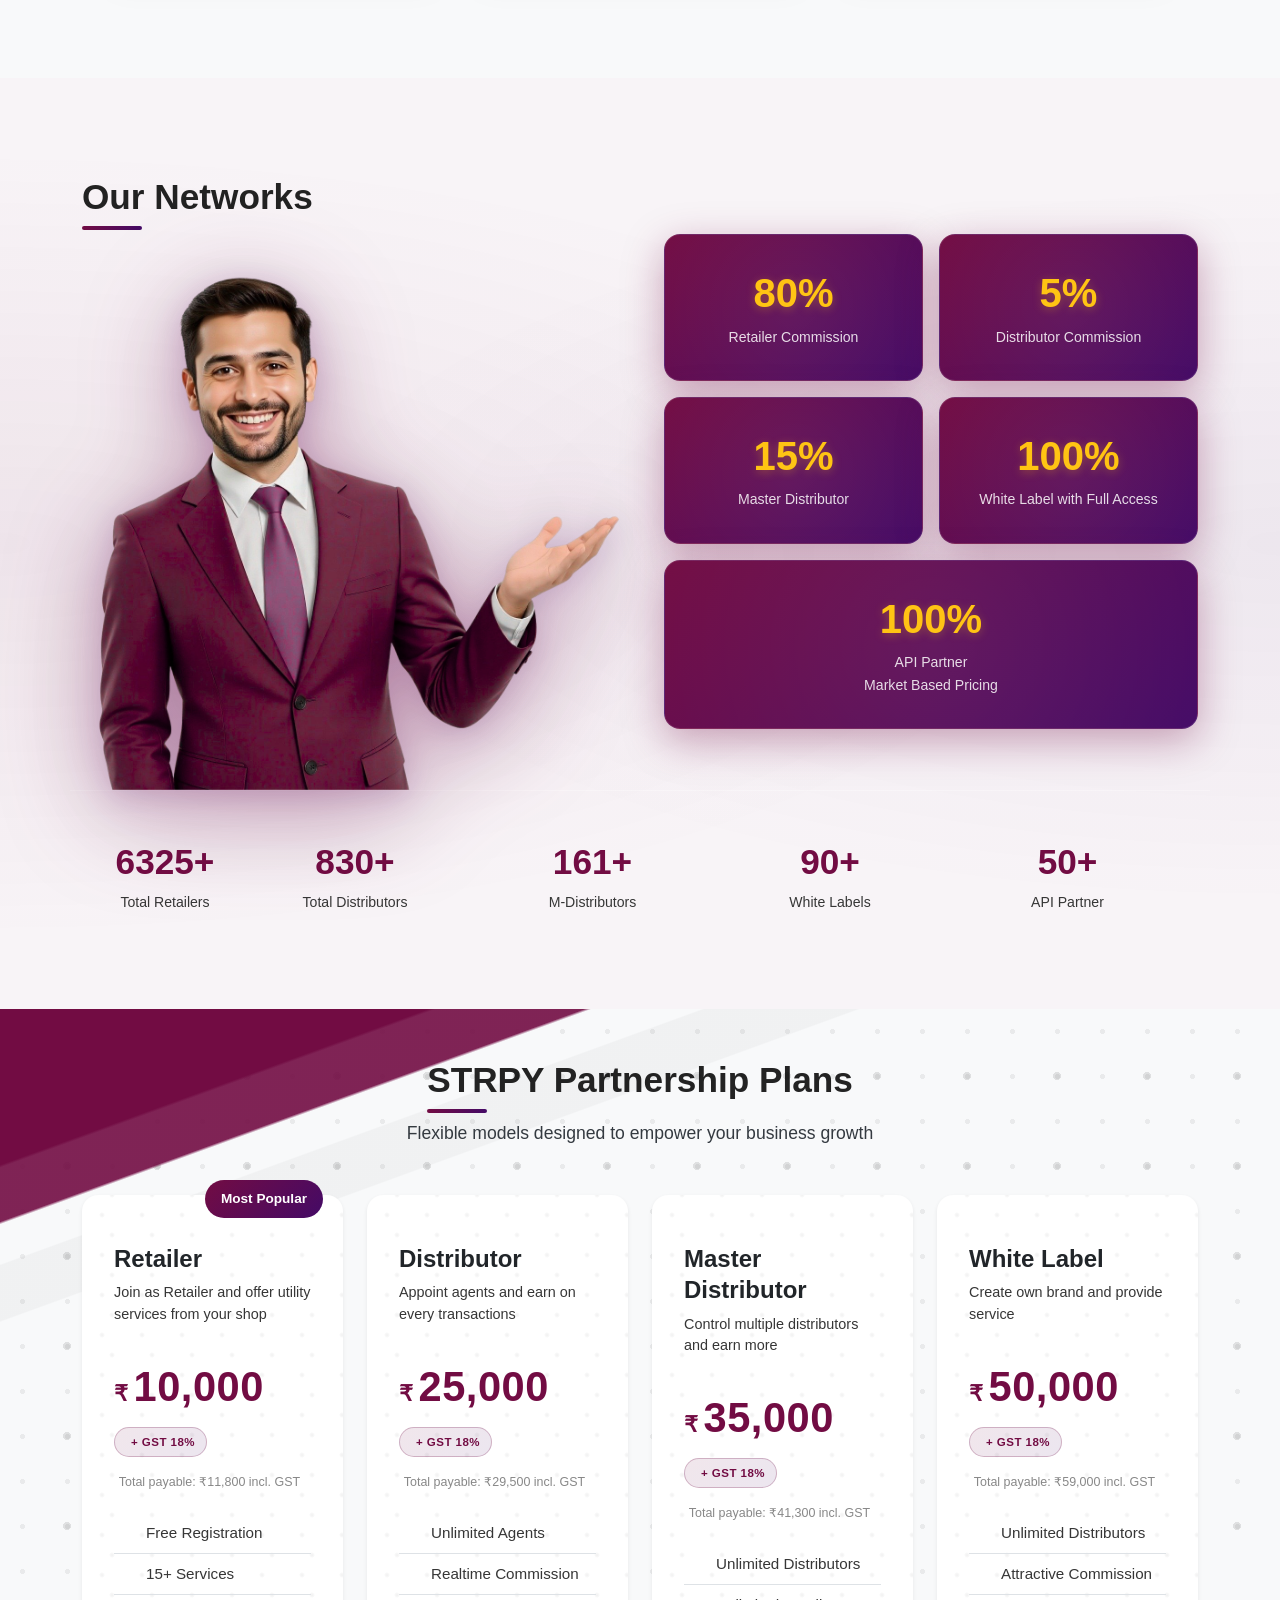
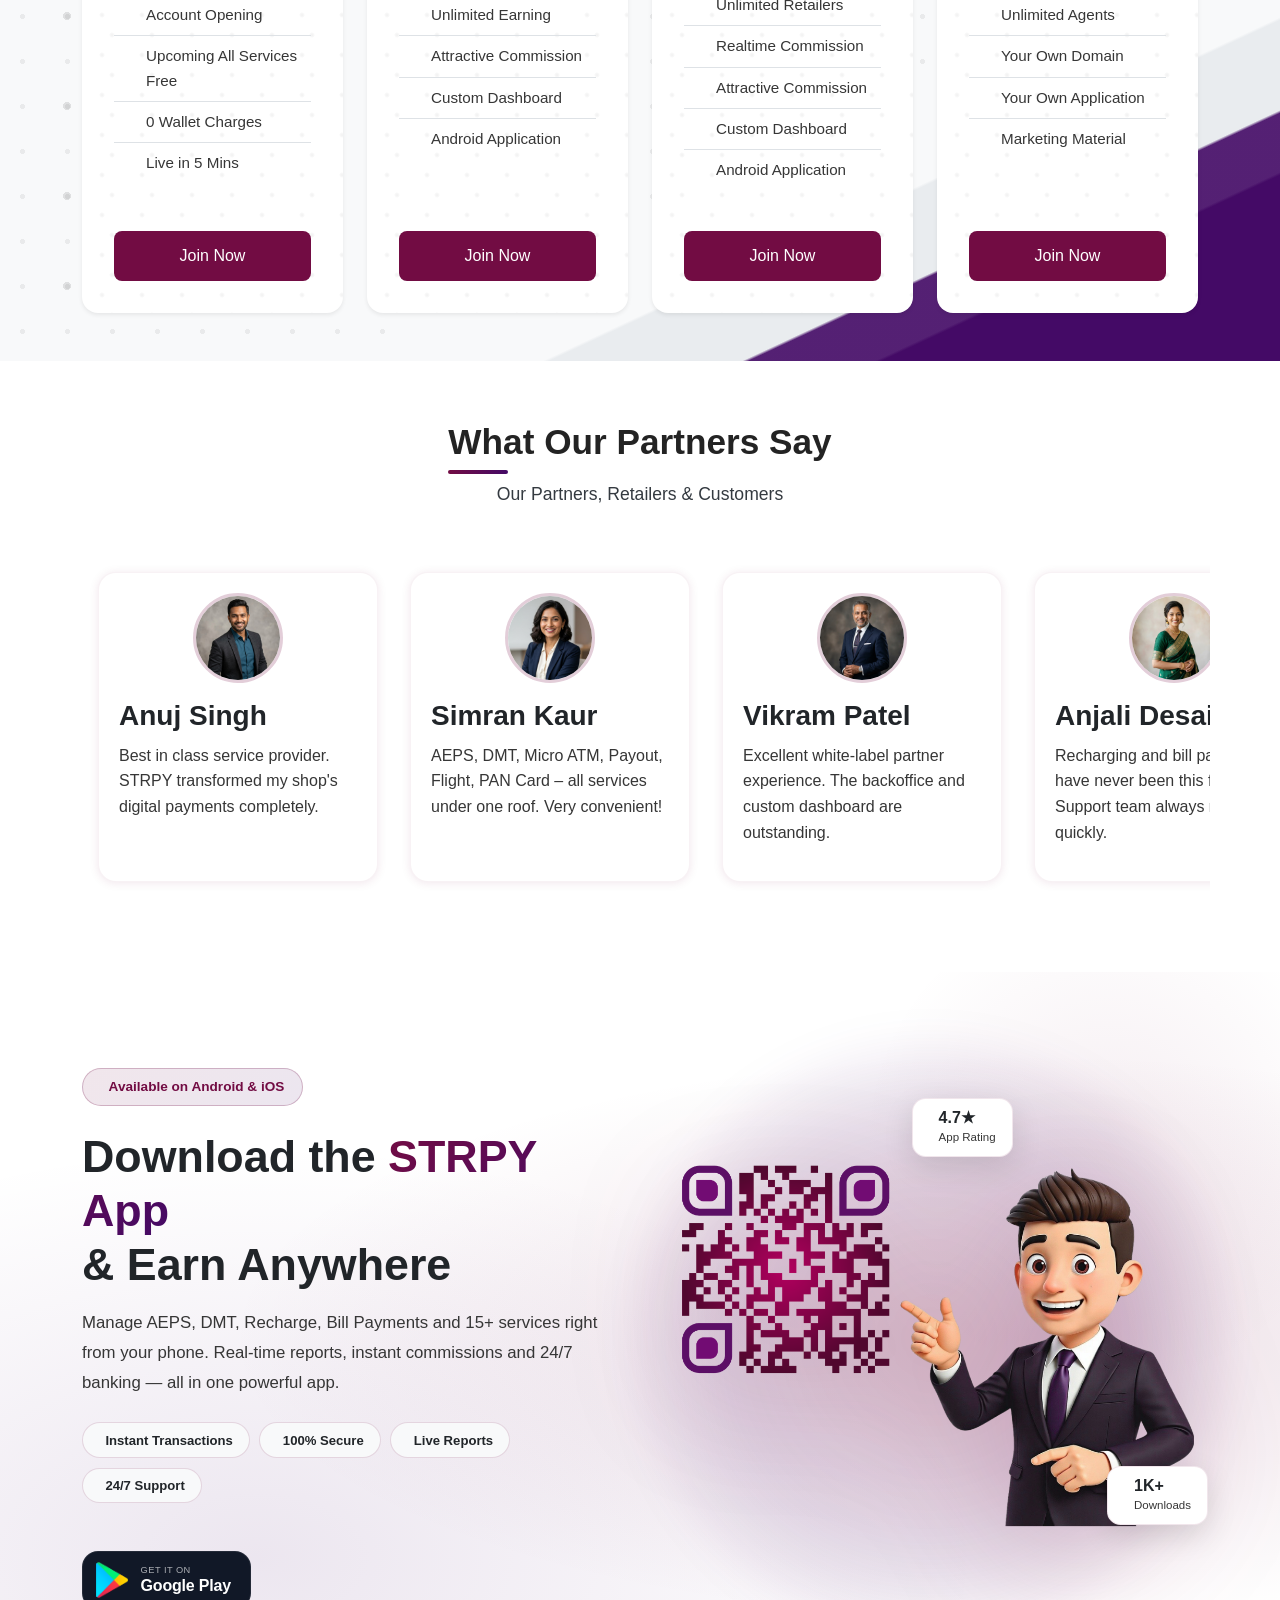
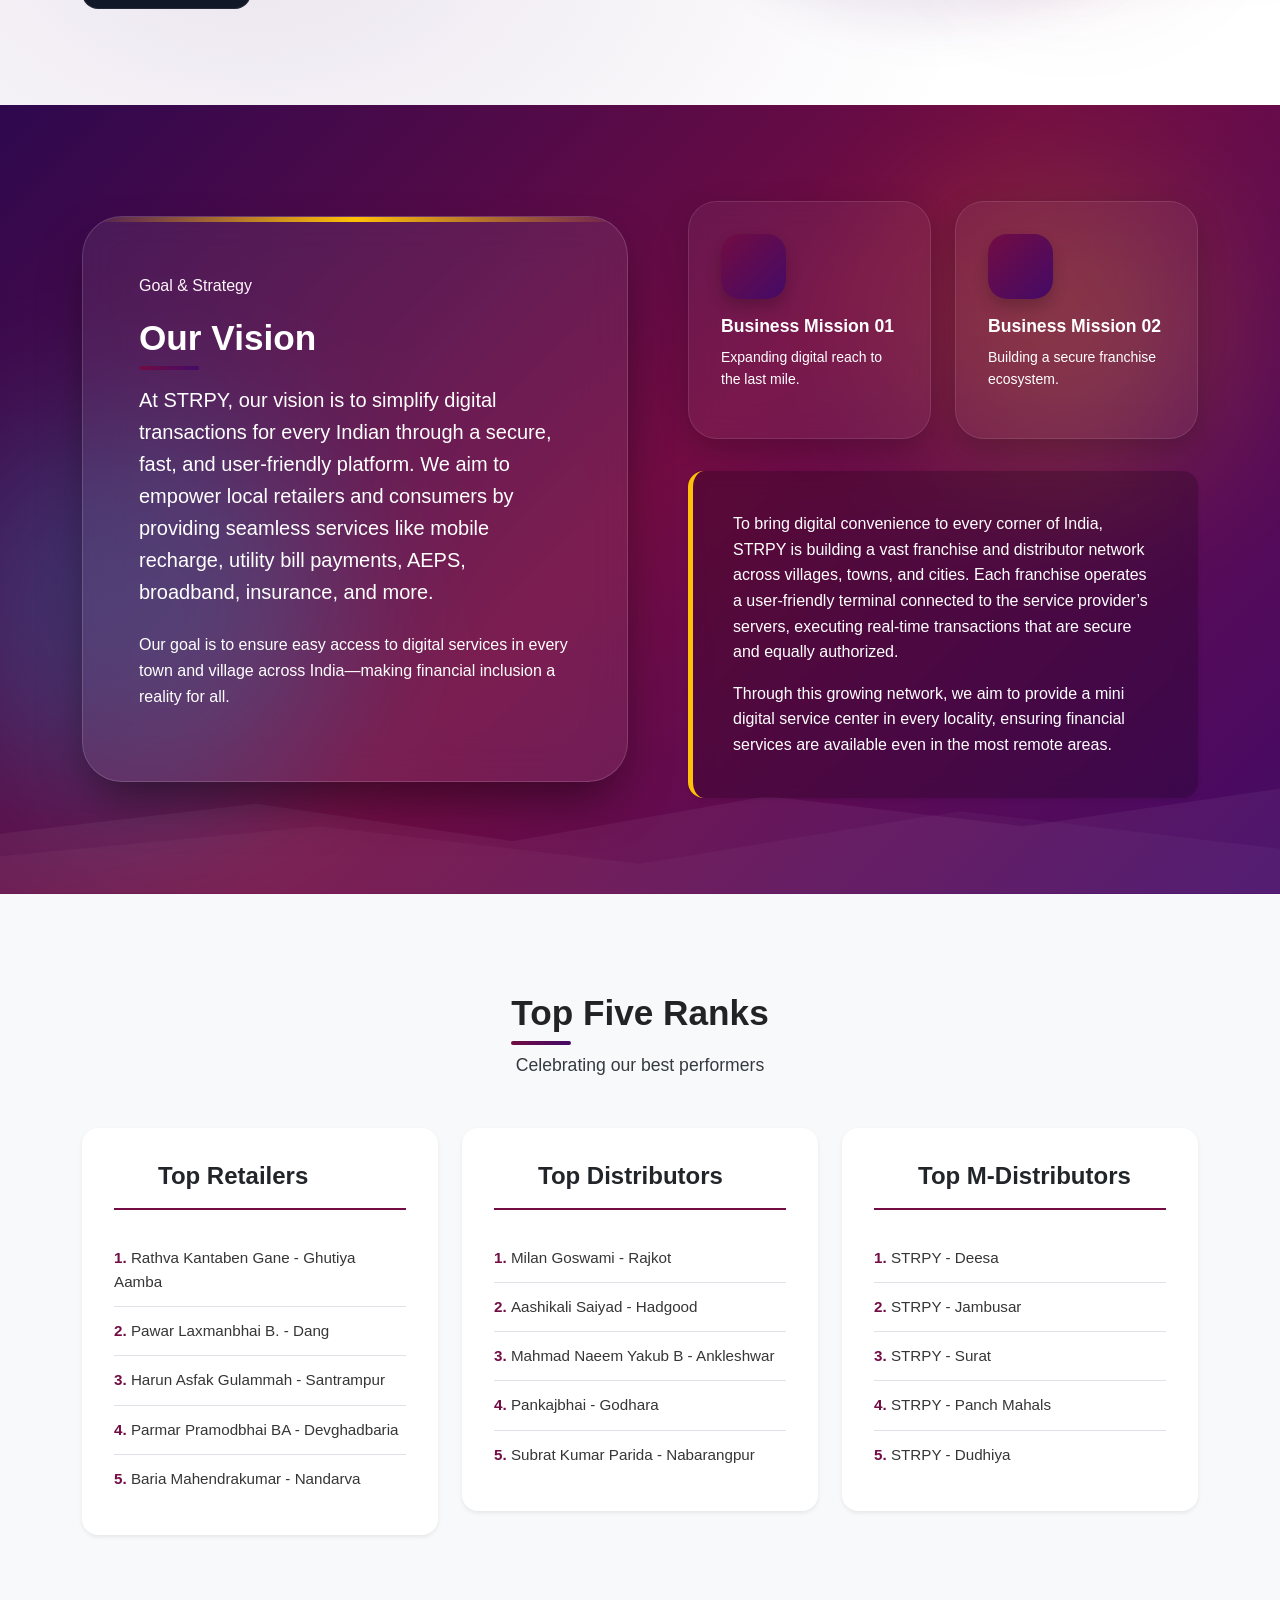
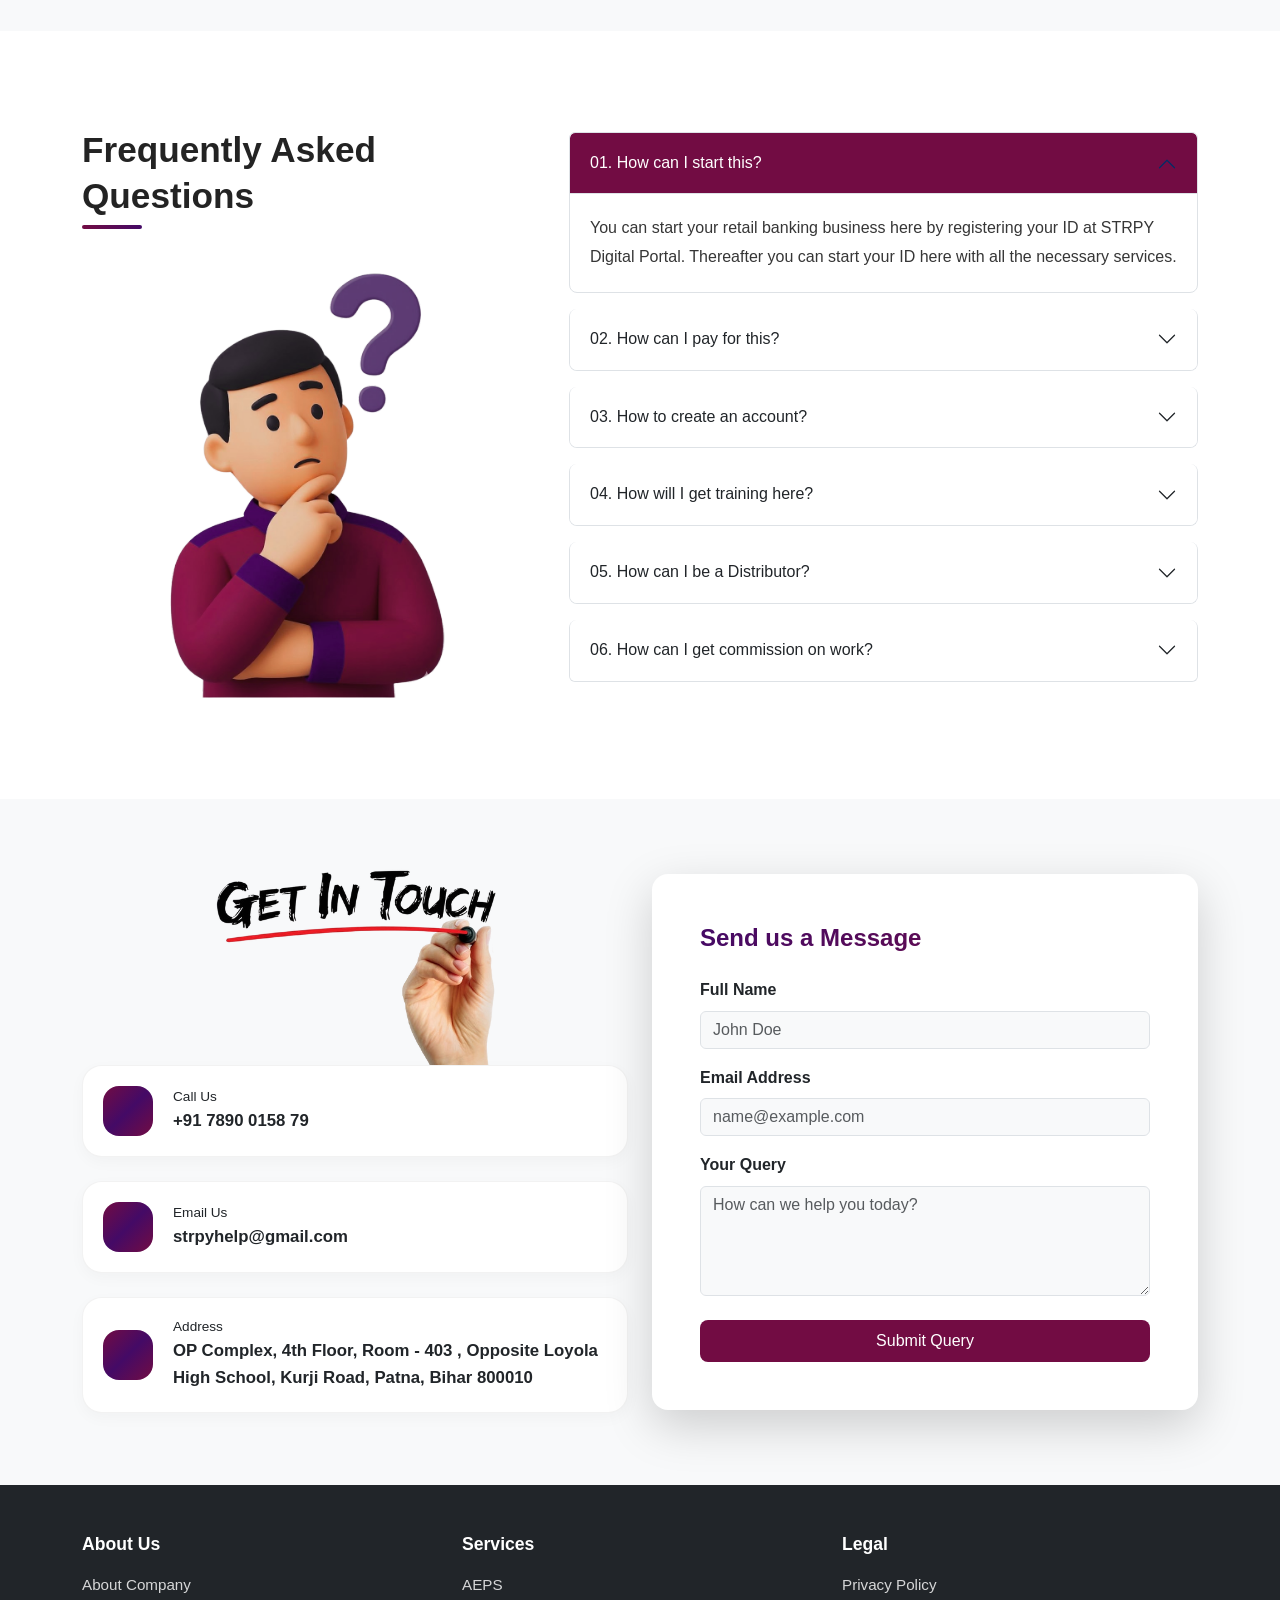
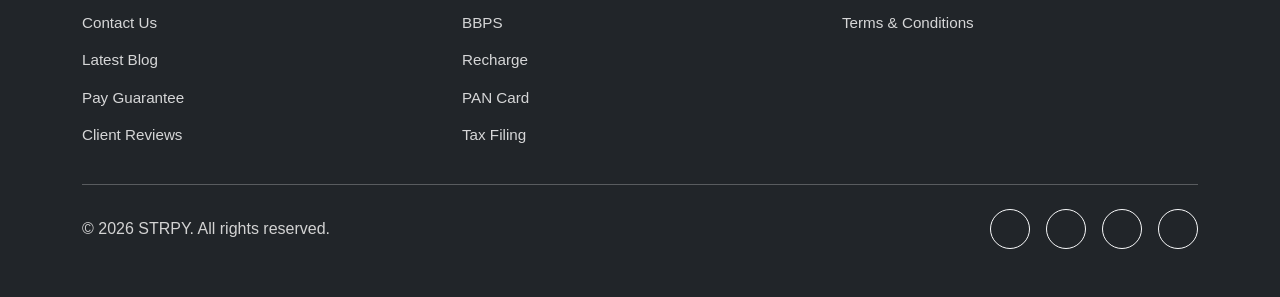
==== commit e00874b9: "changes done in website" ====
--- a/index.html
+++ b/index.html
@@ -432,7 +432,7 @@
                     <span>Retailer Program</span>
                 </div>
                 <h2 class="retailer-main-title">
-                    Why Become an <span class="retailer-highlight">ASL Retailer?</span>
+                    Why Become an <span class="retailer-highlight">STRPY Retailer?</span>
                 </h2>
                 <p class="retailer-main-subtitle">
                     Transform your shop into a full-service digital financial center and unlock a world of earning opportunities.
@@ -495,8 +495,8 @@
                             <i class="fa-solid fa-shield-halved"></i>
                         </div>
                         <div class="benefit-content">
-                            <h4 class="benefit-title">ASL Backup ID</h4>
-                            <p class="benefit-desc">Use ASL as a backup ID to ensure your business never stops — even during partner downtime.</p>
+                            <h4 class="benefit-title">STRPY Backup ID</h4>
+                            <p class="benefit-desc">Use STRPY as a backup ID to ensure your business never stops — even during partner downtime.</p>
                         </div>
                         <span class="benefit-number">03</span>
                     </div>
@@ -608,7 +608,7 @@
                         </div>
                         <div class="benefit-content">
                             <h4 class="benefit-title">Extra Income Stream</h4>
-                            <p class="benefit-desc">Earn extra income alongside your existing IDs — ASL works as an additional revenue source.</p>
+                            <p class="benefit-desc">Earn extra income alongside your existing IDs — STRPY works as an additional revenue source.</p>
                         </div>
                         <span class="benefit-number">11</span>
                     </div>
@@ -954,9 +954,9 @@
                             incl. GST</p>
                         <ul class="pricing-features list-unstyled">
                             <li><i class="feature-check fa-solid fa-check"></i> Free Registration</li>
-                            <li><i class="feature-check fa-solid fa-check"></i> 25+ Services</li>
+                            <li><i class="feature-check fa-solid fa-check"></i> 15+ Services</li>
                             <li><i class="feature-check fa-solid fa-check"></i> Account Opening</li>
-                            <li><i class="feature-check fa-solid fa-check"></i> Free Service</li>
+                            <li><i class="feature-check fa-solid fa-check"></i> Upcoming All Services Free</li>
                             <li><i class="feature-check fa-solid fa-check"></i> 0 Wallet Charges</li>
                             <li><i class="feature-check fa-solid fa-check"></i> Live in 5 Mins</li>
                         </ul>
@@ -988,8 +988,8 @@
                         <ul class="pricing-features list-unstyled">
                             <li><i class="feature-check fa-solid fa-check"></i> Unlimited Agents</li>
                             <li><i class="feature-check fa-solid fa-check"></i> Realtime Commission</li>
-                            <li><i class="feature-check fa-solid fa-check"></i> Set Different Deals</li>
-                            <li><i class="feature-check fa-solid fa-check"></i> Backoffice Access</li>
+                            <li><i class="feature-check fa-solid fa-check"></i> Unlimited Earning</li>
+                            <li><i class="feature-check fa-solid fa-check"></i> Attractive Commission</li>
                             <li><i class="feature-check fa-solid fa-check"></i> Custom Dashboard</li>
                             <li><i class="feature-check fa-solid fa-check"></i> Android Application</li>
                         </ul>
@@ -1020,9 +1020,9 @@
                             incl. GST</p>
                         <ul class="pricing-features list-unstyled">
                             <li><i class="feature-check fa-solid fa-check"></i> Unlimited Distributors</li>
+                            <li><i class="feature-check fa-solid fa-check"></i> Unlimited Retailers</li>
                             <li><i class="feature-check fa-solid fa-check"></i> Realtime Commission</li>
-                            <li><i class="feature-check fa-solid fa-check"></i> Set Different Deals</li>
-                            <li><i class="feature-check fa-solid fa-check"></i> Backoffice Access</li>
+                            <li><i class="feature-check fa-solid fa-check"></i> Attractive Commission</li>
                             <li><i class="feature-check fa-solid fa-check"></i> Custom Dashboard</li>
                             <li><i class="feature-check fa-solid fa-check"></i> Android Application</li>
                         </ul>
@@ -1053,10 +1053,10 @@
                             incl. GST</p>
                         <ul class="pricing-features list-unstyled">
                             <li><i class="feature-check fa-solid fa-check"></i> Unlimited Distributors</li>
+                            <li><i class="feature-check fa-solid fa-check"></i> Attractive Commission</li>
                             <li><i class="feature-check fa-solid fa-check"></i> Unlimited Agents</li>
                             <li><i class="feature-check fa-solid fa-check"></i> Your Own Domain</li>
                             <li><i class="feature-check fa-solid fa-check"></i> Your Own Application</li>
-                            <li><i class="feature-check fa-solid fa-check"></i> BackOffice Access</li>
                             <li><i class="feature-check fa-solid fa-check"></i> Marketing Material</li>
                         </ul>
                         <a href="#" class="btn btn-anchor w-100 mt-md-4 mt-1">Join Now</a>
@@ -1410,8 +1410,8 @@
                             </h2>
                             <div id="faq1" class="accordion-collapse collapse show" data-bs-parent="#faqAccordion">
                                 <div class="accordion-body">
-                                    You can start your retail banking business here by registering your ID at ASL
-                                    Wallets Digital Portal.
+                                    You can start your retail banking business here by registering your ID at STRPY
+                                    Digital Portal.
                                     Thereafter you can start your ID here with all the necessary services.
                                 </div>
                             </div>
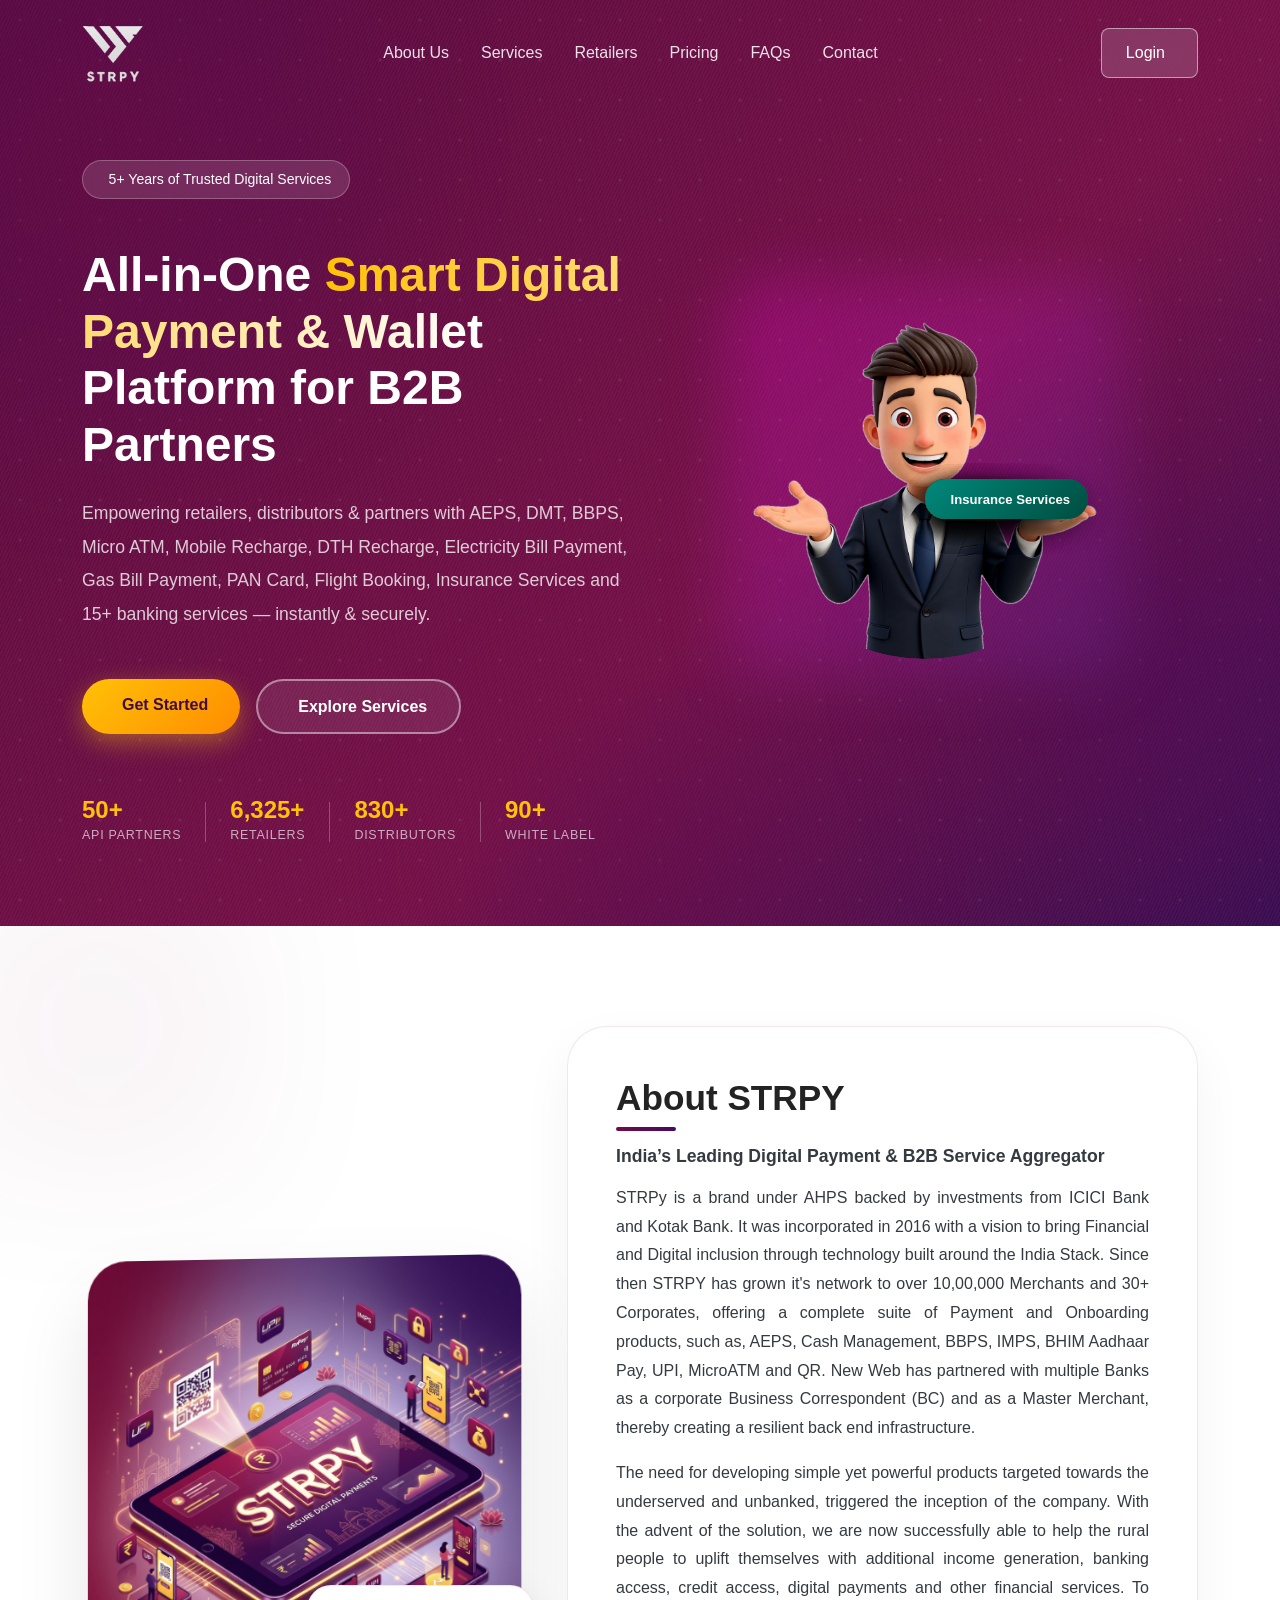
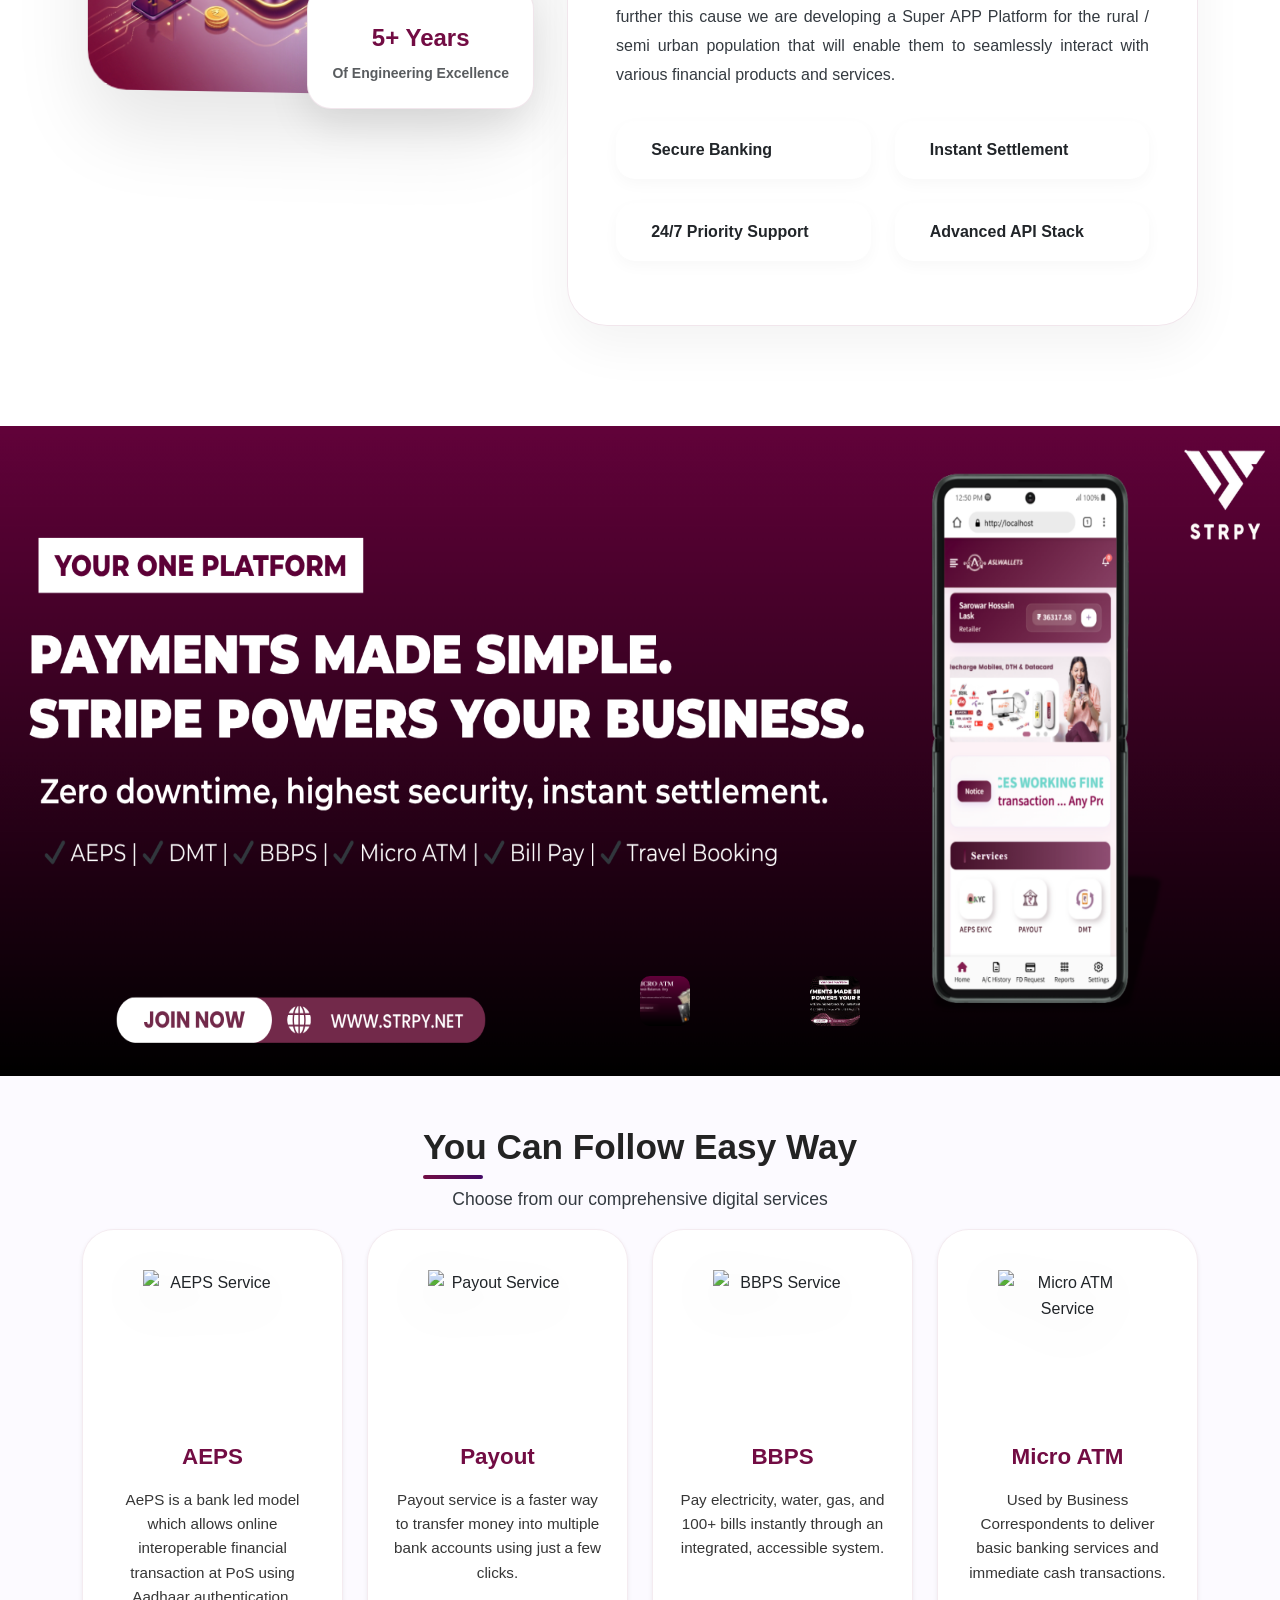
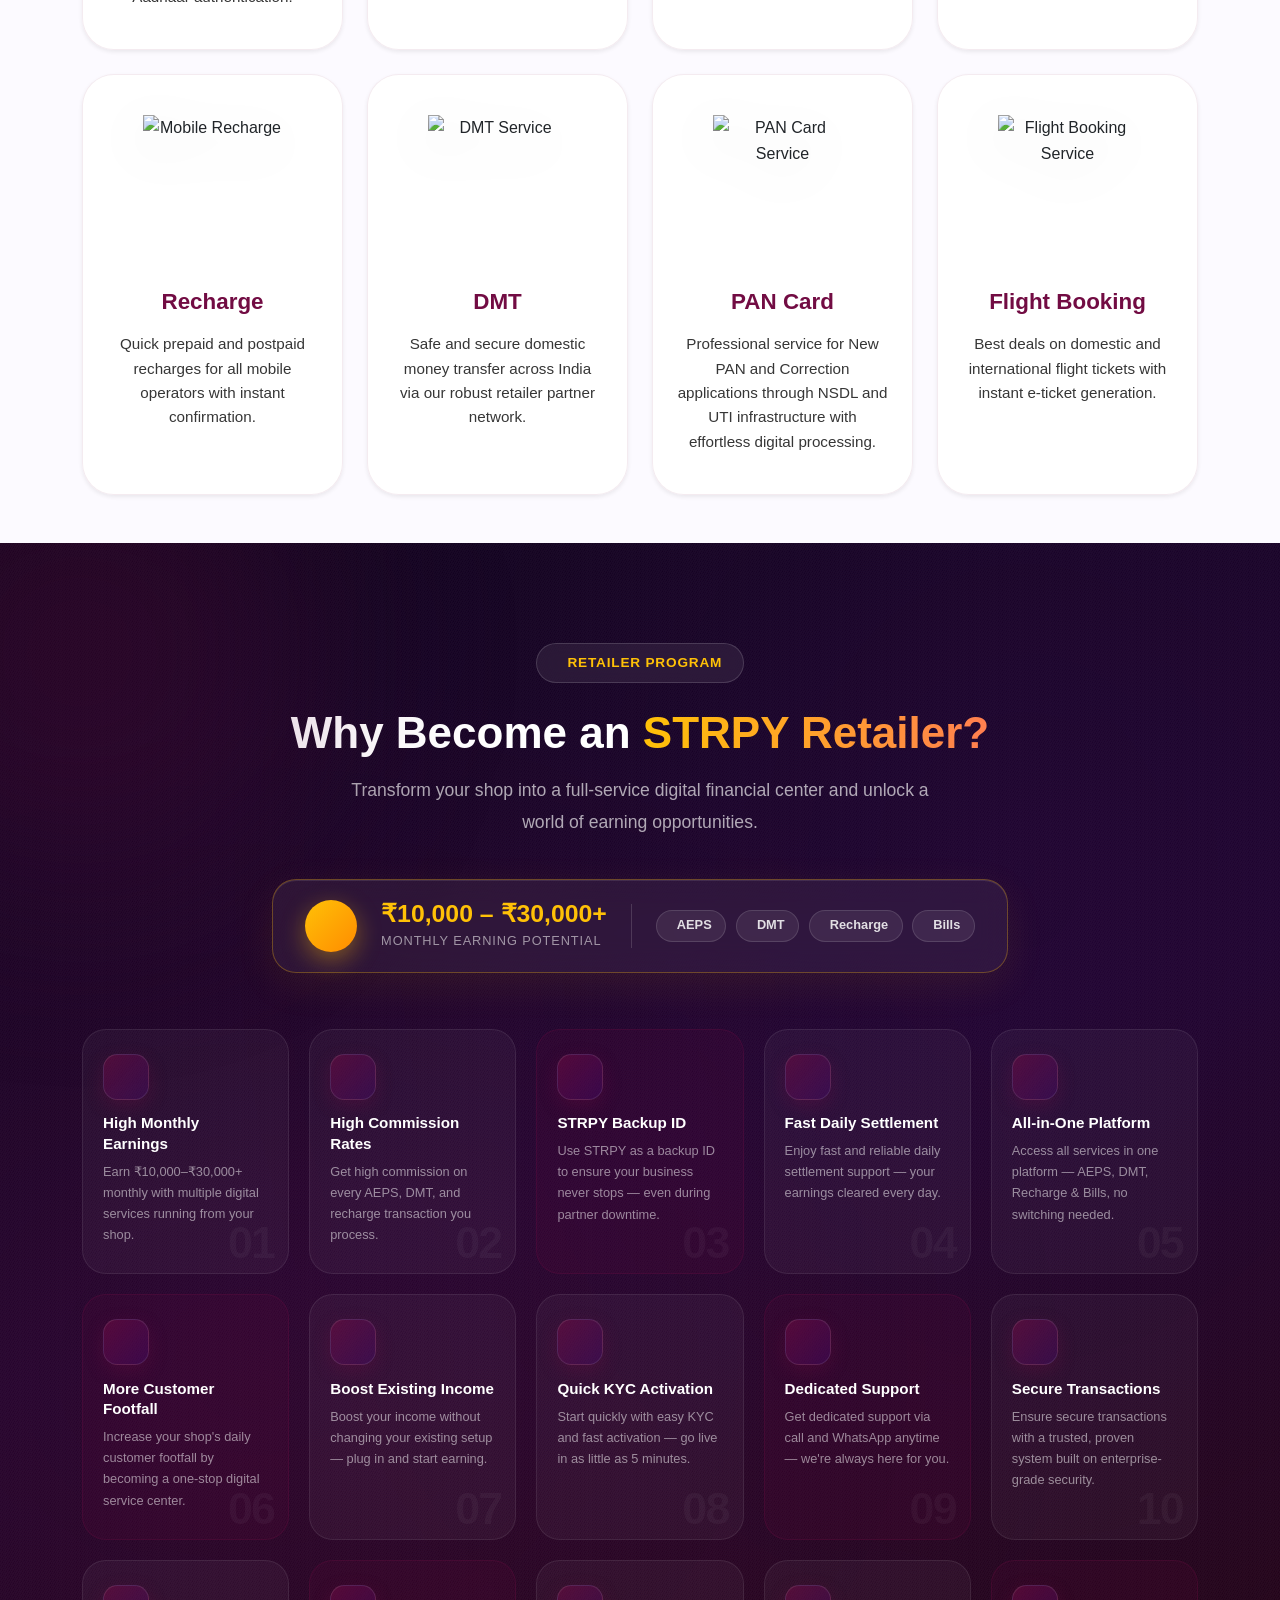
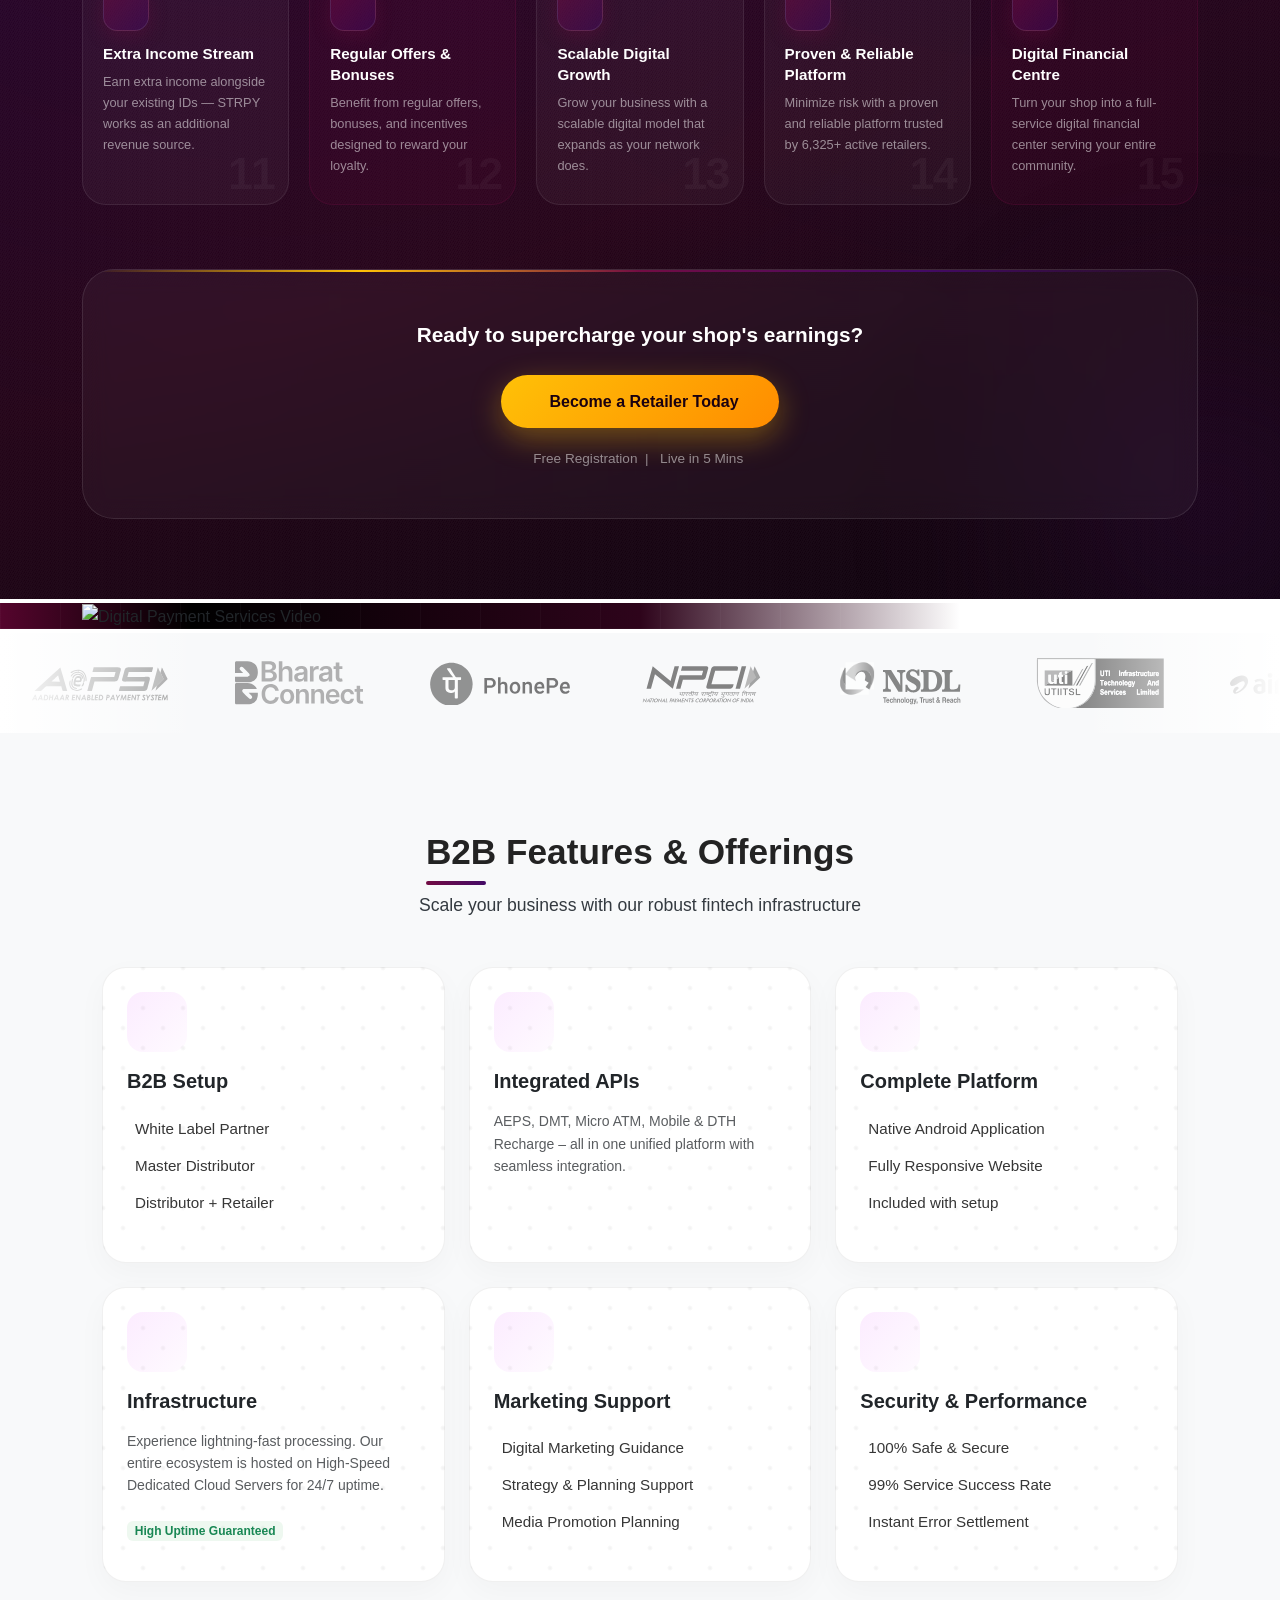
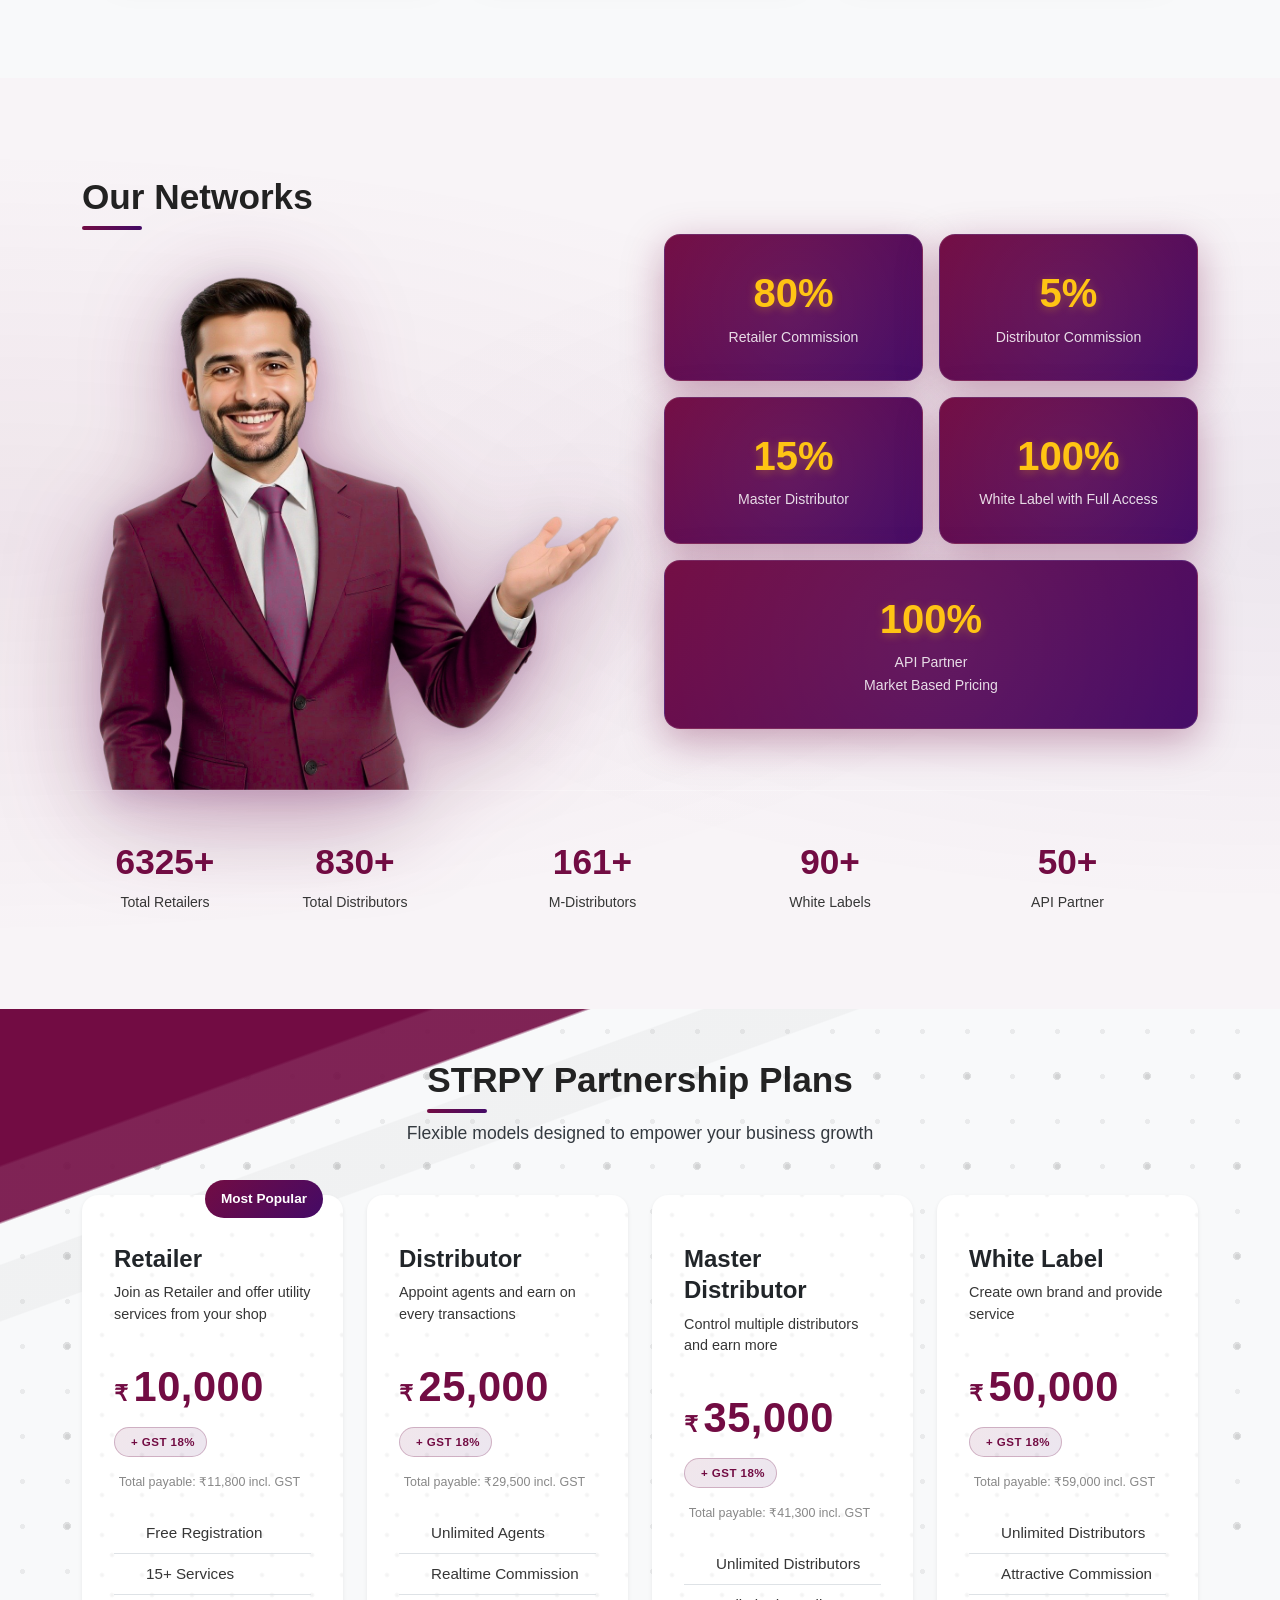
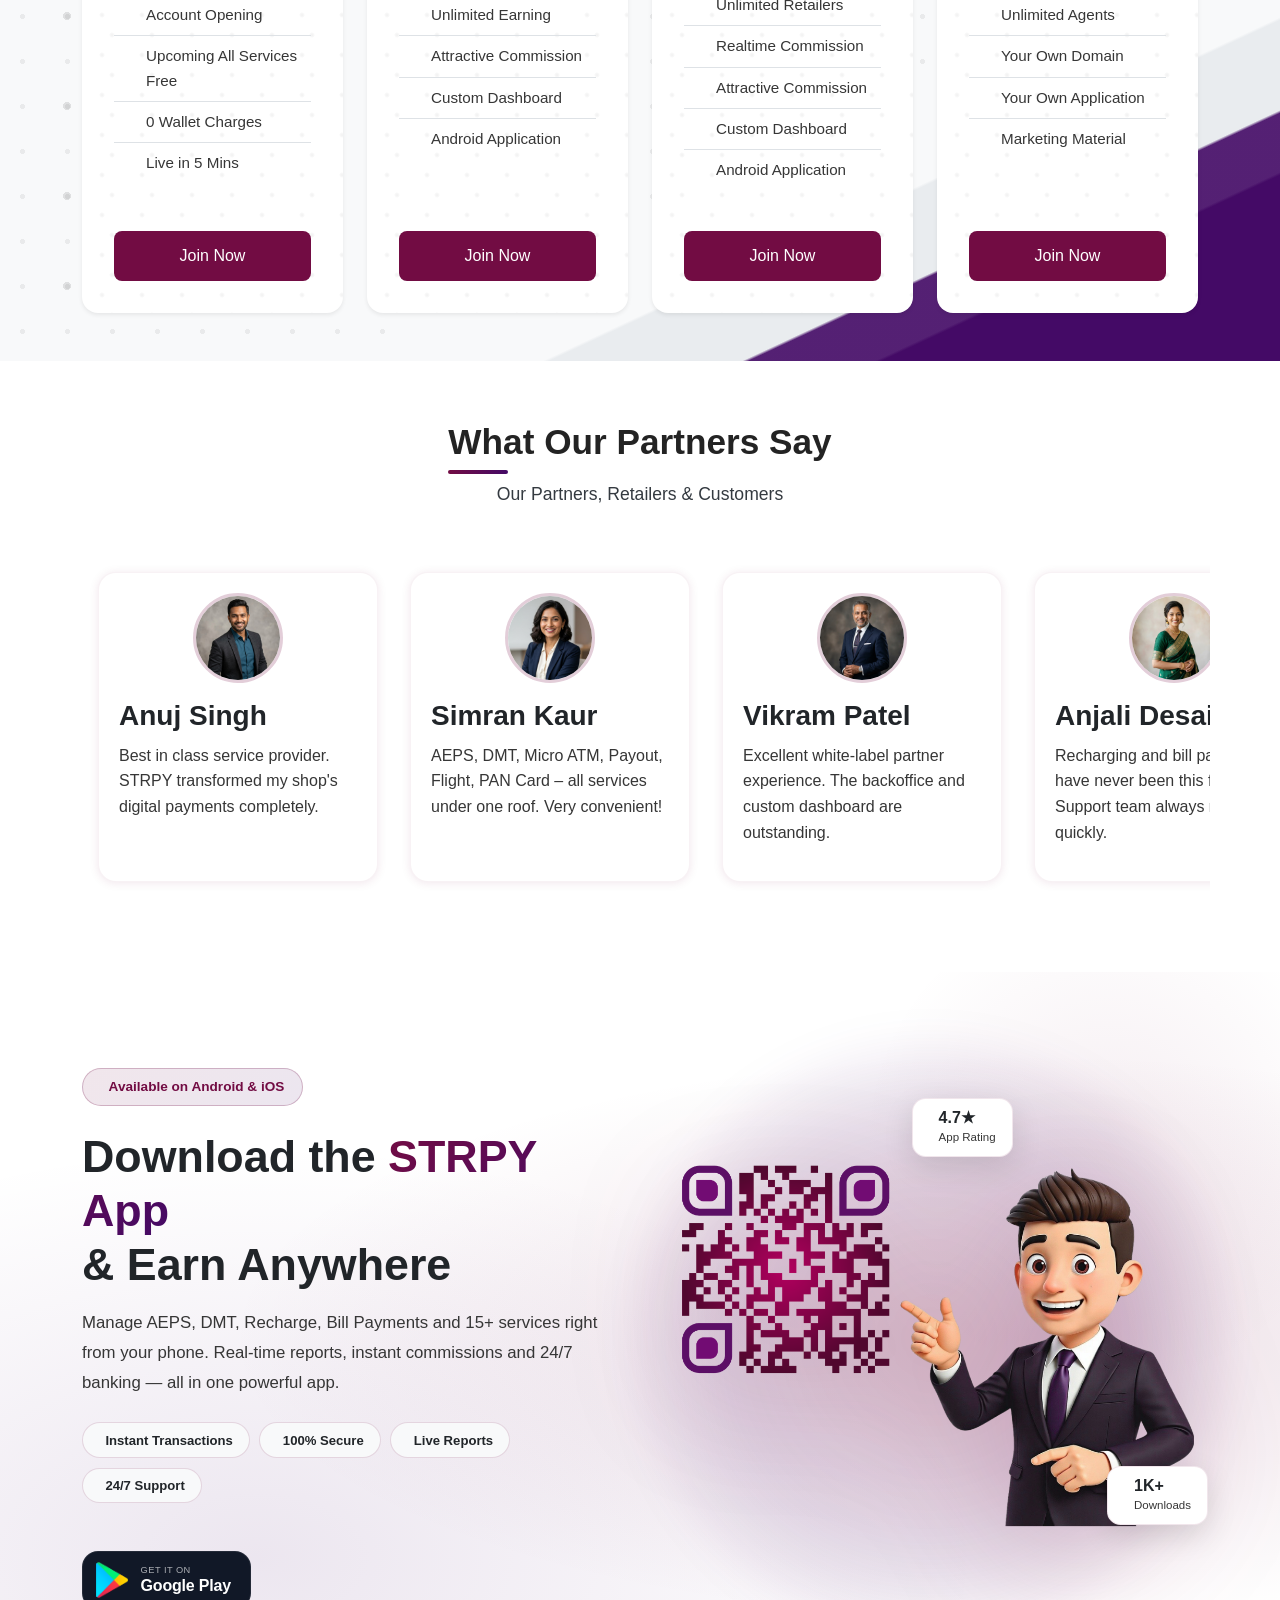
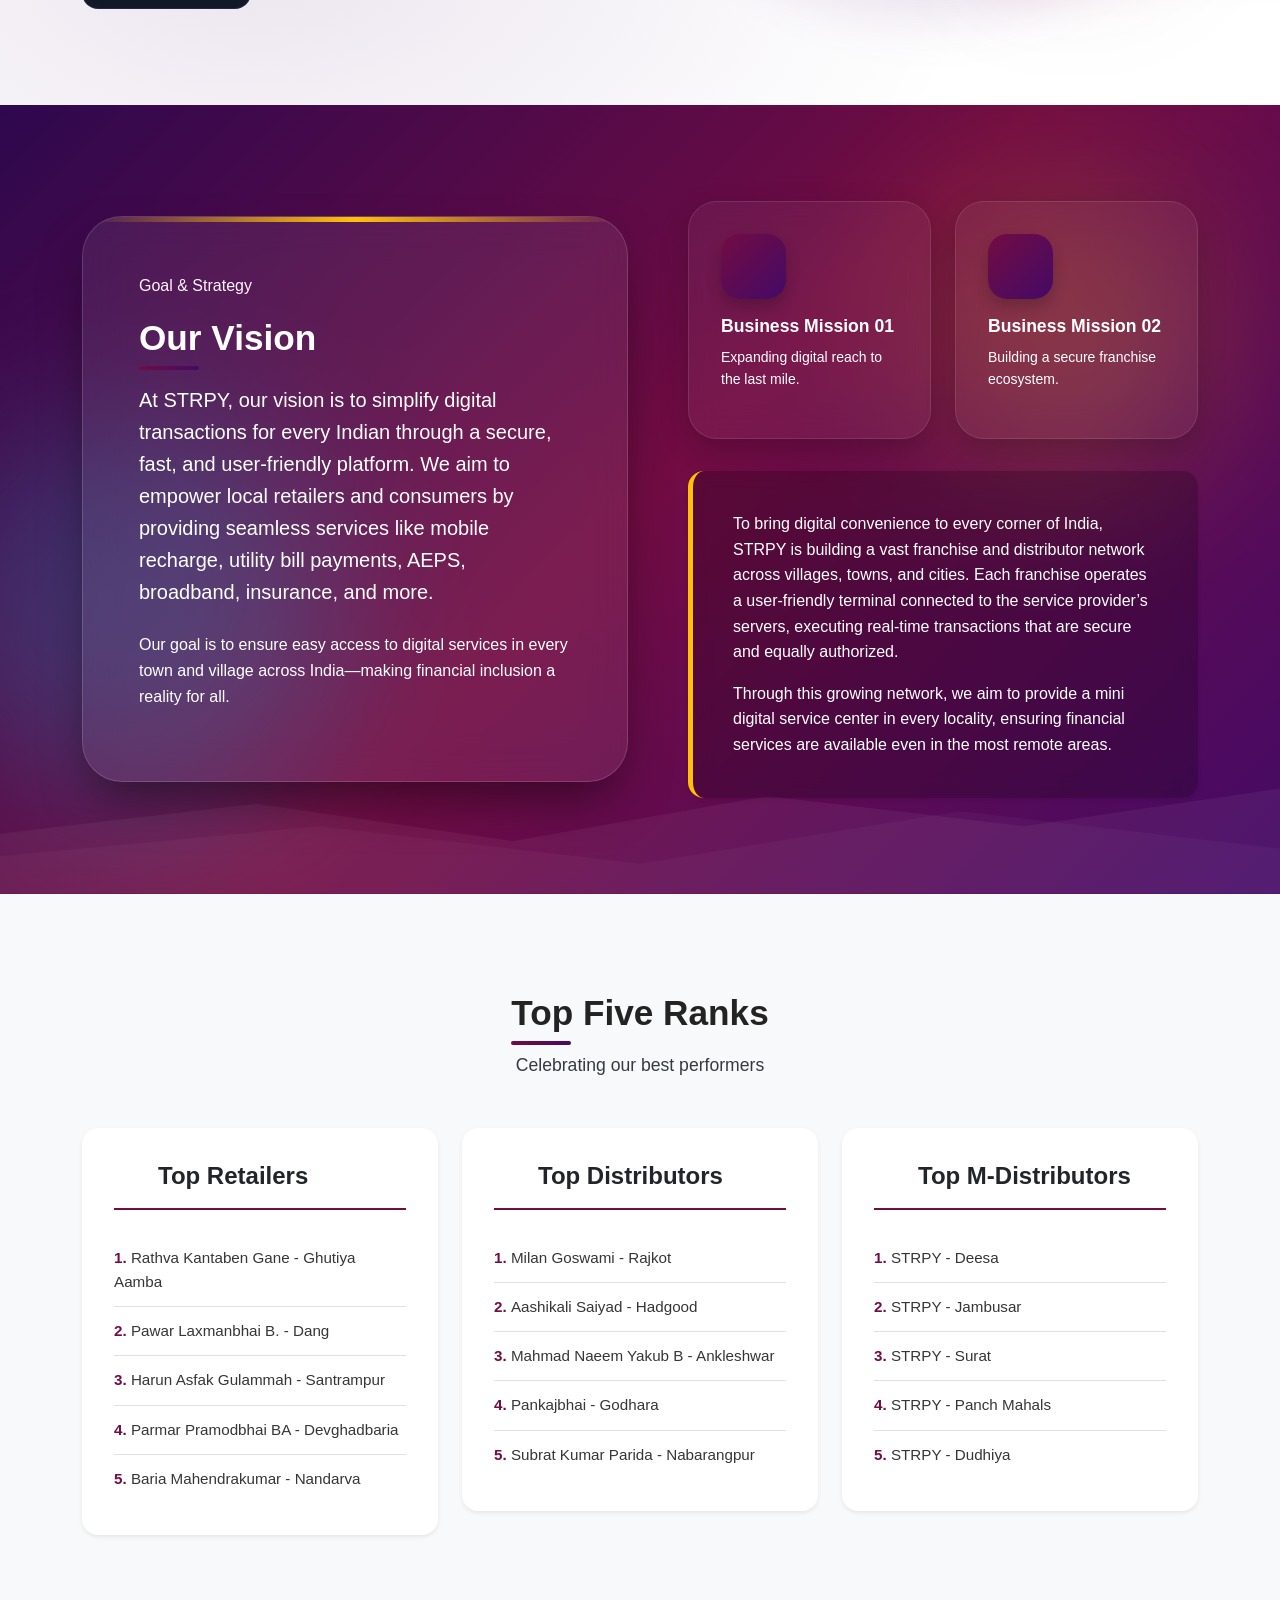
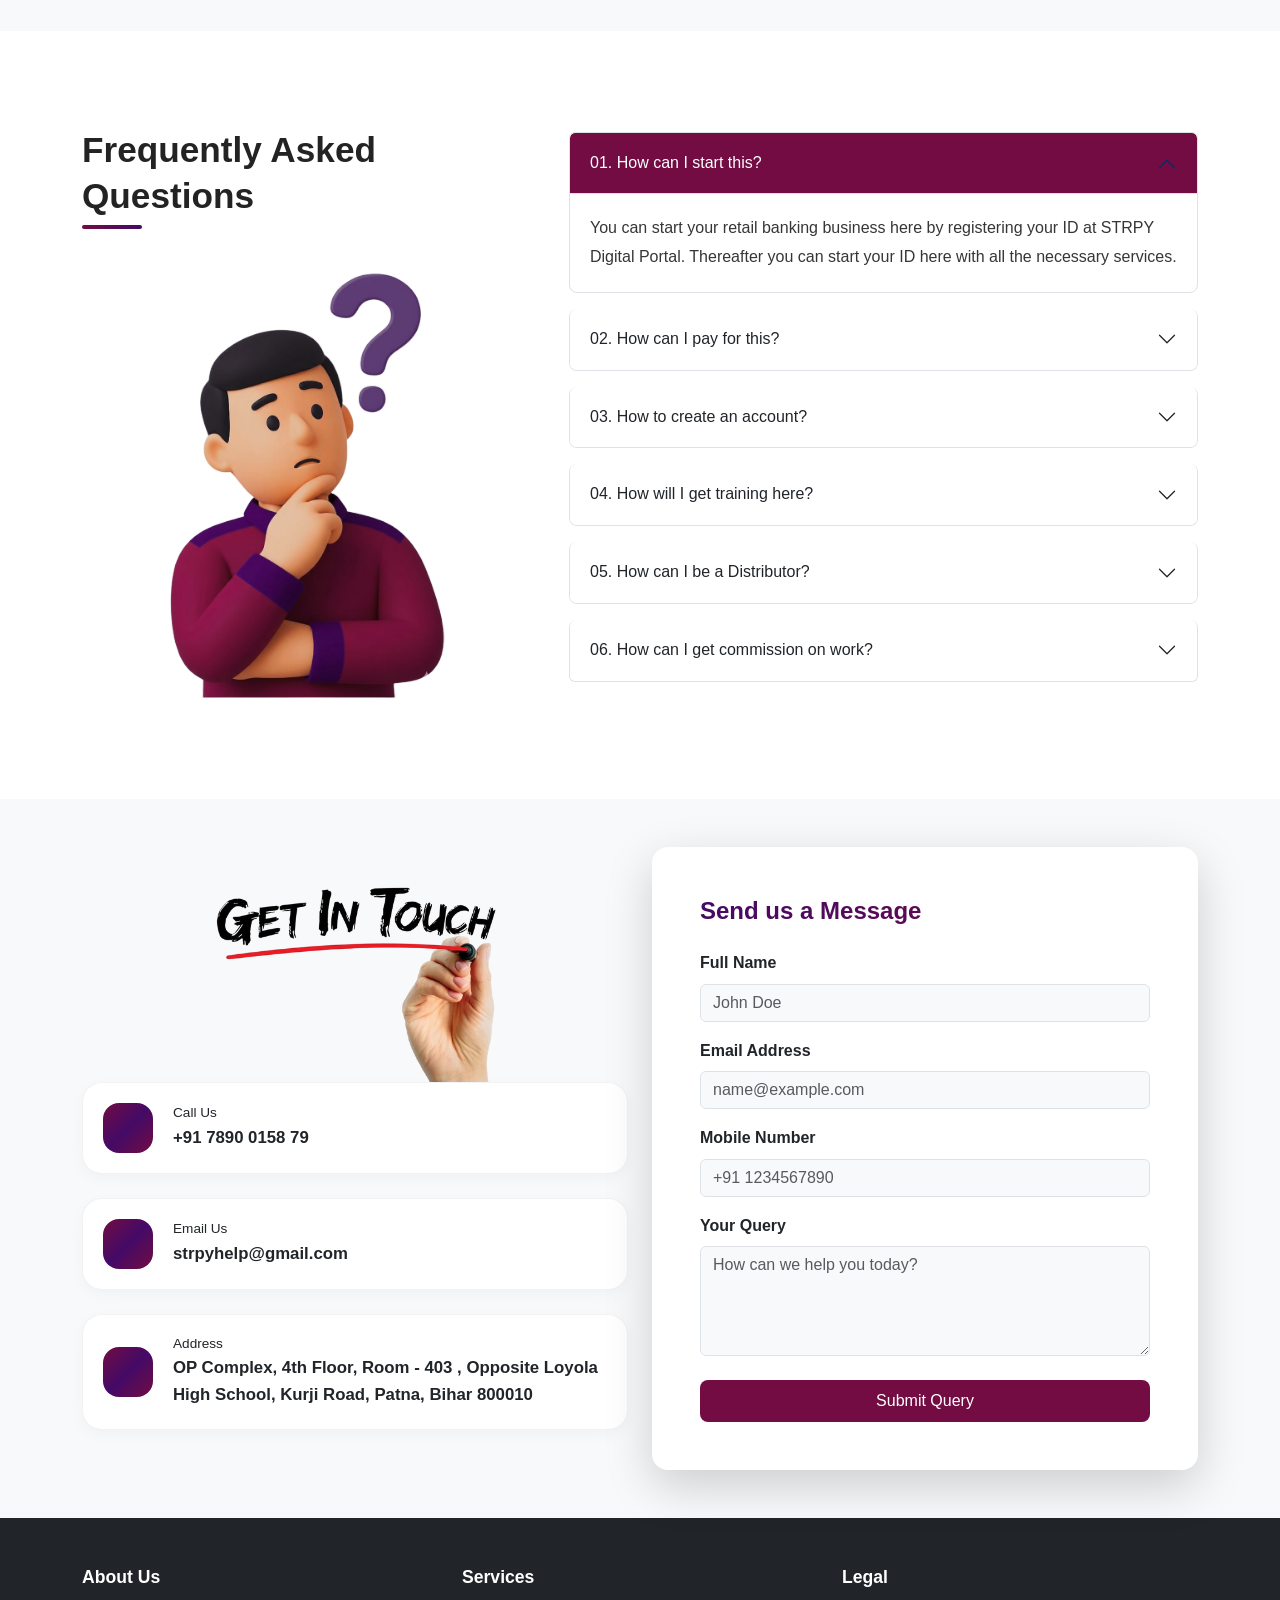
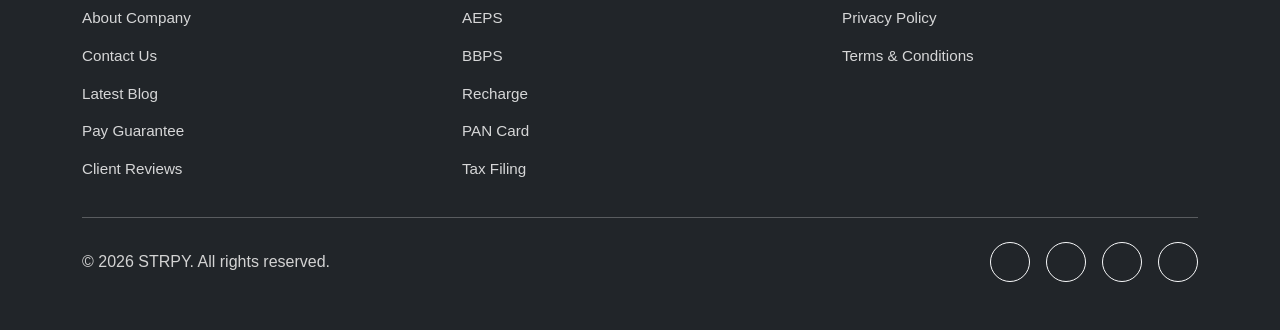
==== commit b92bba1d: "changes done" ====
--- a/index.html
+++ b/index.html
@@ -1553,6 +1553,11 @@
                                 <label for="userEmail" class="form-label fw-semibold">Email Address</label>
                                 <input type="email" class="form-control bg-light" id="userEmail"
                                     placeholder="name@example.com" required>
+                            </div>
+                             <div class="mb-3">
+                                <label for="userMobile" class="form-label fw-semibold">Mobile Number</label>
+                                <input type="number" class="form-control bg-light" id="userMobile"
+                                    placeholder="+91 1234567890" required>
                             </div>
                             <div class="mb-4">
                                 <label for="userQuery" class="form-label fw-semibold">Your Query</label>
